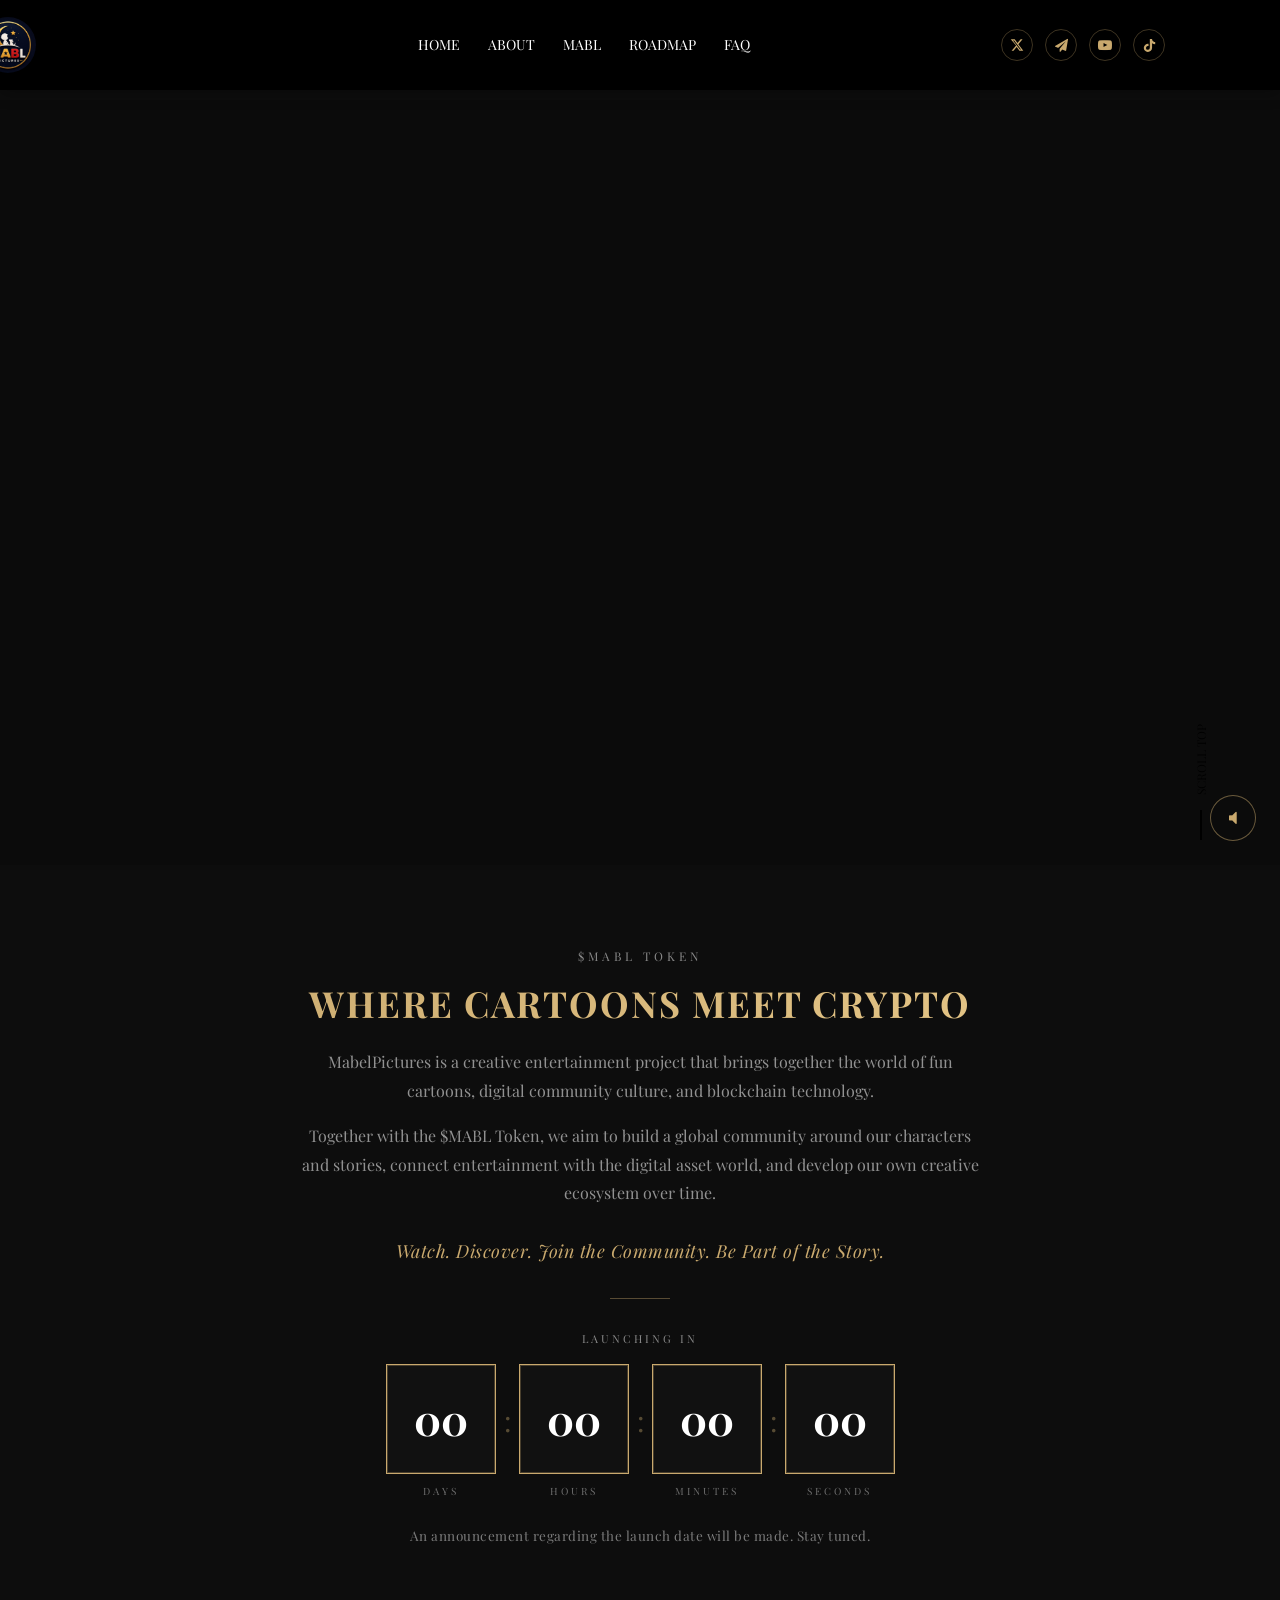
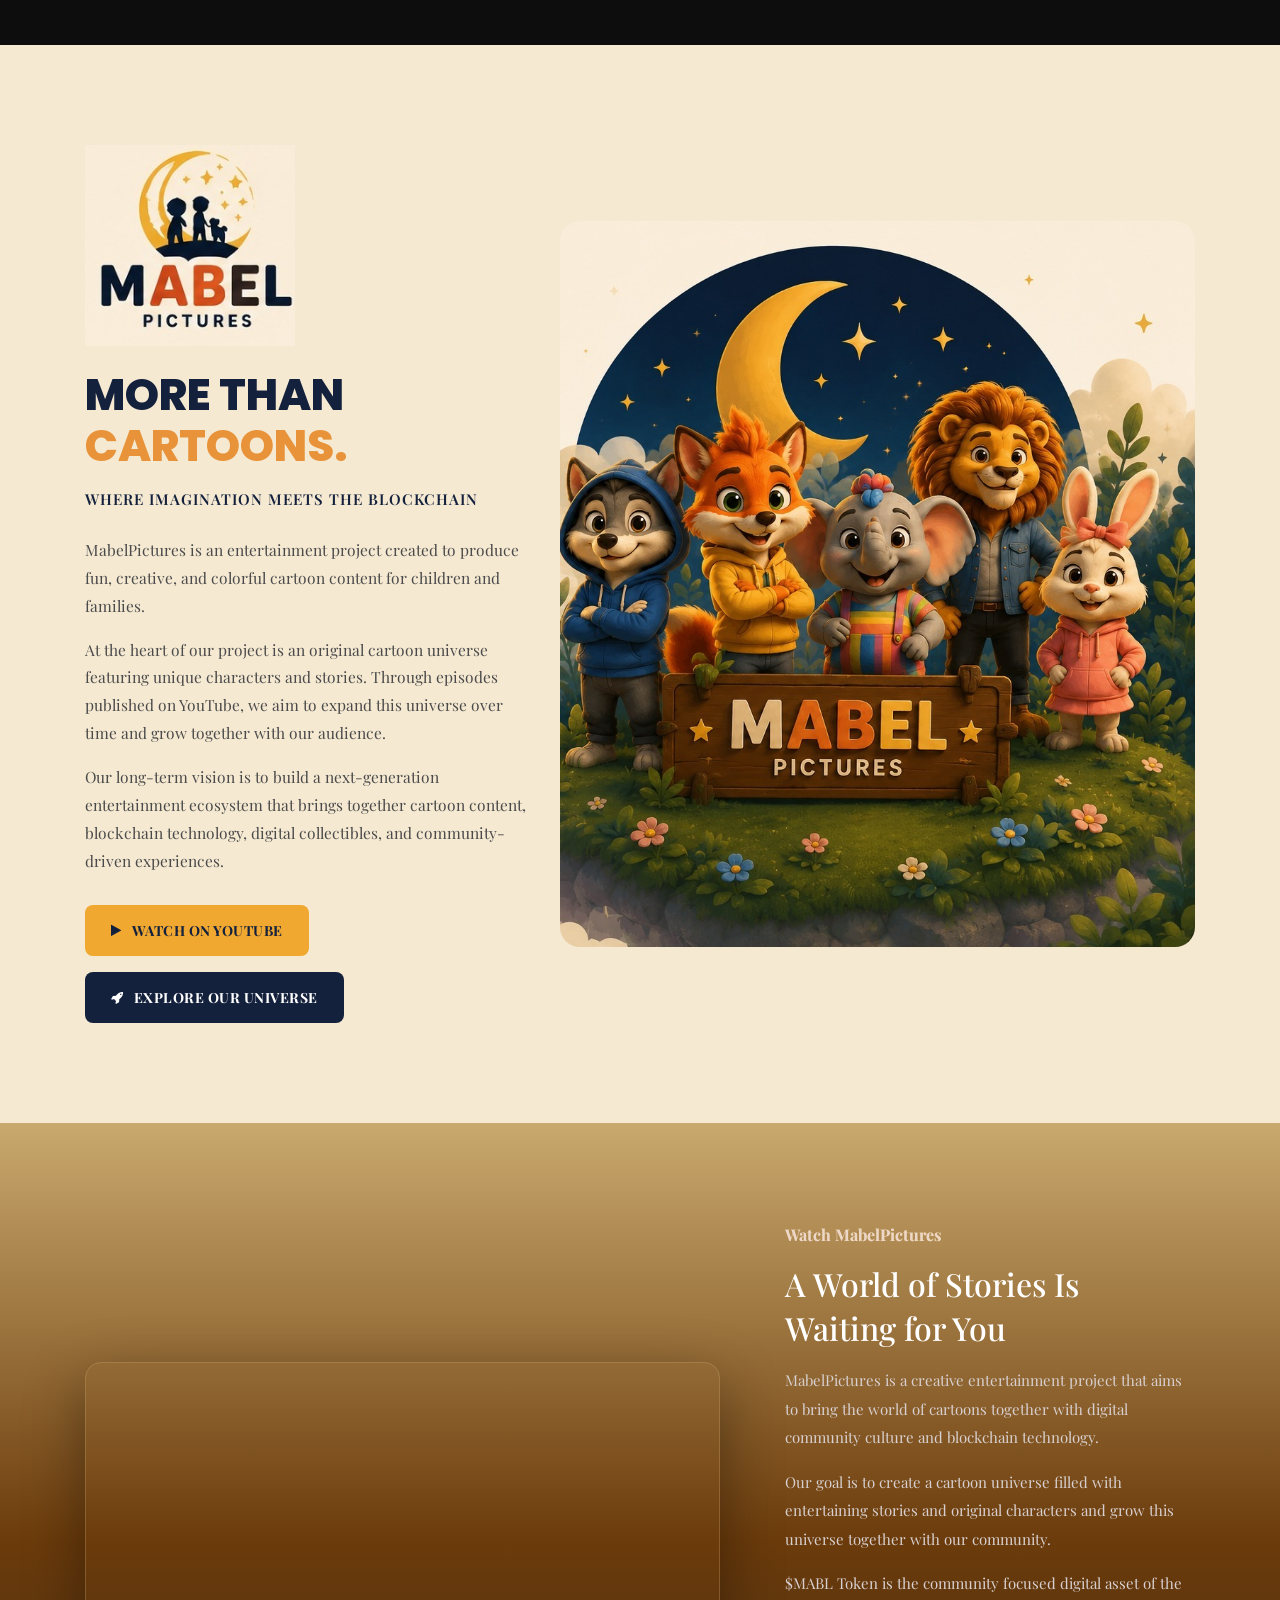
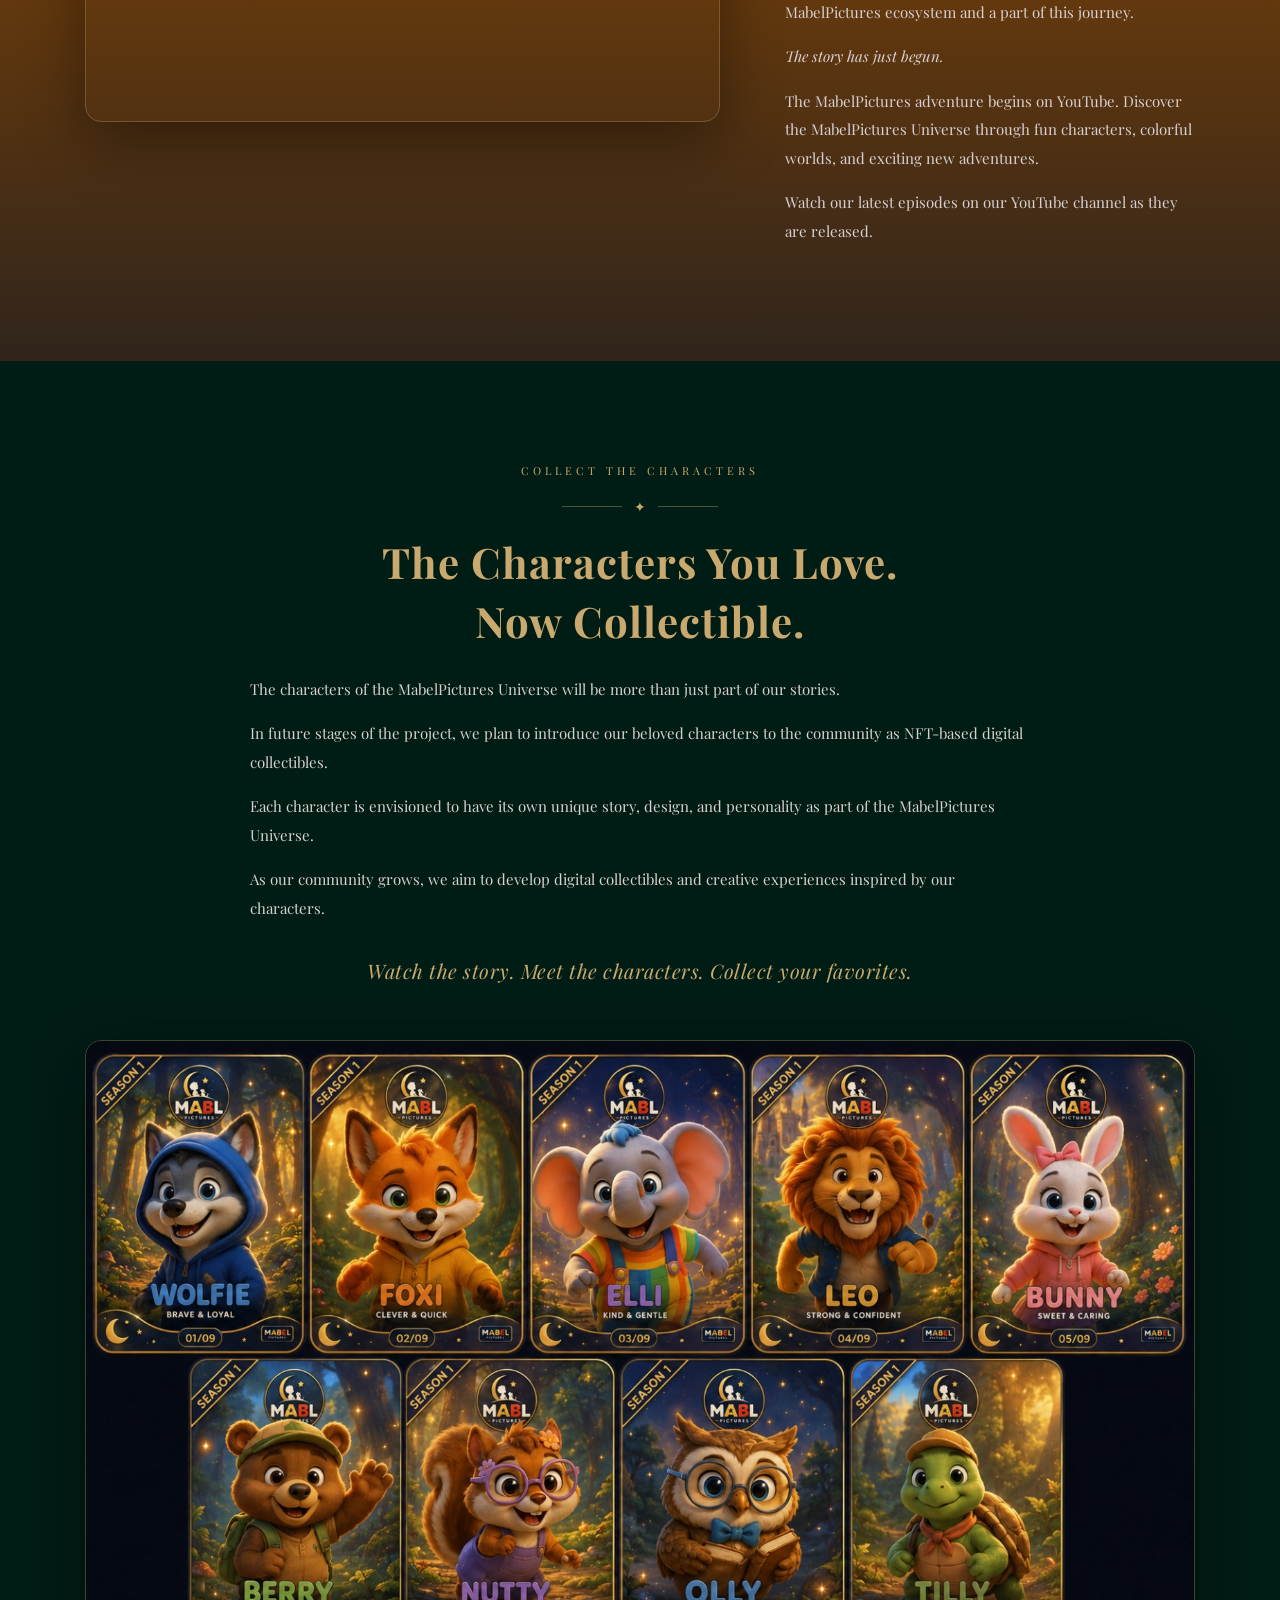
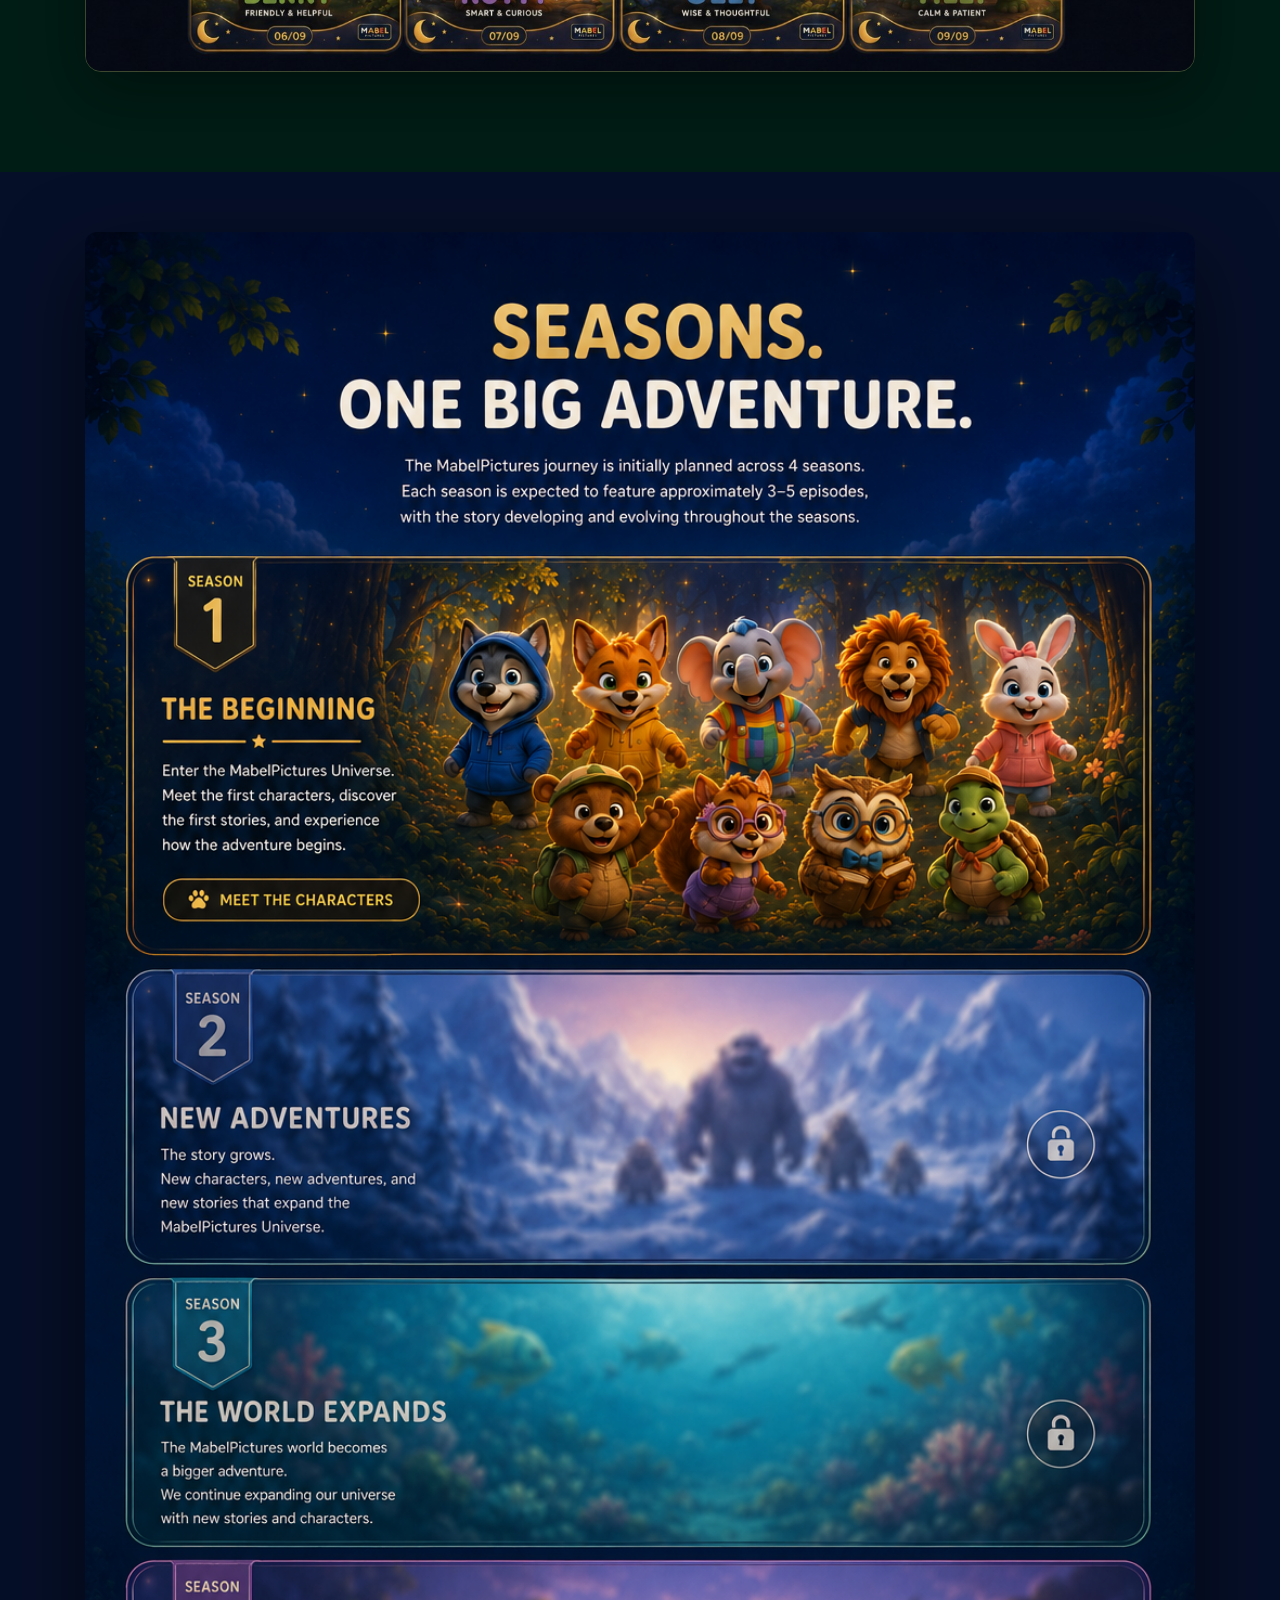
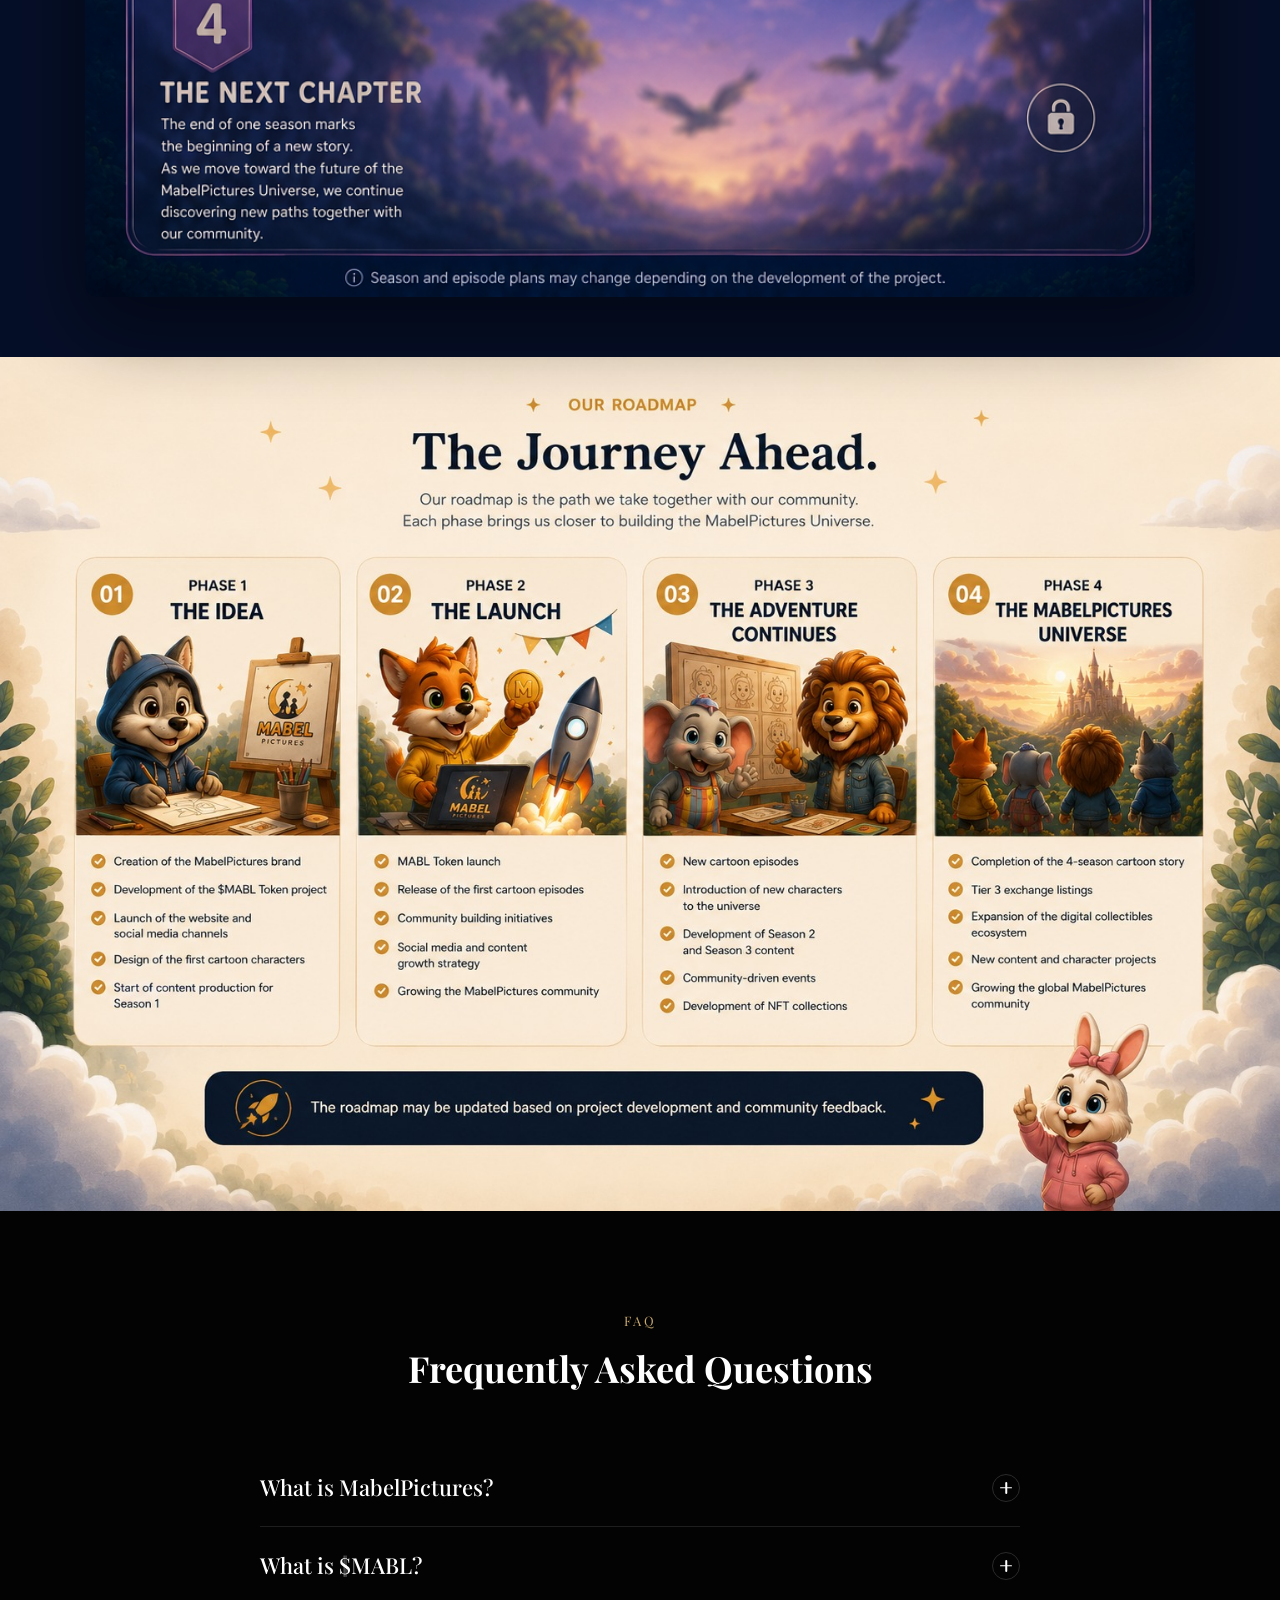
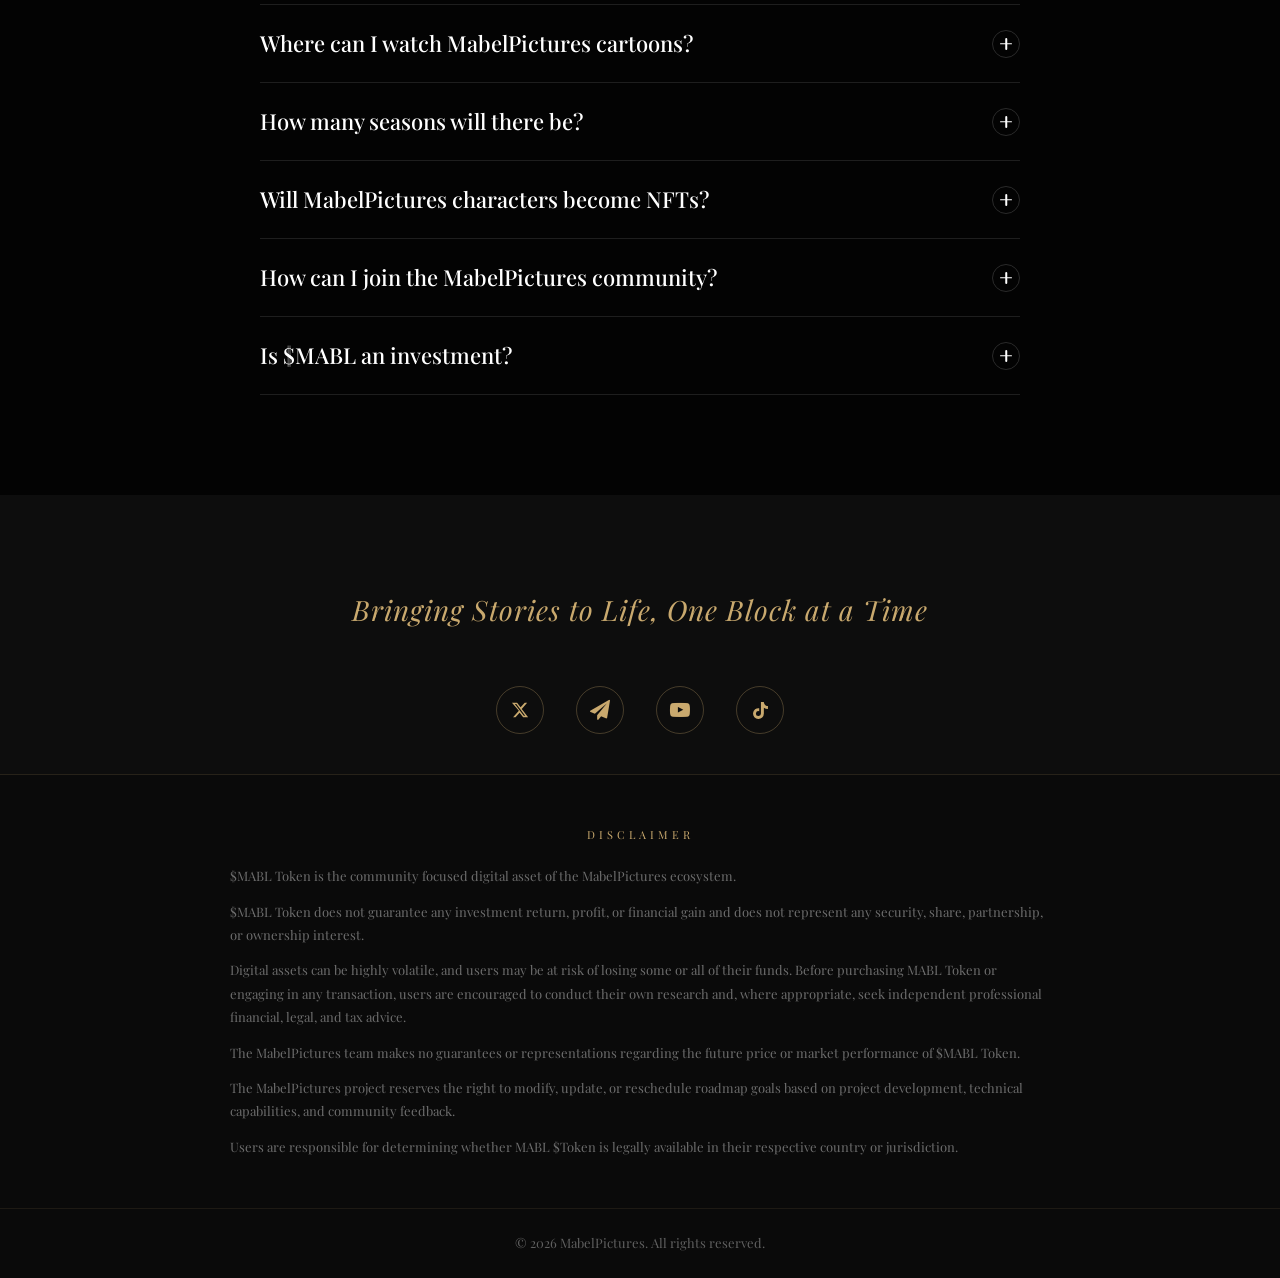
==== index.html @ ab67ad0d "Update index.html" ====
<!DOCTYPE html>
<!-- saved from url=(0022)https://fashionx.site/ -->
<html lang="zxx"><head><meta http-equiv="Content-Type" content="text/html; charset=UTF-8">
    
    <meta name="description" content="">
    <meta http-equiv="X-UA-Compatible" content="IE=edge">
    <meta name="viewport" content="width=device-width, initial-scale=1, shrink-to-fit=no">

    <!-- Title -->
    <title>MABL Pictures</title>

    <!-- Favicon -->
    <link rel="icon" href="./mabl-logo.jpeg" type="image/jpeg">

    <!-- Google Fonts -->
    <link rel="stylesheet" href="https://fonts.googleapis.com/css?family=Poppins:200,300,400,500,600,700,900|Playfair+Display:400,700|Inter:300,400,500,600">

    <!-- Font Awesome (icons) -->
    <link rel="stylesheet" href="https://cdnjs.cloudflare.com/ajax/libs/font-awesome/4.7.0/css/font-awesome.min.css">

    <!-- Bootstrap -->
    <link rel="stylesheet" href="./bootstrap.min.css">

    <!-- Animate -->
    <link rel="stylesheet" href="./animate.css">

    <!-- Classy Nav -->
    <link rel="stylesheet" href="./classy-nav.min.css">

    <!-- Magnific Popup -->
    <link rel="stylesheet" href="./magnific-popup.css">

    <!-- Core Stylesheet -->
    <link rel="stylesheet" href="./style.css">

    <!-- Responsive Stylesheet -->
    <link rel="stylesheet" href="./responsive.css">

    <link rel="stylesheet" href="./fashionx-custom.css">
  </head>

  <body class="light-version">
    <!-- Preloader -->
    

    <!-- ##### Header Area Start ##### -->
    <header class="header-area fadeInDown sticky" data-wow-delay="0.2s">
      <div class="classy-nav-container light breakpoint-off dark left">
        <div class="container">
          <!-- Classy Menu -->
          <nav class="classy-navbar light justify-content-between" id="dreamNav">
            <!-- Logo -->
            <a class="nav-brand light" href="#">
              <img draggable="false" src="./mabl-logo.jpeg" alt="MABL Pictures logo" style="height: 48px; width: auto; border-radius: 50%;">
            </a>

            <!-- Navbar Toggler -->
            <div class="classy-navbar-toggler demo">
              <span class="navbarToggler"><span></span><span></span><span></span></span>
            </div>

            <!-- Menu -->
            <div class="classy-menu breakpoint-off">
              <!-- Nav Start -->
              <div class="classynav">
                <ul id="nav">
                  <li class="active"><a href="#home">Home</a></li>
                  <li><a href="#about">About</a></li>
                  <li class="cn-dropdown-item has-down">
                    <a href="#about-project">MABL</a>
                    <ul class="dropdown">
                      <li><a href="#about-project">Cartoon Universe</a></li>
                      <li><a href="#nft-collection">NFT Collection</a></li>
                      <li><a href="#seasons">Seasons</a></li>
                    </ul>
                  </li>
                  <li><a href="#roadmap">Roadmap</a></li>
                  <li><a href="#faq">FAQ</a></li>
                </ul>
              </div>
              <!-- Nav End -->
            </div>

            <!-- Sosyal Ikonlar -->
            <div style="display: flex; align-items: center; gap: 12px; margin-left: 20px">
              <a href="#" target="_blank" rel="noopener noreferrer" style="
                  display: flex;
                  align-items: center;
                  justify-content: center;
                  width: 32px;
                  height: 32px;
                  border: 1px solid rgba(201, 169, 110, 0.3);
                  border-radius: 50%;
                  color: #c9a96e;
                ">
                <svg xmlns="http://www.w3.org/2000/svg" width="14" height="14" viewBox="0 0 24 24" fill="#c9a96e">
                  <path d="M18.244 2.25h3.308l-7.227 8.26 8.502 11.24H16.17l-4.714-6.231-5.401 6.231H2.746l7.73-8.835L1.254 2.25H8.08l4.713 6.231zm-1.161 17.52h1.833L7.084 4.126H5.117z"></path>
                </svg>
              </a>
              <a href="#" target="_blank" rel="noopener noreferrer" style="
                  display: flex;
                  align-items: center;
                  justify-content: center;
                  width: 32px;
                  height: 32px;
                  border: 1px solid rgba(201, 169, 110, 0.3);
                  border-radius: 50%;
                  color: #c9a96e;
                ">
                <i class="fa fa-send" style="font-size: 13px"></i>
              </a>
              <a href="#" target="_blank" rel="noopener noreferrer" style="
                  display: flex;
                  align-items: center;
                  justify-content: center;
                  width: 32px;
                  height: 32px;
                  border: 1px solid rgba(201, 169, 110, 0.3);
                  border-radius: 50%;
                  color: #c9a96e;
                ">
                <i class="fa fa-youtube-play" style="font-size: 14px"></i>
              </a>
              <a href="#" target="_blank" rel="noopener noreferrer" style="
                  display: flex;
                  align-items: center;
                  justify-content: center;
                  width: 32px;
                  height: 32px;
                  border: 1px solid rgba(201, 169, 110, 0.3);
                  border-radius: 50%;
                  color: #c9a96e;
                ">
                <svg xmlns="http://www.w3.org/2000/svg" width="13" height="13" viewBox="0 0 448 512" fill="#c9a96e">
                  <path d="M448 209.91a210.06 210.06 0 0 1-122.77-39.25V349.38A162.55 162.55 0 1 1 185 188.31v89.89a74.62 74.62 0 1 0 52.23 71.18V0h87.69a121.18 121.18 0 0 0 1.86 22.17A122.18 122.18 0 0 0 381 102.39a121.43 121.43 0 0 0 67 20.14z"></path>
                </svg>
              </a>
            </div>
          </nav>
        </div>
      </div>
    </header>
    <!-- ##### Header Area End ##### -->

    <section class="hero-section ico-bg3 relative hidden" id="home" style="background: #0d0d0d; min-height: 85vh !important; padding-bottom: 0 !important; margin-top: 100px;">
      <!-- Background Video -->
      <video autoplay muted loop playsinline id="heroVideo" class="hero-video-bg">
        <source src="./hero-video.mp4" type="video/mp4">
      </video>

      <!-- Overlay -->
      <div class="hero-video-overlay"></div>

      <!-- Ses Aç/Kapat Butonu -->
      <button id="muteToggleBtn" aria-label="Sesi aç/kapat" style="
          position: absolute;
          bottom: 24px;
          right: 24px;
          z-index: 3;
          width: 46px;
          height: 46px;
          border-radius: 50%;
          border: 1px solid rgba(201, 169, 110, 0.5);
          background: rgba(13, 13, 13, 0.6);
          color: #c9a96e;
          display: flex;
          align-items: center;
          justify-content: center;
          cursor: pointer;
          backdrop-filter: blur(4px);
        ">
        <i id="muteIcon" class="fa fa-volume-off" style="font-size: 18px"></i>
      </button>

      <!-- Hero Content -->
      <div class="hero-section-content">
        <div class="container">
          <div class="row align-items-center">
            <!-- Welcome Content -->
            <div class="col-12 col-md-12"></div>
          </div>
        </div>
      </div>
    </section>

    <!-- Countdown Section -->
    <section class="countdown-section">
      <div class="container">
        <div class="countdown-inner">
          <p class="cd-label">$MABL Token</p>
          <h2 class="cd-title" style="font-size: 36px; letter-spacing: 2px">WHERE CARTOONS MEET CRYPTO</h2>
          <div style="max-width: 680px; margin: 0 auto">
            <p style="color: rgba(255, 255, 255, 0.55); font-size: 16px; line-height: 1.8; margin: 20px 0 0">
              MabelPictures is a creative entertainment project that brings together the world of fun cartoons, digital community culture, and blockchain technology.
            </p>
            <p style="color: rgba(255, 255, 255, 0.55); font-size: 16px; line-height: 1.8; margin: 16px 0 0">
              Together with the $MABL Token, we aim to build a global community around our characters and stories, connect entertainment with the digital asset world, and develop our own creative ecosystem over time.
            </p>
          </div>
          <p style="
              font-family: &quot;Playfair Display&quot;, serif;
              font-style: italic;
              font-size: 18px;
              color: #c9a96e;
              margin: 26px 0 0;
              letter-spacing: 0.5px;
            ">
            Watch. Discover. Join the Community. Be Part of the Story.
          </p>
          <div class="cd-divider" style="margin-top: 30px"></div>
          <p class="cd-launching">LAUNCHING IN</p>

          <div class="cd-blocks">
            <div class="cd-block">
              <div class="cd-box"><span class="cd-num" id="cd-days">00</span></div>
              <span class="cd-unit">Days</span>
            </div>
            <span class="cd-sep">:</span>
            <div class="cd-block">
              <div class="cd-box"><span class="cd-num" id="cd-hours">00</span></div>
              <span class="cd-unit">Hours</span>
            </div>
            <span class="cd-sep">:</span>
            <div class="cd-block">
              <div class="cd-box"><span class="cd-num" id="cd-minutes">00</span></div>
              <span class="cd-unit">Minutes</span>
            </div>
            <span class="cd-sep">:</span>
            <div class="cd-block">
              <div class="cd-box"><span class="cd-num" id="cd-seconds">00</span></div>
              <span class="cd-unit">Seconds</span>
            </div>
          </div>

          <p style="color: rgba(255, 255, 255, 0.45); font-size: 13.5px; letter-spacing: 0.5px; margin-top: 24px">
            An announcement regarding the launch date will be made. Stay tuned.
          </p>
        </div>
      </div>
    </section>

    <div class="clearfix"></div>

    <!-- ##### Our Services Area Start ##### -->
    <section class="section-padding-100 clearfix" id="about" style="background: #f5e9d2">
      <div class="container">
        <div class="row align-items-center">
          <!-- Sol: Metin -->
          <div class="col-12 col-lg-5 mb-40 mb-lg-0">
            <img draggable="false" src="./mabl-logo-lockup.jpeg" alt="MABL Pictures logo" style="width: 210px; height: auto; margin-bottom: 24px; display: block">

            <h2 style="
                font-family: 'Poppins', sans-serif;
                font-size: 44px;
                font-weight: 800;
                line-height: 1.15;
                margin-bottom: 14px;
                color: #14213d;
              ">
              MORE THAN<br>
              <span style="color: #e8933a">CARTOONS.</span>
            </h2>

            <p style="font-size: 15px; font-weight: 600; letter-spacing: 1px; color: #14213d; margin-bottom: 22px">
              WHERE IMAGINATION MEETS THE BLOCKCHAIN
            </p>

            <p style="color: #4a4a4a; font-size: 15.5px; line-height: 1.8; margin-bottom: 16px">
              MabelPictures is an entertainment project created to produce fun, creative, and colorful cartoon content for children and families.
            </p>
            <p style="color: #4a4a4a; font-size: 15.5px; line-height: 1.8; margin-bottom: 16px">
              At the heart of our project is an original cartoon universe featuring unique characters and stories. Through episodes published on YouTube, we aim to expand this universe over time and grow together with our audience.
            </p>
            <p style="color: #4a4a4a; font-size: 15.5px; line-height: 1.8; margin-bottom: 30px">
              Our long-term vision is to build a next-generation entertainment ecosystem that brings together cartoon content, blockchain technology, digital collectibles, and community-driven experiences.
            </p>

            <div style="display: flex; flex-wrap: wrap; gap: 16px">
              <a href="https://www.youtube.com/watch?v=5tyf0U6-m6Q" target="_blank" rel="noopener noreferrer" style="
                  display: inline-flex;
                  align-items: center;
                  gap: 10px;
                  background: #f0a830;
                  color: #14213d;
                  font-weight: 700;
                  font-size: 14px;
                  letter-spacing: 0.5px;
                  padding: 15px 26px;
                  border-radius: 8px;
                  text-decoration: none;
                ">
                <i class="fa fa-play" style="font-size: 13px"></i>
                WATCH ON YOUTUBE
              </a>
              <a href="#nft-collection" style="
                  display: inline-flex;
                  align-items: center;
                  gap: 10px;
                  background: #14213d;
                  color: #fff;
                  font-weight: 700;
                  font-size: 14px;
                  letter-spacing: 0.5px;
                  padding: 15px 26px;
                  border-radius: 8px;
                  text-decoration: none;
                ">
                <i class="fa fa-rocket" style="font-size: 13px"></i>
                EXPLORE OUR UNIVERSE
              </a>
            </div>
          </div>

          <!-- Sağ: Görsel -->
          <div class="col-12 col-lg-7">
            <div style="border-radius: 20px; overflow: hidden">
              <img draggable="false" src="./mabl-universe-illustration.jpeg" alt="MABL Pictures Cartoon Universe" style="width: 100%; height: auto; display: block">
            </div>
          </div>
        </div>
      </div>
    </section>


    <!-- ##### About Project Area ##### -->
    <section class="section-padding-100 clearfix" style="background: #0d0d0d" id="about-project">
      <div class="container">
        <div class="row align-items-center">
          <!-- Sol: YouTube Video -->
          <div class="col-12 col-lg-7 mb-40 mb-lg-0">
            <div style="
                position: relative;
                width: 100%;
                padding-top: 56.25%;
                border-radius: 16px;
                overflow: hidden;
                border: 1px solid rgba(201, 169, 110, 0.3);
                box-shadow: 0 20px 60px rgba(0, 0, 0, 0.4);
              ">
              <iframe
                src="https://www.youtube-nocookie.com/embed/5tyf0U6-m6Q"
                title="Watch MabelPictures"
                style="position: absolute; top: 0; left: 0; width: 100%; height: 100%; border: 0"
                allow="accelerometer; autoplay; clipboard-write; encrypted-media; gyroscope; picture-in-picture; web-share"
                allowfullscreen>
              </iframe>
            </div>
          </div>
          <!-- Sağ: About Project İçeriği -->
          <div class="col-12 col-lg-5" style="padding-left: 50px">
            <div class="dream-dots fadeInUp" data-wow-delay="0.2s">
              <span>Watch MabelPictures</span>
            </div>
            <h2 class="w-text fadeInUp mt-15" data-wow-delay="0.3s">A World of Stories Is Waiting for You</h2>
            <p class="g-text fadeInUp mt-15" data-wow-delay="0.4s">
              MabelPictures is a creative entertainment project that aims to bring the world of cartoons together with digital community culture and blockchain technology.
            </p>
            <p class="g-text fadeInUp mt-15" data-wow-delay="0.5s">
              Our goal is to create a cartoon universe filled with entertaining stories and original characters and grow this universe together with our community.
            </p>
            <p class="g-text fadeInUp mt-15" data-wow-delay="0.55s">
              $MABL Token is the community focused digital asset of the MabelPictures ecosystem and a part of this journey.
            </p>
            <p class="g-text fadeInUp mt-15" data-wow-delay="0.6s" style="color: #c9a96e; font-style: italic">
              The story has just begun.
            </p>
            <p class="g-text fadeInUp mt-15" data-wow-delay="0.65s">
              The MabelPictures adventure begins on YouTube. Discover the MabelPictures Universe through fun characters, colorful worlds, and exciting new adventures.
            </p>
            <p class="g-text fadeInUp mt-15" data-wow-delay="0.7s">
              Watch our latest episodes on our YouTube channel as they are released.
            </p>
          </div>
        </div>
      </div>
    </section>

    <!-- ##### NFT Collection Area Start ##### -->
    <!-- ##### NFT Collection Area Start ##### -->
    <!-- ##### NFT Collection Area Start ##### -->
    <!-- ##### NFT Collection Area Start ##### -->
    <!-- ##### NFT Collection Area Start ##### -->
    <section class="section-padding-100 clearfix" id="nft-collection" style="background: #001d15">
      <div class="container">
        <!-- Başlık -->
        <div class="text-center mb-50">
          <p style="font-size: 11px; letter-spacing: 4px; color: #c9a96e; text-transform: uppercase; margin-bottom: 14px">
            Collect the Characters
          </p>
          <div style="display: flex; align-items: center; justify-content: center; gap: 12px; margin-bottom: 16px">
            <div style="height: 1px; width: 60px; background: #c9a96e; opacity: 0.4"></div>
            <span style="color: #c9a96e; font-size: 14px">✦</span>
            <div style="height: 1px; width: 60px; background: #c9a96e; opacity: 0.4"></div>
          </div>
          <h2 style="
              font-family: &quot;Playfair Display&quot;, serif;
              font-size: 42px;
              font-weight: 700;
              color: #c9a96e;
              margin-bottom: 24px;
              letter-spacing: 1px;
            ">
            The Characters You Love.<br>Now Collectible.
          </h2>

          <div style="max-width: 780px; margin: 0 auto; text-align: left">
            <p class="g-text fadeInUp" data-wow-delay="0.2s">
              The characters of the MabelPictures Universe will be more than just part of our stories.
            </p>
            <p class="g-text fadeInUp mt-15" data-wow-delay="0.3s">
              In future stages of the project, we plan to introduce our beloved characters to the community as NFT-based digital collectibles.
            </p>
            <p class="g-text fadeInUp mt-15" data-wow-delay="0.4s">
              Each character is envisioned to have its own unique story, design, and personality as part of the MabelPictures Universe.
            </p>
            <p class="g-text fadeInUp mt-15" data-wow-delay="0.5s">
              As our community grows, we aim to develop digital collectibles and creative experiences inspired by our characters.
            </p>
          </div>

          <p style="
              font-family: &quot;Playfair Display&quot;, serif;
              font-style: italic;
              font-size: 20px;
              color: #c9a96e;
              margin-top: 30px;
              letter-spacing: 0.5px;
            ">
            Watch the story. Meet the characters. Collect your favorites.
          </p>
        </div>

        <!-- Karakter Kartları Görseli -->
        <div class="row justify-content-center">
          <div class="col-12">
            <div style="
                border: 1px solid rgba(201, 169, 110, 0.3);
                border-radius: 16px;
                overflow: hidden;
                box-shadow: 0 20px 60px rgba(0, 0, 0, 0.4);
              ">
              <img draggable="false" src="./nft-collection.jpeg" alt="MABL Pictures NFT Character Collection" style="width: 100%; height: auto; display: block">
            </div>
          </div>
        </div>
      </div>
    </section>
    <!-- ##### NFT Collection Area End ##### -->

    <section class="section-padding-100 clearfix" id="seasons" style="background: #060f28; padding: 60px 0; width: 100vw; margin-left: calc(-50vw + 50%); margin-right: calc(-50vw + 50%)">
      <div class="container">
        <div class="row justify-content-center">
          <div class="col-12">
            <div style="overflow: hidden; border-radius: 12px; box-shadow: 0 30px 80px rgba(0, 0, 0, 0.5)">
              <img draggable="false" src="./seasons.png" alt="MABL Pictures Seasons - One Big Adventure" style="width: 100%; height: auto; display: block">
            </div>
          </div>
        </div>
      </div>
    </section>


    <!-- ##### Our Trial Area End ##### -->

    <!-- ##### Token Utility Area ##### -->

    <div id="roadmap" style="width: 100%; overflow: hidden">
      <img src="./roadmap-new.jpeg" alt="MABL Pictures Roadmap - The Journey Ahead" style="width: 100%; height: auto; display: block">
    </div>

    <!-- FAQ Section -->
    <section class="faq-section" id="faq">
      <div class="container">
        <div class="faq-header">
          <span class="section-label">FAQ</span>
          <h2 class="section-title">Frequently Asked Questions</h2>
        </div>

        <div class="faq-list">
          <div class="faq-item">
            <button class="faq-question" aria-expanded="false" aria-controls="faq-1">
              <span>What is MabelPictures?</span>
              <span class="faq-icon" aria-hidden="true"></span>
            </button>
            <div class="faq-answer" id="faq-1" role="region">
              <p>
                MabelPictures is an entertainment project that aims to bring together fun and creative cartoon content with blockchain technology, digital collectibles, and community culture.
              </p>
            </div>
          </div>

          <div class="faq-item">
            <button class="faq-question" aria-expanded="false" aria-controls="faq-2">
              <span>What is $MABL?</span>
              <span class="faq-icon" aria-hidden="true"></span>
            </button>
            <div class="faq-answer" id="faq-2" role="region">
              <p>
                $MABL is the community token of the MabelPictures ecosystem. MABL is designed to support the growth of the project around its community and bring together people who are interested in the MabelPictures Universe.
              </p>
            </div>
          </div>

          <div class="faq-item">
            <button class="faq-question" aria-expanded="false" aria-controls="faq-3">
              <span>Where can I watch MabelPictures cartoons?</span>
              <span class="faq-icon" aria-hidden="true"></span>
            </button>
            <div class="faq-answer" id="faq-3" role="region">
              <p>
                MabelPictures cartoon episodes will be released on YouTube. New episodes and content releases will be announced through our official social media channels.
              </p>
            </div>
          </div>

          <div class="faq-item">
            <button class="faq-question" aria-expanded="false" aria-controls="faq-4">
              <span>How many seasons will there be?</span>
              <span class="faq-icon" aria-hidden="true"></span>
            </button>
            <div class="faq-answer" id="faq-4" role="region">
              <p>
                The initial MabelPictures plan consists of 4 seasons. Each season is planned to include approximately 3–5 episodes. Depending on the development of the project, additional seasons and stories may be created in the future.
              </p>
            </div>
          </div>

          <div class="faq-item">
            <button class="faq-question" aria-expanded="false" aria-controls="faq-5">
              <span>Will MabelPictures characters become NFTs?</span>
              <span class="faq-icon" aria-hidden="true"></span>
            </button>
            <div class="faq-answer" id="faq-5" role="region">
              <p>
                In future stages of the project, we plan to introduce characters from the MabelPictures Universe to the community as digital collectibles and NFTs.
              </p>
            </div>
          </div>

          <div class="faq-item">
            <button class="faq-question" aria-expanded="false" aria-controls="faq-6">
              <span>How can I join the MabelPictures community?</span>
              <span class="faq-icon" aria-hidden="true"></span>
            </button>
            <div class="faq-answer" id="faq-6" role="region">
              <p>
                You can join the MabelPictures community through our official social media channels. New content, cartoon episodes, events, and project updates will be shared through our official channels.
              </p>
            </div>
          </div>

          <div class="faq-item">
            <button class="faq-question" aria-expanded="false" aria-controls="faq-7">
              <span>Is $MABL an investment?</span>
              <span class="faq-icon" aria-hidden="true"></span>
            </button>
            <div class="faq-answer" id="faq-7" role="region">
              <p>
                $MABL Token is a community-focused digital asset within the MabelPictures ecosystem. $MABL does not guarantee any investment return or profit. Users should be aware that digital assets can involve significant risks and should conduct their own research.
              </p>
            </div>
          </div>
        </div>

      </div>
    </section>

    <br>
    <br>

    <div style="text-align: center; padding: 40px 0">
      <p id="kinetic-slogan" style="
          font-family: &quot;Playfair Display&quot;, serif;
          font-style: italic;
          color: #c9a96e;
          font-size: 28px;
          letter-spacing: 1px;
          margin: 0;
          display: flex;
          justify-content: center;
          flex-wrap: wrap;
          gap: 0;
        "></p>
    </div>

    <div style="
        display: flex;
        justify-content: center;
        align-items: center;
        gap: 32px;
        margin-top: 10px;
        padding-bottom: 40px;
      ">
      <a href="#" target="_blank" rel="noopener noreferrer" style="
          display: flex;
          align-items: center;
          justify-content: center;
          width: 48px;
          height: 48px;
          border: 1px solid rgba(201, 169, 110, 0.3);
          border-radius: 50%;
          color: #c9a96e;
          transition: all 0.3s;
        " class="social-footer-icon">
        <svg xmlns="http://www.w3.org/2000/svg" width="18" height="18" viewBox="0 0 24 24" fill="#c9a96e">
          <path d="M18.244 2.25h3.308l-7.227 8.26 8.502 11.24H16.17l-4.714-6.231-5.401 6.231H2.746l7.73-8.835L1.254 2.25H8.08l4.713 6.231zm-1.161 17.52h1.833L7.084 4.126H5.117z"></path>
        </svg>
      </a>

      <a href="#" target="_blank" rel="noopener noreferrer" style="
          display: flex;
          align-items: center;
          justify-content: center;
          width: 48px;
          height: 48px;
          border: 1px solid rgba(201, 169, 110, 0.3);
          border-radius: 50%;
          color: #c9a96e;
          font-size: 20px;
          transition: all 0.3s;
        " class="social-footer-icon">
        <i class="fa fa-send"></i>
      </a>

      <a href="#" target="_blank" rel="noopener noreferrer" style="
          display: flex;
          align-items: center;
          justify-content: center;
          width: 48px;
          height: 48px;
          border: 1px solid rgba(201, 169, 110, 0.3);
          border-radius: 50%;
          color: #c9a96e;
          font-size: 20px;
          transition: all 0.3s;
        " class="social-footer-icon">
        <i class="fa fa-youtube-play"></i>
      </a>

      <a href="#" target="_blank" rel="noopener noreferrer" style="
          display: flex;
          align-items: center;
          justify-content: center;
          width: 48px;
          height: 48px;
          border: 1px solid rgba(201, 169, 110, 0.3);
          border-radius: 50%;
          color: #c9a96e;
          transition: all 0.3s;
        " class="social-footer-icon">
        <svg xmlns="http://www.w3.org/2000/svg" width="17" height="17" viewBox="0 0 448 512" fill="#c9a96e">
          <path d="M448 209.91a210.06 210.06 0 0 1-122.77-39.25V349.38A162.55 162.55 0 1 1 185 188.31v89.89a74.62 74.62 0 1 0 52.23 71.18V0h87.69a121.18 121.18 0 0 0 1.86 22.17A122.18 122.18 0 0 0 381 102.39a121.43 121.43 0 0 0 67 20.14z"></path>
        </svg>
      </a>
    </div>

    <!-- Disclaimer -->
    <div style="background: #0a0a0a; border-top: 1px solid rgba(201, 169, 110, 0.15); padding: 50px 0">
      <div class="container">
        <div style="max-width: 820px; margin: 0 auto; text-align: center">
          <p style="font-size: 11px; letter-spacing: 4px; color: #c9a96e; text-transform: uppercase; margin-bottom: 18px">
            Disclaimer
          </p>
          <div style="text-align: left">
            <p style="color: rgba(255, 255, 255, 0.4); font-size: 13px; line-height: 1.8; margin-bottom: 12px">
              $MABL Token is the community focused digital asset of the MabelPictures ecosystem.
            </p>
            <p style="color: rgba(255, 255, 255, 0.4); font-size: 13px; line-height: 1.8; margin-bottom: 12px">
              $MABL Token does not guarantee any investment return, profit, or financial gain and does not represent any security, share, partnership, or ownership interest.
            </p>
            <p style="color: rgba(255, 255, 255, 0.4); font-size: 13px; line-height: 1.8; margin-bottom: 12px">
              Digital assets can be highly volatile, and users may be at risk of losing some or all of their funds. Before purchasing MABL Token or engaging in any transaction, users are encouraged to conduct their own research and, where appropriate, seek independent professional financial, legal, and tax advice.
            </p>
            <p style="color: rgba(255, 255, 255, 0.4); font-size: 13px; line-height: 1.8; margin-bottom: 12px">
              The MabelPictures team makes no guarantees or representations regarding the future price or market performance of $MABL Token.
            </p>
            <p style="color: rgba(255, 255, 255, 0.4); font-size: 13px; line-height: 1.8; margin-bottom: 12px">
              The MabelPictures project reserves the right to modify, update, or reschedule roadmap goals based on project development, technical capabilities, and community feedback.
            </p>
            <p style="color: rgba(255, 255, 255, 0.4); font-size: 13px; line-height: 1.8; margin-bottom: 0">
              Users are responsible for determining whether MABL $Token is legally available in their respective country or jurisdiction.
            </p>
          </div>
        </div>
      </div>
    </div>

    <!-- Copyright -->
    <div style="background: #0a0a0a; border-top: 1px solid rgba(201, 169, 110, 0.1); padding: 22px 0; text-align: center">
      <p style="color: rgba(255, 255, 255, 0.35); font-size: 13px; margin: 0">
        © 2026 MabelPictures. All rights reserved.
      </p>
    </div>

    <!-- ##### Footer Area Start ##### 
<footer class="footer-area bg-img">
  <div class="footer-content-area mt-0">
    <div class="container">
      <div class="row justify-content-center">
        <div class="col-12 text-center">
        
          <div class="footer-social-info fadeInUp" data-wow-delay="0.4s" style="display:flex; justify-content:center; gap:28px; font-size:22px;">
             <a href="" target="_blank"><i class="fa fa-twitter"  aria-hidden="true" style="font-size:20px;"></i></a>
            <a href=""><i class="fa fa-youtube" target="_blank" aria-hidden="true" style="font-size:20px;"></i></a>
            <a href="" target="_blank"><i class="fa fa-instagram" aria-hidden="true" style="font-size:20px;"></i></a>
            <a href="" target="_blank"><i class="fa fa-linkedin" aria-hidden="true" style="font-size:20px;"></i></a>
          </div>
        </div>
      </div>
    </div>
  </div>
</footer>
-->
    <!-- ##### Footer Area End ##### -->

    <!-- ########## All JS ########## -->
    <!-- jQuery js -->
    <script src="https://cdnjs.cloudflare.com/ajax/libs/jquery/3.7.1/jquery.min.js"></script>
    <!-- Popper js -->
    <script src="https://cdnjs.cloudflare.com/ajax/libs/popper.js/2.11.8/umd/popper.min.js"></script>
    <!-- Bootstrap js -->
    <script src="https://cdnjs.cloudflare.com/ajax/libs/bootstrap/4.6.2/js/bootstrap.min.js"></script>
    <!-- WOW.js (scroll animations) -->
    <script src="https://cdnjs.cloudflare.com/ajax/libs/wow/1.1.2/wow.min.js"></script>

    <a id="scrollUp" href="#top" style="position: fixed; z-index: 2147483647;">Scroll Top</a>

    <script>
      // WOW.js init (fadeInDown / fadeInUp scroll animations)
      new WOW().init();

      // Mobile nav toggle
      document.addEventListener("DOMContentLoaded", function () {
        var toggler = document.querySelector(".classy-navbar-toggler");
        var menu = document.querySelector(".classy-menu");
        if (toggler && menu) {
          toggler.addEventListener("click", function () {
            menu.classList.toggle("menu-on");
          });
        }
      });

      // Hero video ses aç/kapat
      document.addEventListener("DOMContentLoaded", function () {
        var video = document.getElementById("heroVideo");
        var btn = document.getElementById("muteToggleBtn");
        var icon = document.getElementById("muteIcon");
        if (video && btn && icon) {
          btn.addEventListener("click", function () {
            video.muted = !video.muted;
            if (!video.muted) {
              icon.classList.remove("fa-volume-off");
              icon.classList.add("fa-volume-up");
            } else {
              icon.classList.remove("fa-volume-up");
              icon.classList.add("fa-volume-off");
            }
          });
        }
      });
    </script>
    <script>
      // FAQ Accordion
      document.querySelectorAll(".faq-question").forEach((btn) => {
        btn.addEventListener("click", () => {
          const item = btn.closest(".faq-item");
          const isOpen = item.classList.contains("open");

          // Tüm açıkları kapat
          document.querySelectorAll(".faq-item.open").forEach((el) => {
            el.classList.remove("open");
            el.querySelector(".faq-question").setAttribute("aria-expanded", "false");
          });

          // Tıklanan kapalıysa aç
          if (!isOpen) {
            item.classList.add("open");
            btn.setAttribute("aria-expanded", "true");
          }
        });
      });

      // Countdown Timer (şimdilik sabit 00 - lansman tarihi duyurulmadı)
      (function () {
        ["cd-days", "cd-hours", "cd-minutes", "cd-seconds"].forEach(function (id) {
          var el = document.getElementById(id);
          if (el) el.textContent = "00";
        });
      })();

      // Kinetic Text
      (function () {
        const text = "Bringing Stories to Life, One Block at a Time";
        const el = document.getElementById("kinetic-slogan");
        if (!el) return;
        el.innerHTML = "";

        text.split("").forEach(function (char) {
          const span = document.createElement("span");
          span.textContent = char === " " ? "\u00A0" : char;
          span.style.cssText =
            "display:inline-block; font-weight:300; transition: font-weight 0.3s ease, color 0.3s ease; cursor:default;";

          span.addEventListener("mouseenter", function () {
            this.style.fontWeight = "900";
            this.style.color = "#E8C97A";

            const siblings = el.querySelectorAll("span");
            const idx = Array.from(siblings).indexOf(this);

            [-1, 1, -2, 2].forEach(function (offset, i) {
              const neighbor = siblings[idx + offset];
              if (neighbor) {
                const weight = i < 2 ? "600" : "400";
                neighbor.style.fontWeight = weight;
                neighbor.style.color = i < 2 ? "#D4AF37" : "#C9A96E";
              }
            });
          });

          span.addEventListener("mouseleave", function () {
            el.querySelectorAll("span").forEach(function (s) {
              s.style.fontWeight = "300";
              s.style.color = "#C9A96E";
            });
          });

          el.appendChild(span);
        });
      })();
    </script>

</body></html>
---- classy-nav.min.css ----
@charset "utf-8";

*, ol, ul { margin: 0px; }

.classynav ul li.megamenu-item > a::after, .icon-down-arrow::before { content: ""; }

* { padding: 0px; }

body { font-family: Roboto, sans-serif; overflow-x: hidden; }

ol li, ul li { list-style: none; }

img { height: auto; max-width: 100%; }

.bg-img { background-position: center center; background-size: cover; background-repeat: no-repeat; }

.bg-transparent { background-color: transparent !important; }

.pr12 { padding-right: 12px !important; }

.classy-nav-container { position: relative; z-index: 100; background-color: rgb(255, 255, 255); }

.classy-nav-container * { box-sizing: border-box; }

.classy-nav-container a { transition-duration: 0.5s; text-decoration: none; outline: 0px; font-size: 14px; font-weight: 400; color: rgb(35, 35, 35); display: inline-block; }

.classy-nav-container a:focus, .classy-nav-container a:hover { transition-duration: 0.5s; text-decoration: none; outline: 0px; font-size: 14px; font-weight: 400; color: rgb(26, 188, 156); }

.classy-navbar .nav-brand, .classy-navbar .nav-brand:focus, .classy-navbar .nav-brand:hover { font-size: 26px; font-weight: 500; }

.classy-nav-container.classy-sticky { position: fixed; z-index: 1010; width: 100%; top: 0px; right: 0px; left: 0px; }

.classy-nav-container.box-skins .classynav > ul > li { background-color: rgb(26, 188, 156); }

.classy-nav-container.box-skins .classynav > ul > li > a { color: rgb(255, 255, 255); }

.justify-content-between { -webkit-box-pack: justify; justify-content: space-between; }

.justify-content-center { -webkit-box-pack: center; justify-content: center; }

.classy-navbar { width: 100%; height: 70px; padding: 0.5em 2em; display: flex; -webkit-box-align: center; align-items: center; }

.classy-navbar .nav-brand { color: rgb(86, 86, 86); display: inline-block; margin-right: 30px; }

.classynav ul li { display: inline-block; clear: both; position: inherit; z-index: 10; }

.classynav ul li.cn-dropdown-item, .classynav ul li.cn-dropdown-item ul li { position: relative; z-index: 10; }

.classynav ul li ul li { display: block; }

.classynav ul li ul li a { padding: 0px 20px; }

.classynav ul li a { padding: 0px 12px; display: block; height: 35px; font-size: 14px; line-height: 34px; }

.classynav ul li .megamenu li a { padding: 0px 12px; }

@font-face { font-family: icomoon; src: url("../fonts/classycb9b.ttf?fftrrv") format("truetype"), url("../fonts/classycb9b.woff?fftrrv") format("woff"); font-weight: 400; font-style: normal; }

[class*=" icon-"], [class^="icon-"] { speak: none; font-style: normal; font-weight: 400; font-variant: normal; text-transform: none; line-height: 1; -webkit-font-smoothing: antialiased; font-family: icomoon !important; }

.classynav ul li.megamenu-item > a::after { font-size: 11px; color: rgb(0, 0, 0); padding-left: 5px; font-family: icomoon !important; }

.classycloseIcon { position: absolute; top: 20px; right: 20px; z-index: 12; display: none; }

.classycloseIcon .cross-wrap { width: 26px; height: 26px; cursor: pointer; position: relative; }

.classycloseIcon .cross-wrap span { position: absolute; display: block; width: 100%; height: 2px; border-radius: 6px; background: rgb(35, 35, 35); }

.classycloseIcon .cross-wrap span.top { top: 12px; left: 0px; transform: rotate(45deg); }

.classycloseIcon .cross-wrap span.bottom { bottom: 12px; left: 0px; transform: rotate(-45deg); }

.classy-navbar-toggler { border-width: medium; border-style: none; border-color: currentcolor; border-image: none; background-color: transparent; cursor: pointer; display: none; }

.classy-navbar-toggler .navbarToggler { display: inline-block; cursor: pointer; }

.classy-navbar-toggler .navbarToggler span { position: relative; background-color: rgb(133, 133, 133); border-radius: 3px; display: block; height: 3px; margin-top: 5px; padding: 0px; transition-duration: 0.3s; width: 30px; cursor: pointer; }

.classy-navbar-toggler .navbarToggler.active span:nth-of-type(1) { transform: rotate3d(0, 0, 1, 45deg); top: 8px; }

.classy-navbar-toggler .navbarToggler.active span:nth-of-type(2) { opacity: 0; }

.classy-navbar-toggler .navbarToggler.active span:nth-of-type(3) { transform: rotate3d(0, 0, 1, -45deg); top: -8px; }

.classynav ul li .megamenu { position: absolute; width: 100%; left: 0px; top: 100%; background-color: rgb(255, 255, 255); z-index: 200; box-shadow: rgba(0, 0, 0, 0.15) 0px 1px 4px; transition-duration: 0.3s; }

.classynav ul li .megamenu .single-mega.cn-col-5 { width: 20%; display: inline-block; float: left; padding: 15px; border-right: 1px solid rgb(242, 244, 248); }

.classynav ul li .megamenu .single-mega.cn-col-5:last-of-type { border-right-width: medium; border-right-style: none; border-right-color: currentcolor; }

.classynav ul li .megamenu .single-mega.cn-col-4 { width: 25%; display: inline-block; float: left; padding: 15px; border-right: 1px solid rgb(242, 244, 248); }

.classynav ul li .megamenu .single-mega.cn-col-4:last-of-type { border-right-width: medium; border-right-style: none; border-right-color: currentcolor; }

.classynav ul li .megamenu .single-mega.cn-col-3 { width: 33.3333%; display: inline-block; float: left; padding: 15px; border-right: 1px solid rgb(242, 244, 248); }

.classynav ul li .megamenu .single-mega.cn-col-3:last-of-type { border-right-width: medium; border-right-style: none; border-right-color: currentcolor; }

.classynav ul li .megamenu .single-mega .title { font-size: 14px; border-bottom: 1px solid rgb(242, 244, 248); padding: 8px 12px; }

.classynav ul li .dropdown li a { border-bottom: 1px solid rgba(242, 244, 248, 0.7); }

.classynav ul li .dropdown li:last-child a { border-bottom-width: medium; border-bottom-style: none; border-bottom-color: currentcolor; }

.classynav ul li .dropdown li .dropdown li a { border-bottom: 1px solid rgba(242, 244, 248, 0.7); }

.classynav ul li .dropdown li .dropdown li:last-child a { border-bottom-width: medium; border-bottom-style: none; border-bottom-color: currentcolor; }

.classynav ul li .dropdown li .dropdown li .dropdown li a { border-bottom: 1px solid rgba(242, 244, 248, 0.7); }

.classynav ul li .dropdown li .dropdown li .dropdown li:last-child a { border-bottom-width: medium; border-bottom-style: none; border-bottom-color: currentcolor; }

.classynav ul li .dropdown li .dropdown li .dropdown li .dropdown li a { border-bottom: 1px solid rgba(242, 244, 248, 0.7); }

.classynav ul li .dropdown li .dropdown li .dropdown li .dropdown li:last-child a { border-bottom-width: medium; border-bottom-style: none; border-bottom-color: currentcolor; }

.classynav ul li .dropdown li .dropdown li .dropdown li .dropdown li .dropdown li a { border-bottom: 1px solid rgba(242, 244, 248, 0.7); }

.classynav ul li .dropdown li .dropdown li .dropdown li .dropdown li .dropdown li:last-child a { border-bottom-width: medium; border-bottom-style: none; border-bottom-color: currentcolor; }

.classynav ul li .dropdown li .dropdown li .dropdown li .dropdown li .dropdown li .dropdown li a { border-bottom: 1px solid rgba(242, 244, 248, 0.7); }

.classynav ul li .dropdown li .dropdown li .dropdown li .dropdown li .dropdown li .dropdown li:last-child a { border-bottom-width: medium; border-bottom-style: none; border-bottom-color: currentcolor; }

.classynav ul li .dropdown li .dropdown li .dropdown li .dropdown li .dropdown li .dropdown li .dropdown li a { border-bottom: 1px solid rgba(242, 244, 248, 0.7); }

.classynav ul li .dropdown li .dropdown li .dropdown li .dropdown li .dropdown li .dropdown li .dropdown li:last-child a { border-bottom-width: medium; border-bottom-style: none; border-bottom-color: currentcolor; }

.classynav ul li .dropdown li .dropdown li .dropdown li .dropdown li .dropdown li .dropdown li .dropdown li .dropdown li a { border-bottom: 1px solid rgba(242, 244, 248, 0.7); }

.classynav ul li .dropdown li .dropdown li .dropdown li .dropdown li .dropdown li .dropdown li .dropdown li .dropdown li:last-child a { border-bottom-width: medium; border-bottom-style: none; border-bottom-color: currentcolor; }

.classynav > ul > li.cn-dropdown-item.has-down > .dd-arrow, .classynav > ul > li.megamenu-item > .dd-arrow { top: 17px; transform: rotate(0deg); position: absolute; right: 15px; }

.has-down .dd-arrow, .megamenu-item .dd-arrow { top: 17px; transform: rotate(-90deg); position: absolute; right: 20px; }

.classynav > ul > li.has-down.active > .dd-arrow::after, .has-down .dd-arrow::after, .has-down.active > .dd-arrow::after, .megamenu-item .dd-arrow::after, .megamenu-item.active > .dd-arrow::after { width: 8px; height: 1px; background-color: rgb(0, 0, 0); content: ""; position: absolute; right: -3px; border-radius: 1px; top: 0px; }

.has-down .dd-arrow::before, .megamenu-item .dd-arrow::before { width: 8px; height: 1px; background-color: rgb(0, 0, 0); content: ""; position: absolute; top: 0px; left: 0px; transform: rotate(-45deg); border-radius: 1px; }

.has-down .dd-arrow::after, .megamenu-item .dd-arrow::after { transform: rotate(45deg); }

.classynav > ul > li.has-down.active > .dd-arrow::before { width: 8px; height: 1px; background-color: rgb(0, 0, 0); content: ""; position: absolute; top: 0px; left: 0px; transform: rotate(45deg); border-radius: 1px; }

.classynav > ul > li.has-down.active > .dd-arrow::after { transform: rotate(-45deg); }

.has-down.active > .dd-arrow::before, .megamenu-item.active > .dd-arrow::before { width: 8px; height: 1px; background-color: rgb(0, 0, 0); content: ""; position: absolute; top: 0px; left: 0px; transform: rotate(45deg); border-radius: 1px; }

.has-down.active > .dd-arrow::after, .megamenu-item.active > .dd-arrow::after { transform: rotate(-45deg); }

.classy-btn { position: relative; z-index: 1; min-width: 120px; padding: 0px 25px; line-height: 42px; height: 42px; background-color: rgb(26, 188, 156); border-radius: 50px; margin-left: 30px; text-align: center; color: rgb(255, 255, 255) !important; }

.classy-btn:focus, .classy-btn:hover { box-shadow: rgba(0, 0, 0, 0.2) 0px 0px 10px; }

.dd-trigger { position: absolute; width: 100%; height: 100%; top: 0px; left: 0px; background-color: transparent; cursor: pointer; z-index: 500; border-radius: 0px; display: none; }

.breakpoint-off .classynav { display: flex; -webkit-box-align: center; align-items: center; }

.breakpoint-off .classynav ul li .dropdown { width: 180px; position: absolute; background-color: rgb(255, 255, 255); top: 120%; left: 0px; z-index: 100; height: auto; box-shadow: rgba(0, 0, 0, 0.1) 0px 1px 5px; transition-duration: 0.3s; opacity: 0; visibility: hidden; padding: 10px 0px; }

.breakpoint-off .classynav ul li .dropdown li .dropdown { top: 10px; left: 180px; z-index: 200; opacity: 0; visibility: hidden; }

.breakpoint-off .classynav ul li .dropdown li .dropdown li .dropdown, .breakpoint-off .classynav ul li .dropdown li .dropdown li .dropdown li .dropdown, .breakpoint-off .classynav ul li .dropdown li .dropdown li .dropdown li .dropdown li .dropdown, .breakpoint-off .classynav ul li .dropdown li .dropdown li .dropdown li .dropdown li .dropdown li .dropdown, .breakpoint-off .classynav ul li .dropdown li .dropdown li .dropdown li .dropdown li .dropdown li .dropdown li .dropdown, .breakpoint-off .classynav ul li .dropdown li .dropdown li .dropdown li .dropdown li .dropdown li .dropdown li .dropdown li .dropdown, .breakpoint-off .classynav ul li .dropdown li .dropdown li .dropdown li .dropdown li .dropdown li .dropdown li .dropdown li .dropdown li .dropdown, .breakpoint-off .classynav ul li .dropdown li .dropdown li .dropdown li .dropdown li .dropdown li .dropdown li .dropdown li .dropdown li .dropdown li .dropdown { opacity: 0; visibility: hidden; top: 120%; }

.breakpoint-off .classynav ul li:hover .dropdown { opacity: 1; visibility: visible; top: 100%; }

.breakpoint-off .classynav ul li .dropdown li .dropdown li .dropdown li .dropdown li .dropdown li .dropdown li .dropdown li .dropdown li .dropdown li:hover .dropdown, .breakpoint-off .classynav ul li .dropdown li .dropdown li .dropdown li .dropdown li .dropdown li .dropdown li .dropdown li .dropdown li:hover .dropdown, .breakpoint-off .classynav ul li .dropdown li .dropdown li .dropdown li .dropdown li .dropdown li .dropdown li .dropdown li:hover .dropdown, .breakpoint-off .classynav ul li .dropdown li .dropdown li .dropdown li .dropdown li .dropdown li .dropdown li:hover .dropdown, .breakpoint-off .classynav ul li .dropdown li .dropdown li .dropdown li .dropdown li .dropdown li:hover .dropdown, .breakpoint-off .classynav ul li .dropdown li .dropdown li .dropdown li .dropdown li:hover .dropdown, .breakpoint-off .classynav ul li .dropdown li .dropdown li .dropdown li:hover .dropdown, .breakpoint-off .classynav ul li .dropdown li .dropdown li:hover .dropdown, .breakpoint-off .classynav ul li .dropdown li:hover .dropdown { opacity: 1; visibility: visible; top: -10px; }

.breakpoint-off .classynav ul li .megamenu { opacity: 0; visibility: hidden; position: absolute; width: 100%; left: 0px; top: 120%; background-color: rgb(255, 255, 255); z-index: 200; box-shadow: rgba(0, 0, 0, 0.15) 0px 1px 4px; transition-duration: 0.3s; }

.breakpoint-off .classynav ul li.megamenu-item:focus .megamenu, .breakpoint-off .classynav ul li.megamenu-item:hover .megamenu { top: 100%; visibility: visible; opacity: 1; }

.breakpoint-off .classynav ul li.megamenu-item .dd-arrow { display: none; }

@media only screen and (max-width: 991px) {
  .classy-navbar-toggler, .classycloseIcon { display: block; }
  .classy-navbar .classy-menu { background-color: rgb(255, 255, 255); position: fixed; top: 0px; left: -310px; z-index: 1000; width: 300px; height: 100%; transition-duration: 0.5s; padding: 0px; box-shadow: rgba(0, 0, 0, 0.1) 0px 5px 20px; display: block; overflow: hidden scroll; }
  .classynav ul li, .classynav ul li.megamenu-item { position: relative; z-index: 10; }
  .classy-navbar .classy-menu.menu-on { left: 0px; }
  .classynav ul li { display: block; clear: both; }
  .classynav ul li a { padding: 0px 10px; height: 38px; line-height: 38px; }
  .classynav ul li .dropdown { width: 100%; position: relative; top: 0px; left: 0px; box-shadow: none; }
  .classynav ul li .dropdown li .dropdown { width: 100%; position: relative; top: 0px; left: 0px; }
  .dd-trigger { position: absolute; width: 100%; height: 38px; inset: 0px; background-color: transparent; cursor: pointer; z-index: 500; display: block; }
  .classynav ul li .dropdown, .classynav ul li .megamenu, .classynav ul li.megamenu-item > a::after { display: none; }
  .classynav { padding-top: 70px; }
  .classynav ul li .megamenu { position: relative; width: 100%; left: 0px; top: 0px; z-index: 200; box-shadow: none; }
  .classynav ul li .megamenu .single-mega.cn-col-3, .classynav ul li .megamenu .single-mega.cn-col-4, .classynav ul li .megamenu .single-mega.cn-col-5 { width: 100%; border-right-width: medium; border-right-style: none; border-right-color: currentcolor; border-bottom: 1px solid rgb(242, 244, 248); }
  .cn-dropdown-item.has-down.pr12, .megamenu-item.pr12 { padding-right: 0px !important; }
  .classynav > ul > li > a { background-color: rgb(242, 244, 248); border-bottom: 1px solid rgba(255, 255, 255, 0.5); }
  .classynav > ul > li.cn-dropdown-item.has-down > .dd-arrow, .classynav > ul > li.megamenu-item > .dd-arrow { right: 20px; }
  .classynav ul li ul.dropdown li ul li { margin-left: 15px; }
  .classy-btn { width: calc(100% - 30px); margin: 30px 15px; }
}

.breakpoint-on .classy-navbar-toggler, .breakpoint-on .classycloseIcon { display: block; }

.breakpoint-on .classy-navbar .classy-menu { background-color: rgb(255, 255, 255); position: fixed; top: 0px; left: -310px; z-index: 1000; width: 300px; height: 100%; transition-duration: 0.5s; padding: 0px; box-shadow: rgba(0, 0, 0, 0.1) 0px 5px 20px; display: block; overflow: hidden scroll; }

.breakpoint-on .classy-navbar .classy-menu.menu-on { left: 0px; }

.breakpoint-on .classynav ul li { display: block; position: relative; clear: both; z-index: 10; }

.breakpoint-on .classynav ul li a { padding: 0px 10px 0px 30px; height: 38px; line-height: 38px; }

.breakpoint-on .classynav ul li .dropdown { width: 100%; position: relative; top: 0px; left: 0px; box-shadow: none; }

.breakpoint-on .classynav ul li .dropdown li .dropdown { width: 100%; position: relative; top: 0px; left: 0px; }

.breakpoint-on .classynav ul li.megamenu-item { position: relative; z-index: 10; }

.breakpoint-on .dd-trigger { position: absolute; width: 100%; height: 38px; inset: 0px; background-color: transparent; cursor: pointer; z-index: 500; display: block; }

.breakpoint-on .classynav ul li .dropdown, .breakpoint-on .classynav ul li .megamenu, .breakpoint-on .classynav ul li.megamenu-item > a::after { display: none; }

.breakpoint-on .classynav { padding-top: 70px; }

.breakpoint-on .classynav ul li .megamenu { position: relative; width: 100%; left: 0px; top: 0px; z-index: 200; box-shadow: none; }

.breakpoint-on .classynav ul li .megamenu .single-mega.cn-col-3, .breakpoint-on .classynav ul li .megamenu .single-mega.cn-col-4, .breakpoint-on .classynav ul li .megamenu .single-mega.cn-col-5 { width: 100%; border-right-width: medium; border-right-style: none; border-right-color: currentcolor; border-bottom: 1px solid rgb(242, 244, 248); }

.breakpoint-on .cn-dropdown-item.has-down.pr12, .breakpoint-on .megamenu-item.pr12 { padding-right: 0px !important; }

.breakpoint-on .classynav > ul > li > a { background-color: rgb(242, 244, 248); border-bottom: 1px solid rgba(255, 255, 255, 0.5); }

.dark .classynav ul li .dropdown, .dark.classy-nav-container { background-color: rgb(13, 13, 13); }

.breakpoint-on .classynav > ul > li.cn-dropdown-item.has-down > .dd-arrow, .breakpoint-on .classynav > ul > li.megamenu-item > .dd-arrow { right: 20px; }

.breakpoint-on .classynav ul li ul.dropdown li ul li { margin-left: 15px; }

.breakpoint-on .classy-btn { width: calc(100% - 30px); margin: 30px 15px; }

.dark.classy-nav-container a { color: rgb(76, 73, 73); }

.dark .classynav ul li.megamenu-item > a::after, .dark.classy-nav-container a:focus, .dark.classy-nav-container a:hover { color: rgb(64, 128, 255); }

.dark .classynav > ul > li.has-down.active > .dd-arrow::after, .dark .classynav > ul > li.has-down.active > .dd-arrow::before, .dark .has-down .dd-arrow::after, .dark .has-down .dd-arrow::before, .dark .has-down.active > .dd-arrow::after, .dark .has-down.active > .dd-arrow::before, .dark .megamenu-item .dd-arrow::after, .dark .megamenu-item .dd-arrow::before, .dark .megamenu-item.active > .dd-arrow::after, .dark .megamenu-item.active > .dd-arrow::before { background-color: rgb(255, 255, 255); }

.dark .classynav ul li .megamenu { background-color: rgb(13, 13, 13); }

.dark .classynav ul li .megamenu .single-mega.cn-col-3, .dark .classynav ul li .megamenu .single-mega.cn-col-4, .dark .classynav ul li .megamenu .single-mega.cn-col-5 { border-right: 1px solid rgba(255, 255, 255, 0.05); }

.dark .classynav ul li.megamenu-item ul li a { border-bottom-width: medium; border-bottom-style: none; border-bottom-color: currentcolor; }

.dark .classynav ul li .megamenu .single-mega .title { color: rgb(255, 255, 255); border-bottom: 1px solid rgba(255, 255, 255, 0.05); }

.dark .classy-navbar-toggler .navbarToggler span { background-color: rgb(51, 51, 51); }

.dark.breakpoint-on .classy-navbar .classy-menu { background-color: rgb(13, 13, 13); }

.dark .classycloseIcon .cross-wrap span { background-color: rgb(255, 255, 255); }

.dark.breakpoint-on .classynav > ul > li > a { background-color: rgb(13, 13, 13); border-bottom: 1px solid rgba(255, 255, 255, 0.05); color: rgb(255, 255, 255) !important; }

.dark.breakpoint-on .classynav ul li .megamenu .single-mega.cn-col-3, .dark.breakpoint-on .classynav ul li .megamenu .single-mega.cn-col-4, .dark.breakpoint-on .classynav ul li .megamenu .single-mega.cn-col-5 { border-bottom: 1px solid rgba(255, 255, 255, 0.05); border-right-width: medium; border-right-style: none; border-right-color: currentcolor; }

.dark .classynav ul li .dropdown li a { border-bottom: 1px solid rgba(242, 244, 248, 0.1); }

.dark .classynav ul li .dropdown li:last-child a { border-bottom-width: medium; border-bottom-style: none; border-bottom-color: currentcolor; }

.dark .classynav ul li .dropdown li .dropdown li a { border-bottom: 1px solid rgba(242, 244, 248, 0.1); }

.dark .classynav ul li .dropdown li .dropdown li:last-child a { border-bottom-width: medium; border-bottom-style: none; border-bottom-color: currentcolor; }

.dark .classynav ul li .dropdown li .dropdown li .dropdown li a { border-bottom: 1px solid rgba(242, 244, 248, 0.1); }

.dark .classynav ul li .dropdown li .dropdown li .dropdown li:last-child a { border-bottom-width: medium; border-bottom-style: none; border-bottom-color: currentcolor; }

.dark .classynav ul li .dropdown li .dropdown li .dropdown li .dropdown li a { border-bottom: 1px solid rgba(242, 244, 248, 0.1); }

.dark .classynav ul li .dropdown li .dropdown li .dropdown li .dropdown li:last-child a { border-bottom-width: medium; border-bottom-style: none; border-bottom-color: currentcolor; }

.dark .classynav ul li .dropdown li .dropdown li .dropdown li .dropdown li .dropdown li a { border-bottom: 1px solid rgba(242, 244, 248, 0.1); }

.dark .classynav ul li .dropdown li .dropdown li .dropdown li .dropdown li .dropdown li:last-child a { border-bottom-width: medium; border-bottom-style: none; border-bottom-color: currentcolor; }

.dark .classynav ul li .dropdown li .dropdown li .dropdown li .dropdown li .dropdown li .dropdown li a { border-bottom: 1px solid rgba(242, 244, 248, 0.1); }

.dark .classynav ul li .dropdown li .dropdown li .dropdown li .dropdown li .dropdown li .dropdown li:last-child a { border-bottom-width: medium; border-bottom-style: none; border-bottom-color: currentcolor; }

.dark .classynav ul li .dropdown li .dropdown li .dropdown li .dropdown li .dropdown li .dropdown li .dropdown li a { border-bottom: 1px solid rgba(242, 244, 248, 0.1); }

.dark .classynav ul li .dropdown li .dropdown li .dropdown li .dropdown li .dropdown li .dropdown li .dropdown li:last-child a { border-bottom-width: medium; border-bottom-style: none; border-bottom-color: currentcolor; }

.dark .classynav ul li .dropdown li .dropdown li .dropdown li .dropdown li .dropdown li .dropdown li .dropdown li .dropdown li a { border-bottom: 1px solid rgba(242, 244, 248, 0.1); }

.dark .classynav ul li .dropdown li .dropdown li .dropdown li .dropdown li .dropdown li .dropdown li .dropdown li .dropdown li:last-child a { border-bottom-width: medium; border-bottom-style: none; border-bottom-color: currentcolor; }

.right.breakpoint-on .classy-navbar .classy-menu { left: auto; right: -310px; }

.dropdown-rtl.breakpoint-off .classynav ul li .dropdown, .right.breakpoint-on .classy-navbar .classy-menu.menu-on { left: auto; right: 0px; }

.dropdown-rtl .classynav ul li .megamenu .single-mega .title, .dropdown-rtl .classynav ul li a { text-align: right; }

.dropdown-rtl .classynav > ul > li.cn-dropdown-item.has-down > .dd-arrow { right: 10px !important; left: auto; }

.dropdown-rtl .has-down .dd-arrow { right: auto; left: 20px; transform: rotate(90deg); }

.dropdown-rtl.breakpoint-off .classynav ul li .dropdown li .dropdown, .dropdown-rtl.breakpoint-off .classynav ul li .dropdown li .dropdown li .dropdown, .dropdown-rtl.breakpoint-off .classynav ul li .dropdown li .dropdown li .dropdown li .dropdown, .dropdown-rtl.breakpoint-off .classynav ul li .dropdown li .dropdown li .dropdown li .dropdown li .dropdown, .dropdown-rtl.breakpoint-off .classynav ul li .dropdown li .dropdown li .dropdown li .dropdown li .dropdown li .dropdown, .dropdown-rtl.breakpoint-off .classynav ul li .dropdown li .dropdown li .dropdown li .dropdown li .dropdown li .dropdown li .dropdown, .dropdown-rtl.breakpoint-off .classynav ul li .dropdown li .dropdown li .dropdown li .dropdown li .dropdown li .dropdown li .dropdown li .dropdown, .dropdown-rtl.breakpoint-off .classynav ul li .dropdown li .dropdown li .dropdown li .dropdown li .dropdown li .dropdown li .dropdown li .dropdown li .dropdown, .dropdown-rtl.breakpoint-off .classynav ul li .dropdown li .dropdown li .dropdown li .dropdown li .dropdown li .dropdown li .dropdown li .dropdown li .dropdown li .dropdown { right: 180px; left: auto; opacity: 0; visibility: hidden; top: 10px; }

.dropdown-rtl.breakpoint-off .classynav ul li:hover .dropdown { opacity: 1; visibility: visible; top: 90%; }

.dropdown-rtl.breakpoint-off .classynav ul li .dropdown li .dropdown li .dropdown li .dropdown li .dropdown li .dropdown li .dropdown li .dropdown li .dropdown li:hover .dropdown, .dropdown-rtl.breakpoint-off .classynav ul li .dropdown li .dropdown li .dropdown li .dropdown li .dropdown li .dropdown li .dropdown li .dropdown li:hover .dropdown, .dropdown-rtl.breakpoint-off .classynav ul li .dropdown li .dropdown li .dropdown li .dropdown li .dropdown li .dropdown li .dropdown li:hover .dropdown, .dropdown-rtl.breakpoint-off .classynav ul li .dropdown li .dropdown li .dropdown li .dropdown li .dropdown li .dropdown li:hover .dropdown, .dropdown-rtl.breakpoint-off .classynav ul li .dropdown li .dropdown li .dropdown li .dropdown li .dropdown li:hover .dropdown, .dropdown-rtl.breakpoint-off .classynav ul li .dropdown li .dropdown li .dropdown li .dropdown li:hover .dropdown, .dropdown-rtl.breakpoint-off .classynav ul li .dropdown li .dropdown li .dropdown li:hover .dropdown, .dropdown-rtl.breakpoint-off .classynav ul li .dropdown li .dropdown li:hover .dropdown, .dropdown-rtl.breakpoint-off .classynav ul li .dropdown li:hover .dropdown { opacity: 1; visibility: visible; top: 0px; }

.dropdown-rtl.breakpoint-on .classynav > ul > li.cn-dropdown-item.has-down > .dd-arrow { right: auto !important; left: 20px; }

.dropdown-rtl.breakpoint-on .has-down .dd-arrow { right: auto; left: 20px; transform: rotate(0deg); }

.dropdown-rtl.breakpoint-on .classynav ul li ul.dropdown li ul li { margin-left: 0px; margin-right: 15px; }
---- style.css ----
@charset "utf-8";

@import url("https://fonts.googleapis.com/css?family=Poppins:200,300,400,500,600,700,900");

@import url("bootstrap.min.css");

@import url("animate.css");

@import url("classy-nav.min.css");

@import url("magnific-popup.css");

@import url("font-awesome.min.css");

* { margin: 0px; padding: 0px; }

body { font-family: "Playfair Display", sans-serif; background: linear-gradient(to right, rgb(10, 10, 10), rgb(26, 26, 26)); }

.darker-blue { background: linear-gradient(rgb(36, 0, 68) 0px, rgb(15, 2, 64) 25%, rgb(64, 9, 89) 40%, rgb(15, 2, 64) 65%, rgb(15, 2, 64)); }

h1, h2, h3, h4, h5, h6 { font-family: "Playfair Display", sans-serif; color: rgb(255, 255, 255); line-height: 1.4; font-weight: 500; }

a, a:hover, a:focus, a:active { text-decoration: none; transition-duration: 500ms; outline: none; }

li { list-style: none; }

p { line-height: 1.9; color: rgba(255, 255, 255, 0.5); font-size: 15px; }

img { max-width: 100%; height: auto; }

ul, ol { margin: 0px; padding: 0px; }

.section-header { position: relative; margin-bottom: 50px; }

.section-title { font-size: 44px; margin-bottom: 20px; margin-top: 0px; position: relative; text-align: center; color: rgb(255, 255, 255); }

.section-header .desc { max-width: 800px; text-align: center; margin: 0px auto; }

.bg-title { margin-bottom: -37px; margin-left: -30px; font-size: 66px; opacity: 0.04; font-weight: bold; text-align: center; line-height: 1; text-transform: uppercase; }

.has-print { position: absolute; top: -50px; left: 50%; transform: translateX(-50%); width: 90px; height: 90px; background: url("../img/core-img/shape1.png") no-repeat; }

.header-area .light.classy-nav-container a { color: rgb(255, 255, 255); }

.header-area.sticky .light.classy-nav-container a { color: rgb(51, 51, 51); }

.header-area.sticky .classy-navbar-toggler .navbarToggler span { background: rgb(51, 51, 51) !important; }

#preloader { position: fixed; width: 100%; height: 100%; z-index: 99999; top: 0px; left: 0px; background: linear-gradient(to right, rgb(10, 10, 10), rgb(26, 26, 26)); }

.preload-content { position: absolute; top: 50%; left: 50%; margin-top: -35px; margin-left: -35px; z-index: 100; }

#dream-load { width: 70px; height: 70px; border-radius: 50%; border-width: 3px; border-image: none; border-style: solid; border-color: rgba(255, 255, 255, 0.5) transparent transparent; animation: 2400ms linear 0s infinite normal none running dreamrotate; z-index: 999; }

#dream-load::before { content: ""; position: absolute; inset: 7.5px; border-radius: 50%; border-width: 3px; border-image: none; border-style: solid; border-color: rgba(255, 255, 255, 0.5) transparent transparent; animation: 2700ms linear 0s infinite normal none running dreamrotate; }

#dream-load::after { content: ""; position: absolute; inset: 20px; border-radius: 50%; border-width: 3px; border-image: none; border-style: solid; border-color: rgba(255, 255, 255, 0.5) transparent transparent; animation: 1800ms linear 0s infinite normal none running dreamrotate; }

@-webkit-keyframes dreamrotate { 
  0% { transform: rotate(0deg); }
  100% { transform: rotate(360deg); }
}

@keyframes dreamrotate { 
  0% { transform: rotate(0deg); }
  100% { transform: rotate(360deg); }
}

.dream-blip { position: absolute; width: 8px; height: 8px; border-radius: 2em; background-color: rgb(33, 211, 151); box-shadow: rgb(255, 255, 255) 0px 0px 5px; transform-origin: 50% 50%; opacity: 0; animation: 4s ease 0s infinite normal none running dreamblipper; }

@-webkit-keyframes dreamblipper { 
  0% { opacity: 0; }
  35% { opacity: 0; }
  50% { opacity: 1; }
  100% { opacity: 0; }
}

@keyframes dreamblipper { 
  0% { opacity: 0; }
  35% { opacity: 0; }
  50% { opacity: 1; }
  100% { opacity: 0; }
}

.dream-blip.blip1 { top: 20%; left: 20%; }

.dream-blip.blip2 { top: 70%; left: 30%; }

.dream-blip.blip3 { top: 30%; left: 10%; }

.dream-blip.blip4 { top: 60%; left: 10%; }

.full-width { width: 100%; }

.width-90 { max-width: 90px; }

.width90 { max-width: 90%; }

.width-80 { max-width: 80%; }

.fs-48 { font-size: 48px !important; }

.bigger-text { font-size: 5rem !important; line-height: 1; }

.relative { position: relative; }

.hidden { overflow: hidden; }

.block { display: block; }

@media only screen and (max-width: 767px) {
  .fs-48 { font-size: 36px !important; }
  .bigger-text { font-size: 3rem !important; line-height: 1; }
}

.mt-10 { margin-top: 10px; }

.mt-15 { margin-top: 15px; }

.mt-20 { margin-top: 20px; }

.mt-30 { margin-top: 30px; }

.mt-40 { margin-top: 40px; }

.mt-50 { margin-top: 50px; }

.mt-70 { margin-top: 70px; }

.mt-100 { margin-top: 100px; }

.mt-150 { margin-top: 150px; }

.mr-15 { margin-right: 15px; }

.mr-30 { margin-right: 30px; }

.mr-50 { margin-right: 50px; }

.mr-100 { margin-right: 100px; }

.no-padding-right { padding-right: 0px !important; }

.no-padding-left { padding-left: 0px !important; }

.no-padding-top { padding-top: 0px !important; }

.no-padding-bottom { padding-bottom: 0px !important; }

@media (max-width: 767px) {
  .no-padding-right { padding-right: 15px !important; }
  .no-padding-left { padding-left: 15px !important; }
}

.mb-0 { margin-bottom: 0px !important; }

.mt-0 { margin-top: 0px !important; }

.mb-15 { margin-bottom: 15px; }

.mb-20 { margin-bottom: 20px; }

.mb-30 { margin-bottom: 30px; }

.mb-40 { margin-bottom: 40px; }

.mb-50 { margin-bottom: 50px; }

.mb-100 { margin-bottom: 100px; }

.ml-15 { margin-left: 15px; }

.ml-30 { margin-left: 30px; }

.ml-50 { margin-left: 50px; }

.ml-100 { margin-left: 100px; }

@media (max-width: 992px) {
  .double-bg { background-size: cover !important; }
  .mt-s { margin-top: 30px !important; }
  .mb-s { margin-bottom: 30px !important; }
  .padding-t-md-0 { padding-top: 0px !important; }
}

@media (max-width: 767px) {
  .mt-x { margin-top: 30px !important; }
  .main-ilustration-5 { height: 65vh !important; }
}

@media (max-width: 480px) {
  .welcome_area.ico { height: 100vh !important; }
  .main-ilustration-5 { display: none; }
  .integration-text { font-size: 12px; }
  .integration-icon .badge { display: none; }
  .spons { border-top: 1px solid rgb(238, 238, 238); }
  .spons img { width: 80%; }
}

.section-padding-100 { padding-top: 100px; padding-bottom: 100px; }

.section-padding-100-70 { padding-top: 100px; padding-bottom: 70px; }

.section-padding-0-70 { padding-top: 0px; padding-bottom: 70px; }

.section-padding-70-70 { padding-top: 70px; padding-bottom: 70px; }

.section-padding-70-100 { padding-top: 70px; padding-bottom: 100px; }

.section-padding-100-85 { padding-top: 100px; padding-bottom: 85px; }

.section-padding-100-50 { padding-top: 100px; padding-bottom: 50px; }

.section-padding-0-100 { padding-top: 0px; padding-bottom: 100px; }

.section-before::before { content: ""; position: absolute; top: -75px; left: 50%; transform: translateX(-50%); height: 150px; width: 150px; background: url("../img/core-img/shape1.png") 0% 0% / contain no-repeat; }

.scew-bg { background: url("../img/svg/bg-header1.svg") 0% 0% / cover no-repeat; }

.sec-before::before { content: ""; position: absolute; top: 50%; left: 0px; transform: translateY(-50%); height: 580px; width: 200px; background: url("../img/core-img/sec-before.png") 0% 0% / cover no-repeat; }

.sec-before2::before { content: ""; position: absolute; bottom: 0px; right: 0px; height: 580px; width: 500px; background: url("../img/core-img/sec-before2.png") 0% 0% / cover no-repeat; }

.sec-before3::before { content: ""; position: absolute; top: 0px; right: 0px; height: 580px; width: 500px; background: url("../img/team-img/app/bubbules.png") 0% 0% / cover no-repeat; animation: 7s ease 0s infinite normal none running floating2; }

@media (max-width: 992px) {
  .sec-before::before, .sec-before2::before, .sec-before3::before { display: none; }
}

.sec-img-bg::before { content: ""; position: absolute; width: 300px; height: 100%; top: 0px; left: 0px; background: url("../img/bg-img/sec-img-bg.png") right top no-repeat; }

.pettern2 { background: url("../img/core-img/pettern2.png") 0% 0% / 25% repeat; border-top: 1px solid rgb(238, 238, 238); border-bottom: 1px solid rgb(238, 238, 238); }

.travel-bg { background: url("../img//bg-img/travel-bg.png") 0% 0% / cover no-repeat; }

.relative { position: relative; }

.box-shadow { box-shadow: rgba(154, 161, 171, 0.18) 0px 10px 27px 0px; transition: 0.2s ease-in-out; position: relative; display: block; top: 0px; }

.section-padding-0-100 { padding-top: 0px; padding-bottom: 100px; }

.section-padding-100-0 { padding-top: 100px; padding-bottom: 0px; }

.section-padding-100-50 { padding-top: 100px; padding-bottom: 50px; }

.section-padding-0-50 { padding-top: 0px; padding-bottom: 50px; }

.section-padding-50-0 { padding-top: 50px; padding-bottom: 0px; }

.section-padding-200 { padding-top: 200px; padding-bottom: 200px; }

.section-padding-0-200 { padding-top: 0px; padding-bottom: 200px; }

.section-padding-200-0 { padding-top: 200px; padding-bottom: 0px; }

.section-padding-200-100 { padding-top: 200px; padding-bottom: 100px; }

.section-padding-150 { padding-top: 150px; padding-bottom: 150px; }

.section-padding-150-0 { padding-top: 150px; padding-bottom: 0px; }

.section-padding-0-150 { padding-top: 0px; padding-bottom: 150px; }

.section-padding-50-150 { padding-top: 50px; padding-bottom: 150px; }

.section-heading { position: relative; z-index: 1; margin-bottom: 80px; }

.section-heading h2 { font-size: 30px; text-transform: capitalize; margin-bottom: 15px; }

.section-heading > p { line-height: 2; font-size: 16px; max-width: 600px; margin: 0px auto; }

.who-we-contant .res-header { margin-bottom: 30px; }

.res-header { position: relative; margin-bottom: 80px; }

.res-header h6 { font: 500 40px "Great Vibes", cursive; text-transform: capitalize; letter-spacing: 3px; margin: 0px 0px -20px; color: rgb(206, 166, 118) !important; }

.res-header h4 { margin: 10px 0px; color: rgb(78, 78, 78); }

.heade-before-after::before { content: ""; background: url("../img/team-img/food/head-before.png") 0px 10px no-repeat scroll; display: inline-block; height: 35px; width: 60px; margin-right: 20px; }

.heade-before-after::after { content: ""; background: url("../img/team-img/food/head-after.png") 0px 10px no-repeat scroll; display: inline-block; height: 35px; width: 60px; margin-left: 20px; }

.reservation .reservation-content { box-shadow: rgba(0, 0, 0, 0.3) 0px 30px 100px -38px; }

.reservation .opening { background-color: rgb(33, 32, 30); padding: 30px; text-align: center; }

.reservation .opening-time { padding: 30px; border: 1px dashed rgb(206, 166, 118); }

.reservation .opening-time h3 { padding: 0px 0px 60px; color: rgb(255, 255, 255) !important; }

.reservation .opening-time .openning-days { font-size: 18px; color: rgb(102, 102, 102); text-transform: uppercase; }

.reservation .opening-time p { font-size: 14px; color: rgb(255, 255, 255); margin-bottom: 0px; }

.reservation hr { margin: 40px 0px; }

.reservation .opening-time p:last-child { font-size: 20px; color: rgb(206, 166, 118); margin-bottom: 0px; }

.reservation-content { background: url("../img/team-img/food/reservation-bg.jpg") center center / cover no-repeat; }

.reservation .reservation-online { padding: 60px; }

.b-contact__form form > div span { position: relative; left: 20px; top: 32px; color: rgb(238, 238, 238); }

.b-contact__form input[type="text"] { background: transparent; border: 1px solid rgb(85, 85, 85); padding: 10px 0px 10px 45px; border-radius: 30px; width: 100%; font-size: 13px; }

.b-contact__form input:focus { outline: 0px; border-color: rgb(206, 166, 118); }

#scrollUp { bottom: 130px; font-size: 12px; line-height: 22px; right: 30px; width: 100px; background-color: transparent; color: rgb(255, 255, 255); text-align: center; height: 20px; transition-duration: 500ms; text-transform: uppercase; transform: rotate(-90deg); }

#scrollUp::before { position: absolute; width: 30%; height: 2px; background-color: rgb(255, 255, 255); content: ""; top: 10px; right: 100%; z-index: -200 !important; }

.bg-overlay { position: relative; z-index: 1; }

.has-gradient { background-image: linear-gradient(to right, rgb(33, 211, 151) 0%, rgb(116, 80, 254) 100%); }

.has-border-top { border-top: 1px solid rgb(238, 238, 238); }

@media (max-width: 992px) {
  .has-border-top-md { border-top: 1px solid rgb(238, 238, 238); }
}

.bg-overlay::after { background: linear-gradient(to right, rgba(72, 52, 212, 0.95), rgba(52, 31, 151, 0.95)); position: absolute; content: ""; height: 100%; width: 100%; top: 0px; left: 0px; z-index: -1; }

.bg-img { background-position: center center; background-size: cover; background-repeat: no-repeat; }

.height-400 { height: 400px; }

.height-600 { height: 600px; }

.height-700 { height: 700px; }

.height-800 { height: 800px; }

.height-900 { height: 900px; }

.height-1000 { height: 1000px; }

.dream-dots { display: flex; margin-bottom: 10px; }

.dream-dots span { font-weight: bold; display: inline-block; background-image: linear-gradient(135deg, rgb(201, 169, 110) 0%, rgb(232, 201, 138) 100%); -webkit-text-fill-color: transparent; background-clip: text; }

.dream-dots span:first-child { background-color: rgb(0, 168, 255); }

.dream-dots span:nth-child(2) { background-color: rgb(156, 136, 255); }

.dream-dots span:nth-child(3) { background-color: rgb(251, 197, 49); }

.dream-dots span:nth-child(4) { background-color: rgb(76, 209, 55); }

.dream-dots span:nth-child(5) { background-color: rgb(72, 126, 176); }

.dream-dots span:nth-child(6) { background-color: rgb(232, 65, 24); }

.dream-dots span:nth-child(7) { background-color: rgb(140, 122, 230); }

.login-btn { position: relative; z-index: 1; text-transform: uppercase; line-height: 33px; padding: 0px 20px; min-width: 100px; background: linear-gradient(to right, rgb(201, 169, 110) 0%, rgb(139, 105, 20) 100%); height: 35px; border-radius: 3px; border: 1px solid rgb(255, 255, 255); letter-spacing: 1px; font-size: 12px !important; color: rgb(255, 255, 255) !important; }

.login-btn:hover, .login-btn:focus { color: rgb(255, 255, 255); background: rgb(116, 80, 254); border-color: rgb(116, 80, 254); }

.dream-btn { position: relative; z-index: 1; min-width: 160px; height: 48px; line-height: 48px; font-size: 12px; font-weight: 600; letter-spacing: 1px; display: inline-block; padding: 0px 20px; text-align: center; text-transform: uppercase; background-size: 200%; color: rgb(255, 255, 255); border-radius: 100px; background-image: linear-gradient(to right, rgb(132, 111, 244) 0%, rgb(241, 118, 116) 51%, rgb(132, 111, 244) 100%); border: 1px solid rgb(255, 255, 255); transition: 500ms; }

.dream-btn:hover { background-position: right center; color: rgb(255, 255, 255); }

.more-btn { position: relative; z-index: 1; min-width: 160px; height: 48px; line-height: 48px; font-size: 12px; font-weight: 600; letter-spacing: 1px; display: inline-block; padding: 0px 20px; text-align: center; text-transform: uppercase; background-size: 200%; color: rgb(255, 255, 255); border-radius: 100px; background-image: linear-gradient(to right, rgb(33, 211, 151) 0%, rgb(116, 80, 254) 50%, rgb(33, 211, 151) 100%); border: 1px solid rgb(255, 255, 255); transition: 500ms; }

.more-btn:hover { background-position: right center; color: rgb(255, 255, 255); }

.more-btn.orange { background-image: linear-gradient(to right, rgb(255, 65, 55) 0px, rgb(252, 163, 54) 51%, rgb(255, 65, 55) 100%); }

.more-btn.pink { background: rgb(255, 102, 153); border: 0px; box-shadow: rgba(216, 58, 131, 0.32) 0px 20px 43px 0px; }

.info-btn { position: relative; z-index: 1; min-width: 160px; font-size: 18px; padding: 13px 20px; background: transparent; font-weight: 500; letter-spacing: 1px; display: inline-block; color: rgb(255, 255, 255); }

.info-btn::before { position: absolute; content: ""; left: 0px; top: 0px; height: 100%; width: 70%; z-index: -1; background: rgb(203, 32, 45); transition: 0.5s ease-in-out; }

.info-btn.brown::before { background: rgb(206, 166, 118); }

.info-btn:hover::before { width: 100%; }

.info-btn:hover { color: rgb(255, 255, 255); }

.client-logo-row { display: flex; justify-content: center; flex-wrap: wrap; max-width: 50.625rem; margin: 0px auto; }

.client-logo { background: url("../img/svg/diamond-shape.svg") center center / cover no-repeat; display: flex; justify-content: center; align-items: center; width: 6.875rem; height: 8.125rem; margin: 0px -0.3rem; }

.client-logo img { margin: -10px 6px 0px 0px; max-height: 2rem; max-width: 3rem; }

@media (min-width: 1024px) {
  .client-logo img { max-width: 3.5rem; max-height: 3rem; }
}

.header-area { position: fixed; z-index: 5000; top: 0px; left: 0px; width: 100%; transition-duration: 500ms; border-bottom: 1px solid rgba(255, 255, 255, 0.05); background: rgba(0, 0, 0, 0.7) !important; }

.header-area.sticky { transition-duration: 500ms; box-shadow: rgba(0, 0, 0, 0.3) 0px 3px 15px; border-bottom-width: medium; border-bottom-style: none; border-bottom-color: currentcolor; background: rgba(0, 0, 0, 0.95) !important; }

.dark.classy-nav-container { background-color: transparent; }

.nav-brand:hover, .nav-brand:focus { color: rgb(51, 51, 51) !important; }

.nav-brand.light:hover, .nav-brand.light:focus { color: rgb(255, 255, 255) !important; }

.classy-navbar { height: 90px; padding: 0px 20px !important; }

.dark .classy-navbar-toggler.demo .navbarToggler span { background: rgb(255, 255, 255); }

.classynav ul li a { text-transform: uppercase; background-color: transparent !important; border-width: medium !important; border-style: none !important; border-color: currentcolor !important; border-image: none !important; box-shadow: none !important; }

.classynav ul li .megamenu li a { font-size: 80%; }

.hero-section { position: relative; min-height: 700px; background: url("../img/bg-img/header2.jpg") center bottom / cover no-repeat; display: flex; justify-content: center; align-items: center; }

.hero-section.app { position: relative; min-height: 700px; background: url("../img/bg-img/header-app.png") center bottom / cover no-repeat; display: flex; justify-content: center; align-items: center; }

.hero-section.app img { width: 100%; }

.hero-section.ico-header5 { background: url("../img/team-img/ico/header-bg5.png") left top / cover no-repeat; }

.hero-section.curved-section .welcome-content { margin-top: 0px; }

.hero-section.app2 { position: relative; min-height: 100vh; background-size: cover; display: flex; justify-content: center; align-items: center; }

.app2 { background: url("../img/bg-img/hero-app-bg.png") center center no-repeat, linear-gradient(90deg, rgb(95, 54, 255) 0px, rgb(183, 25, 246) 100%); }

.app3 { background: url("../img/bg-img/app2-bg.png") center center / cover no-repeat; }

.agency-bg { background: url("../img/bg-img/agency-bg.jpg") center center / cover no-repeat; }

.creamy { position: absolute; width: 500px; height: 500px; top: 10%; right: 50%; animation: 7s ease 0s infinite normal none running floating3; transform: translate(-50%, -50%); border-radius: 50%; background: linear-gradient(90deg, rgb(95, 54, 255) 0px, rgb(183, 25, 246) 100%); }

@keyframes floating3 { 
  0% { transform: rotateX(0deg) translate(0px, 0px) scale(1); }
  25% { transform: rotateX(0deg) translate(10px, 190px) scale(1.3); }
  50% { transform: rotateX(0deg) translate(190px, 230px) scale(1); }
  75% { transform: rotateX(0deg) translate(170px, 190px) scale(1.3); }
  100% { transform: rotateX(0deg) translate(0px, 0px) scale(1); }
}

.cd-intro.v2 { margin: 0em auto; }

.cd-intro.v2 .cd-headline.clip span { display: inline; padding: 0px !important; }

.cd-intro.v2 .cd-headline.clip .cd-words-wrapper { vertical-align: middle; }

#canvasplus { width: 100%; height: 100%; position: absolute; opacity: 0.6; z-index: 0; }

.hero-section.fullwidth-header { padding-top: 100px; padding-bottom: 365px; background-color: rgb(68, 107, 235); background-image: url("../img/svg/fullwidth-header.svg"); background-position: 58% 100%; background-size: 1200px; background-repeat: no-repeat; text-align: center; }

.hero-section.fullwidth-header .special-head.dark { padding-left: 0px; }

.hero-section.fullwidth-header .special-head.dark::before { display: none; }

.city-img { position: relative; bottom: -50px; }

@media (max-width: 991px) {
  .hero-section.fullwidth-header { padding-bottom: 285px; background-position: 50% 100%; background-size: 753px; }
  .special-pb { padding-bottom: 100px; }
}

@media (max-width: 991px) {
  .hero-section.fullwidth-header { background-position: 50% 100%; background-size: 897px; }
}

.hero-section.gradient { overflow: visible; background-image: linear-gradient(106deg, rgb(215, 135, 245), rgb(54, 52, 187)); }

@media (min-width: 767px) {
  .hero-section.curved-section { padding-top: 150px; }
}

@media (min-width: 992px) {
  .hero-section.curved-section { padding-top: 100px; }
}

@media (max-width: 767px) {
  .hero-section.curved-section img.curved { display: none; }
}

.hero-section.curved-section .special-head { padding-left: 0px; }

.hero-section.curved-section .special-head::before { display: none; }

.welcome_area { position: relative; z-index: 1; width: 100%; height: 900px !important; }

.hero-content { width: 100%; height: 100%; background: linear-gradient(to right, rgba(72, 52, 212, 0.95), rgba(52, 31, 151, 0.95)); top: 0px; left: 0px; z-index: 10; position: absolute !important; }

.hero-content.globe { background: linear-gradient(to right, rgba(72, 52, 212, 0.95), rgba(52, 31, 151, 0.75)); }

.hero-content.with-after { background: url("../img/svg/bg_hero.svg") right center no-repeat; }

.hero-content.with-after-before { background-image: url("../img/svg/bg_hero1.svg"), url("../img/svg/bg_hero2.svg"); background-position: right top, left bottom; background-size: auto; background-repeat: no-repeat; }

.hero-content.soft1 { background: url("../img/bg-img/soft1.png") right top / 65% 100% no-repeat; }

.hero-section.soft2 { background: url("../img/bg-img/soft2.jpg") center bottom / cover no-repeat; }

@media (max-width: 992px) {
  .hero-content.soft1 { background-size: 100%; }
}

.hero-content.creative { background: url("../img/bg-img/header3.png") right center / cover no-repeat; }

.hero-content.pizza { background: url("../img/bg-img/banner-bg.jpg") right top no-repeat; }

.hero-section.fuel { background: url("../img/team-img/ico/header-bg3.svg") center bottom / cover no-repeat; padding-top: 60px; padding-bottom: 765px; }

.hero-section.corporate-bg-1 { background: url("../img/bg-img/corporate-bg-1.jpg") center center / cover no-repeat; }

.hero-section.hos-bg-2 { background: url("../img/bg-img/hos-bg-2.jpg") center top / cover no-repeat; }

.hero-section.blue-bg { background: rgb(46, 57, 191); overflow: hidden; }

.hero-section.blue-bg::before { height: 700px; content: ""; width: 150%; left: 0px; bottom: -324px; background: rgb(37, 46, 176); display: inline-block; position: absolute; transform: rotate(155deg); }

.hero-content.tringle { background: url("../img/bg-img/tringle.png") right center no-repeat; }

.hero-content.scew { background: url("../img/bg-img/header2.png") center top no-repeat; }

.hero-content.trans { background: url("../img/bg-img/trans.png") right top no-repeat; }

.hero-content.transparent { background: transparent; }

.hero-content.dark-blue { background: rgba(33, 0, 67, 0.9); }

.hero-content .ico-counter { margin: 100px 7% 0px; }

@media (max-width: 992px) {
  .hero-content .ico-counter, .hero-content .service-img-wrapper .image-box { margin-top: 0px !important; }
}

.hero-content .service-img-wrapper .image-box .rings { position: absolute; top: 50%; z-index: -1; margin: 0px auto; width: 120%; transform: translate(-50%, -50%); animation: unset; left: 50% !important; }

.welcome-content { position: relative; z-index: 1; margin-top: 90px; }

.promo-section { margin-bottom: 30px; }

.promo-section.bg { background: rgb(255, 150, 106); padding: 10px 20px; display: inline-block; }

.promo-section.bg2 { background: rgb(203, 32, 45); padding: 10px 20px; display: inline-block; }

.promo-section.bg .special-head { text-transform: uppercase; color: rgb(255, 255, 255); font-weight: 600; margin-bottom: 0px; letter-spacing: 1px; }

.subscribe-section { background: rgb(255, 255, 255); padding: 15px; display: inline-block; border-radius: 35px !important; }

.subscribe-section .input-wrapper { position: relative; display: inline-block; }

.subscribe-section input { padding: 10px 10px 10px 40px; position: relative; border: 1px solid rgb(238, 238, 238); min-width: 350px; border-radius: 25px; }

.subscribe-section input:focus { border-radius: 25px; outline: none; border-color: rgb(46, 200, 166); }

.subscribe-section i { font-size: 20px; color: rgb(46, 200, 166); position: absolute; z-index: 1; top: 13px; left: 15px; }

.special-head { color: rgb(40, 204, 139); padding-left: 40px; font-size: 18px; position: relative; }

.special-head::before { content: none; }

.special-head.dark { color: rgb(248, 245, 23); font-weight: bold; }

.special-head.dark::before { background: rgb(255, 255, 255); }

.integration-link { padding: 8px 10px; display: inline-block; vertical-align: top; position: relative; letter-spacing: 0.58px; font-size: 14px; line-height: 24px; color: rgb(213, 213, 234); }

.integration-link::before { content: ""; position: absolute; inset: 0px; background: rgb(238, 238, 238); border-radius: 100px; }

.integration-icon { margin: 0px 5px 0px 0px; }

.integration-icon .badge { background: rgb(20, 202, 177); margin-bottom: 0px; font-size: 12px; font-weight: 500; color: rgb(255, 255, 255); border-radius: 100px; padding: 6px 13px; }

.integration-text { margin: 0px 7px 0px 0px; color: rgb(126, 123, 123); }

.integration-link > * { position: relative; z-index: 2; display: inline-block; vertical-align: top; }

.main-ilustration { position: relative; background: url("../img/core-img/hero-bg.png") center 65% / contain no-repeat; height: 100vh; }

.main-ilustration-2 { position: relative; background: url("../img/core-img/robot-1.png") center bottom / contain no-repeat; height: 100vh; bottom: 0px; }

.main-ilustration-3 { position: relative; background: url("../img/core-img/robot-2.png") center bottom / cover no-repeat; height: 100vh; bottom: 0px; }

.main-ilustration-4 { position: relative; background: url("../img/svg/head-bg-1.svg") center 65% / cover no-repeat; height: 100vh; }

.main-ilustration-5 { position: relative; background: url("../img/core-img/about-5.png") center 65% / 100% no-repeat; height: 75vh; }

.header-ilustration-1 { min-width: 0px; margin-top: 60px; position: relative; }

.header-ilustration-1 img { width: 100%; border-radius: 10px; }

.header-ilustration-1.small img { width: 85%; }

.header-ilustration-1.big img { width: 105%; }

.has-shadow { box-shadow: rgba(62, 57, 107, 0.2) 0px 9px 68px 0px; border-radius: 10px; }

.overlay::after { background: rgba(0, 0, 0, 0.3); width: 100%; height: 100%; content: ""; position: absolute; top: 0px; left: 0px; }

.overlay.v2::after { background: rgba(255, 255, 255, 0.95); }

@media (min-width: 991px) {
  .circle-m::before { background: url("../img/core-img/circle-m.png") center center / contain no-repeat; width: 250px; height: 250px; content: ""; position: absolute; animation: 7s ease 0s infinite normal none running floating2; top: -50px; left: -50px; }
}

.header-ilustration-1 .video-btn-container { position: absolute; width: 150px; height: 150px; background: url("../img/core-img/video-btn-bg.png") center center / cover no-repeat; top: 50%; left: 50%; transform: translate(-50%, -50%); }

.header-ilustration-1 .video-btn-container .video-icon a { background: rgb(255, 255, 255); color: rgb(46, 169, 253); }

.bub-right { background: url("../img/svg/bg_hero.svg") right center no-repeat; }

.bub-left { background: url("../img/svg/benefits-bg.svg") left center no-repeat; }

@media (max-width: 992px) {
  .header-ilustration-1 { margin-top: 0px; }
  .bub-right { background-size: cover; }
  .bub-left { background-size: cover; }
}

.main-ilustration-6 { position: relative; background: url("../img/core-img/about-1.png") center 65% / 100% no-repeat; height: 100vh; }

.main-ilustration-7 { position: relative; background: url("../img/core-img/faq.png") center 65% / 80% no-repeat; height: 100vh; }

.main-ilustration-8 { position: relative; background: url("../img/svg/header-area-ill.svg") center 65% / 100% no-repeat; height: 100vh; }

.main-ilustration-9 { position: relative; background: url("../img/core-img/travel.png") center 65% / 100% no-repeat; height: 100vh; }

.main-ilustration-10 { position: relative; background: url("../img/core-img/pizza-header.png") center 65% / 80% no-repeat; height: 100vh; }

.main-ilustration-11 { position: relative; background: url("../img/team-img/app/app3.png") center 65% / 100% no-repeat; height: 100vh; }

@media (max-width: 992px) {
  .main-ilustration-5 { height: 65vh; }
  .mt-md-30 { margin-top: 30px !important; }
  .mb-md-30 { margin-bottom: 30px; }
}

@media (max-width: 1200px) {
  .main-ilustration-3 { background-size: contain; background-position: left center; }
  .main-ilustration-3 .inovation { top: 5%; display: inline-table; right: 0% !important; }
  .main-ilustration-3 .inovation.num2 { right: 5%; top: 27%; }
}

@media (max-width: 767px) {
  .mt-sm-30 { margin-top: 30px; }
  .mt-sm-0 { margin-top: 0px !important; }
  .mb-sm-30 { margin-bottom: 30px; }
  .main-ilustration-6 { height: 65vh; }
  .welcome-content { padding-right: 15px; }
  .main-ilustration-3 { background-size: contain; background-position: left center; }
  .main-ilustration-3 .inovation { top: 42%; display: inline-table; right: 0% !important; }
  .main-ilustration-3 .inovation.num2 { right: 5%; top: auto; }
  .welcome-small-wrapper { position: absolute; width: 38%; }
  .welcome-content-small { position: absolute; top: -30px; }
  .welcome-content.ill { margin-top: 120px !important; }
  .header-ilustration-1 .video-btn-container { width: 150px; height: 150px; }
}

@media (max-width: 480px) {
  .main-ilustration-6, .header-ilustration-1 { display: none; }
  .welcome-content { vertical-align: middle; margin-top: 100px !important; }
  .main-ilustration-3 { display: none; }
  .welcome-small-wrapper { display: none; }
}

.main-ilustration-2::before { content: ""; position: absolute; width: 30%; height: 1000px; left: 50%; top: -30%; transform: rotate(21deg); background: rgba(0, 0, 128, 0.7); }

.main-ilustration-3 .inovation { position: absolute; bottom: 10%; right: -15%; width: 40%; background: rgb(13, 0, 59); padding: 20px; }

.inovation.num2 { right: -57%; }

.inovation h5 { padding-left: 25px; position: relative; }

.inovation h5::before { content: ""; position: absolute; top: 12px; left: 0px; width: 15px; height: 2px; background: rgb(37, 203, 211); }

.inovation p { font-size: 12px; margin-bottom: 0px; }

@media (min-width: 1200px) {
  .main-ilustration { min-width: 650px; }
}

.welcome-content h2 { font-size: 52px; font-weight: 500; margin-bottom: 20px; }

.welcome-content h1 { font-size: 36px; font-weight: 600; margin-bottom: 20px; }

.agency-header { position: relative; padding-left: 50px; }

.agency-header span { position: absolute; top: 17px; left: -25px; font-size: 48px; font-weight: bolder; text-transform: uppercase; transform: rotate(270deg); }

.welcome-content h1.artficial { font-size: 38px; }

.welcome-content p { font-size: 18px; color: rgb(255, 255, 255); margin-bottom: 30px; }

.gradient-text { font-weight: bold; display: inline-block; background-image: linear-gradient(135deg, rgb(201, 169, 110) 0%, rgb(232, 201, 138) 100%); -webkit-text-fill-color: transparent; background-clip: text; }

.gradient-text.blue { background-image: linear-gradient(35deg, rgb(23, 234, 217) 0%, rgb(96, 120, 234) 100%); }

.gradient-text.cyan { background-image: linear-gradient(135deg, cyan 0%, cyan 100%) !important; }

p.artficial { padding-left: 20px; border-left: 1px solid rgb(255, 255, 255); position: relative; }

p.artficial::before { content: ""; position: absolute; left: -5px; top: -8px; width: 10px; height: 10px; border-radius: 50%; border: 2px solid rgb(255, 255, 255); }

.welcome-content-small { margin-bottom: 50px; }

.welcome-content-small h4 { margin-bottom: 20px; }

.welcome-content-small p.artficial { font-size: 12px; }

.welcome-video-area { position: relative; z-index: 1; margin-top: 90px; }

.welcome-video-area .welcome-thumb { position: relative; z-index: 1; margin-top: 30px; border: 1px solid rgb(37, 203, 211); border-radius: 15px; padding: 0px 30px; }

.welcome-video-area .welcome-thumb img { width: 100%; border-radius: 15px; box-shadow: rgba(0, 0, 0, 0.15) 0px 0px 50px; position: relative; top: -30px; }

.video-icon { position: absolute; top: 50%; left: 50%; font-size: 40px; transform: translate(-50%, -50%); z-index: 10; color: rgb(72, 52, 212); }

.video-btn { background-color: rgb(72, 52, 212); width: 70px; height: 70px; color: rgb(255, 255, 255); border-radius: 50%; line-height: 70px; padding: 0px; text-align: center; min-width: 70px; font-size: 24px; }

.video-btn.v2 { width: 50px; height: 50px; line-height: 50px; min-width: 50px; font-size: 16px; }

.video-btn:hover { background-color: rgb(72, 52, 212); color: rgb(255, 255, 255); }

.fullscreen-bg { position: absolute; inset: 0px; overflow: hidden; z-index: -100; }

.fullscreen-bg__video { position: absolute; top: 0px; left: 0px; width: 100%; height: 100%; }

@media (min-aspect-ratio: 16 / 9) {
  .fullscreen-bg__video { height: 300%; top: -100%; }
}

@media (max-aspect-ratio: 16 / 9) {
  .fullscreen-bg__video { width: 300%; left: -100%; }
}

.welcome_area.video .desc { max-width: 60%; margin: 0px auto; }

@media (max-width: 767px) {
  .fullscreen-bg { background: url("video/video-frame.PNG") center center / cover no-repeat; }
  .welcome_area.video .desc { max-width: 80%; margin: 0px auto; }
  .fullscreen-bg__video { display: none; }
  .col-lg-12.mb-30 { display: none; }
}

.video-bg-illution { position: absolute; inset: 0px; width: 100vw; height: 100vh; background: rgb(1, 1, 17); z-index: 50; opacity: 0.7; }

.item-feat { border: 2px solid rgb(221, 221, 221); position: relative; margin-bottom: 30px; transition: 0.3s; }

.item-feat::after { content: ""; width: 40px; height: 16px; position: absolute; top: -5px; left: -5px; display: block; background: rgb(255, 255, 255); }

.item-feat h3 { background: rgb(255, 255, 255); padding: 10px 0px 5px; font-size: 22px; font-weight: 600; transform: translate(-10px, 0px); }

.item-feat span.number { font-size: 1.8rem; font-weight: 800; transition: 0.3s; }

.item-feat p { padding: 0px 30px 30px; margin-bottom: 0px; }

.item-feat:hover, .item-feat.hover { border-color: rgb(63, 136, 251); }

.item-feat:hover span.number, .item-feat.hover span.number { color: rgb(63, 136, 251); }

.food-img-wrapper, .food-img img { transition: 1.5s ease-in-out; overflow: hidden; }

.food-img-wrapper:hover .food-img img { transform: scale(1.1); }

.offer-box { position: absolute; inset: 0px; display: flex; flex-direction: column; justify-content: center; align-items: flex-end; }

.seafood-box { position: absolute; left: 0px; top: 0px; width: 100%; height: 100%; display: flex; flex-direction: column; justify-content: center; align-items: flex-start; }

.offer-info { position: absolute; top: 30px; left: 30px; }

.offer-info.v2 { position: absolute; top: 30px; right: 30px; left: auto; }

.offer-info h4 { font-size: 40px; margin-bottom: 0px; line-height: 1; font-weight: 500; }

.offer-info p { font-size: 52px; font-weight: 700; line-height: 1; }

.food-img-wrapper .text-wrapper { width: 370px; background: rgb(203, 32, 45); padding: 3%; margin-right: 50px; overflow: hidden; height: auto; }

.seafood-box .sea-text { width: 370px; margin-left: 50px; overflow: hidden; height: auto; }

.offer-text { text-transform: uppercase; color: rgb(255, 255, 255); float: right; }

.offer-text p { font-size: 50px; font-weight: bold; line-height: 1; margin-bottom: 0px; color: rgb(255, 255, 255); }

.uppercase { text-transform: uppercase; }

.offer-text .text-big { font-size: 116px; margin-bottom: 0px; color: rgb(255, 255, 255); margin-top: 15px; }

@media (min-width: 450px) {
  .food-img-wrapper .text-wrapper .percent { letter-spacing: -15px; font-size: 200px; line-height: 1; font-weight: bold; color: rgb(255, 255, 255); }
}

.partners { padding: 0px 0px 70px; }

.partner-box { border: 1px solid rgb(37, 203, 211); border-radius: 10px; padding: 20px 10px; text-align: center; vertical-align: middle; background-color: rgb(13, 0, 59); margin-bottom: 30px; transition: 0.3s ease-in-out; }

.partner-box:hover { background: rgb(37, 203, 211); cursor: pointer; }

.b-text { color: rgb(39, 46, 58) !important; }

.w-text { color: rgb(255, 255, 255) !important; }

.g-text { color: rgb(216, 208, 208) !important; }

.p-text { color: blueviolet !important; }

.green-text { color: rgb(46, 200, 166) !important; }

.o-text { color: rgb(250, 175, 82) !important; }

.brown-text { color: rgb(206, 166, 118) !important; }

.bold { font-weight: 600 !important; }

.bolder { font-weight: 700 !important; }

.normal { font-weight: 500 !important; }

.thin { font-weight: 400 !important; }

.double-bg { background: url("../img/svg/section-bg.svg") left center / contain no-repeat; }

.double-bg-1 { position: relative; background: url("../img/bg-img/section-bg.png") right top / cover no-repeat; }

.double-bg-2 { background: url("../img/svg/two-sec-bg.svg") left center / cover no-repeat; }

.about-us-area { position: relative; z-index: 1; }

.about-bg { position: relative; }

.sky-bg { background: rgb(244, 249, 255); }

.blue-back { background: rgb(46, 57, 191); overflow: hidden; }

.blue-back::before { height: 100%; content: ""; width: 100%; left: 0px; bottom: 0px; opacity: 0.5; background: url("../img/core-img/wire.png") repeat; position: absolute; }

@media (min-width: 1200px) {
  .about-bg { background: url("../img/bg-img/about-bg.png") right top / contain no-repeat; position: absolute; width: 71%; height: 100%; content: ""; right: -18%; top: 0px; z-index: -1; }
}

.who-we-contant h4 { margin-bottom: 20px; font-size: 30px; }

.our-mission-area { position: relative; z-index: 10; width: 100%; overflow: hidden; height: 400px !important; }

.our-mission-content { width: 100%; height: 100%; top: 0px; left: 0px; z-index: 10; background: linear-gradient(to right, rgba(72, 52, 212, 0.95), rgba(52, 31, 151, 0.95)); position: absolute !important; }

.single-mission { position: relative; z-index: 1; text-align: center; }

.single-mission i { font-size: 50px; margin-bottom: 30px; display: block; color: rgb(255, 255, 255); }

.single-mission h6 { margin-bottom: 15px; }

.single-mission p { margin-top: 0px; margin-bottom: 0px; }

.preview-thumb { position: relative; }

.preview-thumb .preview-mobile { position: absolute; left: 16%; top: 5%; }

.moving-text { position: absolute; bottom: 0px; left: 0px; width: 200rem; height: 70%; font-size: 260px; font-weight: bold; text-transform: uppercase; color: rgb(249, 249, 249); visibility: inherit; background: url("../img/core-img/crypto.png") 0px 100% repeat-x scroll transparent; animation: 10s linear 0s infinite normal none running cloudwash; }

@-webkit-keyframes cloudwash { 
  0% { transform: translate3d(0px, 0px, 0px); }
  100% { transform: translate3d(-50%, 0px, 0px); }
}

@keyframes cloudwash { 
  0% { transform: translate3d(0px, 0px, 0px); }
  100% { transform: translate3d(-50%, 0px, 0px); }
}

.welcome-meter { position: relative; z-index: 1; }

.welcome-meter.arficial { position: relative; z-index: 1; height: 427px; background: url("../img/svg/ai-illustration.svg") center center / 137% no-repeat; }

@media (max-width: 992px) {
  .welcome-meter.arficial { background-size: 100%; }
}

.growing-company p { font-size: 12px; font-weight: 600; margin-bottom: 0px; }

.growing-company p .counter { color: rgb(255, 255, 255); }

.box-shadow:hover { box-shadow: rgba(154, 161, 171, 0.24) 0px 25px 36px 0px; top: -3px; }

.article { background: rgb(255, 255, 255); padding: 25px 15px 15px; border: 1px solid rgb(0, 220, 216); margin-bottom: 30px; text-align: left; border-radius: 5px; transition: 0.4s ease-in-out; }

.articlev2 { background: rgb(255, 255, 255); border-width: medium medium 3px; border-style: none none solid; border-color: currentcolor currentcolor orange; border-image: none; margin-bottom: 30px; text-align: left; border-radius: 5px; transition: 0.4s ease-in-out; padding: 35px 15px 15px; }

.articlev2 img { margin-bottom: 10px; }

.hos-article { border: 1px solid rgb(0, 220, 216); margin-bottom: 30px; text-align: left; border-radius: 5px; transition: 0.4s ease-in-out; }

.article__icon { font-size: 40px; position: relative; color: rgb(0, 220, 216); }

.article__icon .flag-img { position: absolute; bottom: 19.8%; width: 30px; right: 12.7%; }

.article__title { font-size: 18px; margin-top: 8px; color: rgb(51, 51, 51); }

.article p { color: rgb(136, 136, 136); }

.article:hover, .article.hover { background-image: linear-gradient(to right, rgb(33, 211, 151) 0%, rgb(116, 80, 254) 100%); }

.article:hover .article__title, .article:hover p, .article:hover .article__icon, .article.hover .article__title, .article.hover p, .article.hover .article__icon { color: rgb(255, 255, 255); }

.features { position: relative; }

.services-block-four { position: relative; margin-bottom: 30px; background: rgb(255, 255, 255); }

.icon-img-box { position: absolute; left: 0px; top: 0px; }

.icon-font-box { position: absolute; left: 0px; top: 0px; width: 50px; height: 50px; line-height: 50px; text-align: center; border-radius: 50%; border: 2px solid rgb(45, 164, 238); }

.res-features { background: url("../img/team-img/food/res-features.jpg") center center / cover no-repeat; }

.res-features .services-block-four:hover .icon-img-box { background: rgb(68, 68, 68); }

.res-features .icon-img-box { position: absolute; left: 0px; top: 0px; height: 55px; width: 55px; transition: 0.5s ease-in-out; line-height: 50px; text-align: center; background: rgb(203, 32, 45); }

.icon-font-box i { font-size: 24px; font-weight: 500; color: rgb(45, 164, 238); }

@media (max-width: 480px) {
  .icon-img-box, .icon-font-box { position: relative; margin-bottom: 15px; }
  .icon-font-box .width-80 { width: 100% !important; }
  .services-block-four .inner-box { padding-left: 0px !important; }
}

.services-block-four .inner-box { position: relative; padding-left: 100px; }

.services-block-four.v2 { background: transparent; }

.services-block-four.v3 { background: rgb(255, 255, 255); }

.has-border-bottom { border-bottom: 3px solid orange; }

.services-block-four.v2 .inner-box { position: relative; padding-left: 70px; }

.services-block-four.v2 .inner-box .icon-img-box { max-width: 50px; }

.services-block-four.v3 .inner-box { padding-left: 70px; }

.services-block-four.v4 { position: relative; background: transparent; padding: 20px 0px; }

.services-block-four.v4 .inner-box { padding-left: 85px; }

.services-block-four.v4::after { content: ""; position: absolute; width: 95%; height: 100%; top: 0px; right: 0px; border-radius: 15px; z-index: -1; background: rgba(106, 102, 102, 0.05); }

.services-block-four.v4 .icon-img-box { position: absolute; left: 0px; top: 50%; transform: translateY(-50%); }

@media (max-width: 480px) {
  .services-block-four.v4 { padding: 20px; }
  .services-block-four.v4 .icon-img-box { position: relative; top: 0%; transform: translateY(0%); }
  .services-block-four.v4::after { width: 100%; }
  .no-m-xs { margin-top: 0px !important; }
}

.services-block-four.v4 .inner-box .text { margin-bottom: 0px; }

.bg-ring { background: url("../img/bg-img/bread-bg.png") center center / cover no-repeat; }

.features .services-block-four { box-shadow: rgba(62, 57, 107, 0.2) 0px 9px 68px 0px; padding: 30px 20px 20px; border-radius: 3px; position: relative; overflow: hidden; }

.special .services-block-four { box-shadow: rgba(154, 161, 171, 0.18) 0px 2px 27px 0px; padding: 20px 20px 30px; border-radius: 3px; }

.special .services-block-four .inner-box { position: relative; padding-left: 160px; }

.demo-video.features .services-block-four { padding: 25px 20px 15px; margin-bottom: 20px; }

.licenes .services-block-four .inner-box .icon-box { font-size: 56px; border-radius: 0%; }

.licenes .services-block-four .inner-box .icon-box::after { border-radius: 0%; }

.services-block-four .inner-box .icon-box::after, .services-block-four .inner-box .icon-box::before { background: rgb(37, 203, 211); }

.services-block-four .inner-box .icon-box { position: absolute; left: 0px; top: 0px; width: 100px; height: 100px; border: 2px solid; font-size: 40px; line-height: 98px; text-align: center; border-radius: 50%; transition: 0.3s; margin-bottom: 20px !important; }

.service-img-wrapper .image-box { position: relative; }

@media (max-width: 1200px) {
  .service-img-wrapper .image-box .rings { left: 3% !important; }
  .service-img-wrapper .image-box { margin-top: 0px !important; }
}

@media (min-width: 992px) {
  .special-size { max-width: 140%; margin-left: -100px; }
}

@media (max-width: 992px) {
  .service-img-wrapper .image-box { margin-top: 30px !important; }
  .service-img-wrapper .image-box.no-mt { margin-top: 0px !important; }
  .service-img-wrapper .phone-img { padding: 0px 10% !important; }
  .service-img-wrapper .image-box .rings { left: 17% !important; width: 66%; }
}

.service-img-wrapper .image-box .rings { position: absolute; top: 5%; z-index: -1; margin: 0px auto; left: 10%; transform: translate(-50%, -50%); }

.services-block-four .inner-box .icon-box span { position: relative; z-index: 99; }

.services-block-four .inner-box:hover .icon-box, .services-block-four .inner-box:hover .icon-box span { color: rgb(255, 255, 255); transition: 0.5s; }

.services-block-four .inner-box .icon-box::after { position: absolute; content: ""; left: 0px; top: 0px; width: 100%; height: 100%; border-radius: 50%; transform: scale(0); transition: 0.7s; }

.services-block-four .inner-box:hover .icon-box::after { transform: scale(1); transition: 0.7s; }

.services-block-four .inner-box .icon-box::before { position: absolute; content: ""; left: 50%; top: 100%; width: 1px; height: 95%; background: rgb(37, 203, 211); }

.services-block-four:last-child .inner-box .icon-box::before { display: none; }

.services-block-four .inner-box h3 { position: relative; font-size: 18px; font-weight: 600; text-transform: capitalize; }

.services-block-four.how .inner-box { padding-left: 70px; }

.services-block-four.how { padding: 30px; margin-bottom: 30px; background: rgb(255, 255, 255); }

@media (max-width: 992px) {
  .service-img-wrapper.how .image-box img { width: 100%; margin-bottom: 50px; }
}

.services-block-four .inner-box .step { position: absolute; left: 0px; top: 0px; width: 40px; height: 40px; border: 2px solid rgb(125, 96, 249); background: rgb(125, 96, 249); font-size: 18px; color: rgb(255, 255, 255); line-height: 40px; text-align: center; border-radius: 50%; transition: 0.3s; margin-bottom: 20px !important; }

.services-block-four.how .inner-box .text { margin-bottom: 0px; }

.services-block-four .inner-box h3 a { color: rgb(255, 255, 255); transition: 0.3s; }

.services-block-four .inner-box .icon-box { color: rgb(37, 203, 211); }

.services-block-four .inner-box h3 a:hover { }

.services-block-four .inner-box .text { font-size: 14px; color: rgb(136, 136, 136); margin-top: 8px; margin-bottom: 10px; }

.services-block-four .inner-box .read-more { font-weight: 500; font-size: 13px; text-transform: uppercase; transition: 0.3s; }

.services-block-four .inner-box .read-more:hover { color: rgb(37, 50, 103); }

.service-img-wrapper .image-box img, .floating { animation: 7s ease 0s infinite normal none running floating2; }

@media (min-width: 992px) {
  .service-img-wrapper .image-box { margin-top: 0px; }
}

@media (max-width: 992px) {
  .service-img-wrapper .image-box img { width: 100%; }
}

@media (max-width: 767px) {
  .services-block-four { margin-bottom: 40px; }
  .m-sm-50 { margin-top: 50px !important; }
}

@media (max-width: 480px) {
  .services-block-four .inner-box .step { position: relative; }
}

.service-img-wrapper .image-box { position: relative; }

@keyframes floating2 { 
  0% { transform: rotateX(0deg) translateY(0px); }
  50% { transform: rotateX(0deg) translateY(15px); }
  100% { transform: rotateX(0deg) translateY(0px); }
}

@-webkit-keyframes floating2 { 
  0% { transform: rotateX(0deg) translateY(0px); }
  50% { transform: rotateX(0deg) translateY(15px); }
  100% { transform: rotateX(0deg) translateY(0px); }
}

.features-list { background: url("../img/core-img/feature-bg.png") center center / cover no-repeat; padding: 30px; border-radius: 20px; }

.features-list.v2 { background-image: -webkit-linear-gradient(35deg, rgb(23, 234, 217) 0%, rgb(96, 120, 234) 100%); }

.features-list.v3 { background: rgb(30, 57, 83); padding: 50px 30px; }

.list-marked li { top: 8px; padding: 7px 0px; color: rgb(255, 255, 255); left: 0px; }

.list-marked i { font-weight: normal; margin-right: 10px; color: cyan; border: 1px solid cyan; padding: 5px; line-height: 30px; text-align: center; background: transparent; width: 30px; height: 30px; }

.counter-boxed-warrper { overflow: hidden; position: relative; box-shadow: rgba(154, 161, 171, 0.18) 0px 2px 27px 0px; border-radius: 0px 20px 20px 0px; padding-bottom: 30px; }

.counter-boxed-warrper.v3 { background: rgb(30, 57, 83); }

.counter-boxed-warrper::before { content: ""; width: 100%; height: 64%; position: absolute; top: 0px; left: 0px; background: rgb(241, 246, 252); z-index: -1; border-radius: 0px 0px 274px; }

.counter-boxed { padding: 30px 20px 0px; }

.counter-boxed .counter { font-size: 36px; }

.box-list .text-bismark { color: rgb(150, 170, 191); font-size: 16px; }

@media (max-width: 767px) {
}

.fact-item { position: relative; margin-bottom: 30px; }

.fact-item img { width: 64px; position: absolute; top: 50%; transform: translateY(-50%); }

.fact-item .fact-info { display: inline-block; padding-left: 85px; }

.fact-item .fact-number { font-size: 32px; line-height: 33px; }

.fact-item .fact-header { padding-top: 5px; font-size: 17px; }

.swiper-container.screenshots-slider { width: 100%; height: 100%; position: relative; padding: 80px 0px; }

.swiper-container.screenshots-slider::before { content: ""; width: 400px; height: 100%; background: url("../img/core-img/transparent-iphone.png") center center / 100% no-repeat; display: block; position: absolute; top: 0px; left: 50%; z-index: -1; transform: translateX(-50%); }

.swiper-container.screenshots-slider img { width: 255px; }

@media (max-width: 450px) {
  section.screenshots .screenshots-slider::before { display: none !important; }
}

.intro { position: relative; z-index: 0; }

.beans { background: url("../img/team-img/food/beans.png") right center / 23% 100% no-repeat; }

.caffen { background: url("../img/team-img/food/coffee.png") right center / 25% 100% no-repeat; }

@media (max-width: 992px) {
  .beans, .caffen { background: transparent; }
}

.intro .no-r-l { padding-right: 0px; padding-left: 0px; }

.intro .intro-box { color: rgb(255, 255, 255); padding: 35px 25px; }

.intro .intro-box h4 { margin-top: 25px; font-size: 18px; color: rgb(255, 255, 255); margin-bottom: 15px; text-transform: uppercase; }

.intro .box-1 { background-color: rgb(4, 135, 217); }

.intro .box-2 { background-color: rgb(25, 152, 231); }

.intro .box-3 { background-color: rgb(45, 164, 238); }

.intro .box-4 { background-color: rgb(67, 173, 240); }

.intro .intro-box p { color: rgb(239, 239, 239); margin-bottom: 0px; font-size: 14px; }

.img-info { display: inline-block; text-align: center; height: 60px; padding-bottom: 15px; }

@media only screen and (max-width: 991px) {
}

@media only screen and (max-width: 767px) {
  .intro { position: relative; z-index: 0; }
}

.agency-sec { background: rgb(255, 255, 255); padding: 50px 30px 17px; }

.side-feature-list-item.v2 { font-size: 14px; padding: 3px 0px; }

.side-feature-list-item.v2 .check-mark-icon-font { color: rgb(24, 215, 165); font-size: 16px; width: 25px; }

.demo-video { position: relative; }

.demo-video .welcome-video-area { margin-top: 0px; }

@media (max-width: 992px) {
  .vertical-social { display: none !important; }
}

.vertical-social { position: fixed; top: 50%; transform: translateY(-50%); left: 0px; background: rgb(13, 0, 59); margin-left: 30px; border-radius: 40px; padding: 30px 15px; z-index: 999; transition: 1s; display: flex; align-items: center; box-shadow: rgba(168, 67, 253, 0.3) 0px 4px 13px 0px; overflow: hidden; border-bottom: 3px solid rgb(168, 67, 253); height: 370px !important; }

.vertical-social li { padding: 7px 0px; text-align: center; }

.vertical-social li a { color: rgb(255, 255, 255); opacity: 0.6; font-size: 22px; }

.vertical-social li a:hover { opacity: 1; }

.header-social { position: absolute; top: 60%; transform: translateY(-50%); left: 0px; margin-left: 30px; height: 370px !important; }

.social-text { position: relative; margin-bottom: 0px; transform: rotate(270deg); text-transform: uppercase; }

.header-social-list { position: relative; text-align: center; margin-top: 120px; }

.header-social-list::before { content: ""; position: absolute; top: -65px; left: 50%; width: 2px; height: 50px; background: rgb(255, 255, 255); }

.header-social-list li { padding: 3px; }

.header-social-list li a { font-size: 16px; color: rgb(255, 255, 255); }

@media (max-width: 767px) {
  .header-social { display: none; }
}

.restaurant-head { font: 500 44px "Great Vibes", cursive; text-transform: capitalize; letter-spacing: 3px; color: rgb(206, 166, 118) !important; }

.trust-section { position: relative; padding: 100px 0px 60px; }

.trust-item { background-color: rgb(255, 255, 255); border-radius: 10px; margin-bottom: 40px; padding: 37px 35px 25px; min-height: 205px; box-shadow: rgba(168, 67, 253, 0.3) 4px 4px 10px 0px; overflow: hidden; border-bottom: 3px solid rgb(168, 67, 253); }

.ico-platform-logo { margin-bottom: 25px; min-height: 75px; }

.check { height: 40px; margin: 0px -10px; background-color: rgba(13, 0, 59, 0.9); border-radius: 5px; color: rgb(37, 203, 211); position: relative; }

.check .value { position: absolute; top: 50%; left: 50%; transform: translate(-50%, -50%); font-size: 24px; font-weight: 600; text-shadow: rgba(0, 243, 255, 0.5) 0px 0px 5px; }

.check .check-icon { position: absolute; top: 50%; left: 50%; transform: translate(-50%, -50%); background: url("../img/svg/checkmark.svg") 50% center / contain no-repeat; width: 31px; height: 23px; }

.gradient-section-bg { background-image: -webkit-linear-gradient(106deg, rgb(215, 135, 245), rgb(54, 52, 187)); overflow: hidden; }

.gray-bg { background: rgb(244, 244, 247); }

.gray1-bg { background: rgb(213, 221, 254); }

.transparent { background: transparent !important; }

.hos-sec-1 { background: url("../img/bg-img/hos-sec-1.jpg") center center / cover no-repeat; overflow: hidden; }

.corporate-sec-bg { background: url("../img/bg-img/corporate-sec-bg.png") center center / cover no-repeat; }

.resturant-bg-2 { background: url("../img/bg-img/resturant-bg-2.png") center bottom / cover no-repeat; }

.world-map { background: url("../img/bg-img/world-map.jpg") center center / cover no-repeat; }

.coffee-bg { background: url("../img/bg-img/coffee-bg.jpg") center bottom / cover no-repeat; }

.coffee-sec { background: url("../img/team-img/food/coffee-bg.jpg") center center / cover no-repeat; }

.ico-about-bg { background: url("../img/team-img/ico/ico-about-bg.svg") center center / cover no-repeat; }

.ico-header6 { background: url("../img/team-img/ico/header-bg6.png") center bottom / cover no-repeat; }

.striples-bg { background: rgb(13, 13, 13) !important; }

.ico-bg2 { background-image: url("../img/bg-img/header-1.jpg"); background-repeat: no-repeat; background-size: cover; background-position: center top; }

.ico-bg3 { background: transparent; }

.res-about { background: url("../img/team-img/food/about-bg.jpg") center center / cover no-repeat; }

.corporate-sec-bg2 { background: url("../img/bg-img/corporate-sec-bg2.jpg") center center / cover no-repeat; }

.hero-bg { background: url("../img/bg-img/hero-bg.png") center center / cover no-repeat; }

.image { position: relative; left: 0px; margin-bottom: -100px; }

.image { position: relative; left: 0px; margin-bottom: -100px; }

.image img { max-width: 72%; }

.globe-text { position: absolute; bottom: 20%; left: 10%; max-width: 60%; }

.globe-text h3 { font-size: 28px; font-family: "Playfair Display", serif; font-style: italic; letter-spacing: 1px; line-height: 1.5; font-weight: 700 !important; }

.numbers-box { margin-right: -50px; }

.numbers-box.v2 { margin-left: -50px; margin-right: 0px; }

.numbers-box h2 { font-size: 65px; font-weight: 700 !important; }

.apis-sec::before { content: none; }

.api-box { padding: 50px; background: rgb(26, 26, 26); position: relative; margin-bottom: 30px; }

.api-box::before { position: absolute; content: ""; top: 0px; left: 0px; width: 100%; height: 42%; background: url("../img/team-img/ico/api1-bg.svg") 0% 0% / cover no-repeat; }

.api-box.v2::before { background: url("../img/team-img/ico/api2-bg.svg") right center / 55% no-repeat; height: 42%; }

@media (max-width: 991px) {
  .image { margin-bottom: 0px !important; }
  .image img { max-width: 77% !important; }
  .numbers-box { margin-right: 0px; }
  .numbers-box.v2 { margin-left: 0px; }
  .clearfix-sp { clear: both; }
}

@media (max-width: 1200px) {
  .image { margin-bottom: -100px; }
  .image img { max-width: 90%; }
}

.token-distribution { padding-bottom: 100px; overflow: hidden; }

@media (max-width: 767px) {
  .token-info-wapper { margin-top: 30px; }
  .globe-text h3 { font-size: 26px; }
}

.token-info { width: 100%; margin-bottom: 20px; float: left; display: flex; }

.token-info .info-wrapper { border: 1px solid rgb(238, 238, 238); border-radius: 0px 10px 10px 0px; padding: 19px 15px; background-color: rgb(255, 255, 255); width: 100%; position: relative; flex: 1 1 0%; display: flex; box-shadow: rgba(154, 161, 171, 0.18) 0px 2px 27px 0px; }

.token-info .info-wrapper.one { border-left: 7px solid rgb(153, 125, 234); }

.token-info .info-wrapper.two { border-left: 7px solid rgb(230, 99, 146); }

.token-info .info-wrapper.three { border-left: 7px solid rgb(42, 205, 114); }

.token-info .info-wrapper.four { border-left: 7px solid rgb(152, 152, 239); }

.token-info .info-wrapper.five { border-left: 7px solid rgb(245, 166, 126); }

.info-wrapper .token-icon { right: 40px; width: 38px; height: 38px; font-size: 45px; line-height: 38px; font-weight: 700; opacity: 0.06; position: absolute; top: 50%; transform: translateY(-50%); background-position: 50% center; background-size: contain; background-repeat: no-repeat; }

.info-wrapper .token-icon.img { opacity: 1; }

.info-wrapper .token-descr { display: block; font-size: 16px; color: rgb(51, 51, 51); padding-left: 10px; font-weight: 300; line-height: 1.25; }

.steps .item_single_content { background-image: linear-gradient(-177deg, rgb(42, 32, 21) 7%, rgb(26, 16, 9) 90%, rgb(26, 16, 9) 100%); z-index: 5; padding: 120px 20px 40px; box-shadow: rgba(0, 0, 0, 0.11) 0px 5px 40px 0px; }

.steps .box-wrapper1 { padding-top: 80px; }

.steps .service_icon { width: 125px; height: 125px; background: rgb(26, 26, 26); border: 1px solid rgba(201, 169, 110, 0.3); position: absolute; top: 0px; left: 50%; transform: translateX(-50%); line-height: 125px; border-radius: 50%; }

.steps .service_icon img { filter: invert(1) sepia(1) saturate(2) hue-rotate(5deg) brightness(0.9); }

.steps .item_single_content h6 { font-size: 20px; margin-bottom: 20px; font-weight: 700; }

.steps .item_single_content p { margin-bottom: 0px; color: rgb(248, 239, 239); }

.steps .item_single_content.specialitem { background: rgb(145, 115, 58); padding: 140px 20px 60px; z-index: 6; position: relative; }

.steps .item_single_content.specialitem p { color: rgb(136, 136, 136); }

.steps .item_single_content.specialitem .service_icon { background: rgb(42, 31, 10); border: 1px solid rgba(201, 169, 110, 0.5); top: -50px; }

.service_single_content { position: relative; z-index: 1; transition: 0.3s ease-in-out; }

.light-version .service_single_content.food { background: rgb(90, 32, 198); padding-bottom: 40px; overflow: hidden; position: relative; }

.light-version .service_single_content.food h6 { color: rgb(255, 255, 255); }

.light-version .service_single_content.food h5 { position: absolute; top: 17px; right: -49px; transform: rotate(41deg); background: red; padding: 10px 58px; color: rgb(255, 255, 255); }

.pizza-prop { }

.pizza-prop li { padding: 5px 0px; }

.pizza-prop p { display: inline-block; margin-bottom: 0px; text-align: left; text-transform: uppercase; width: 50%; color: rgb(207, 201, 201) !important; }

.pizza-prop span { width: 50%; color: rgb(255, 255, 255); }

.service_single_content .service_icon i { font-size: 30px; margin-bottom: 20px; color: rgb(255, 255, 255); display: block; }

.embed-video { max-width: 250px !important; height: auto !important; }

.light-version .how .service_single_content { background: rgb(255, 255, 255); }

.how .service_icon { padding: 30px; position: relative; border: 2px solid rgb(0, 220, 216); background-image: linear-gradient(to right, rgb(33, 211, 151) 0%, rgb(116, 80, 254) 100%); max-width: 140px; border-radius: 50%; transition: 0.3s ease-in-out; }

.how .service_icona { padding: 30px; position: relative; width: 130px; height: 130px; margin: 0px auto 30px; vertical-align: middle; border: 2px solid rgb(238, 238, 238); max-width: 140px; border-radius: 50%; transition: 0.3s ease-in-out; }

.how.v2 .service_icon { border-color: transparent; background-image: linear-gradient(to right, rgb(255, 144, 89) 0px, rgb(252, 163, 54) 100%); }

@media (max-width: 992px) {
  .how { border-top: 1px solid rgb(238, 238, 238); }
}

.how .service_icon .white-icon { position: absolute; top: 50%; left: 50%; transform: translate(-50%, -50%); }

.how .service_single_content:hover .service_icon { background: rgb(255, 255, 255); }

.how .service_single_content:hover .white-icon { visibility: hidden; }

.service_icon .step-num { position: absolute; top: 0px; right: -10px; background: rgb(33, 211, 151); width: 40px; height: 40px; border-radius: 50%; line-height: 40px; color: rgb(255, 255, 255); }

.service_icon { margin-bottom: 30px; display: inline-block; max-width: 150px; }

.service_single_content h6 { margin-bottom: 15px; font-size: 18px; }

.hos-features .feature_single_content { width: 90%; padding: 0px; position: relative; margin-bottom: 50px; }

.feature_single_content .feature-info { border-radius: 5px; right: -35px; width: 80%; bottom: 18px; display: block; background: rgb(59, 97, 185); max-width: 320px; margin-left: auto; margin-right: auto; padding: 15px 15px 14px 17px; color: rgb(255, 255, 255); overflow: hidden; transition: 0.2s ease-in-out; text-align: left; position: absolute !important; }

.feature_single_content.food { margin-bottom: 50px; }

.feature_single_content.food .service_img { overflow: hidden; }

.feature_single_content.food .service_img img { transition: 0.5s ease-in-out; }

.feature_single_content.food:hover .service_img img { transform: scale(1.2); }

.feature_single_content.food .feature-info { width: 35%; background: rgb(203, 32, 45); }

.red-bg { background: rgb(203, 32, 45) !important; }

.b-world__item-val { margin: 25px 0px 10px; text-align: left; }

.b-world__item-val-title { font: 400 10px "Open Sans", sans-serif; margin-right: 10px; }

.b-world__item-val-circles { display: inline-block; }

.b-world__item-val-circles span { width: 10px; height: 10px; border-radius: 100%; display: inline-block; vertical-align: middle; position: relative; }

.b-world__item-val-circles span { background-color: rgb(203, 32, 45); fill: rgb(203, 32, 45); }

.b-world__item-val-circles span.m-empty { border: 1px solid rgb(221, 221, 221); background: none !important; }

.b-world__item-num { display: inline-block; padding: 3px 12px; border-radius: 13px; font: 400 10px "Open Sans", sans-serif; border: 1px solid rgb(221, 221, 221); margin-left: 10px; }

.b-world__title { margin: 20px 0px 25px; font: 600 16px "Open Sans", sans-serif; padding: 0px 0px 0px 10px; text-align: left; border-left: 3px solid rgb(203, 32, 45); }

.label-chief { position: absolute; top: 20px; left: 20px; width: 70px; height: 70px; display: flex; align-items: center; justify-content: center; background-color: rgb(255, 255, 255); color: rgb(203, 32, 45); font-family: "Great Vibes", cursive; font-size: 25px; line-height: 17px; font-style: italic; text-align: center; border-radius: 50%; box-shadow: 2px 3px; transition: 350ms ease-out; }

.feature_single_content .service_img img { width: 100%; }

.feature_single_content .feature-info::before { content: ""; font-family: FontAwesome; font-size: 24px; color: rgb(35, 213, 174); opacity: 0; transition: opacity 0.2s ease-in-out, transform 0.28s ease-in-out; transform: translateX(-10px) scale(0); position: absolute; top: 10px; left: 14px; }

.feature_single_content .feature-info:hover { background: rgb(41, 68, 129); padding-left: 48px; }

.feature_single_content .feature-info:hover::before { opacity: 1; transform: translateX(0px) scale(1); }

.side-feature-list-item { display: flex; padding-top: 10px; padding-bottom: 10px; -webkit-box-align: center; align-items: center; font-size: 16px; line-height: 20px; font-weight: 700; }

.check-mark-icon { margin-right: 16px; width: 30px; height: 30px; }

.check-mark-icon-font { font-size: 20px; margin-right: 2px; line-height: 30px; width: 30px; height: 30px; color: rgb(87, 133, 232); }

.foot-c-info { font-weight: 500; color: rgb(66, 82, 110); }

.call_to_action_area { position: relative; z-index: 1; width: 100%; height: 500px !important; }

.cta-content h2 { font-size: 40px; margin-bottom: 15px; }

.cta-content p { font-size: 18px; margin-bottom: 25px; }

.cta-content-area { width: 100%; height: 100%; top: 0px; left: 0px; z-index: 10; background: linear-gradient(to right, rgba(72, 52, 212, 0.95), rgba(52, 31, 151, 0.95)); position: absolute !important; }

.our-team { border: 1px solid rgb(206, 166, 118); border-radius: 30px; text-align: center; margin-bottom: 30px; overflow: hidden; }

.our-team .team_img { position: relative; overflow: hidden; }

.our-team .team_img::after { content: ""; width: 100%; height: 100%; background-color: rgba(255, 255, 255, 0.2); position: absolute; bottom: -100%; left: 0px; transition: 0.3s; }

.our-team:hover .team_img::after { bottom: 0px; }

.our-team img { width: 100%; height: auto; }

.our-team .social { padding: 10px 0px; margin: 0px; list-style: none; position: absolute; top: -100%; right: 30px; background: rgb(206, 166, 118); border-radius: 0px 0px 20px 20px; z-index: 1; transition: 0.3s; }

.our-team:hover .social { top: 0px; }

.our-team .social li a { display: block; padding: 10px 15px; font-size: 15px; color: rgb(255, 255, 255); }

.our-team:hover .social li a:hover { color: rgb(0, 0, 0); }

.our-team .team-content { padding: 20px 0px; background: rgb(255, 255, 255); }

.our-team .title { font: 600 16px "Open Sans", sans-serif; color: rgb(0, 0, 0); text-transform: capitalize; margin: 0px 0px 20px; position: relative; }

.our-team .title::before { content: ""; width: 25px; height: 1px; background: rgb(206, 166, 118); position: absolute; bottom: -10px; right: 50%; margin-right: 9px; transition-duration: 0.25s; }

.our-team .title::after { content: ""; width: 25px; height: 1px; background: rgb(206, 166, 118); position: absolute; bottom: -10px; left: 50%; margin-left: 9px; transition-duration: 0.25s; }

.our-team:hover .title::before, .our-team:hover .title::after { width: 50px; }

.our-team .post { display: inline-block; font: 500 14px "Open Sans", sans-serif; color: rgb(102, 102, 102); text-transform: capitalize; }

.our-team .post::before { content: ""; display: block; width: 7px; height: 7px; border-radius: 50%; background: rgb(206, 166, 118); margin: 0px auto; position: relative; top: -13px; }

.our-team.ico-team { border: 1px solid rgb(81, 40, 255); }

.our-team.ico-team .social { background: rgb(255, 102, 153); }

.our-team.ico-team .team-content { padding: 20px 0px 30px; }

.our-partners .team-member { border: 2px solid rgb(234, 234, 234); }

.our-partners .team-member { display: inline-block; padding: 0px; width: 100%; text-align: center; margin: 0px 0px 30px; background-color: rgb(255, 255, 255); transition: 0.4s ease-in-out; }

.our-partners .team-member:hover { cursor: pointer; border-color: rgb(29, 102, 246); }

.half { width: 80px; height: 2px; background: rgb(255, 193, 7); }

.who-we-contant.new { margin-right: -100px; padding: 50px 100px 50px 50px; position: relative; border-width: 10px 0px 10px 10px; border-style: solid none solid solid; border-color: rgb(186, 151, 245) currentcolor rgb(186, 151, 245) rgb(186, 151, 245); border-image: none; }

@media (max-width: 992px) {
  .who-we-contant.new { margin-right: 0px; padding-right: 50px; }
}

.who-we-contant.new::before { content: ""; position: absolute; width: 10px; height: 30%; top: 0px; right: 0px; background: rgb(186, 151, 245); }

.seperator { width: 5px; background: rgb(255, 193, 7); text-align: center; height: 60%; margin: 0px auto; }

.icon-icon { position: absolute; top: 0px; left: 0px; width: 80px; height: 80px; line-height: 74px; text-align: center; border-radius: 50%; }

@media (max-width: 480px) {
  .icon-icon { position: relative; margin-bottom: 15px; }
  .globe-text h3 { font-size: 23px; }
}

.icon-icon img { max-width: 45px; }

.icon-icon.bg1 { background-image: linear-gradient(-12deg, rgb(255, 137, 91) 0px, rgb(255, 236, 158) 100%); }

.icon-icon.bg2 { background-image: linear-gradient(-151deg, rgb(252, 211, 187) 0px, rgb(248, 134, 145) 94%); }

.icon-icon.bg3 { background-image: linear-gradient(126deg, rgb(162, 248, 228) 0px, rgb(75, 195, 157) 100%); }

.icon-icon.bg4 { background-image: linear-gradient(-12deg, rgb(42, 87, 215) 0px, rgb(158, 238, 255) 100%); }

.doc-box { position: relative; padding: 0px 30px 30px; text-align: center; margin-bottom: 30px; }

.doc-content { z-index: 3; position: relative; }

.doc-footer { position: absolute; bottom: 0px; left: 0px; z-index: 0; width: 100%; height: 60%; background: linear-gradient(to right, rgb(20, 175, 245), rgb(35, 208, 236)); }

.indexed-label { background: url("../img/team-img/ico/doc-bg.png") right center no-repeat; color: rgb(255, 255, 255); font-weight: 700; padding: 5px 15px; position: absolute; top: 20px; left: 0px; width: 60%; }

.compare { background-color: rgb(44, 34, 90); float: left; width: 100%; position: relative; background-image: url("../img/team-img/ico/ico-about-bg.svg"); background-size: 140%; }

.compare .vs-text { position: absolute; top: 55px; border-radius: 50%; left: 50%; width: 50px; margin-left: -25px; background: rgba(7, 7, 52, 0.6); height: 50px; display: block; color: rgb(255, 255, 255); padding-top: 8px; font-size: 24px; font-weight: bold; text-align: center; box-shadow: rgba(0, 0, 0, 0.4) 0px 0px 30px; }

.compare .title-box .title-center { color: rgb(255, 255, 255); }

.compare .title-box .description { color: rgb(234, 235, 251); }

.compare-box { padding: 50px 60px 20px; margin-bottom: 30px; background: linear-gradient(to right, rgb(254, 134, 167), rgb(255, 164, 147)); }

@media (max-width: 767px) {
  .compare-box { padding: 30px 20px 1px; }
}

.compare-box-right { border-bottom-right-radius: 80px; box-shadow: rgba(0, 0, 0, 0.4) 0px 0px 80px; background: linear-gradient(to right, rgb(20, 175, 245), rgb(35, 208, 236)); margin-bottom: 30px; }

.compare-box .compare-heading .title { display: block; color: rgb(255, 255, 255); font-weight: bold; text-transform: uppercase; font-size: 29px; padding-bottom: 20px; }

.compare-box .compare-heading p { font-size: 18px; color: rgb(65, 250, 164); margin: 0px; }

.unfeat-list li { width: 100%; margin-bottom: 30px; }

.unfeat-list li .icon { border: 2px solid rgb(44, 211, 238); border-radius: 50%; width: 74px; height: 74px; position: relative; float: left; }

.unfeat-list li .icon img { position: absolute; top: 50%; left: 50%; transform: translate(-50%, -50%); }

.unfeat-list li .desc { overflow: hidden; padding-left: 20px; }

.unfeat-list li .desc .title { display: block; color: rgb(255, 255, 255); font-weight: 600; font-size: 22px; padding-bottom: 12px; }

.unfeat-list li .desc p { margin: 0px; font-size: 14px; color: rgb(234, 235, 251); line-height: 1.7; }

.progress.prog, .progress.prog .progress-bar { min-height: 25px; }

@media (max-width: 767px) {
  .progress.prog { display: none; }
}

.progress.prog .progress-bar.percent { margin-left: 3px; margin-right: 3px; }

.br-10 { border-radius: 10px; }

.bg1 { background: rgb(232, 45, 83); }

.bg2 { background: rgb(242, 114, 74); }

.bg3 { background: rgb(242, 185, 74); }

.bg4 { background: rgb(148, 219, 33); }

.bg5 { background: rgb(26, 201, 149); }

.bg6 { background: rgb(76, 184, 245); }

.bg7 { background: rgb(47, 128, 237); }

.bg8 { background: rgb(138, 39, 229); }

.bg9 { background: rgb(187, 107, 217); }

.bg10 { background: rgb(235, 108, 222); }

.section_5-content { width: 100%; padding-top: 200px; padding-bottom: 200px; }

.section_5-slider-trumb { display: inline-block; width: 100%; left: 0px; height: 4px; background-color: rgb(88, 146, 245); position: relative; border-radius: 3px; }

#section_5-slider-circle { position: relative; }

#section_5-slider-circle .data_cir { top: 0px; position: absolute; margin-left: -8px; margin-top: -16px; width: 16px; height: 16px; border-radius: 50%; background-color: rgb(88, 146, 245); border: 4px solid rgb(0, 0, 0); box-shadow: rgb(88, 146, 245) 0px 0px 6px 2px; }

#section_5-slider-circle .data_cir-content { position: relative; width: 200px; height: auto; display: inline-block; margin-left: -60px; text-align: center; }

#section_5-slider-circle .data_cir-content p { font-size: 13px; color: rgb(88, 146, 245); line-height: 2; }

#section_5-slider-circle .data_cir-content > div { display: flex; -webkit-box-orient: vertical; -webkit-box-direction: normal; flex-direction: column; -webkit-box-align: center; align-items: center; -webkit-box-pack: center; justify-content: center; }

#section_5-slider-circle .data_cir-content div { font-size: 13px; color: rgb(119, 119, 119); letter-spacing: 0px; width: 100%; line-height: 20px; }

@media (max-width: 1200px) {
  #section_5-slider-circle .data_cir-content div { width: 94%; font-size: 11px; }
}

#section_5-slider-circle .data_cir:nth-child(2n+1) .data_cir-content { bottom: 44px; transform: translateY(-100%) translateX(-18%); }

#section_5-slider-circle .data_cir:nth-child(2n) .data_cir-content { top: 55px; transform: translateX(-18%); }

#section_5-slider-circle .data_cir:nth-child(2n) .data_cir-content .roadmap_img { order: -1; }

#section_5-slider-circle .data_cir:nth-child(2n) .roadmap_content_info { margin-top: 20px; }

#section_5-slider-circle .data_cir:nth-child(2n+1) .roadmap_content_info { margin-bottom: 20px; }

#section_5-slider-circle .data_cir .data_cir-content ul { text-align: left; position: relative; }

#section_5-slider-circle .data_cir .data_cir-content ul::before { content: ""; position: absolute; border-left: 1px solid rgb(88, 146, 245); left: -14px; opacity: 0.2; width: 45%; height: calc(100% + 37px); }

#section_5-slider-circle .data_cir:nth-child(2n) .data_cir-content ul::before { border-top: 1px solid rgb(88, 146, 245); margin-top: -46px; }

#section_5-slider-circle .data_cir:nth-child(2n+1) .data_cir-content ul::before { border-bottom: 1px solid rgb(88, 146, 245); margin-top: 10px; }

#section_5-slider-circle .data_cir .data_cir-content ul li { padding-left: 5px; list-style: disc; color: rgb(88, 146, 245); }

#section_5-slider-circle .data_cir .data_cir-content ul li span { color: rgb(119, 119, 119); }

.roadmap .section-heading > p { padding-left: 15px; padding-right: 15px; }

#section_5-slider-circle .data_cir .data_cir-content .roadmap_img { width: 50px; height: 50px; margin: 0px auto; display: flex; -webkit-box-pack: center; justify-content: center; -webkit-box-align: center; align-items: center; border-radius: 50%; border: 2px solid rgb(88, 146, 245); box-shadow: rgba(0, 228, 255, 0.5) 0px 0px 6px 1px; }

#section_5-slider-circle .data_cir::before { content: ""; opacity: 0.6; position: absolute; display: block; width: 1px; height: 40px; background-color: rgb(88, 146, 245); left: calc(50% - 1px); }

#section_5-slider-circle .data_cir:nth-child(2n+1)::before { top: -44px; }

#section_5-slider-circle .data_cir:nth-child(2n)::before { top: 17px; }

#section_5-slider-circle .data_cir::after { content: attr(data-date); position: absolute; display: block; width: 50px; color: rgb(255, 255, 255); font-size: 12px; left: 0px; text-align: center; transform: translateX(-35%); }

.form-block-rcl > .login-message { color: rgb(255, 255, 255); }

#section_5-slider-circle .data_cir:nth-child(2n+1)::after { top: 30px; }

#section_5-slider-circle .data_cir:nth-child(2n)::after { top: -45px; }

#section_5-slider-circle .data_cir.next { background-color: rgb(0, 0, 0); border: 4px solid rgb(0, 0, 0); box-shadow: rgb(88, 146, 245) 0px 0px 6px 2px; }

@media (max-width: 992px) {
  .section_5-slider-trumb { width: 4px; height: calc(100% - 4px); top: 4px; position: absolute; left: calc(8px + 45vw); }
  .section_5-content { position: relative; }
  .section_5-content { padding-top: 0px; padding-bottom: 0px; }
  #section_5-slider-trumb { width: 4px; height: calc(100% - 4px); top: 4px; position: absolute; left: calc(8px + 45vw); }
  #section_5-slider-circle .data_cir { margin-top: 0px; margin-bottom: 150px; position: relative; margin-left: calc(2px + 45vw); left: 0px !important; }
  #section_5-slider-circle .data_cir:last-child { margin-bottom: 0px !important; }
  #section_5-slider-circle .data_cir::before { height: 1px; width: 40px; left: auto; right: 14px; top: 3px !important; }
  #section_5-slider-circle .data_cir-content { margin-left: 60px; width: 250px; transform: translateY(0px) !important; top: 0px !important; bottom: 0px !important; }
  #section_5-slider-circle .data_cir-content div { width: 100%; font-size: 14px; }
  #section_5-slider-circle .data_cir:nth-child(2n) .data_cir-content ul::before, #section_5-slider-circle .data_cir:nth-child(2n+1) .data_cir-content ul::before { display: none; }
  #section_5-slider-circle .data_cir:first-child .data_cir-content > div { text-align: left; transform: none !important; }
  #section_5-slider-circle .data_cir-content > div { transform: translateY(-50%); display: flex; -webkit-box-align: center; align-items: center; height: auto; }
  .roadmap_img { display: none !important; }
  #section_5-slider-circle .data_cir::after { left: auto; right: 55px; color: rgb(34, 34, 34); padding: 5px 7px; border-radius: 50px; transform: translateY(-50%); border: 1px solid rgb(88, 146, 245); top: 4px !important; }
  #section_5-slider-circle .data_cir::after { width: 70px; }
}

.main-timeline { overflow: hidden; position: relative; }

.main-timeline::before, .main-timeline::after { content: ""; display: block; width: 100%; clear: both; }

.main-timeline::before { content: ""; width: 3px; height: 100%; background: rgb(214, 213, 213); position: absolute; top: 30px; left: 50%; }

.main-timeline .timeline { width: 50%; float: left; padding-right: 30px; position: relative; }

.main-timeline .timeline-icon { width: 32px; height: 32px; border-radius: 50%; border: 3px solid rgb(201, 169, 110); background: rgb(201, 169, 110); position: absolute; top: 5.5%; right: -17.5px; }

.main-timeline .year { display: block; padding: 10px; margin: 0px; font-size: 30px; color: rgb(255, 255, 255); border-radius: 0px 50px 50px 0px; background: rgb(201, 169, 110); text-align: center; position: relative; }

.main-timeline .year::before { content: ""; border-top: 35px solid rgb(168, 132, 77); border-left: 35px solid transparent; position: absolute; bottom: -35px; left: 0px; }

.main-timeline .timeline-content { padding: 30px 20px; margin: 0px 45px 0px 35px; background: rgb(26, 26, 26); }

.main-timeline .title { font-size: 19px; font-weight: bold; color: rgb(201, 169, 110); margin: 0px 0px 10px; }

.main-timeline .description { font-size: 14px; color: rgba(255, 255, 255, 0.6); margin: 0px; }

.main-timeline .timeline:nth-child(2n) { padding: 0px 0px 0px 30px; }

.main-timeline .timeline:nth-child(2n) .timeline-icon { right: auto; left: -14.5px; }

.main-timeline .timeline:nth-child(2n) .year { border-radius: 50px 0px 0px 50px; }

.main-timeline .timeline:nth-child(2n) .year::before { border-left-width: medium; border-left-style: none; border-left-color: currentcolor; border-right: 35px solid transparent; left: auto; right: 0px; }

.main-timeline .timeline:nth-child(2n) .timeline-content { text-align: right; margin: 0px 35px 0px 45px; }

.main-timeline .timeline:nth-child(2) { margin-top: 170px; }

.main-timeline .timeline:nth-child(2n+1) { margin: -175px 0px 0px; }

.main-timeline .timeline:nth-child(2n) { margin-bottom: 80px; }

.main-timeline .timeline:first-child, .main-timeline .timeline:last-child:nth-child(2n) { margin: 0px; }

.main-timeline .timeline:nth-child(2n) .timeline-icon { border-color: rgb(168, 132, 77); background: rgb(168, 132, 77); }

.main-timeline .timeline:nth-child(2n) .year { background: rgb(168, 132, 77); }

.main-timeline .timeline:nth-child(2n) .year::before { border-top-color: rgb(138, 107, 58); }

.main-timeline .timeline:nth-child(3n) .timeline-icon { border-color: rgb(139, 105, 20); background: rgb(139, 105, 20); }

.main-timeline .timeline:nth-child(3n) .year { background: rgb(139, 105, 20); }

.main-timeline .timeline:nth-child(3n) .year::before { border-top-color: rgb(110, 82, 16); }

.main-timeline .timeline:nth-child(4n) .timeline-icon { border-color: rgb(249, 141, 156); background: rgb(249, 141, 156); }

.main-timeline .timeline:nth-child(4n) .year { background: rgb(249, 141, 156); }

.main-timeline .timeline:nth-child(4n) .year::before { border-top-color: rgb(242, 170, 179); }

@media only screen and (max-width: 767px) {
  .main-timeline { overflow: visible; }
  .main-timeline::before { top: 0px; left: 0px; }
  .main-timeline .timeline:nth-child(2), .main-timeline .timeline:nth-child(2n+1), .main-timeline .timeline:nth-child(2n) { margin: 0px; }
  .main-timeline .timeline { width: 100%; float: none; padding: 0px 0px 0px 30px; margin-bottom: 20px !important; }
  .main-timeline .timeline:last-child { margin: 0px !important; }
  .main-timeline .timeline-icon { right: auto; left: -14.5px; }
  .main-timeline .year { border-radius: 50px 0px 0px 50px; }
  .main-timeline .year::before { border-left-width: medium; border-left-style: none; border-left-color: currentcolor; border-right: 35px solid transparent; left: auto; right: 0px; }
  .main-timeline .timeline-content { margin: 0px 35px 0px 45px; }
}

.timeline-split { position: relative; width: 100%; }

.timeline-split .timeline { position: relative; padding: 50px; overflow: hidden; }

.timeline-split .timeline h3 { font-size: 22px; color: rgb(37, 203, 211); }

.timeline-split .timeline span { color: rgb(102, 102, 102); display: block; margin-bottom: 10px; }

.timeline-split .timeline::before { content: ""; width: 20px; height: 20px; border-radius: 50%; display: block; position: absolute; top: 0px; background: rgb(37, 203, 211); left: calc(50% - 10px); }

.timeline-split .timeline::after { content: ""; width: 2px; height: 4000px; display: block; position: absolute; top: 10px; left: calc(50% - 1px); background: rgb(37, 203, 211); }

.timeline-split .timeline .block { padding: 30px; background: rgb(13, 0, 59); border: 1px solid rgb(37, 203, 211); width: calc(50% - 74px); text-align: left; position: relative; }

.timeline .block .date { padding: 5px 10px; display: inline-block; background: rgb(37, 203, 211); margin: 10px 0px; color: rgb(255, 255, 255); font-size: 13px; border-radius: 15px; }

.timeline .block .between { padding: 5px 10px; display: inline-block; color: rgb(255, 255, 255); }

.timeline-split .timeline .block::before { content: ""; width: 10px; height: 10px; border-radius: 50%; position: absolute; background: rgb(37, 203, 211); top: 30px; }

.timeline-split .timeline .block.block-left::after, .timeline-split .timeline .block.block-right::after { content: ""; width: 79px; height: 2px; position: absolute; background: rgb(37, 203, 211); top: 34px; z-index: 0; right: -78px; }

.timeline-split .timeline .block.block-right::after { left: -80px; }

.timeline-split .timeline .block.block-left { text-align: right; }

.timeline-split .timeline .block.block-left::before { right: -80px; }

.timeline .block p { margin-bottom: 0px; }

.timeline-split .timeline .block.block-right { text-align: left; margin-left: calc(50% + 74px); }

.timeline-split .timeline .block.block-right::before { left: -80px; }

@media (max-width: 992px) {
  .timeline-split .timeline { padding: 50px 20px; }
  .timeline-split .timeline h3 { font-size: 19px; }
}

@media (max-width: 992px) {
  .timeline-split .timeline .block.block-left::after { left: -80px; }
  .timeline-split .timeline::after { left: 9px; }
  .timeline-split .timeline::before { left: 0px; }
  .timeline-split .timeline .circle { left: 2px; }
  .timeline-split .timeline .block { text-align: left; padding-left: 20px; width: 100% !important; }
  .timeline-split .timeline .block::before { left: -15px; }
  .timeline-split .timeline .block.block-left { text-align: left; }
  .timeline-split .timeline .block.block-right { margin-left: 0px; }
  .timeline-split .timeline .block.block-right::before { left: -15px; }
  .mt-30 { margin-top: 30px; }
}

.mfp-wrap { z-index: 6000; }

.mfp-bg { z-index: 5500; }

.mfp-image-holder .mfp-close, .mfp-iframe-holder .mfp-close { right: 0px; text-align: center; display: inline-block; width: 40px; height: 40px; color: rgb(255, 255, 255); line-height: 40px; opacity: 1; padding-right: 0px; }

.mfp-iframe-holder .mfp-close { top: 0px; }

.single_gallery_item { position: relative; z-index: 1; transition-duration: 500ms; margin-bottom: 30px; }

.gallery-hover-overlay { position: absolute; width: calc(100% - 30px); height: 100%; top: 0px; left: 15px; z-index: 10; background-color: rgba(72, 52, 212, 0.8); -webkit-box-orient: vertical; -webkit-box-direction: normal; flex-direction: column; opacity: 0; visibility: hidden; transition-duration: 500ms; padding: 30px; text-align: center; }

.single_gallery_item:hover .gallery-hover-overlay { opacity: 1; visibility: visible; }

.portfolio-menu button { line-height: 1; background-color: transparent; color: rgba(255, 255, 255, 0.5); font-size: 13px; text-transform: uppercase; padding: 8px 15px 5px; border-radius: 30px; }

.portfolio-menu button.active { color: rgb(255, 255, 255); box-shadow: rgba(0, 123, 255, 0.25) 0px 0px 0px 0.2rem; }

.port-more-view i { color: rgb(105, 222, 196); font-size: 20px; margin-top: 30px; }

.port-more-view > a { color: rgb(255, 255, 255); }

.port-hover-text h3 { font-size: 14px; margin-bottom: 0px; color: rgb(216, 208, 208) !important; }

.port-hover-text > a { font-size: 18px; color: rgb(255, 255, 255); margin-bottom: 10px; display: inline-block; text-transform: capitalize; }

.cool-facts-area { padding: 100px 0px 70px; }

.single_cool_fact { position: relative; z-index: 1; background: rgb(13, 0, 59); border-width: 1px 1px 3px; border-style: solid; border-color: rgb(37, 203, 211); border-image: none; border-radius: 0px 0px 20px 20px; padding: 30px; overflow: hidden; margin-bottom: 30px; }

.cool_fact_icon i { font-size: 40px; margin-top: 15px; color: rgb(255, 255, 255); }

.cool_fact_detail h3 { font-size: 36px; margin-top: 15px; }

.cool_fact_detail h2 { font-size: 14px; margin-bottom: 0px; text-transform: uppercase; }

.facts .left-crown { left: inherit; right: -6.7%; }

.facts .next-section { right: inherit; }

.fact-box { position: relative; margin-top: 26px; }

.fact-box .inner { position: relative; padding: 50px 15px 30px; max-width: 250px; margin: 0px auto; text-align: center; border-width: medium 2px 2px; border-style: none solid solid; border-color: currentcolor rgb(46, 200, 166) rgb(46, 200, 166); border-image: none; border-radius: 0px 0px 5px 5px; }

.fact-box .inner::before { content: ""; position: absolute; right: 0px; top: 0px; width: 60px; border-bottom: 2px solid rgb(46, 200, 166); }

.fact-box .inner::after { content: ""; position: absolute; left: 0px; top: 0px; width: 60px; border-bottom: 2px solid rgb(46, 200, 166); }

.fact-box .icon-box { position: absolute; left: 50%; top: -30px; margin-left: -30px; width: 60px; height: 60px; line-height: 48px; font-size: 42px; }

.fact-box .content { position: relative; }

.count-outer { position: relative; font-size: 42px; line-height: 1.4em; font-weight: 700; color: rgb(51, 51, 51); margin-bottom: 7px; }

.count-outer .count-text { font-weight: 700; }

.fact-box .counter-title { position: relative; font-size: 13px; line-height: 30px; font-weight: 600; color: rgb(51, 51, 51); }

@media (max-width: 992px) {
  .fact-box-sm { margin-top: 60px !important; }
}

@media (max-width: 767px) {
  .fact-box-xs { margin-top: 60px !important; }
}

.single_price_table_content { padding: 50px; margin-bottom: 30px; position: relative; z-index: 2; border-radius: 6px; }

.single_price_table_content.active { box-shadow: rgba(0, 0, 0, 0.15) 0px 5px 30px; }

.price_table_text { margin-bottom: 45px; }

.price_table_text > h5 { font-size: 18px; text-transform: uppercase; margin-bottom: 20px; }

.price_table_text > h1 { font-size: 48px; margin-bottom: 25px; line-height: 1; color: rgb(57, 100, 249); }

.price_table_text > p, .table_text_details > p { font-size: 16px; font-weight: 400; margin-bottom: 0px; line-height: 1; }

.table_text_details > p { margin-bottom: 20px; }

.single-testimonial { border-radius: 15px; border: 1px solid rgb(238, 238, 238); position: relative; margin: 0px 15px; overflow: hidden; padding: 30px 20px; background: url("../img/core-img/cards-bg.png"), rgb(255, 255, 255); }

.icon_wrapper::after { content: ""; border-right: 120px solid transparent; border-top: 120px solid rgb(46, 200, 166); position: absolute; left: 0px; top: 0px; }

.icon_wrapper img { top: 20px; left: 12px; max-width: 41px; color: rgb(255, 255, 255); z-index: 3; position: absolute; }

.icon_wrapper i { top: 20px; left: 15px; color: rgb(255, 255, 255); font-size: 36px; z-index: 3; position: absolute; }

.icon_foot::before { content: ""; border-left: 80px solid transparent; border-bottom: 80px solid rgb(46, 200, 166); position: absolute; right: 0px; bottom: 0px; }

.icon_foot img { top: 20px; left: 12px; max-width: 41px; color: rgb(255, 255, 255); z-index: 3; position: absolute; }

.icon_foot i { bottom: 12px; right: 8px; color: rgb(255, 255, 255); font-size: 28px; z-index: 3; position: absolute; transition: 0.4s ease-in-out; }

.icon_foot:hover i { right: 5px; }

.testimonial-description { position: relative; z-index: 2; background-color: transparent; text-align: center; transition-duration: 500ms; }

.testimonial_image { height: 100px; width: 100px; margin: auto; }

.testimonial_image > img { border-radius: 50%; }

.testimonial_text > p { font-weight: 500; color: rgb(255, 255, 255); margin-top: 20px; margin-bottom: 25px; font-size: 14px; }

.admin_text > h5 { font-size: 16px; color: rgb(255, 255, 255); margin-top: 0px; margin-bottom: 5px; }

.admin_text > p { color: rgb(255, 255, 255); font-weight: 500; margin-bottom: 0px; }

.single-team-member { position: relative; z-index: 1; padding: 0px 30px; margin-bottom: 100px; }

.single-team-member.hos { padding: 0px !important; }

.team-member-thumb { width: 190px; height: 190px; overflow: hidden; position: relative; border-radius: 50%; margin: 0px auto 20px; }

.team-member-thumb.hos { overflow: hidden; width: auto; height: auto; border-width: 1px 1px 0px; border-style: solid solid none; border-color: rgb(238, 238, 238) rgb(238, 238, 238) currentcolor; border-image: none; background: rgb(255, 255, 255); padding-top: 10px; border-radius: 0px; position: relative; margin: 0px auto; transition: 0.4s ease-in-out; }

.team-member-thumb.hos:hover { border-color: rgb(87, 133, 232); }

.team-info h5 { color: rgb(112, 87, 249); text-transform: uppercase; font-size: 18px; text-align: center; margin-bottom: 0px; }

.team-info p { color: rgb(165, 146, 180); text-transform: uppercase; font-size: 13px; margin-bottom: 0px; text-align: center; }

.team-social-icon { text-align: center; position: absolute; top: 20px; right: 4%; }

.team-social-icon a { font-size: 22px; margin-top: 10px; width: 80px; height: 80px; background: url("../img/svg/diamond-shape.svg") center center / contain no-repeat; line-height: 70px; display: inline-block; }

.subscribe-wrapper { padding: 60px; overflow: hidden; box-sizing: border-box; border-radius: 20px; box-shadow: rgba(15, 62, 153, 0.3) 0px 10px 80px; }

.subscribe { position: relative; }

.subscribe .section-heading > p { color: rgb(238, 238, 238); }

.subscribe .section-heading { margin-bottom: 30px; }

.subscribe .service-text { padding-top: 0px; }

.subscribe .title-box { margin-bottom: 30px; }

.telegram-text { font-size: 20px; color: rgb(255, 255, 255); margin-right: 10px; position: relative; z-index: 2; }

.social-list { display: inline-block; margin-bottom: 0px; height: 40px; position: relative; z-index: 2; }

.social-list li { float: left; padding: 0px 14px; }

.social-list li a { font-size: 34px; color: rgb(255, 255, 255); opacity: 0.8; }

.social-list li a:hover { opacity: 1; }

.subscribe .buy-tokens i { margin-right: 10px; }

.subscribe .dream-btn { position: absolute; top: -2px; right: -10px; min-width: 48px; height: 48px; padding: 0px; border-color: rgb(255, 255, 255); }

.subscribe .dream-btn:hover { cursor: pointer; }

.button { position: relative; overflow: hidden; display: inline-block; padding: 14px 40px; font-size: 16px; z-index: 2; line-height: 1.25; color: rgb(37, 203, 211); background: rgb(255, 255, 255); border: 0px solid; border-radius: 40px; font-weight: 600; letter-spacing: 0.02em; text-transform: none; white-space: nowrap; text-overflow: ellipsis; text-align: center; cursor: pointer; vertical-align: middle; user-select: none; transition: 250ms ease-in-out; box-shadow: rgba(41, 41, 58, 0.2) 0px 3px 21px 4px; }

.button:hover { background: rgb(37, 203, 211); color: rgb(255, 255, 255); }

.button i { margin-right: 10px; }

.what-we-do { position: relative; }

@media (max-width: 767px) {
  .what-we-do { padding-bottom: 50px; }
}

.what-we-do .outer { position: relative; padding-top: 20px; }

.what-we-do .outer .inner-circle { position: absolute; left: 50%; margin-left: -150px; top: 50%; margin-top: -150px; width: 300px; height: 300px; border: 1px dashed rgb(208, 208, 208); line-height: 300px; text-align: center; border-radius: 50%; z-index: 2; }

.what-we-do .outer .phone { position: absolute; width: 100%; left: 50%; top: -110px; transform: translateX(-50.5%); }

.what-we-do .outer::after { content: ""; position: absolute; left: 50%; margin-left: -250px; top: 50%; margin-top: -250px; width: 500px; height: 500px; border: 1px solid rgb(245, 245, 245); border-radius: 50%; }

.what-we-do .outer .header-wraperumn { float: right; }

.service-box-three { position: relative; margin-bottom: 30px; z-index: 1; }

.what-we-do .outer .service-box-three { margin-bottom: 50px; }

.what-we-do .outer .service-box-three:first-child { left: 0px; top: 10px; }

.what-we-do .outer .service-box-three:last-child { margin-bottom: 0px; left: 0px; top: 0px; }

.service-box-three .inner-box { position: relative; display: block; text-align: right; padding-right: 110px; }

.service-box-three .icon-box { position: absolute; right: 0px; top: 0px; width: 72px; height: 72px; text-align: center; font-size: 30px; border-radius: 50%; background-image: linear-gradient(to right, rgb(33, 211, 151) 0%, rgb(116, 80, 254) 100%); transition: 300ms; color: rgb(255, 255, 255) !important; }

.service-box-three.v2 .icon-box { background-image: linear-gradient(135deg, rgb(132, 111, 244) 0%, rgb(241, 118, 116) 100%); }

.service-box-three .icon-box img { max-width: 35px; top: 50%; position: relative; transform: translateY(-50%); }

.service-box-three h3 { position: relative; line-height: 1.6em; font-size: 17px; text-transform: capitalize; margin-bottom: 15px; font-weight: 600; }

.service-box-three h3 a { position: relative; color: rgb(87, 133, 232); }

.service-box-three .text { position: relative; line-height: 1.7em; color: rgb(136, 136, 136); }

.service-box-four { position: relative; margin-bottom: 30px; z-index: 1; }

.what-we-do .outer .service-box-four { margin-bottom: 50px; }

.what-we-do .outer .service-box-four:last-child { margin-bottom: 0px; top: 0px; }

.service-box-four .inner-box { position: relative; display: block; text-align: left; padding-left: 110px; }

.service-box-four .icon-box { position: absolute; left: 0px; top: 0px; width: 72px; height: 72px; text-align: center; font-size: 30px; border-radius: 50%; background-image: linear-gradient(to right, rgb(116, 80, 254) 0%, rgb(33, 211, 151) 100%); transition: 300ms; color: rgb(255, 255, 255) !important; }

.service-box-four.v2 .icon-box { background-image: linear-gradient(135deg, rgb(132, 111, 244) 0%, rgb(241, 118, 116) 100%); }

.service-box-four .icon-box img { max-width: 35px; top: 50%; position: relative; transform: translateY(-50%); }

.service-box-four h3 { position: relative; line-height: 1.6em; font-size: 17px; text-transform: capitalize; margin-bottom: 15px; font-weight: 600; }

.service-box-four h3 a { position: relative; color: rgb(87, 133, 232); transition: 300ms; }

.service-box-four .text { position: relative; line-height: 1.7em; color: rgb(136, 136, 136); }

@media (min-width: 1200px) {
  .outer .right-column { margin-left: 33.3%; }
  .res-img-wrapper img { max-width: 128%; margin-top: -100px; }
  .extended { padding: 30px; }
  .extended::before { content: ""; position: absolute; width: 900px; height: 100%; left: 0px; top: 0px; z-index: -1; background: aliceblue; }
  .extended.v2::before { background: linear-gradient(90deg, rgb(95, 54, 255) 0px, rgb(183, 25, 246) 100%); border-radius: 15px; }
}

@media only screen and (max-width: 1200px) {
  .what-we-do .outer .inner-circle { display: none; }
  .what-we-do .outer .service-box-three:first-child, .what-we-do .outer .service-box-three:last-child, .what-we-do .outer .service-box-four:first-child, .what-we-do .outer .service-box-four:last-child { inset: 0px; }
}

@media only screen and (max-width: 767px) {
  .what-we-do .outer::before, .what-we-do .outer::after { display: none; }
  .what-we-do .outer .service-box-three, .what-we-do .outer .service-box-four { padding: 0px 20px; }
  .what-we-do .outer .service-box-three:last-child, .what-we-do .outer .service-box-four:last-child, .what-we-do .outer .service-box-three, .what-we-do .outer .service-box-four { margin-bottom: 50px; }
  .service-box-three .inner-box, .service-box-four .inner-box { padding-left: 0px; padding-right: 0px; text-align: center; }
  .service-box-three .icon-box, .service-box-four .icon-box { position: relative; display: block; inset: 0px; margin: 0px auto 30px; }
}

.featured-meal-wrapper { position: relative; }

@media (min-width: 1200px) {
  .meal-pic { margin-left: -150px; max-width: 120%; }
  .featured-meal-desc .row.special-width { max-width: 70%; }
}

@media (max-width: 767px) {
  .featured-meal-wrapper .featured-bg { max-width: 110%; }
}

@media (max-width: 650px) {
  .featured-meal-wrapper .featured-bg { max-width: 120%; }
}

@media (max-width: 550px) {
  .featured-meal-wrapper .featured-bg { max-width: 180%; }
  .res-header.special { padding-top: 50px; }
}

.featured-meal-desc { position: absolute; left: 15%; top: 0px; width: 100%; height: 100%; display: flex; flex-direction: column; justify-content: center; align-items: flex-start; }

.featured-meal-desc p { max-width: 60%; }

.news .news-post { float: left; width: 100%; background: rgb(255, 255, 255); position: relative; margin-bottom: 30px; box-shadow: rgb(223, 223, 223) 0px 0px 20px; transition: 0.3s; }

.news .news-post img { transition: 0.5s; }

.news .news-post:hover img, .news .news-post:focus img { transform: scale(1.1); }

.news .news-post .news-post-image { position: relative; overflow: hidden; z-index: 1; }

.news .news-post .news-post-image .news-overlay { z-index: 1; background: transparent; position: absolute; inset: 0px; }

.news .news-post .news-post-image .news-category { margin: 20px 0px 0px 15px; float: left; z-index: 2; position: absolute; }

.news .news-post .news-post-image .news-category > a { font-size: 12px; font-weight: 700; padding: 5px 15px; line-height: 1.5; font-family: "Open Sans", Arial, sans-serif; text-transform: uppercase; color: rgb(255, 255, 255); border: 1px solid rgb(46, 200, 166); margin: 0px 4px 4px 0px; background: rgb(46, 200, 166); zoom: 1; display: inline; }

.news .news-post .news-post-image .news-category > a:hover { background: transparent; border: 1px solid rgb(255, 255, 255); }

.news .news-post .news-post-image .news-category > a:hover, .news .news-post .news-post-image .news-category > a:active, .news .news-post .news-post-image .news-category > a:focus { text-decoration: none; }

.news .news-post .news-post-text { padding: 20px; }

.news .news-post .news-post-text h3 { font-size: 20px; margin-top: 10px; margin-bottom: 15px; font-weight: 500; }

.news .news-post .news-post-text h3 a { color: rgb(34, 34, 34); }

.news .news-post .news-post-text h3 a:hover { color: rgb(255, 180, 38); }

.news .news-post .news-post-text h3 a:hover, .news .news-post .news-post-text h3 a:active, .news .news-post .news-post-text h3 a:focus { text-decoration: none; }

.news .news-post .news-post-text p { font-size: 14px; margin-bottom: 0px; color: rgb(166, 166, 166); }

.news .news-post .news-post-text p:last-child { margin-bottom: 0px !important; }

.news .news-post .news-post-meta { border-top: 1px solid rgb(240, 240, 240); padding: 10px 20px; font-family: "Open Sans", Arial, sans-serif; font-weight: 400; }

.news .news-post .news-post-meta a { font-size: 13px; margin-right: 10px; margin-bottom: 20px; color: rgb(179, 179, 179); }

.news .news-post .news-post-meta a i { display: inline-block; margin-right: 5px; color: rgb(46, 200, 166); }

.news .news-post .news-post-meta a:hover, .news .news-post .news-post-meta a:active, .news .news-post .news-post-meta a:focus { text-decoration: none; }

.news .news-post .news-post-meta a:hover { color: rgb(59, 97, 185); }

.single-blog-area { position: relative; z-index: 1; margin-bottom: 100px; }

.post-meta p { color: rgba(255, 255, 255, 0.7); font-size: 12px; text-transform: uppercase; }

.post-meta p a { color: rgb(255, 255, 255); font-size: 12px; text-transform: uppercase; margin-right: 30px; }

.post-title { margin-bottom: 20px; display: block; }

.blog_thumbnail img { width: 100%; }

.single-blog-area blockquote { background-color: rgba(255, 255, 255, 0.1); padding: 30px; border-radius: 3px; margin: 30px 0px; display: block; }

.single-blog-area blockquote span { margin-bottom: 0px; color: rgb(255, 255, 255); font-size: 12px; text-transform: uppercase; }

.comment_area { border-top: 1px solid rgba(255, 255, 255, 0.1); border-bottom: 1px solid rgba(255, 255, 255, 0.1); padding-top: 50px; padding-bottom: 50px; }

.comment_area .title { margin-bottom: 50px; }

@media only screen and (max-width: 767px) {
  .comment_area .comment-content { padding: 20px 15px; }
}

.comment_area .comment-content .comment-author { -webkit-box-flex: 0; flex: 0 0 79px; min-width: 79px; margin-right: 55px; border-radius: 50%; }

@media only screen and (max-width: 767px) {
  .comment_area .comment-content .comment-author { -webkit-box-flex: 0; flex: 0 0 60px; min-width: 60px; margin-right: 15px; }
}

.more-info { color: rgb(46, 200, 166); }

.comment_area .comment-content .comment-author img { border-radius: 50%; }

.comment_area .comment-content .comment-meta { margin-bottom: 30px; }

.comment_area .comment-content .comment-meta .post-date { color: rgb(255, 255, 255); font-size: 11px; text-transform: uppercase; letter-spacing: 3px; margin-bottom: 0px; display: block; }

.comment_area .comment-content .comment-meta .post-author { margin-bottom: 15px; display: block; color: rgb(255, 255, 255); }

.comment_area .comment-content .comment-meta p { margin-bottom: 15px; font-size: 14px; font-family: "Open Sans", sans-serif; line-height: 2; }

.comment_area .comment-content .comment-meta .comment-reply { font-size: 11px; color: rgb(255, 255, 255); text-transform: uppercase; }

.comment_area .single_comment_area { margin-bottom: 30px; }

.comment_area .single_comment_area:last-of-type { margin-bottom: 0px; }

.comment_area .children .single_comment_area { margin-left: 50px; margin-top: 30px; }

@media only screen and (max-width: 767px) {
  .comment_area .children .single_comment_area { margin-left: 15px; }
}

.single_comment_area .children .single_comment_area .comment-meta { margin-bottom: 0px; }

.group { position: relative; z-index: 1; margin-bottom: 30px; }

.group input, .group textarea { font-size: 12px; font-style: italic; padding: 10px; display: block; width: 100%; height: 45px; border-width: medium medium 2px; border-style: none none solid; border-color: currentcolor currentcolor rgba(255, 255, 255, 0.2); border-image: none; background-color: transparent; color: rgb(255, 255, 255); border-radius: 0px; }

.group input:focus, .group textarea:focus { outline: none !important; box-shadow: none !important; background-color: transparent !important; }

.group label { color: rgb(255, 255, 255); font-style: italic; font-size: 12px; font-weight: normal; position: absolute; pointer-events: none; left: 0px; top: 14px; transition: 0.5s; margin-bottom: 0px; }

.group .bar { position: relative; display: block; width: 100%; }

.group .bar::before, .group .bar::after { content: ""; height: 2px; width: 0px; bottom: 0px; position: absolute; background-color: rgb(255, 255, 255); transition: 0.5s; }

.group .bar::before { left: 50%; }

.group .bar::after { right: 50%; }

.group textarea { height: 130px; }

.group input:focus ~ label, .group textarea:focus ~ label, .group input:valid ~ label, .group textarea:valid ~ label { top: -17px; font-size: 12px; color: rgb(255, 255, 255); }

.group input:focus ~ .bar::before, .group textarea:focus ~ .bar::before, .group input:focus ~ .bar::after, .group textarea:focus ~ .bar::after { width: 50%; background-color: rgb(255, 255, 255); }

input:required, textarea:required { box-shadow: none !important; }

.footer-area { position: relative; z-index: 1; padding: 0px; }

.footer-content-area { padding: 80px 0px; margin-top: 100px; background: rgb(13, 13, 13) !important; }

.footer-content-area.demo { margin-top: 70px; }

.footer-logo { margin-bottom: 15px; }

.footer-logo a { color: rgb(255, 255, 255); font-size: 20px; }

.footer-logo img { width: 40px; }

.footer-side-thumbnail { position: absolute; width: 50%; top: 0px; left: 0px; height: 100%; background-size: cover; background-position: center top; opacity: 0.3; }

.copywrite_text > p { margin-bottom: 10px; font-size: 13px; color: rgb(201, 198, 198) !important; }

.copywrite_text > p > a { color: rgb(255, 255, 255); }

.footer-social-info a i { font-size: 14px; color: rgb(255, 255, 255); margin-right: 15px; transition-duration: 500ms; }

.footer-social-info a i:hover { color: rgb(74, 122, 236); }

.contact_info_area .contact_info { text-align: left !important; }

.contact_info_area .contact_info h5 { font-size: 14px; }

.contact_info_area .contact_info p { margin-bottom: 0px; color: rgb(201, 198, 198); font-size: 14px; }

.contact_info_area .contact_info a:hover p { color: rgb(255, 255, 255); }

.breadcumb-area { position: relative; z-index: 1; height: 400px !important; }

.breadcumb-content { width: 100%; height: 100%; top: 0px; left: 0px; z-index: 10; background: linear-gradient(to right, rgba(72, 52, 212, 0.95), rgba(52, 31, 151, 0.95)); position: absolute !important; }

.breadcumb--con { padding-top: 90px; }

.breadcrumb { padding: 0px; margin-bottom: 0px; list-style: none; background-color: transparent; border-radius: 0px; }

.breadcumb--con .title { font-size: 42px; margin-bottom: 15px; margin-left: 0px; }

.breadcrumb-item, .breadcrumb-item.active, .breadcrumb-item > a { font-size: 13px; text-transform: uppercase; color: rgb(255, 255, 255); }

.page-item:first-child .page-link { margin-left: 0px; border-top-left-radius: 0px; border-bottom-left-radius: 0px; }

.page-item:last-child .page-link { border-top-right-radius: 0px; border-bottom-right-radius: 0px; }

.page-link { color: rgb(255, 255, 255); background-color: transparent; border: 1px solid rgba(255, 255, 255, 0.05); margin: 0px 2px; }

.search-widget-area form { position: relative; z-index: 1; }

.search-widget-area form input { width: 100%; height: 45px; border: 2px solid rgba(255, 255, 255, 0.2); background-color: transparent; padding: 0px 15px; color: rgb(255, 255, 255); font-size: 12px; border-radius: 30px; }

.search-widget-area form button { width: 60px; height: 45px; background-color: transparent; padding: 0px 15px; color: rgb(255, 255, 255); font-size: 14px; border-radius: 30px; position: absolute; top: 0px; right: 0px; z-index: 100; }

.widget-title h5 { margin-bottom: 30px; font-size: 18px; text-transform: capitalize; border-bottom: 1px solid rgb(255, 255, 255); padding: 0px 0px 5px; }

.dont-miss-post-content > a { font-size: 16px; color: rgb(255, 255, 255); display: block; margin-top: 15px; }

.dont-miss-post-content > span { font-size: 12px; color: rgb(255, 255, 255); display: block; text-transform: uppercase; }

.subscribe-form input { width: 100%; height: 45px; border-radius: 45px; border-width: medium; border-style: none; border-color: currentcolor; border-image: none; padding: 0px 20px; font-size: 12px; font-style: italic; color: rgb(255, 255, 255); margin-bottom: 15px; background-color: rgba(255, 255, 255, 0.1); }

.subscribe-form button { width: 100%; height: 45px; border-radius: 45px; border-width: medium; border-style: none; border-color: currentcolor; border-image: none; font-size: 12px; padding: 0px; text-transform: uppercase; color: rgb(255, 255, 255); margin-bottom: 15px; background-color: rgba(255, 255, 255, 0.2); cursor: pointer; }

.timelineBox { width: 100%; height: auto; overflow: hidden; border-radius: 2px; }

.timelineHeader { padding: 2rem; background: rgb(233, 30, 99); position: relative; z-index: 3; }

.timelineHeader h3 { font-size: 2rem; margin: 0px; }

.timelineHeader h3 + span { font-size: 1.2rem; color: rgb(255, 255, 255); }

.timelineBody { max-height: 480px; overflow: hidden auto; }

.timelineBody .timeline { padding: 2em; margin: 0px; list-style: none; position: relative; z-index: 2; }

.timelineBody .timeline li { display: flex; -webkit-box-align: start; align-items: flex-start; -webkit-box-pack: start; justify-content: flex-start; padding: 1em 0px; position: relative; }

.timelineBody .timeline li::before { position: absolute; content: ""; left: 7px; top: 0px; width: 1px; height: 100%; background: rgb(37, 203, 211); }

.timelineBody .timeline li:last-child { margin-bottom: 0px; }

.timelineBody .timeline .timelineDot { height: 15px; width: 15px; background: rgb(255, 255, 255); border-radius: 2rem; -webkit-box-flex: 0; flex: 0 0 15px; margin-right: auto; margin-top: 6px; box-shadow: rgb(86, 203, 95) 0px 0px 8px; }

.timelineBody .timeline .timelineDot::after { content: ""; position: absolute; top: 25px; left: 3px; height: 9px; width: 9px; background: rgb(37, 203, 211); border-radius: 50%; }

.timelineBody .timeline .timelineDate { font-size: 14px; -webkit-box-flex: 0; flex: 0 0 80px; padding: 0px; }

.timelineBody .timeline .timelineDate p { color: rgb(37, 203, 211); }

.timelineBody .timeline .timelineWork { font-size: 16px; margin-left: auto; -webkit-box-flex: 0; flex: 0 0 65%; }

.timelineBody .timeline .timelineWork h6 { color: rgb(255, 255, 255); }

.timelineBody .timeline .timelineWork span { display: block; color: rgb(189, 189, 189); font-size: 13px; }

.lock { position: relative; overflow: hidden; }

.lock img { display: inline-block; vertical-align: middle; float: left; margin: 0px 20px; }

.lock img:first-child { margin-left: 0px; }

.lock .ball { width: 6px; height: 6px; border-radius: 3px; margin: 38px 4px 0px; vertical-align: middle; display: inline-block; float: left; }

.lock .ball.ball_active { background: linear-gradient(45deg, rgb(22, 102, 237) 0%, rgb(87, 198, 243) 100%); }

.lock .ball.ball_blue { background: rgb(34, 4, 122); }

.hero-section .lock .ball { margin-top: 25px; }

.hero-section .lock .ball.ball_blue { background: rgb(238, 238, 238); }

.spread-map { overflow: hidden; }

.spread-map .sec-title { margin-bottom: 0px; }

.spread-map .counter-container { margin-top: 20px; }

@media (max-width: 767px) {
  .spread-map .map-container { margin-top: 30px; }
  .token-allocation .visa { margin-bottom: 30px; }
}

.spread-map .s-list-icon { position: absolute; top: 8px; padding: 7px; border: 1px solid; left: 0px; }

.spread-map .s-list-desc { padding-left: 45px; }

.counter-wrapper { position: relative; margin-top: 20px; color: rgb(34, 34, 34); z-index: 5; }

.counter-wrapper .icon-box { position: relative; width: 50px; height: 50px; margin-bottom: 20px; border: 2px solid rgb(255, 180, 38); }

.counter-wrapper .icon-box img { position: absolute; max-width: 30px; top: 50%; left: 50%; transform: translate(-50%, -50%); }

.counter-wrapper .counter { color: rgb(255, 180, 38); font-size: 20px; text-align: left; font-weight: 700; font-family: Roboto, sans-serif; margin-bottom: 5px; }

.counter-wrapper h5 { font-family: "Open Sans", sans-serif; font-weight: 400; font-size: 14px; line-height: 24px; }

.download { position: relative; background-image: url("../img/svg/download-bg2.svg"), url("../img/svg/download-bg3.svg"), -webkit-linear-gradient(-73deg, rgb(215, 135, 245), rgb(54, 52, 187)); background-size: 894px 660px, 1005px 663px, 100%; box-shadow: rgba(6, 28, 66, 0.1) 0px 20px 40px; padding: 100px 0px; background-repeat: no-repeat; background-position: calc(50% - 370px) 50%, calc(50% - 455px) 50%, center center; }

@media (max-width: 992px) {
  .download { margin-top: 0px; background-image: url("../img/svg/download-bg2.svg"), -webkit-linear-gradient(-73deg, rgb(215, 135, 245), rgb(54, 52, 187)); background-size: 100%, 100%; padding: 100px 0px; background-position: 50% 100%, center center; }
}

.download .dream-btn { border-radius: 0px; height: 55px; line-height: 52px; font-size: 14px; }

.download .dream-btn img { padding-right: 10px; }

.spread-map .map-container { position: relative; }

.indicator { position: absolute; z-index: 9; width: 2.2em; height: 2.2em; cursor: pointer; }

.indicator-item { width: 30px; height: 30px; left: 50%; top: 50%; margin: -15px 0px 0px -15px; position: absolute; border-radius: 50%; border: 2px solid rgb(227, 85, 131); animation: 0.6s ease 0s infinite alternate none running pulse; }

@-webkit-keyframes pulse { 
  0% { transform: scale3d(0.5, 0.5, 1); }
  100% { transform: scale3d(1, 1, 1); }
}

@keyframes pulse { 
  0% { transform: scale3d(0.5, 0.5, 1); }
  100% { transform: scale3d(1, 1, 1); }
}

.indicator:hover .indicator-item { border-color: rgb(7, 30, 51); }

.indicator:first-child { top: 10%; left: 40%; }

.indicator:nth-child(2) { top: 19%; left: 13%; }

.indicator:nth-child(3) { top: 40%; left: 50%; }

.indicator:nth-child(4) { top: 20%; left: 70%; }

.indicator-content { position: absolute; z-index: 99; width: 250px; left: 50%; bottom: 100%; font-size: 14px; line-height: 1.4; text-align: left; font-weight: 400; color: rgb(255, 250, 240); background: transparent; opacity: 0; margin: 0px 0px 20px -150px; cursor: default; pointer-events: none; font-family: open-sans, cursive; -webkit-font-smoothing: antialiased; transition: opacity 0.3s 0.3s; }

.indicator:hover .indicator-content { opacity: 1; pointer-events: auto; transition-delay: 0s; }

.indicator-content span { display: block; }

.indicator-text { border-bottom: 3px solid rgb(255, 180, 38); overflow: hidden; transform: scale3d(0, 1, 1); transition: transform 0.3s 0.3s; }

.indicator:hover .indicator-text { transition-delay: 0s; transform: scale3d(1, 1, 1); }

.indicator-inner { background: rgb(30, 57, 83); padding: 10px 15px; transform: translate3d(0px, 100%, 0px); transition: transform 0.3s; }

.indicator:hover .indicator-inner { transition-delay: 0.3s; transform: translate3d(0px, 0px, 0px); }

.s-list li { margin-bottom: 10px; color: rgb(119, 119, 119); position: relative; font-size: 15px; }

.s-list span.fa { font-size: 16px; color: rgb(88, 146, 245); margin-right: 10px; }

.spread-map .s-list li { min-height: 50px; }

.spread-map .single-service-item { min-height: 519px; }

.hotel-item { position: relative; border-radius: 10px; }

.hotel-item .review { position: absolute; padding: 5px 9px; top: 15px; right: 15px; font-size: 14px; font-weight: 600; color: rgb(255, 255, 255); background: rgb(0, 102, 214); border-radius: 5px; }

.hotel-info { position: absolute; width: 100%; background: linear-gradient(transparent, rgb(0, 0, 0)); padding: 25px 20px 5px; bottom: 0px; left: 0px; }

.hotel-info h6 { color: rgb(255, 255, 255) !important; text-align: left; }

.hotel-item .stars i { font-size: 12px; color: rgb(255, 255, 255); }

.ico-counter { background-image: linear-gradient(73deg, rgb(42, 31, 10), rgb(26, 16, 9)); padding: 45px 40px; border-radius: 20px; }

@media (max-width: 767px) {
  .ico-counter { margin-bottom: 30px; padding: 45px 15px; }
}

.ico-counter .dream-btn { min-width: 205px; }

.counter-down { position: relative; }

.conuter-header { overflow: hidden; position: relative; }

.timer-body-block { display: flex; }

.count-down .table-cell { position: relative; width: 25%; }

.count-down .tab-val { width: 90%; font-size: 30px; font-weight: 500; height: 75px; line-height: 75px; margin: 0px auto; background-color: rgb(25, 3, 69); color: rgb(255, 255, 255); }

.count-down .tab-metr { margin-top: 15px; font-size: 16px; color: rgb(255, 255, 255); }

@media (max-width: 480px) {
  .count-down .tab-metr { font-size: 14px; }
}

.conuter-header h3 { font-weight: 600; font-size: 24px; color: rgb(255, 255, 255); }

.conuter-header h4 { font-size: 18px; text-transform: uppercase; }

.counterdown-content { padding: 30px 0px 0px; }

.clock-wrapper { position: relative; background: rgb(255, 255, 255); padding: 30px 0px 15px 9px; border-radius: 14px; overflow: hidden; border: 1px solid; }

.dollar-earning { font-size: 24px; font-weight: 600; padding-left: 10px; color: rgb(255, 255, 255); }

.btc-earning { font-size: 24px; font-weight: 600; padding-right: 45px; color: rgb(255, 255, 255); position: relative; }

.ico-sales-status { overflow: hidden; }

.ico-sales-status p { font-size: 12px; margin-bottom: 0px; color: rgba(255, 255, 255, 0.62); }

.btc-earning span { font-size: 13px; font-weight: bold; position: absolute; right: 10px; top: 6px; }

.ico-progress { margin: 20px 10px; }

.ico-progress ul { margin-bottom: 5px; }

.ico-progress li { font-size: 18px; font-weight: 400; }

.ico-progress li.title { float: left; padding-left: 30px; font-weight: 500; color: rgb(255, 255, 255); }

.ico-progress li.strength { float: right; font-weight: 500; color: rgb(255, 255, 255); }

.ico-progress .current-progress { width: 100%; height: 16px; position: relative; background: rgba(191, 191, 191, 0.6); border-radius: 7px; }

.ico-progress .current-progress::before { content: ""; position: absolute; width: 1px; height: 26px; bottom: -5px; left: 12%; background: rgb(255, 255, 255); }

.current-progress .progress-bar { border-radius: 7px; height: 100%; background-image: linear-gradient(to right, rgb(251, 136, 29) 0%, rgb(255, 173, 52) 100%); }

.ico-progress span { color: rgb(232, 224, 243); font-size: 12px; font-weight: 700; padding-top: 7px; display: inline-block; }

.doc-element { background-color: rgb(29, 2, 92); border-radius: 4px; border-bottom: 2px solid rgb(37, 203, 211); position: relative; transition: 0.5s; cursor: pointer; padding: 20px; margin-top: 20px; flex: 1 1 0%; display: flex; -webkit-box-align: center; align-items: center; }

.doc-element::before { content: ""; display: block; position: absolute; top: 50%; transform: translateY(-50%); transition: 0.3s; right: 15px; width: 27px; height: 34px; background: url("../img/svg/pdf.svg") 50% center / contain no-repeat; }

.doc-element::after { content: ""; display: block; position: absolute; top: 50%; transform: translateY(-50%); transition: 0.3s; right: 15px; width: 27px; height: 30px; background: url("../img/svg/view.svg") 50% center / contain no-repeat; opacity: 0; }

.doc-element .document-entry .title { font-size: 14px; color: rgb(255, 255, 255); line-height: 1.35; }

.doc-element:hover { background-color: rgb(37, 203, 211); }

.doc-element:hover::after { opacity: 1; }

.ico-info-table { border-radius: 7px; overflow: hidden; border: 1px solid rgb(238, 238, 238); box-shadow: rgba(154, 161, 171, 0.18) 0px 2px 27px 0px; }

.dream-faq-area dl { width: 100%; }

.dream-faq-area dt { cursor: pointer; padding: 15px 25px; border-bottom: 1px solid rgba(255, 255, 255, 0.1); margin-bottom: 0px; color: rgb(255, 255, 255); font-weight: 500; }

.dream-faq-area dt:first-child { border-top: 1px solid rgba(255, 255, 255, 0.1); }

.dream-faq-area dd { margin: 0px; padding: 15px 25px; border-bottom: 1px solid rgba(255, 255, 255, 0.1); }

.dream-faq-area.hos dd { margin: -15px 30px 15px; padding: 15px 25px 0px; background: rgb(255, 255, 255); border-bottom: 1px solid rgba(255, 255, 255, 0.1); }

.ripple { position: absolute; height: 0.25em; width: 0.25em; opacity: 0; z-index: -1; border-radius: 50%; background: rgba(255, 255, 255, 0.2); transform-origin: center 50%; transition: opacity 1.6s; animation: 1.6s ease 0s 1 normal forwards running ripple; }

.ripple-active { opacity: 1; }

@-webkit-keyframes ripple { 
  0% { transform: scale3d(0, 0, 0); }
  100% { transform: scale3d(50, 50, 50); }
}

@keyframes ripple { 
  0% { transform: scale3d(0, 0, 0); }
  100% { transform: scale3d(50, 50, 50); }
}

.cd-intro.default-title > h2 { font-size: 50px; }

.cd-headline.clip b, .cd-words-wrapper b { font-weight: 500; }

.cd-headline { font-weight: 500; }

#particles-js { height: 900px; width: 100%; position: relative; z-index: 1; }

#particles-js canvas.particles-js-canvas-el { position: absolute !important; top: 0px !important; left: 0px !important; }

.snow-content-text { position: absolute; top: 0px; left: 0px; height: 100%; width: 100%; z-index: 2; }

.fullwidth { width: 100vw !important; height: 100vh !important; }

@media only screen and (max-width: 991px) and (min-width: 768px) {
  .welcome_area.ico { height: 1200px !important; }
}

.welcome_area .welcome_slides .owl-prev, .welcome_area .welcome_slides .owl-next { color: rgb(255, 255, 255); font-size: 24px; left: -100px; margin-top: -44px; position: absolute; text-align: center; top: calc(50% + 90px); transition-duration: 500ms; z-index: 99; }

.welcome_area .welcome_slides .owl-next { right: -100px; left: auto; }

.welcome_area .welcome_slides:hover .owl-next { right: 30px; }

.welcome_area .welcome_slides:hover .owl-prev { left: 30px; }

.bird { background-size: cover; width: 352px; height: 500px; animation: 1s steps(10) -0.5s infinite normal none running fly-cycle; }

@-webkit-keyframes fly-cycle { 
  100% { background-position: -3600px 0px; }
}

@keyframes fly-cycle { 
  100% { background-position: -3600px 0px; }
}

.bird { position: absolute; top: 23%; left: 10%; z-index: -1; }

.welcome-content .subscribe-email { width: 70%; height: 55px; border-width: medium; border-style: none; border-color: currentcolor; border-image: none; padding: 0px 25px; border-radius: 8px; font-size: 12px; font-style: italic; }

body.light-version { background: rgb(13, 13, 13) !important; }

.light-version p { color: rgb(136, 136, 136); }

.light-version h2, .light-version h3, .light-version h4, .light-version h5, .light-version h6, .light-version .growing-company p .counter, .light-version .service_single_content .service_icon i, .light-version .portfolio-menu button, .light-version .post-meta p a, .light-version .group label, .light-version input:focus ~ label, .light-version textarea:focus ~ label, .light-version input:valid ~ label, .light-version textarea:valid ~ label, .light-version .copywrite_text > p > a { color: rgb(34, 34, 34); }

.light-version .dream-faq-area dt { background: rgb(26, 26, 26); border: 1px solid rgb(201, 169, 110); color: rgb(201, 169, 110); border-radius: 25px; margin-bottom: 15px; }

.light-version .dream-faq-area dt.v2 { background-image: linear-gradient(to right, rgb(33, 211, 151) 0%, rgb(116, 80, 254) 100%); }

.light-version .dream-faq-area dt:first-child { border-top: 1px solid rgb(242, 244, 248); }

.light-version .timelineBox { background: rgb(242, 244, 248); box-shadow: rgba(0, 0, 0, 0.1) 0px 2px 2px; }

.light-version .single-mission h6, .light-version .single-mission p, .light-version .welcome-content h2, .light-version .cool_fact_detail h3, .light-version .cool_fact_detail h2, .light-version .cta-content h2, .light-version .cta-content p, .contact_info_area .contact_info h5 { color: rgb(255, 255, 255); }

.light-version .portfolio-menu button.active { color: rgb(34, 34, 34); box-shadow: rgba(0, 123, 255, 0.25) 0px 0px 0px 0.2rem; }

.light-version .single-team-member { padding: 30px; }

.light-version .single-team-member::after { position: absolute; width: 100%; height: 100%; top: 0px; left: 0px; background-image: linear-gradient(to right, rgb(132, 111, 244) 0%, rgb(241, 118, 116) 100%); content: ""; z-index: -5; }

.light-version .single-team-member.hos .team-info { background-image: linear-gradient(to right, rgb(33, 211, 151) 0%, rgb(116, 80, 254) 100%); padding: 20px 0px 15px; }

.light-version .single-team-member.v2::after { background: rgb(244, 249, 255); }

.light-version .faq-timeline-area { background: url("../img/bg-img/bread-bg.png") center center / cover no-repeat; }

.light-version .trust-item { border: 1px solid rgb(221, 221, 221); }

.light-version #scrollUp { color: rgb(0, 0, 0); }

.light-version .subscribe h2, .light-version .demo-video h2, .light-version .subscribe .group label, .light-version .subscribe .group input { color: rgb(255, 255, 255); }

.light-version .subscribe .group input { border-bottom-color: rgba(255, 255, 255, 0.2) !important; }

.light-version .demo-video { background: linear-gradient(to right, rgb(72, 52, 212), rgb(52, 31, 151)); overflow: hidden; border-top: 1px solid rgb(238, 238, 238); }

.light-version .demo-video p { color: rgba(255, 255, 255, 0.7); }

.light-version .our_services_area { padding-bottom: 70px; }

.light-version .service_single_content { border-radius: 10px; background-color: rgb(26, 26, 26); background-image: url("../img/core-img/cards-bg.png"); background-repeat: no-repeat; background-position: center center; background-size: cover; box-shadow: rgba(0, 0, 0, 0.11) 0px 5px 40px 0px; border-width: medium; border-style: none; border-color: currentcolor; border-image: none; padding: 40px 20px; margin-bottom: 30px !important; }

.light-version .service_single_content p { margin-bottom: 0px; }

.light-version .services-block-four .inner-box h3 a { color: rgb(34, 34, 34); }

.token .service_single_content { padding: 0px; margin-bottom: 0px; box-shadow: none; background: none; }

.token .service_single_content .service_icon { }

.token.v2 .service_single_content .service_icon { max-width: 60px; height: 60px; box-shadow: rgba(154, 161, 171, 0.54) 0px 2px 27px 0px; }

.token .service_single_content .service_icon img { height: 100%; }

.fuel-features { position: relative; overflow: hidden; }

.fuel-features::after { content: ""; position: absolute; width: 100%; height: 70%; left: 0px; bottom: 0px; background: rgb(244, 249, 255); z-index: -1; }

.fuel-features .container.has-shadow { padding: 50px 30px 20px; background: rgb(255, 255, 255); }

.light-version #scrollUp::before { position: absolute; width: 30%; height: 2px; background-color: rgb(0, 0, 0); content: ""; top: 10px; right: 100%; z-index: -200 !important; }

.light-version .our_blog_area { background: rgb(237, 246, 253); }

.light-version .group input, .light-version .group textarea { border-bottom: 2px solid rgba(0, 0, 0, 0.2); color: rgb(34, 34, 34) !important; }

.contact_form.green { padding: 50px; background: rgb(46, 200, 166); }

.light-version .group input:focus ~ .bar::before, .light-version .group textarea:focus ~ .bar::before, .light-version .group input:focus ~ .bar::after, .light-version .group textarea:focus ~ .bar::after { background-color: rgb(34, 34, 34); }

.res-features .client_slides .owl-dot.active { box-shadow: rgba(0, 0, 0, 0.15) 0px 0px 10px; background: tan; }

.res-features .single-testimonial { background: rgb(255, 255, 255); }

.res-features .icon_wrapper::after { border-top-color: rgb(206, 166, 118); }

.demo-item { box-shadow: rgba(0, 0, 0, 0.2) 0px 2px 28px; transition: 0.3s ease-in; overflow: hidden; background: rgb(255, 255, 255); margin-bottom: 30px; }

@media (min-width: 1200px) {
  .demo .container { max-width: 1280px; }
  .hero-section img { max-width: 140%; }
  .spec-ml { margin-left: -50px; }
  .hero-section.gradient img { margin-bottom: -300px; margin-left: -100px; }
  .hero-section .curved { max-width: 100%; margin-top: 30px; }
}

.demo-item:hover { box-shadow: rgba(255, 152, 0, 0.66) 0px 1px 28px; transform: translate(0px, -9px); }

.preview-link { text-align: center; }

.preview-demo { position: relative; display: inline-block; padding: 20px 30px; width: 100%; font-weight: 700; color: rgb(103, 58, 183); text-transform: uppercase; border: 1px solid rgb(103, 58, 183); }

.preview-demo i { margin-left: 10px; }

.preview-demo:hover { color: rgb(51, 51, 51); }
---- responsive.css ----
@charset "utf-8";

@media only screen and (min-width: 992px) and (max-width: 1199px) {
  .welcome-content h2 { font-size: 42px; }
  .timelineBody { max-height: 545px; }
  .team-member-thumb { width: 150px; }
  .post-meta p a { margin-right: 15px; }
  .post-title h4 { font-size: 20px; }
  .single-team-member { padding: 20px; }
  .cd-intro.default-title > h2 { font-size: 42px; }
}

@media only screen and (min-width: 768px) and (max-width: 991px) {
  .welcome_area { height: 700px !important; }
  .welcome_single_slider.height-900 { height: 700px; }
  .welcome-content h2 { font-size: 30px; }
  .cta-content h2 { font-size: 30px; }
  .timelineBody { max-height: 640px; }
  .price_table_text > h1 { font-size: 36px; }
  .price_table_text > p, .table_text_details > p { font-size: 13px; }
  .login-btn { margin: 30px; }
  .cd-intro.default-title > h2 { font-size: 36px; }
}

@media only screen and (max-width: 767px) {
  .login-btn { margin: 30px; }
  .welcome-content h2 { font-size: 24px; }
  .welcome-content p { font-size: 14px; }
  .dream-btn { min-width: 130px; padding: 0px 20px; font-size: 10px; }
  .single_cool_fact { margin-bottom: 50px; }
  .classy-navbar { height: 60px; }
  .who-we-contant h4 { font-size: 24px; }
  .sonar { transform: scale(0.5); }
  .cta-content h2 { font-size: 24px; }
  .cta-content p { font-size: 14px; }
  .timelineBox { margin-top: 100px; }
  .our-mission-area { height: 1000px !important; }
  .section-heading h2 { font-size: 24px; }
  .post-meta p a { margin-right: 15px; }
  .post-title h4 { font-size: 20px; }
  .footer-side-thumbnail { width: 100%; }
  .welcome_single_slider.height-900 { height: 600px; }
  .welcome_area.sliders { height: 600px !important; }
  .cd-intro.default-title > h2 { font-size: 24px; }
  .welcome_area.animated-headline { height: 600px !important; }
  .welcome_area.animated-headline { height: 600px !important; }
  .dream-btn.video-btn { min-width: 70px; padding: 0px; font-size: 20px; }
  #scrollUp { bottom: 100px; right: 0px; }
  .welcome-video-area { margin-top: 0px; }
  .timelineBody .timeline { padding: 1em; }
  .timelineBody .timeline .timelineDate { -webkit-box-flex: 0; flex: 0 0 50px; padding: 0px; }
  .footer-copywrite-info { text-align: left; }
  .breadcumb--con { padding-top: 60px; }
  .welcome-content { margin-top: 130px; }
  .sidebar-area { margin-top: 100px; }
}

@media only screen and (max-width: 767px) {
  .welcome_area { height: 1100px !important; }
  .welcome_area.none { height: 100vh !important; }
  .sonar { transform: scale(1); }
  .welcome-content h2 { font-size: 30px; }
  .dream-btn { min-width: 160px; padding: 0px 20px; font-size: 12px; }
  .single-team-member::after { width: 50%; }
}

@media only screen and (min-width: 576px) and (max-width: 767px) {
  .welcome-content h2 { font-size: 36px; }
  .dream-btn { min-width: 160px; padding: 0px 20px; font-size: 12px; }
  .cd-intro.default-title > h2 { font-size: 30px; }
  .single-team-member::after { width: 80%; }
}
---- fashionx-custom.css ----
@charset "utf-8";

.header-area { background: rgba(0, 0, 0, 0.7) !important; }

.header-area.sticky { box-shadow: rgba(0, 0, 0, 0.3) 0px 3px 15px; border-bottom-width: medium; border-bottom-style: none; border-bottom-color: currentcolor; background: rgba(0, 0, 0, 0.95) !important; }

.nav-brand { margin-left: -135px; }

.classy-nav-container .nav-brand img, .classy-navbar .nav-brand img, a.nav-brand.light img { height: 56px !important; max-height: 56px !important; width: auto !important; }

.classy-navbar { height: 90px !important; padding: 10px 30px !important; display: flex !important; align-items: center !important; }

.classy-nav-container { max-width: 100% !important; padding-left: 0px !important; }

.classynav { margin-right: -120px; }

.classynav, .classynav ul, #nav { background: transparent !important; }

.classynav ul li a, .classynav ul li a:hover, .classynav ul li a:focus { background-color: transparent !important; border-width: medium !important; border-style: none !important; border-color: currentcolor !important; border-image: none !important; box-shadow: none !important; text-decoration: none !important; outline: none !important; }

.classynav ul { border-width: medium !important; border-style: none !important; border-color: currentcolor !important; border-image: none !important; box-shadow: none !important; }

.classynav ul li a:hover { color: rgb(201, 169, 110) !important; }

.header-area.sticky .classynav ul li a { color: rgb(255, 255, 255) !important; }

.header-area.sticky .classynav ul li a:hover { color: rgb(201, 169, 110) !important; }

.classynav ul li a { color: rgb(255, 255, 255) !important; }

.doc-link::after { content: ""; position: absolute; bottom: 0px; left: -100%; width: 100%; height: 1px; background: rgb(201, 169, 110); transition: left 0.3s; }

.doc-link:hover::after { left: 0px; }

.doc-link:hover { color: rgb(201, 169, 110) !important; }

.classy-menu { background: transparent !important; }

.ico-bg3 { background: transparent; }

.hero-section { position: relative; padding-bottom: 250px !important; min-height: 100vh !important; }

@media only screen and (max-width: 1400px) {
  .hero-section { padding-bottom: 120px !important; min-height: 90vh !important; }
}

.hero-video-bg { position: absolute; top: 0px; left: 0px; width: 100%; height: 100%; object-fit: cover; z-index: 0; filter: saturate(1.35) contrast(1.12) brightness(1.08); }

.hero-video-overlay { position: absolute; top: 0px; left: 0px; width: 100%; height: 100%; background: rgba(0, 0, 0, 0.15); z-index: 1; }

.hero-section-content { position: relative; z-index: 2; }

.hero-section .welcome-content { position: relative; z-index: 2; margin-top: 230px !important; }

.hero-section .welcome-content h1 { font-size: 55px; line-height: 1.3; }

.hero-section .welcome-content p.g-text { font-size: 20px; max-width: 480px; line-height: 1.8; }

.fashion-animation-wrapper { position: relative; width: 450px; height: 450px; margin: 0px auto 0px -50px; display: flex; align-items: center; justify-content: center; overflow: hidden; border-radius: 50%; border: 1px solid rgba(201, 169, 110, 0.15); background: radial-gradient(circle, rgba(201, 169, 110, 0.05) 0%, transparent 70%); }

.hex-outer { position: relative; z-index: 10; display: flex; align-items: center; justify-content: center; width: 160px; height: 160px; }

.hex-inner { width: 130px; height: 130px; border-radius: 50%; border: 1px solid rgba(201, 169, 110, 0.5); background: rgba(201, 169, 110, 0.05); display: flex; flex-direction: column; align-items: center; justify-content: center; animation: 3s ease-in-out 0s infinite normal none running hexPulse; }

@keyframes hexPulse { 
  0%, 100% { box-shadow: rgba(201, 169, 110, 0.2) 0px 0px 20px, rgba(201, 169, 110, 0.05) 0px 0px 20px inset; }
  50% { box-shadow: rgba(201, 169, 110, 0.4) 0px 0px 50px, rgba(201, 169, 110, 0.1) 0px 0px 30px inset; }
}

.hex-text { font-family: "Playfair Display", serif; font-size: 24px; font-weight: 700; color: rgb(201, 169, 110); letter-spacing: 4px; line-height: 1.2; }

.hex-subtext { font-family: Poppins, sans-serif; font-size: 9px; color: rgba(201, 169, 110, 0.6); letter-spacing: 3px; text-transform: uppercase; margin-top: 4px; }

.meteor { position: absolute; top: -20px; width: 1px; height: 80px; background: linear-gradient(rgb(201, 169, 110), transparent); border-radius: 50%; animation: auto linear 0s infinite normal none running meteorFall; opacity: 0; }

.meteor::before { content: ""; position: absolute; top: 0px; left: -1px; width: 3px; height: 3px; border-radius: 50%; background: rgb(232, 201, 138); box-shadow: rgb(201, 169, 110) 0px 0px 6px; }

.m1 { left: 10%; animation-duration: 5s; animation-delay: 0s; height: 60px; }

.m2 { left: 20%; animation-duration: 6s; animation-delay: 0.5s; height: 90px; }

.m3 { left: 30%; animation-duration: 4.5s; animation-delay: 1s; height: 70px; }

.m4 { left: 40%; animation-duration: 7s; animation-delay: 0.2s; height: 50px; }

.m5 { left: 50%; animation-duration: 5.5s; animation-delay: 1.5s; height: 80px; }

.m6 { left: 60%; animation-duration: 4.8s; animation-delay: 0.8s; height: 65px; }

.m7 { left: 70%; animation-duration: 6.5s; animation-delay: 0.3s; height: 75px; }

.m8 { left: 80%; animation-duration: 5.2s; animation-delay: 1.2s; height: 55px; }

.m9 { left: 90%; animation-duration: 6s; animation-delay: 0.7s; height: 85px; }

.m10 { left: 55%; animation-duration: 5s; animation-delay: 2s; height: 70px; }

@keyframes meteorFall { 
  0% { transform: translateY(0px) translateX(0px); opacity: 1; }
  70% { opacity: 1; }
  100% { transform: translateY(500px) translateX(50px); opacity: 0; }
}

.orbit { position: absolute; border-radius: 50%; border: 1px solid rgba(201, 169, 110, 0.1); top: 50%; left: 50%; transform: translate(-50%, -50%); pointer-events: none; }

.orbit-1 { width: 240px; height: 240px; animation: 20s linear 0s infinite normal none running orbitRotate; border-style: dashed; border-color: rgba(201, 169, 110, 0.2); }

.orbit-2 { width: 360px; height: 360px; animation: 35s linear 0s infinite reverse none running orbitRotate; }

@keyframes orbitRotate { 
  0% { transform: translate(-50%, -50%) rotate(0deg); }
  100% { transform: translate(-50%, -50%) rotate(360deg); }
}

.particle { position: absolute; width: 4px; height: 4px; background: rgb(201, 169, 110); border-radius: 50%; top: 50%; left: 50%; box-shadow: rgba(201, 169, 110, 0.8) 0px 0px 6px; pointer-events: none; }

.p1 { animation: 20s linear 0s infinite normal none running particleOrbit1; }

.p2 { animation: 20s linear -6s infinite normal none running particleOrbit1; }

.p3 { animation: 20s linear -13s infinite normal none running particleOrbit1; }

.p4 { animation: 35s linear 0s infinite normal none running particleOrbit2; }

.p5 { animation: 35s linear -12s infinite normal none running particleOrbit2; }

.p6 { animation: 35s linear -24s infinite normal none running particleOrbit2; }

@keyframes particleOrbit1 { 
  0% { transform: translate(-50%, -50%) rotate(0deg) translateX(120px); }
  100% { transform: translate(-50%, -50%) rotate(360deg) translateX(120px); }
}

@keyframes particleOrbit2 { 
  0% { transform: translate(-50%, -50%) rotate(0deg) translateX(180px); }
  100% { transform: translate(-50%, -50%) rotate(360deg) translateX(180px); }
}

.token-doc-card { border: 1px solid rgba(201, 169, 110, 0.35); border-radius: 6px; padding: 30px 15px; height: 140px; display: flex; flex-direction: column; align-items: center; justify-content: center; gap: 12px; transition: border-color 0.3s, background 0.3s; }

.token-doc-card:hover { border-color: rgba(201, 169, 110, 0.8); background: rgba(201, 169, 110, 0.05); }

.token-doc-card p { margin: 0px; }

.token-doc-card h6 { font-size: 12px; line-height: 1.5; margin: 0px; }

.donut-wrapper { width: 280px !important; height: 280px !important; margin: 0px auto !important; position: relative !important; }

.donut-center { position: absolute; top: 50%; left: 50%; transform: translate(-50%, -50%); text-align: center; }

.donut-number { font-size: 36px; font-weight: 700; color: rgb(201, 169, 110); font-family: "Playfair Display", serif; line-height: 1; }

.donut-label { font-size: 12px; color: rgba(255, 255, 255, 0.5); letter-spacing: 1px; margin-top: 4px; }

.token-legend-item { display: flex; align-items: center; gap: 16px; margin-bottom: 28px; }

.token-legend-icon { width: 48px; height: 48px; border-radius: 50%; display: flex; align-items: center; justify-content: center; flex-shrink: 0; background: rgba(48, 37, 28, 0.3) !important; border: 1px solid rgb(48, 37, 28) !important; }

.token-legend-icon span { color: rgb(48, 37, 28) !important; }

.token-legend-item h6 { color: rgb(48, 37, 28) !important; }

.token-legend-item p { color: rgba(48, 37, 28, 0.8) !important; }

.token-distribution .row { display: flex !important; justify-content: center !important; align-items: center !important; }

.token-distribution .section-heading { text-align: center; width: 100%; }

.token-distribution .col-12.col-lg-4 { display: flex !important; justify-content: center !important; align-items: center !important; }

@property --angle { syntax: "<angle>"; inherits: false; initial-value: 0deg; }

.item_single_content { position: relative; }

.item_single_content::before { content: ""; position: absolute; inset: 0px; border-radius: 4px; padding: 1px; background: linear-gradient(
    var(--angle, 0deg),
    transparent 0%,
    transparent 40%,
    #c9a96e 50%,
    transparent 60%,
    transparent 100%
  ); mask: linear-gradient(rgb(255, 255, 255) 0px, rgb(255, 255, 255) 0px) content-box exclude, linear-gradient(rgb(255, 255, 255) 0px, rgb(255, 255, 255) 0px); animation: 3s linear 0s infinite normal none running shineBorder; pointer-events: none; z-index: 0; }

.item_single_content.specialitem::before { background: linear-gradient(
    var(--angle, 0deg),
    transparent 0%,
    transparent 40%,
    rgba(255, 255, 255, 0.6) 50%,
    transparent 60%,
    transparent 100%
  ); }

@keyframes shineBorder { 
  0% { --angle: 0deg; }
  100% { --angle: 360deg; }
}

.main-timeline .timeline:nth-child(4n) .timeline-icon { border-color: rgb(110, 82, 16); background: rgb(110, 82, 16); }

.main-timeline .timeline:nth-child(4n) .year { background: rgb(110, 82, 16); }

.main-timeline .timeline:nth-child(4n) .year::before { border-top-color: rgb(90, 64, 16); }

.gradient-text { font-weight: bold; display: inline-block; background-image: linear-gradient(135deg, rgb(201, 169, 110) 0%, rgb(232, 201, 138) 100%); -webkit-text-fill-color: transparent; background-clip: text; }

@media (max-width: 767px) {
  .hero-section { min-height: 100vh !important; padding-bottom: 60px !important; }
  .hero-section .welcome-content { padding: 0px 10px; margin-top: 120px !important; }
  .hero-section .welcome-content h1 { font-size: 28px !important; line-height: 1.4 !important; }
  .hero-section .welcome-content h3 { font-size: 14px !important; }
  .hero-section .welcome-content p.g-text { font-size: 14px !important; line-height: 1.7 !important; }
  .more-btn { font-size: 10px !important; padding: 0px 18px !important; height: 42px !important; line-height: 42px !important; }
  .classy-navbar, .classy-nav-container, .classynav, .classynav ul, .classynav ul li { background: rgb(13, 13, 13) !important; }
  .classy-navbar { height: auto !important; padding: 10px 15px !important; }
  .nav-brand { margin-left: 0px !important; }
  .nav-brand img { height: 70px !important; }
  .classy-menu { border-right: 1px solid rgba(201, 169, 110, 0.2); background: rgb(13, 13, 13) !important; }
  .classy-navbar > div[style*="display: flex"] { display: none !important; }
  .cd-blocks { gap: 4px; }
  .cd-box { width: 70px !important; height: 70px !important; }
  .cd-num { font-size: 26px !important; }
  .cd-sep { font-size: 18px !important; padding: 0px 2px !important; }
  .cd-title { font-size: 32px !important; letter-spacing: 3px !important; }
  .cd-sub { font-size: 10px !important; letter-spacing: 2px !important; }
  .fashion-animation-wrapper { width: 280px; height: 280px; margin: 0px auto 40px; }
  .col-12.col-lg-6[style*="padding-left: 90px"] { padding-left: 15px !important; }
  .col-12.col-lg-2 { display: flex; flex-wrap: wrap; justify-content: center; gap: 20px; }
  .col-12.col-lg-2 .numbers-box, .col-12.col-lg-2 .numbers-box.v2 { display: block; width: 45%; text-align: center; margin: 0px !important; }
  #tokenPieChart { max-width: 250px; margin: 30px auto 0px; display: block; }
  .section-padding-100 { padding-top: 60px; padding-bottom: 60px; }
  .container { padding-left: 20px; padding-right: 20px; }
  .footer-copywrite-info, .footer-social-info { text-align: center; }
  .token-distribution .section-heading { margin-bottom: 20px !important; }
}

.striples-bg { background: linear-gradient(rgb(38, 19, 11) 0%, rgb(35, 23, 12) 100%) !important; }

.steps .section-heading h2 { color: rgb(170, 115, 81) !important; }

.steps .section-heading p { color: rgba(237, 215, 201, 0.8) !important; }

.dream-dots span { color: rgb(237, 215, 201) !important; -webkit-text-fill-color: rgb(237, 215, 201) !important; }

.steps .item_single_content { background: rgba(102, 100, 100, 0.15); backdrop-filter: blur(10px); border: 1px solid rgba(48, 22, 22, 0.3); }

.steps .item_single_content h6 { color: rgb(237, 215, 201) !important; }

.steps .item_single_content p { color: rgba(237, 215, 201, 0.8) !important; }

.steps .item_single_content.specialitem { background: rgba(255, 255, 255, 0.2); backdrop-filter: blur(10px); border: 1px solid rgba(196, 156, 156, 0.4); }

.steps .item_single_content.specialitem h6 { color: rgb(48, 37, 28) !important; }

.steps .item_single_content.specialitem p { color: rgba(48, 37, 28, 0.8) !important; }

#about-project { background: linear-gradient(rgb(201, 169, 110) 0%, rgb(107, 59, 11) 50%, rgb(48, 37, 28) 100%) !important; }

.apis-sec { background: linear-gradient(rgb(48, 37, 28) 0%, rgb(26, 16, 9) 60%, rgb(13, 13, 13) 100%) !important; }

#token { background: linear-gradient(rgb(13, 13, 13) 0%, rgb(61, 32, 6) 30%, rgb(170, 126, 68) 100%) !important; }

.token-distribution { background: rgb(13, 13, 13) !important; }

.token-distribution .container { display: flex; flex-direction: column; align-items: center; }

.token-distribution .row { justify-content: center; align-items: center; width: 100%; }

.donut-wrapper { width: 300px; height: 300px; margin: 0px auto; }

.token-distribution h2 { color: rgb(201, 169, 110) !important; }

.token-legend-item h6 { color: rgb(255, 255, 255) !important; }

.token-legend-item p { color: rgba(255, 255, 255, 0.5) !important; }

.roadmap-card { border: 1px solid rgba(201, 169, 110, 0.4); border-radius: 4px; overflow: hidden; height: 100%; display: flex; flex-direction: column; background: rgb(17, 17, 17); transition: border-color 0.3s; }

.roadmap-card:hover { border-color: rgb(201, 169, 110); }

.roadmap-card-img { width: 100%; height: 150px; background: linear-gradient(135deg, rgb(48, 37, 28) 0%, rgb(107, 59, 11) 100%); position: relative; display: flex; align-items: center; justify-content: center; }

.roadmap-phase-num { font-family: "Playfair Display", serif; font-size: 60px; font-weight: 700; color: rgba(201, 169, 110, 0.2); line-height: 1; }

.roadmap-card-body { padding: 16px; display: flex; flex-direction: column; flex: 1 1 0%; }

.roadmap-phase-label { font-family: Poppins, sans-serif; font-size: 11px; letter-spacing: 3px; color: rgb(201, 169, 110); display: block; margin-bottom: 8px; }

.roadmap-card-header h4 { font-size: 20px; font-weight: 700; color: rgb(255, 255, 255); margin-bottom: 6px; letter-spacing: 1px; }

.roadmap-subtitle { font-size: 12px; color: rgba(255, 255, 255, 0.4); margin-bottom: 20px; }

.roadmap-list { list-style: none; padding: 0px; margin: 0px; flex: 1 1 0%; }

.roadmap-list li { font-size: 13px; color: rgba(255, 255, 255, 0.7); padding: 6px 0px 6px 16px; border-bottom: 1px solid rgba(255, 255, 255, 0.05); position: relative; }

.roadmap-list li::before { content: "✦"; position: absolute; left: 0px; color: rgb(201, 169, 110); font-size: 8px; top: 8px; }

.roadmap-card-footer { margin-top: 20px; padding-top: 16px; border-top-width: medium !important; border-top-style: none !important; border-top-color: currentcolor !important; }

.roadmap-card-footer span { font-size: 12px; color: rgb(201, 169, 110); letter-spacing: 1px; }

.roadmap .container { max-width: 100% !important; padding-left: 30px !important; padding-right: 30px !important; }

.roadmap-card-header h4 { font-size: 17px; margin-bottom: 4px; }

.roadmap-subtitle { font-size: 11px; margin-bottom: 12px; }

.roadmap-list li { font-size: 12px; padding: 4px 0px 4px 16px; }

.faq-section { padding: 100px 0px; background: url("../img/core-img/faq-back.png") center center / cover no-repeat; position: relative; }

.faq-section::before { content: ""; position: absolute; inset: 0px; background: rgba(0, 0, 0, 0.75); z-index: 0; }

.faq-section .container { position: relative; z-index: 1; }

.faq-header { text-align: center; margin-bottom: 56px; }

.faq-header .section-label { display: block; font-size: 13px; letter-spacing: 3px; text-transform: uppercase; color: rgb(200, 169, 110); margin-bottom: 12px; }

.faq-header .section-title { font-size: 36px; font-weight: 700; color: rgb(255, 255, 255); margin: 0px; }

.faq-list { max-width: 760px; margin: 0px auto; }

.faq-item { border-bottom: 1px solid rgb(30, 30, 30); }

.faq-question { width: 100%; background: none; border-width: medium; border-style: none; border-color: currentcolor; border-image: none; cursor: pointer; display: flex; justify-content: space-between; align-items: center; padding: 22px 0px; text-align: left; gap: 16px; color: rgb(255, 255, 255); font-weight: 500; transition: color 0.2s; font-size: 22px !important; }

.faq-question:hover { color: rgb(200, 169, 110); }

.faq-icon { width: 28px; height: 28px; border: 1px solid rgb(42, 42, 42); border-radius: 50%; flex-shrink: 0; position: relative; transition: background 0.2s, border-color 0.2s; }

.faq-icon::before, .faq-icon::after { content: ""; position: absolute; background: rgb(255, 255, 255); border-radius: 2px; top: 50%; left: 50%; transform: translate(-50%, -50%); transition: transform 0.3s, opacity 0.3s; }

.faq-icon::before { width: 12px; height: 1.5px; }

.faq-icon::after { width: 1.5px; height: 12px; }

.faq-item.open .faq-question { color: rgb(200, 169, 110); }

.faq-item.open .faq-icon { background: rgb(200, 169, 110); border-color: rgb(200, 169, 110); }

.faq-item.open .faq-icon::before, .faq-item.open .faq-icon::after { background: rgb(0, 0, 0); transform: translate(-50%, -50%) rotate(45deg); }

.faq-answer { max-height: 0px; overflow: hidden; transition: max-height 0.35s; }

.faq-item.open .faq-answer { max-height: 300px; }

.faq-answer p { padding-bottom: 22px; margin: 0px; font-size: 20px; color: rgb(187, 187, 187); line-height: 1.7; }

.countdown-section { background: rgb(13, 13, 13); padding: 80px 0px; text-align: center; }

.cd-label { font-size: 12px; letter-spacing: 4px; color: rgb(201, 169, 110); text-transform: uppercase; margin: 0px 0px 10px; }

.cd-title { font-family: "Playfair Display", serif; font-size: 48px; font-weight: 700; letter-spacing: 6px; margin: 0px 0px 6px; background-image: linear-gradient(135deg, rgb(201, 169, 110) 0%, rgb(232, 201, 138) 100%); -webkit-text-fill-color: transparent; background-clip: text; }

.cd-sub { font-size: 12px; letter-spacing: 4px; color: rgba(201, 169, 110, 0.6); margin: 0px 0px 30px; }

.cd-divider { width: 60px; height: 1px; background: rgb(201, 169, 110); margin: 0px auto 30px; opacity: 0.4; }

.cd-launching { font-size: 11px; letter-spacing: 3px; color: rgba(255, 255, 255, 0.4); margin: 0px 0px 14px; }

.cd-blocks { display: flex; justify-content: center; align-items: center; }

.cd-block { display: flex; flex-direction: column; align-items: center; }

.cd-box { width: 110px; height: 110px; border: 1px solid rgb(201, 169, 110); display: flex; align-items: center; justify-content: center; background: rgb(17, 17, 17); position: relative; }

.cd-box::before { content: ""; position: absolute; inset: 0px; border: 1px solid rgba(201, 169, 110, 0.3); pointer-events: none; }

.cd-num { font-family: "Playfair Display", serif; font-size: 42px; font-weight: 700; color: rgb(255, 255, 255); line-height: 1; }

.cd-unit { font-size: 10px; letter-spacing: 3px; color: rgba(255, 255, 255, 0.4); margin-top: 10px; text-transform: uppercase; }

.cd-sep { font-size: 28px; color: rgba(201, 169, 110, 0.4); padding: 0px 8px; margin-bottom: 22px; }

.social-footer-icon:hover { background: rgba(201, 169, 110, 0.1) !important; border-color: rgb(201, 169, 110) !important; }

/* MABL alt menü kutusu */
.breakpoint-off .classynav ul li .dropdown { background: #0d0d0d !important; border: 1px solid rgba(201, 169, 110, 0.25) !important; border-radius: 10px !important; padding: 10px 0 !important; min-width: 220px !important; box-shadow: 0 15px 40px rgba(0, 0, 0, 0.55) !important; margin-top: 8px !important; }

.classynav ul li .dropdown li a { color: rgb(255, 255, 255) !important; padding: 11px 24px !important; font-size: 14px !important; height: auto !important; line-height: normal !important; }

.classynav ul li .dropdown li a:hover { color: rgb(201, 169, 110) !important; background: rgba(201, 169, 110, 0.08) !important; }
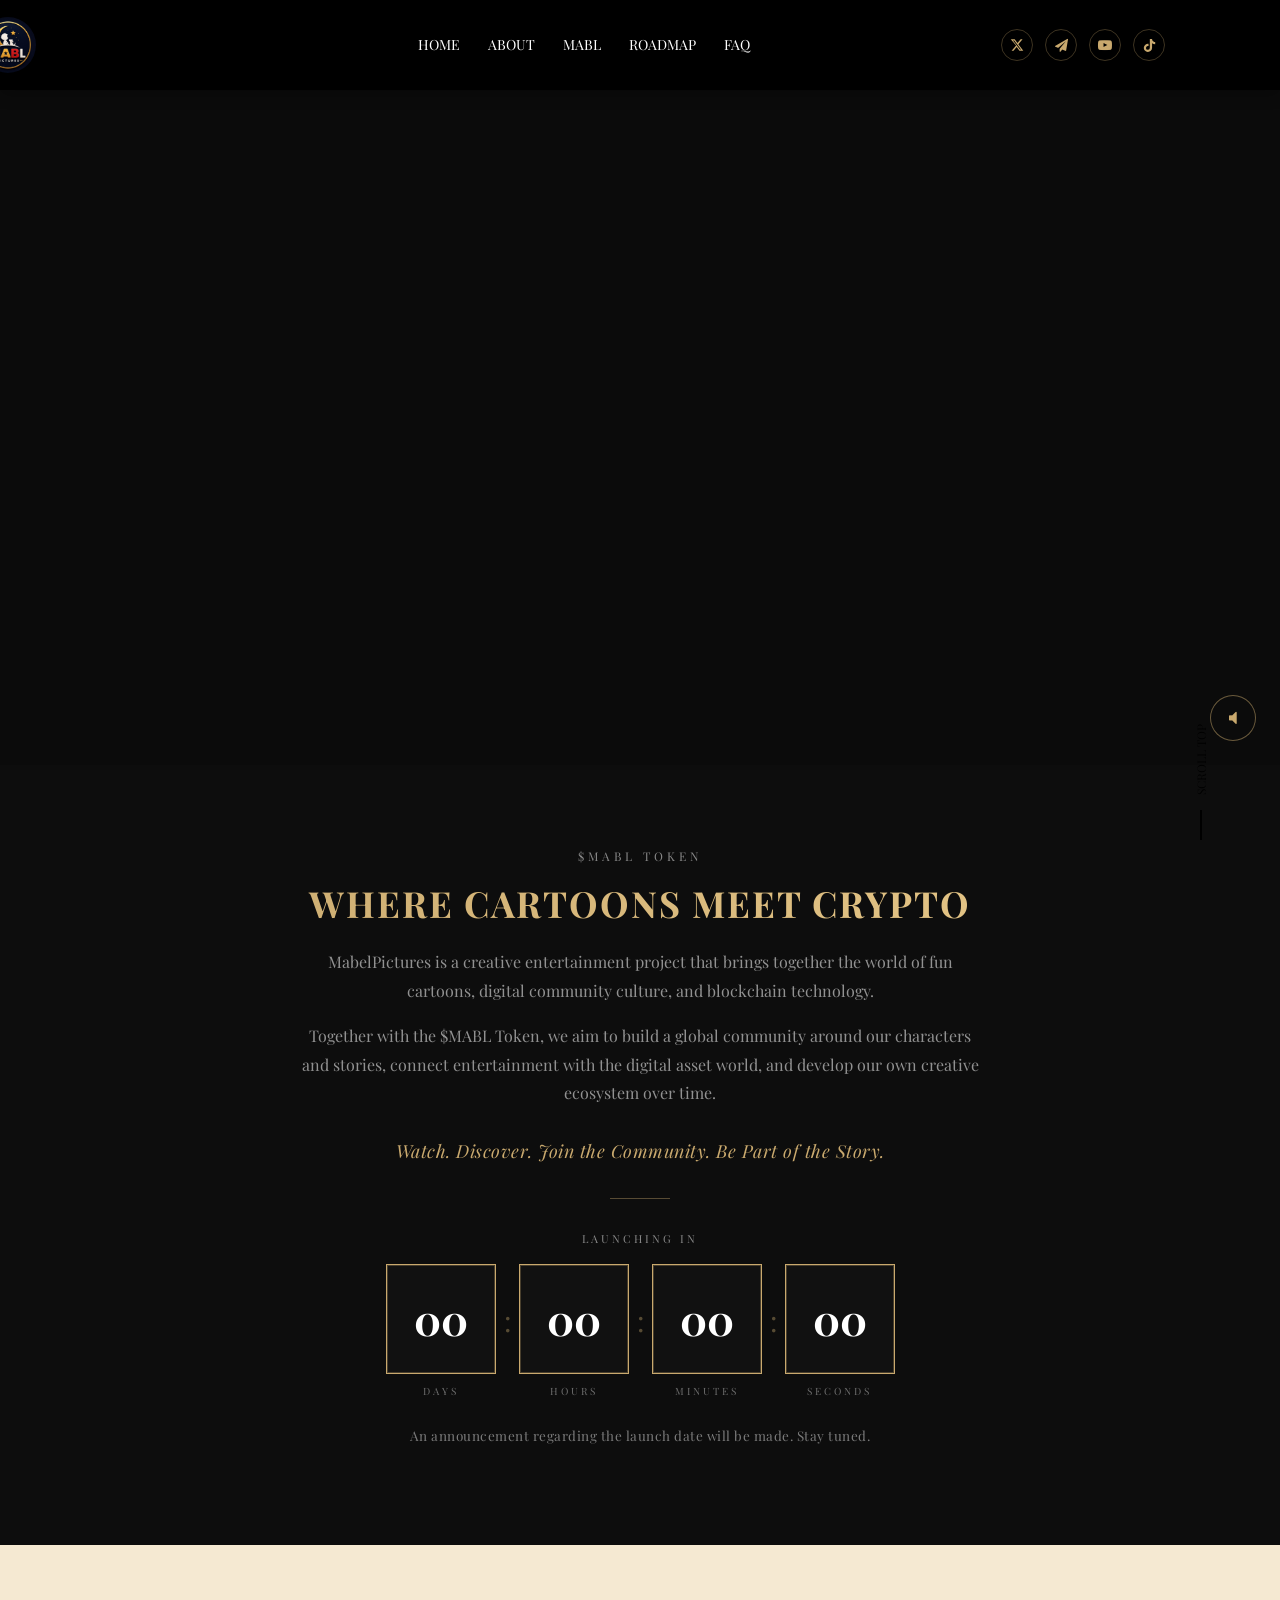
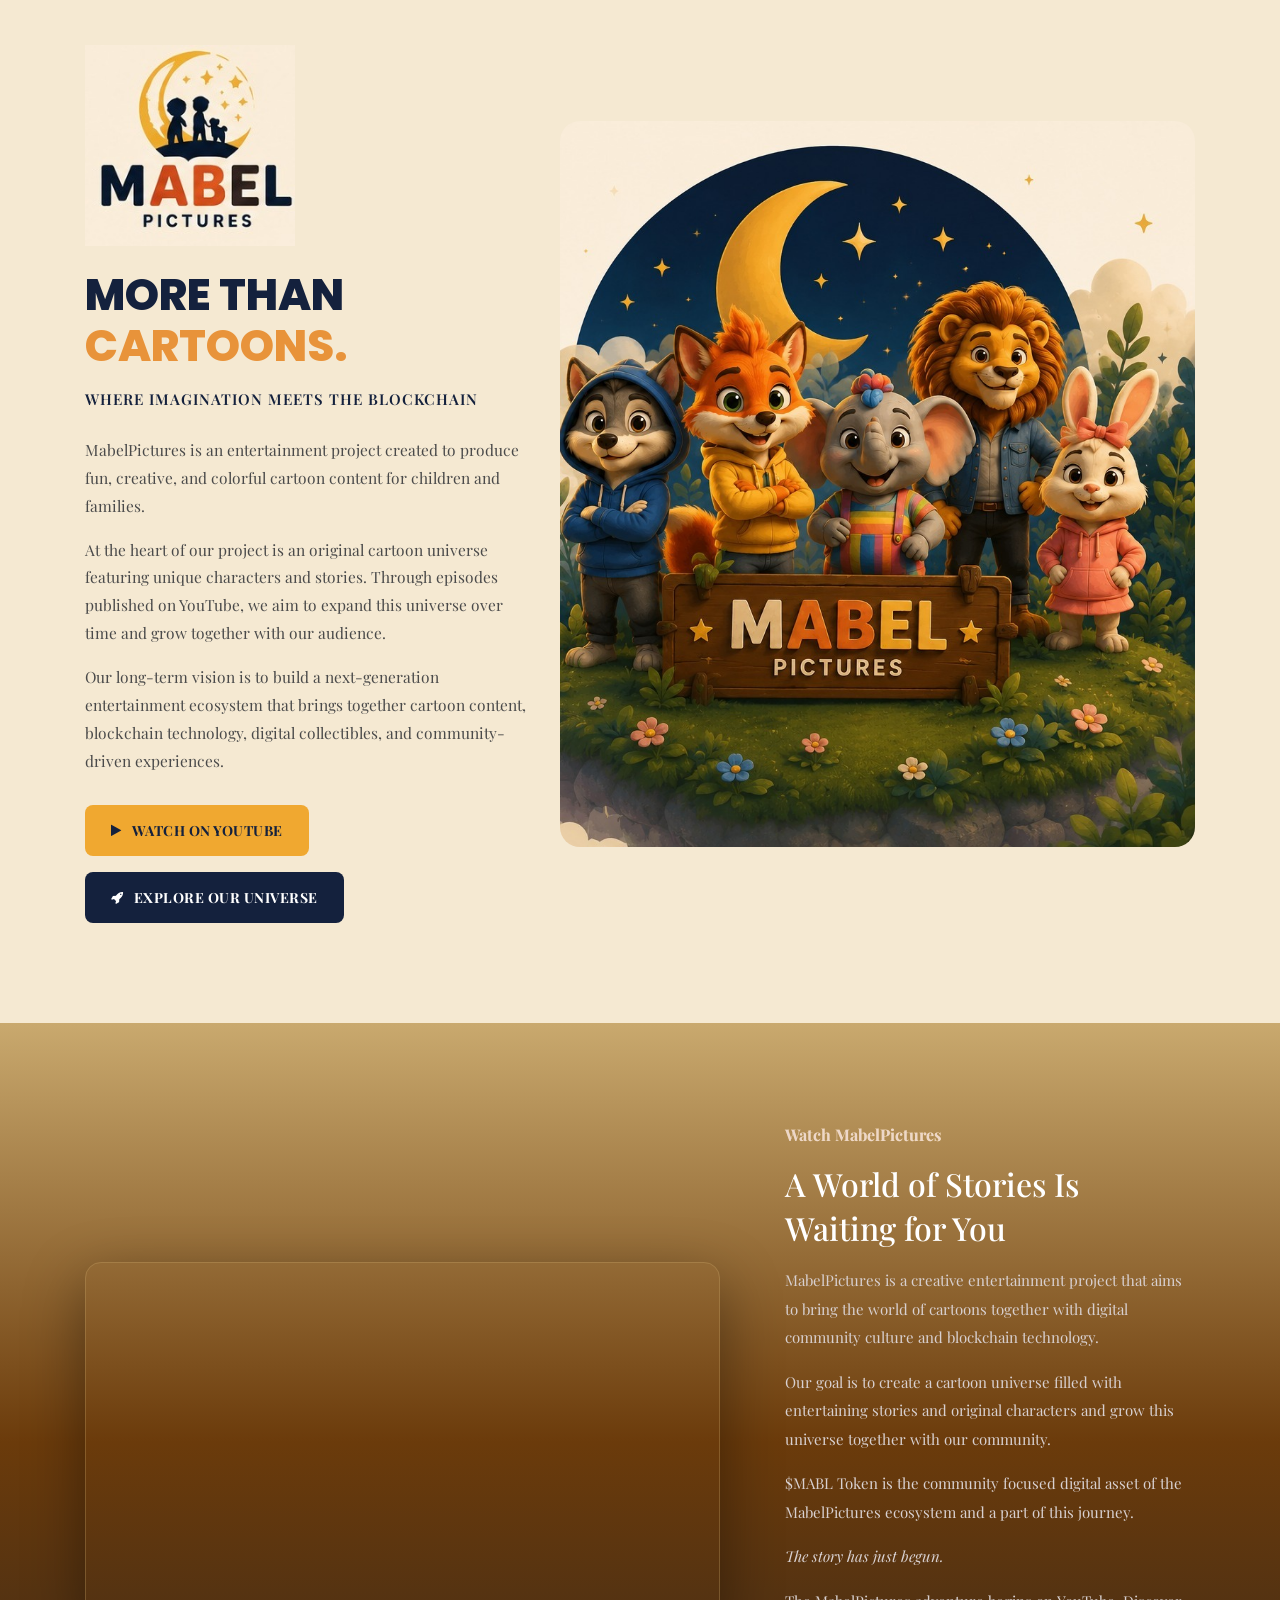
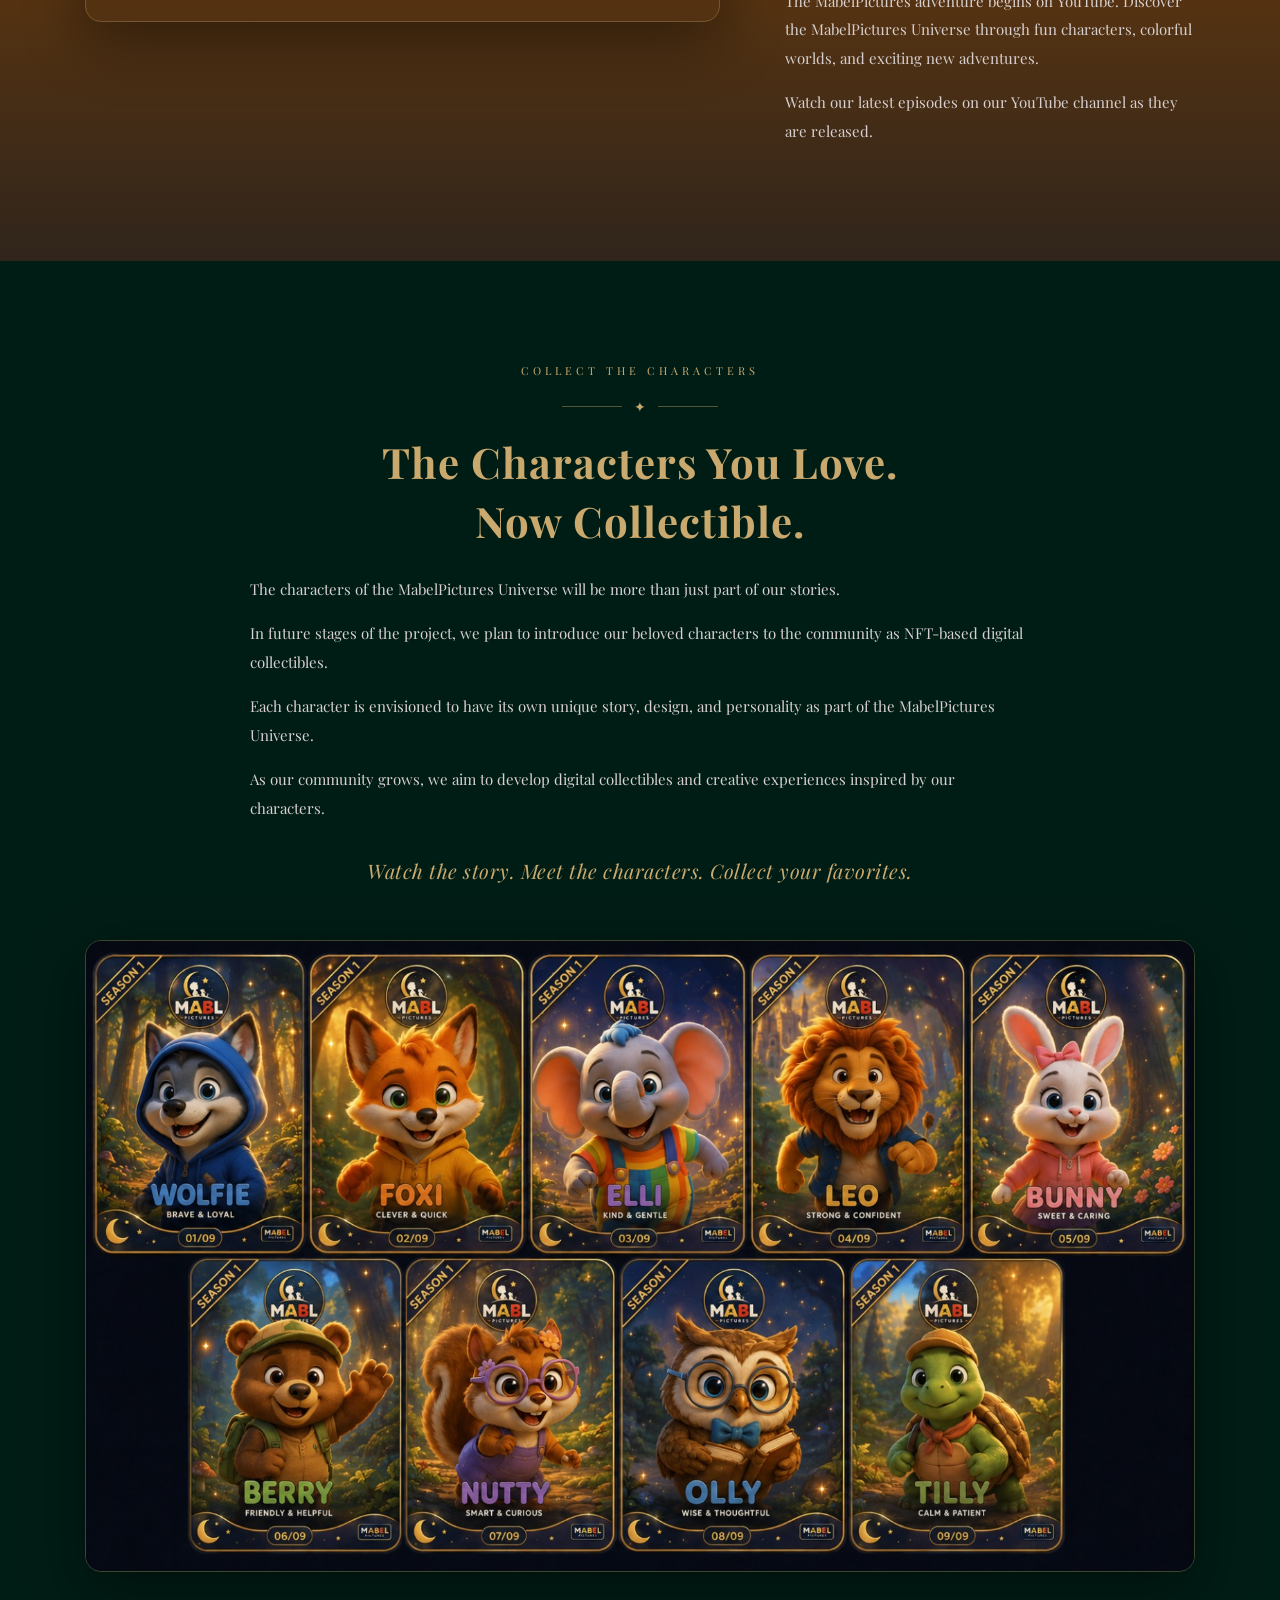
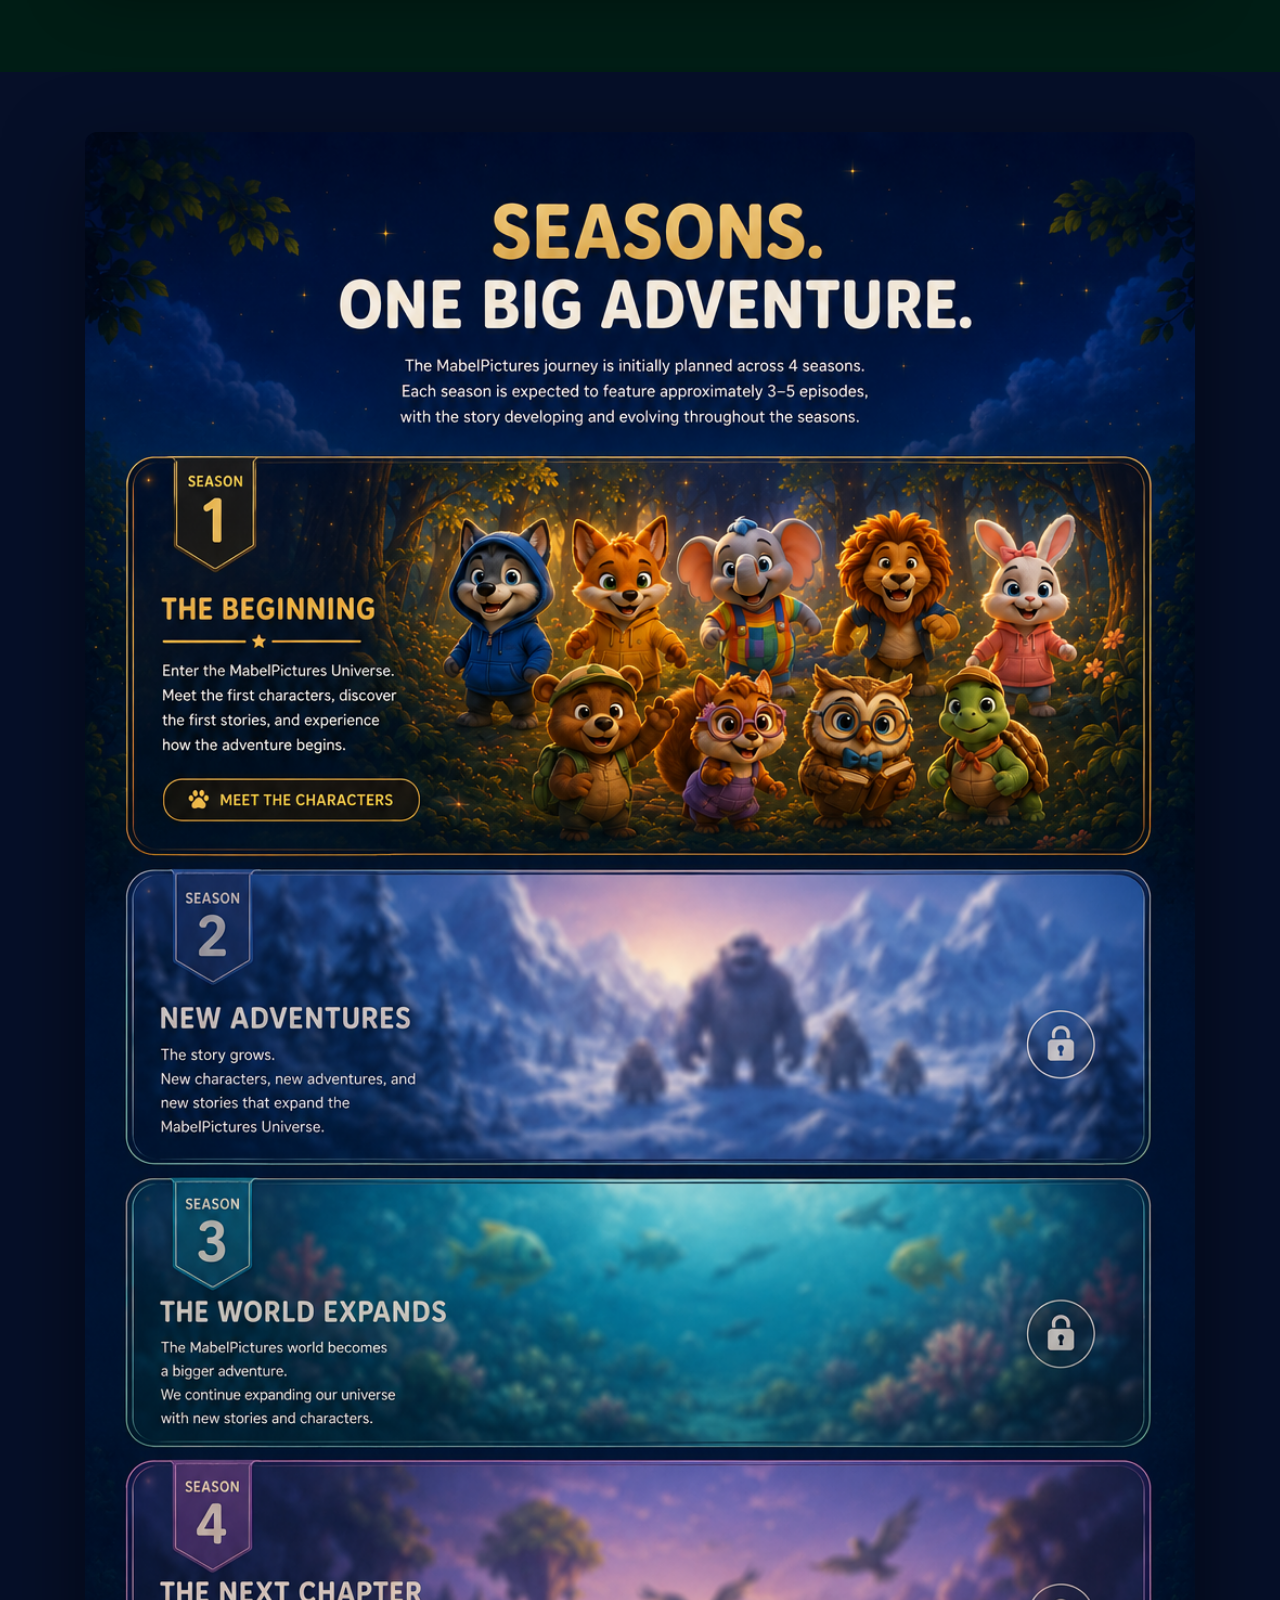
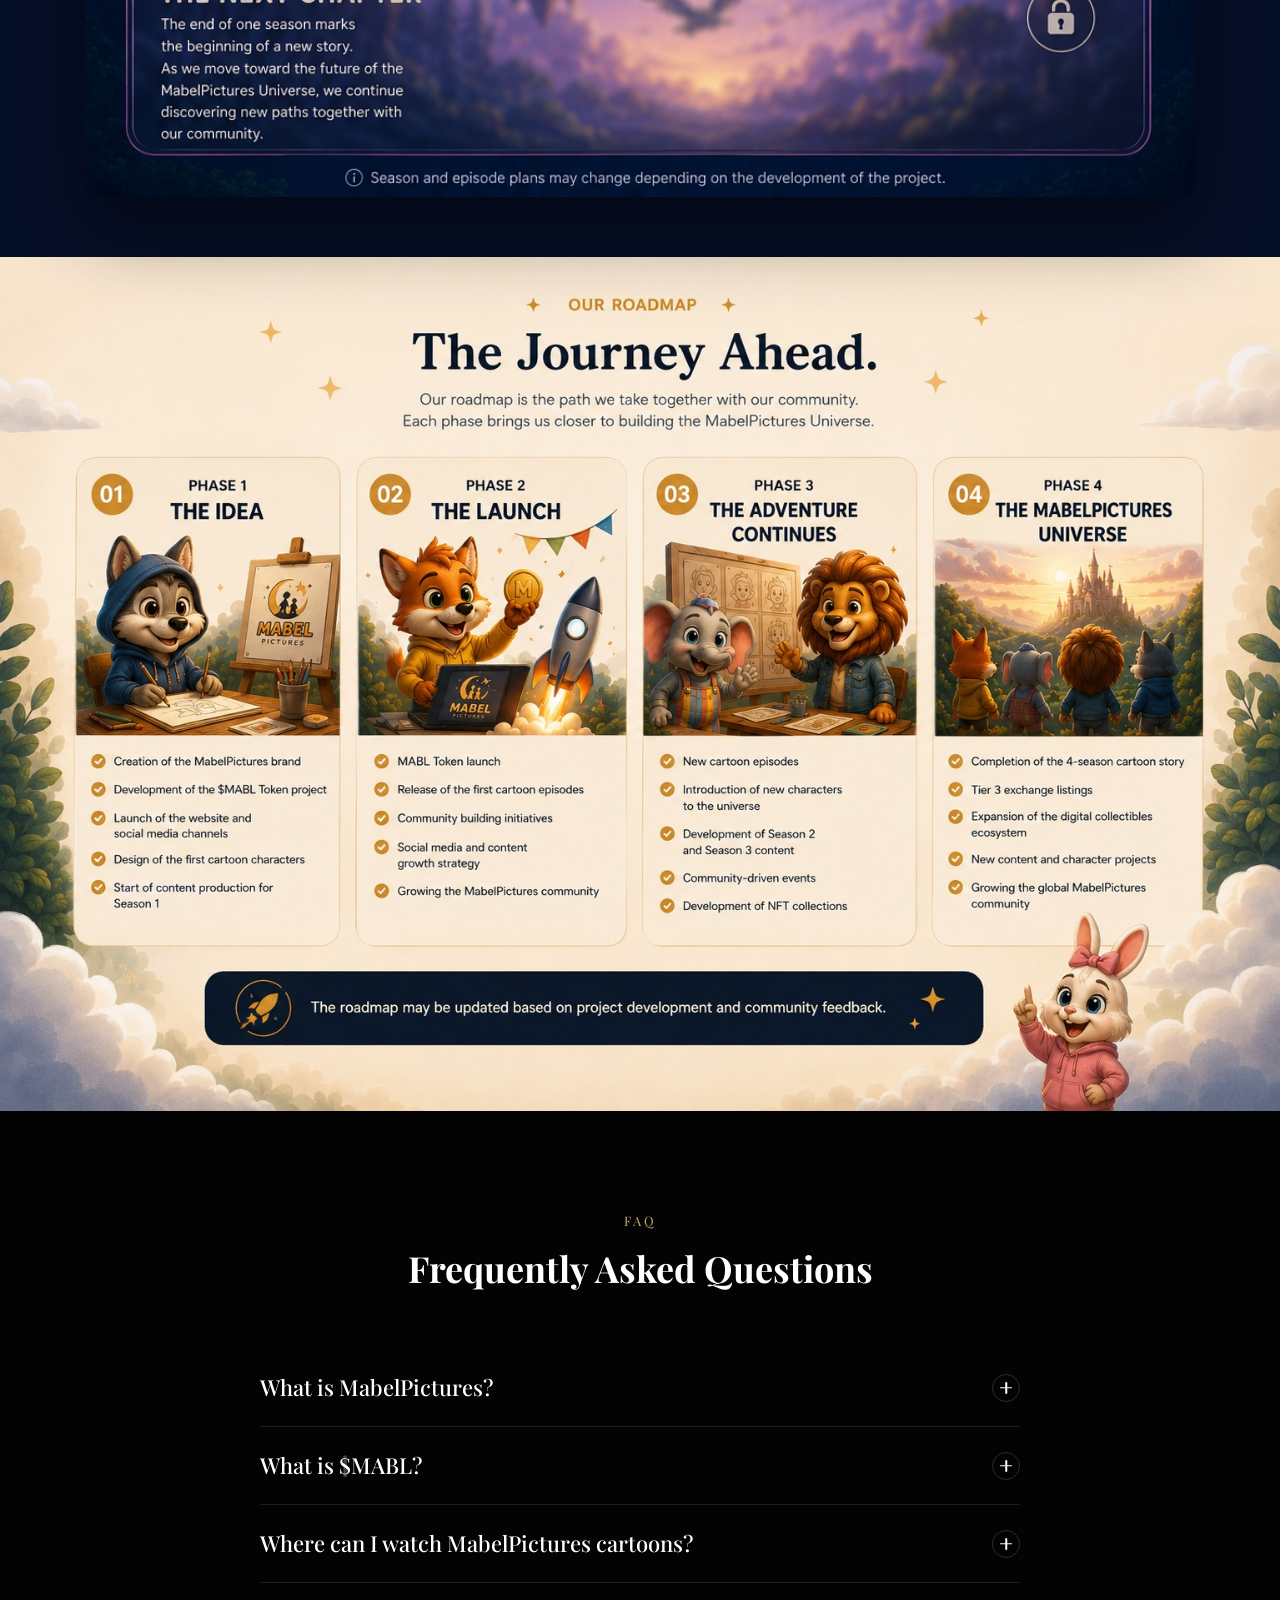
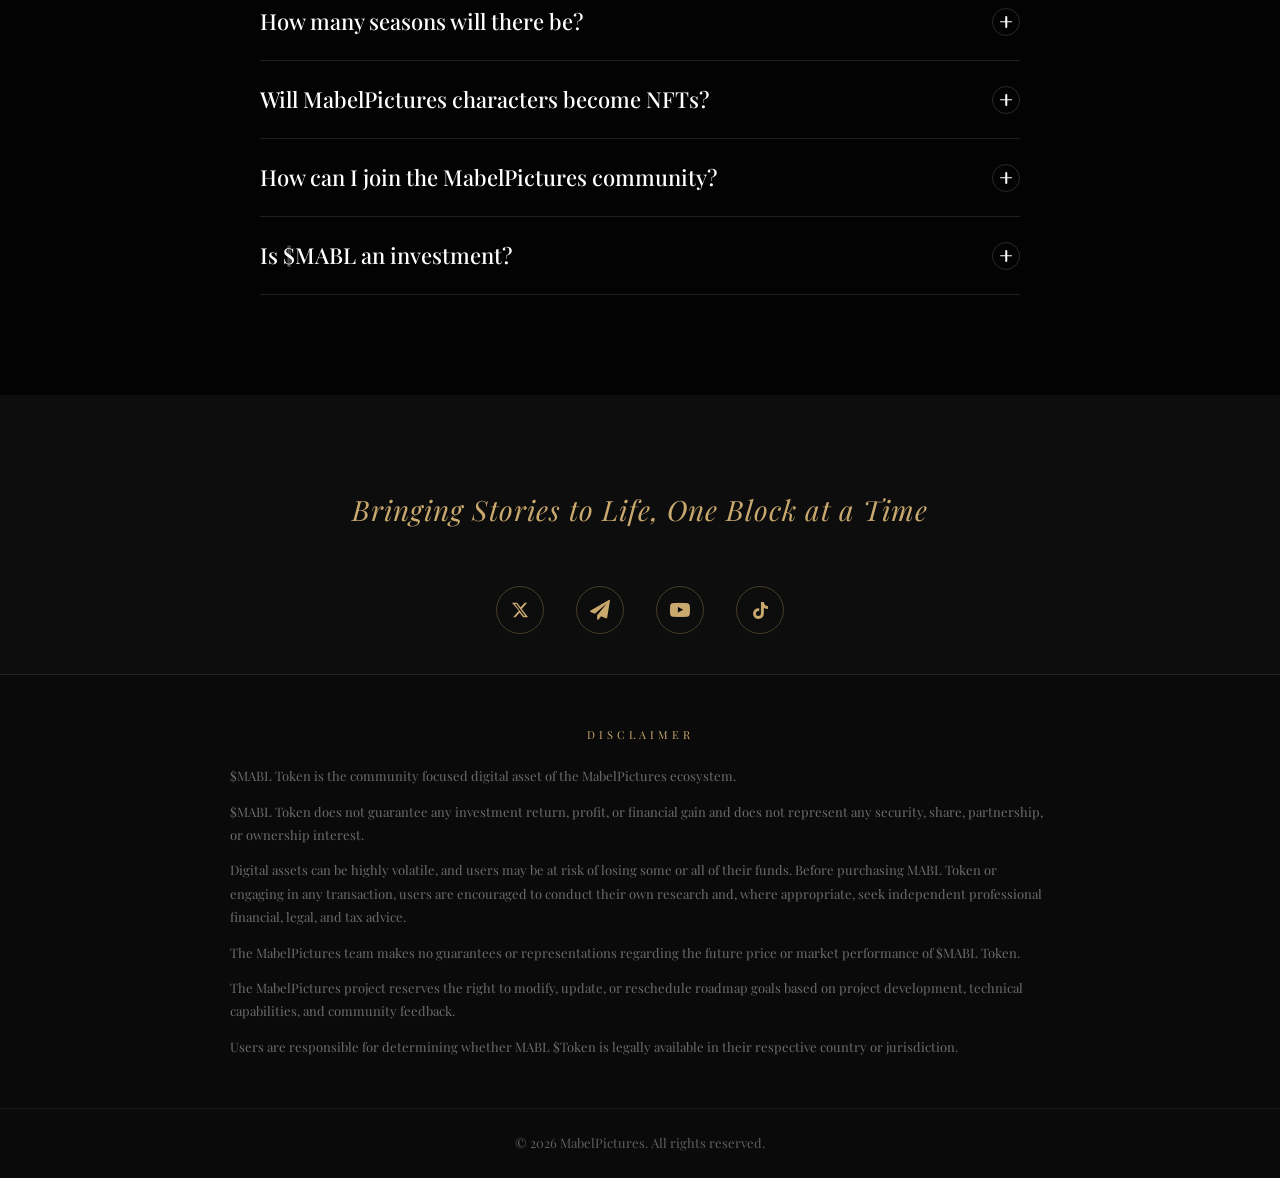
==== commit 417f1a20: "Update index.html" ====
--- a/index.html
+++ b/index.html
@@ -142,7 +142,7 @@
     </header>
     <!-- ##### Header Area End ##### -->
 
-    <section class="hero-section ico-bg3 relative hidden" id="home" style="background: #0d0d0d; min-height: 85vh !important; padding-bottom: 0 !important; margin-top: 100px;">
+    <section class="hero-section ico-bg3 relative hidden" id="home" style="background: #0d0d0d; min-height: 85vh !important; padding-bottom: 0 !important;">
       <!-- Background Video -->
       <video autoplay muted loop playsinline id="heroVideo" class="hero-video-bg">
         <source src="./hero-video.mp4" type="video/mp4">
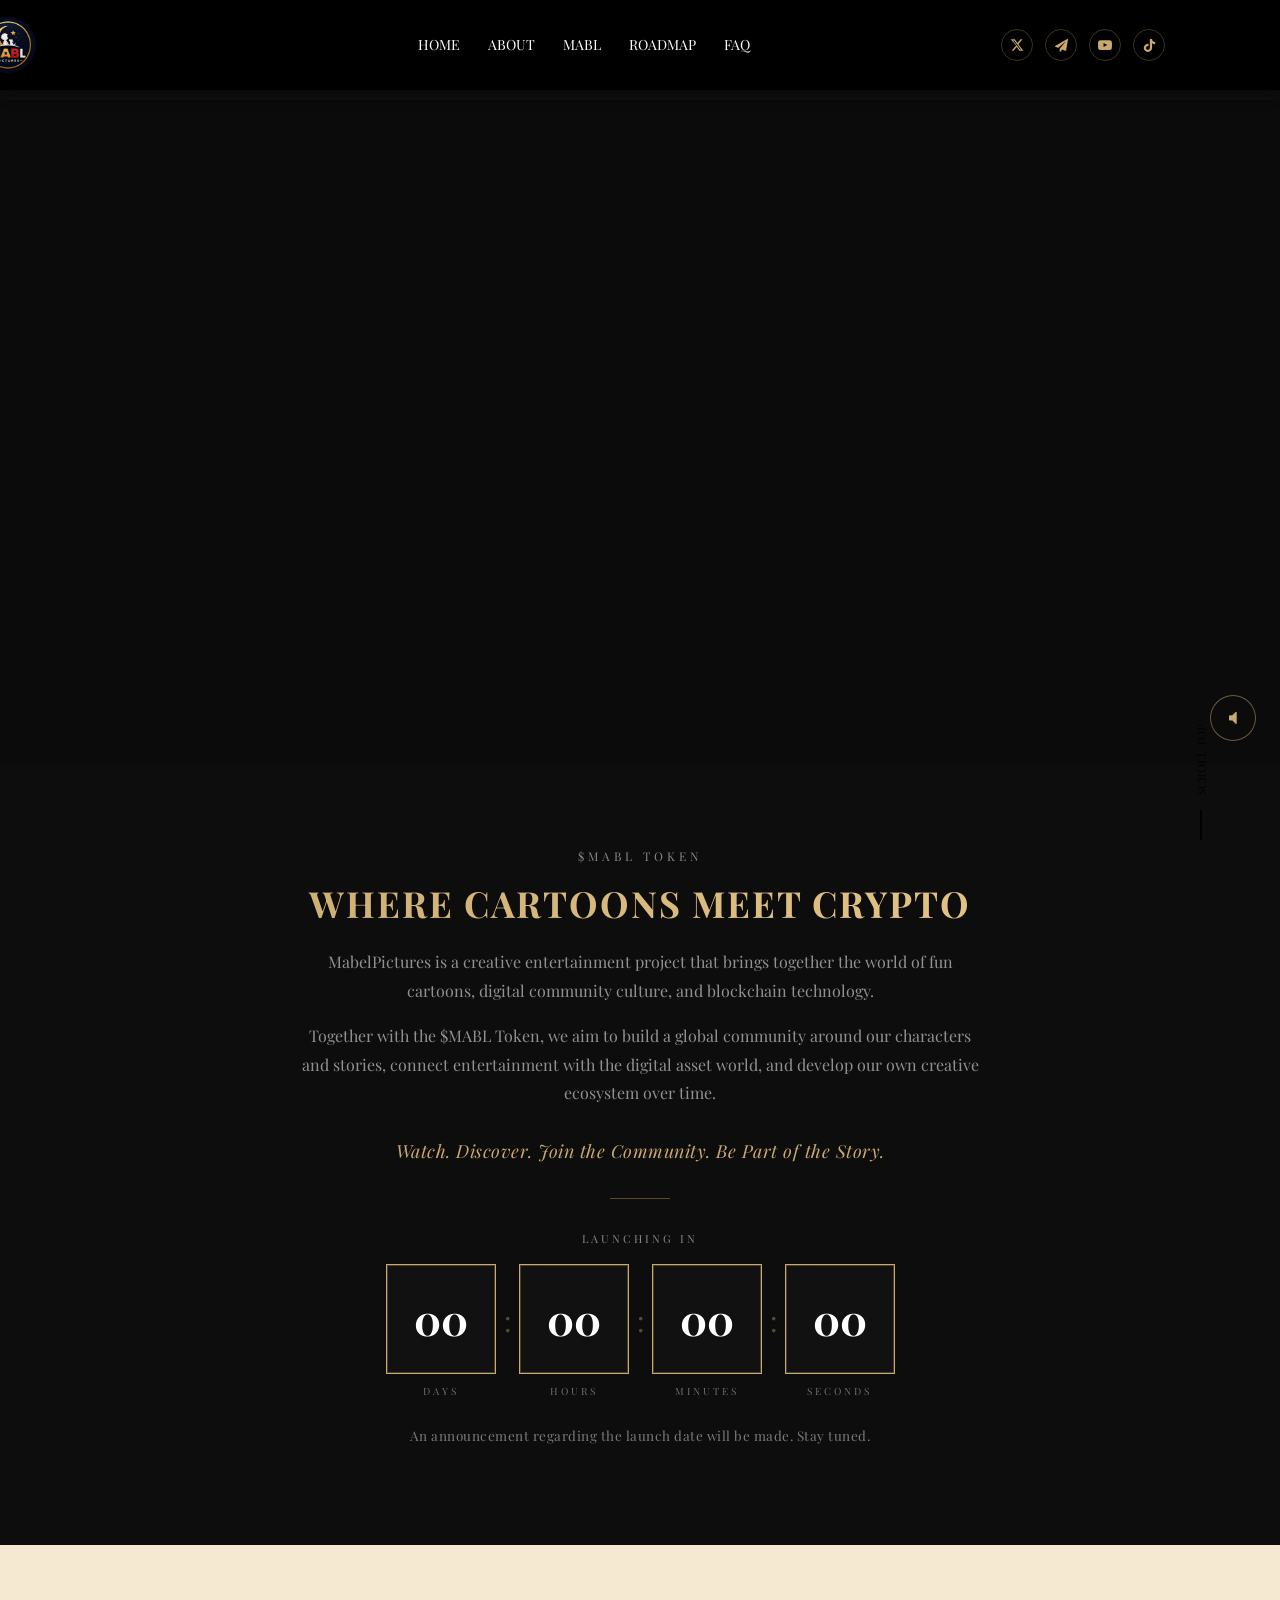
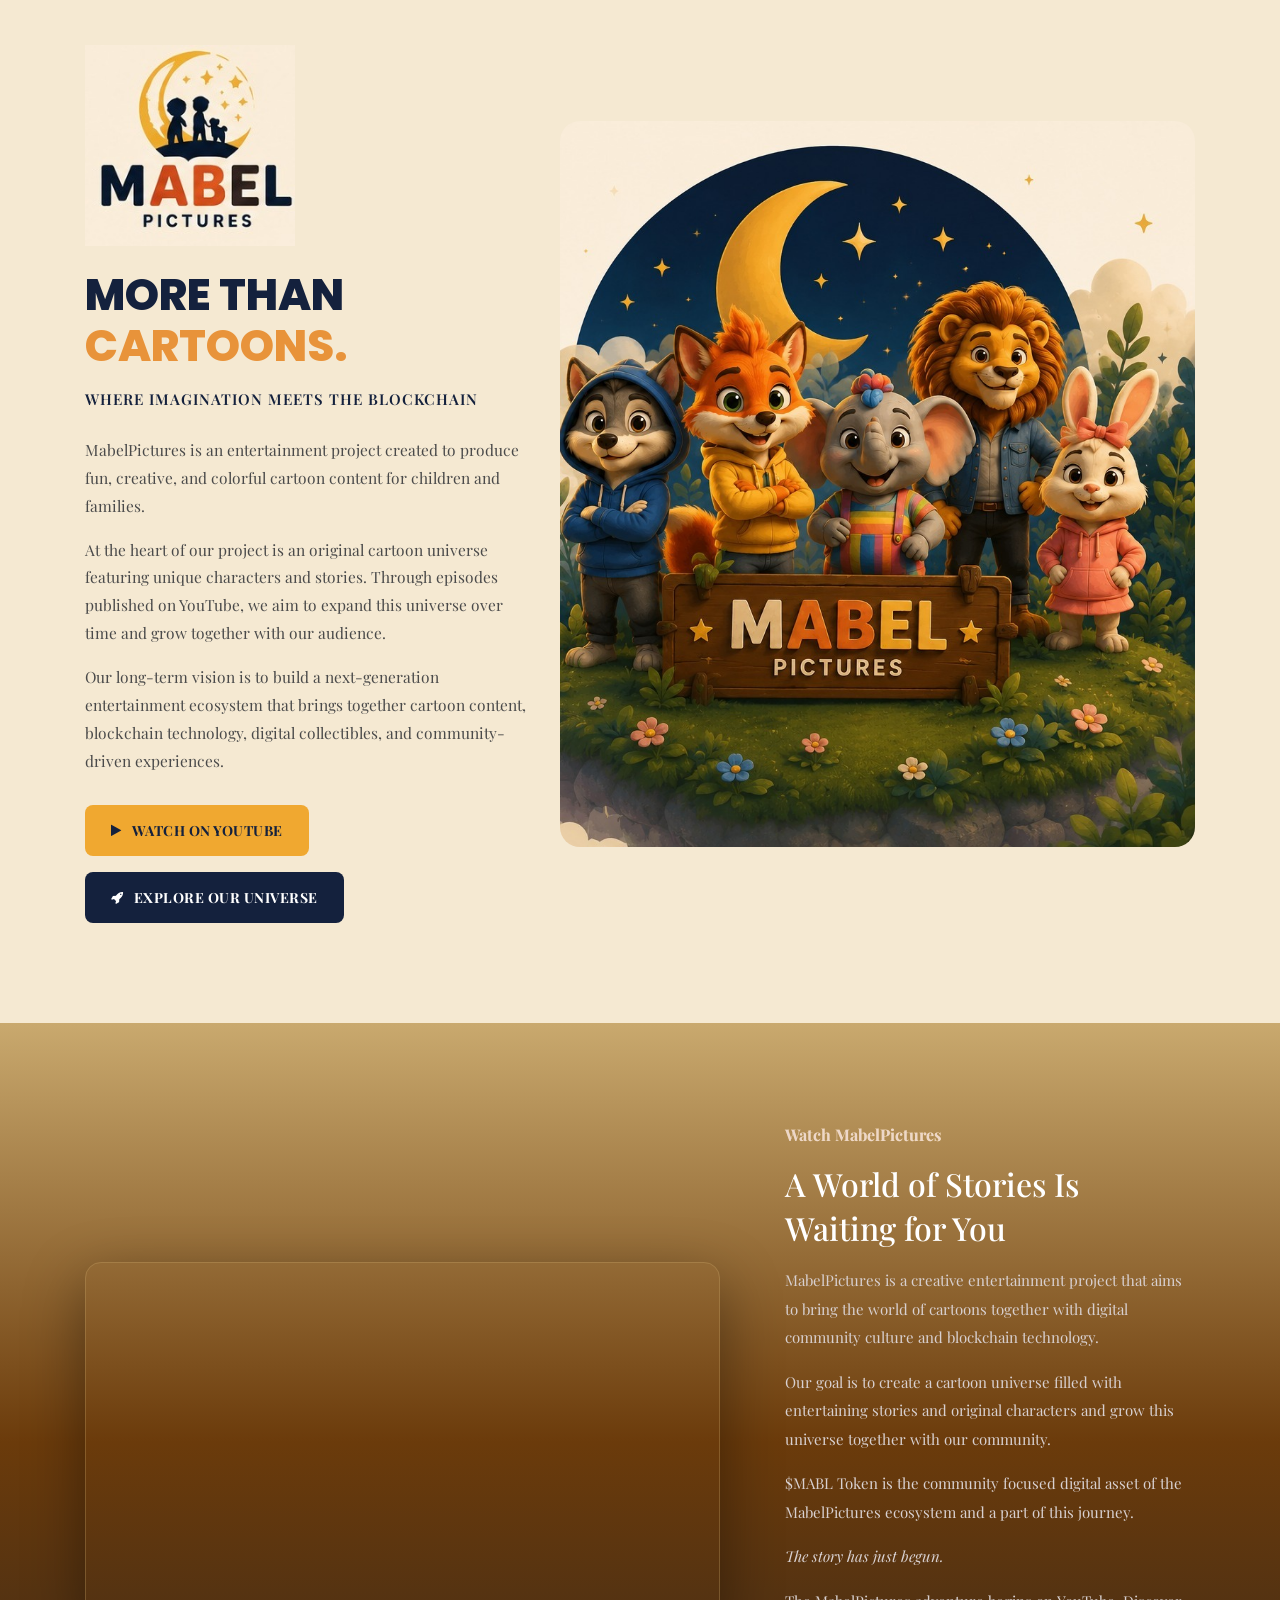
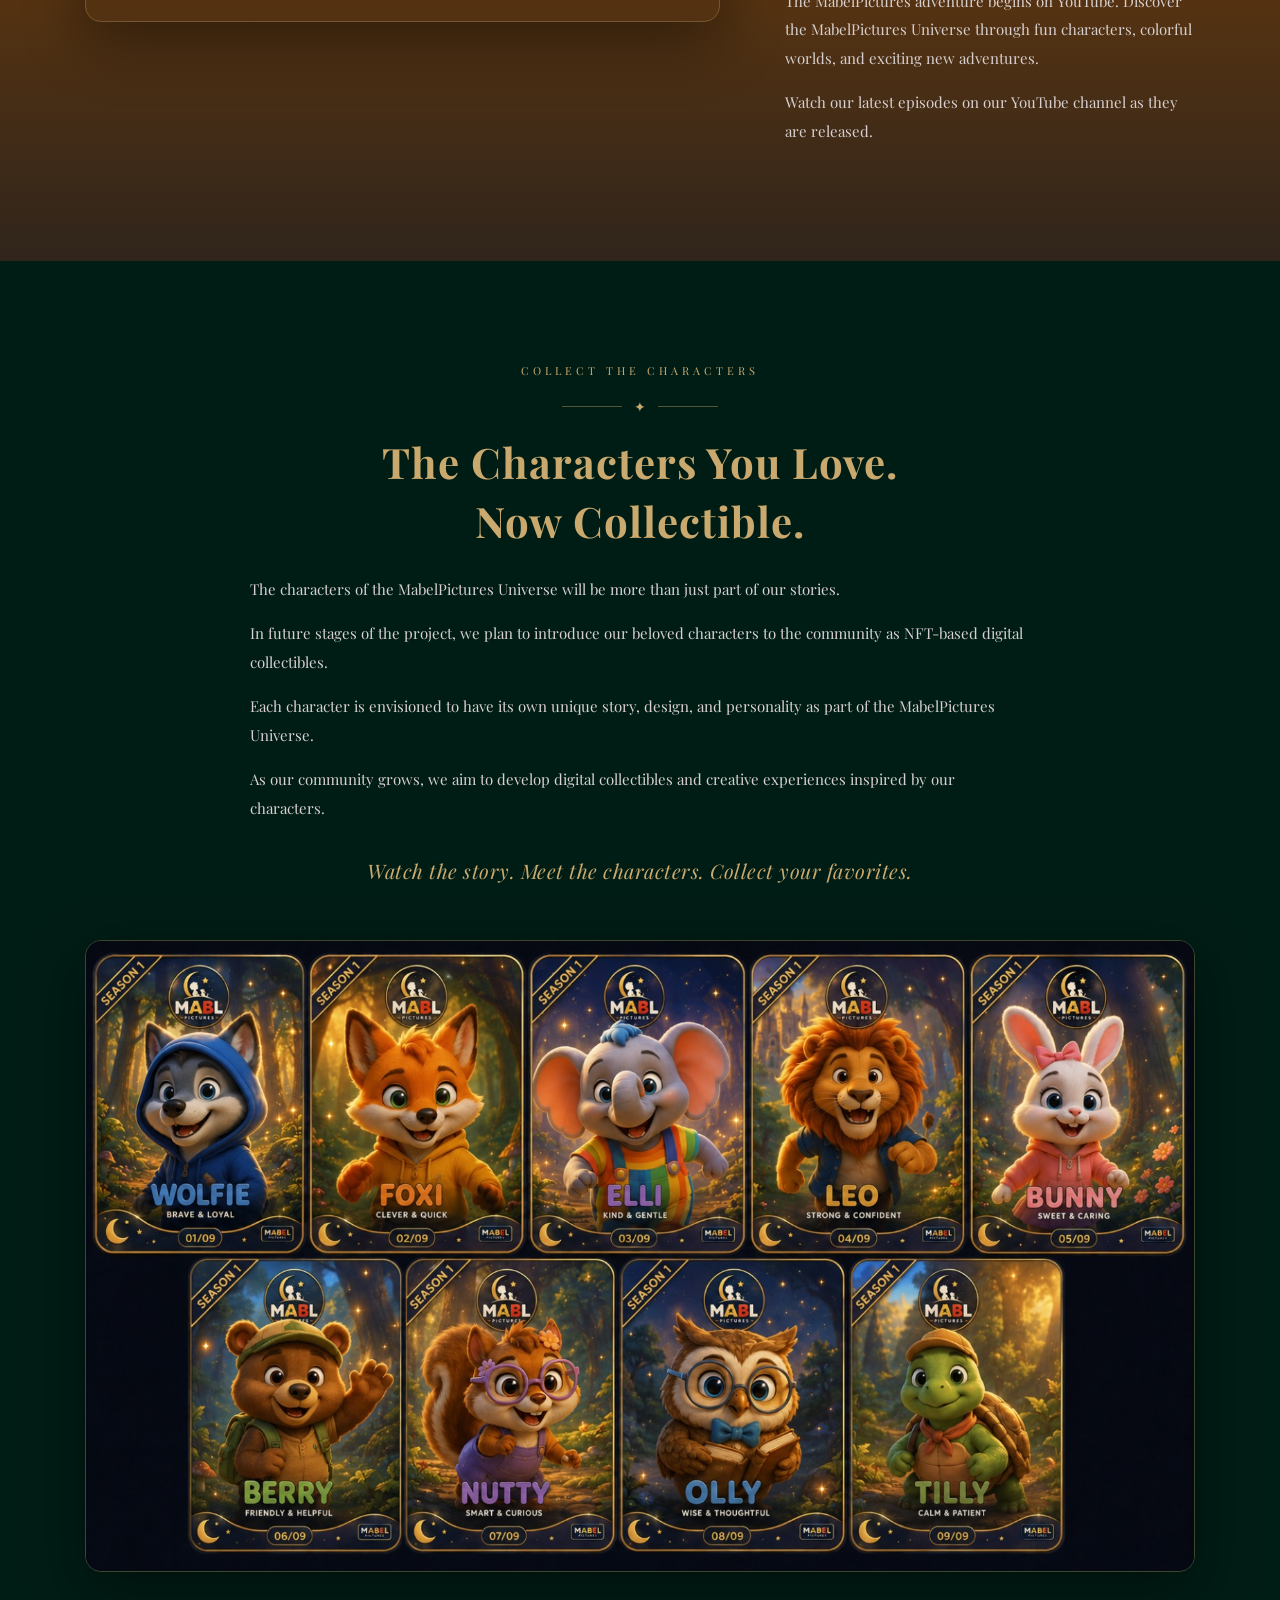
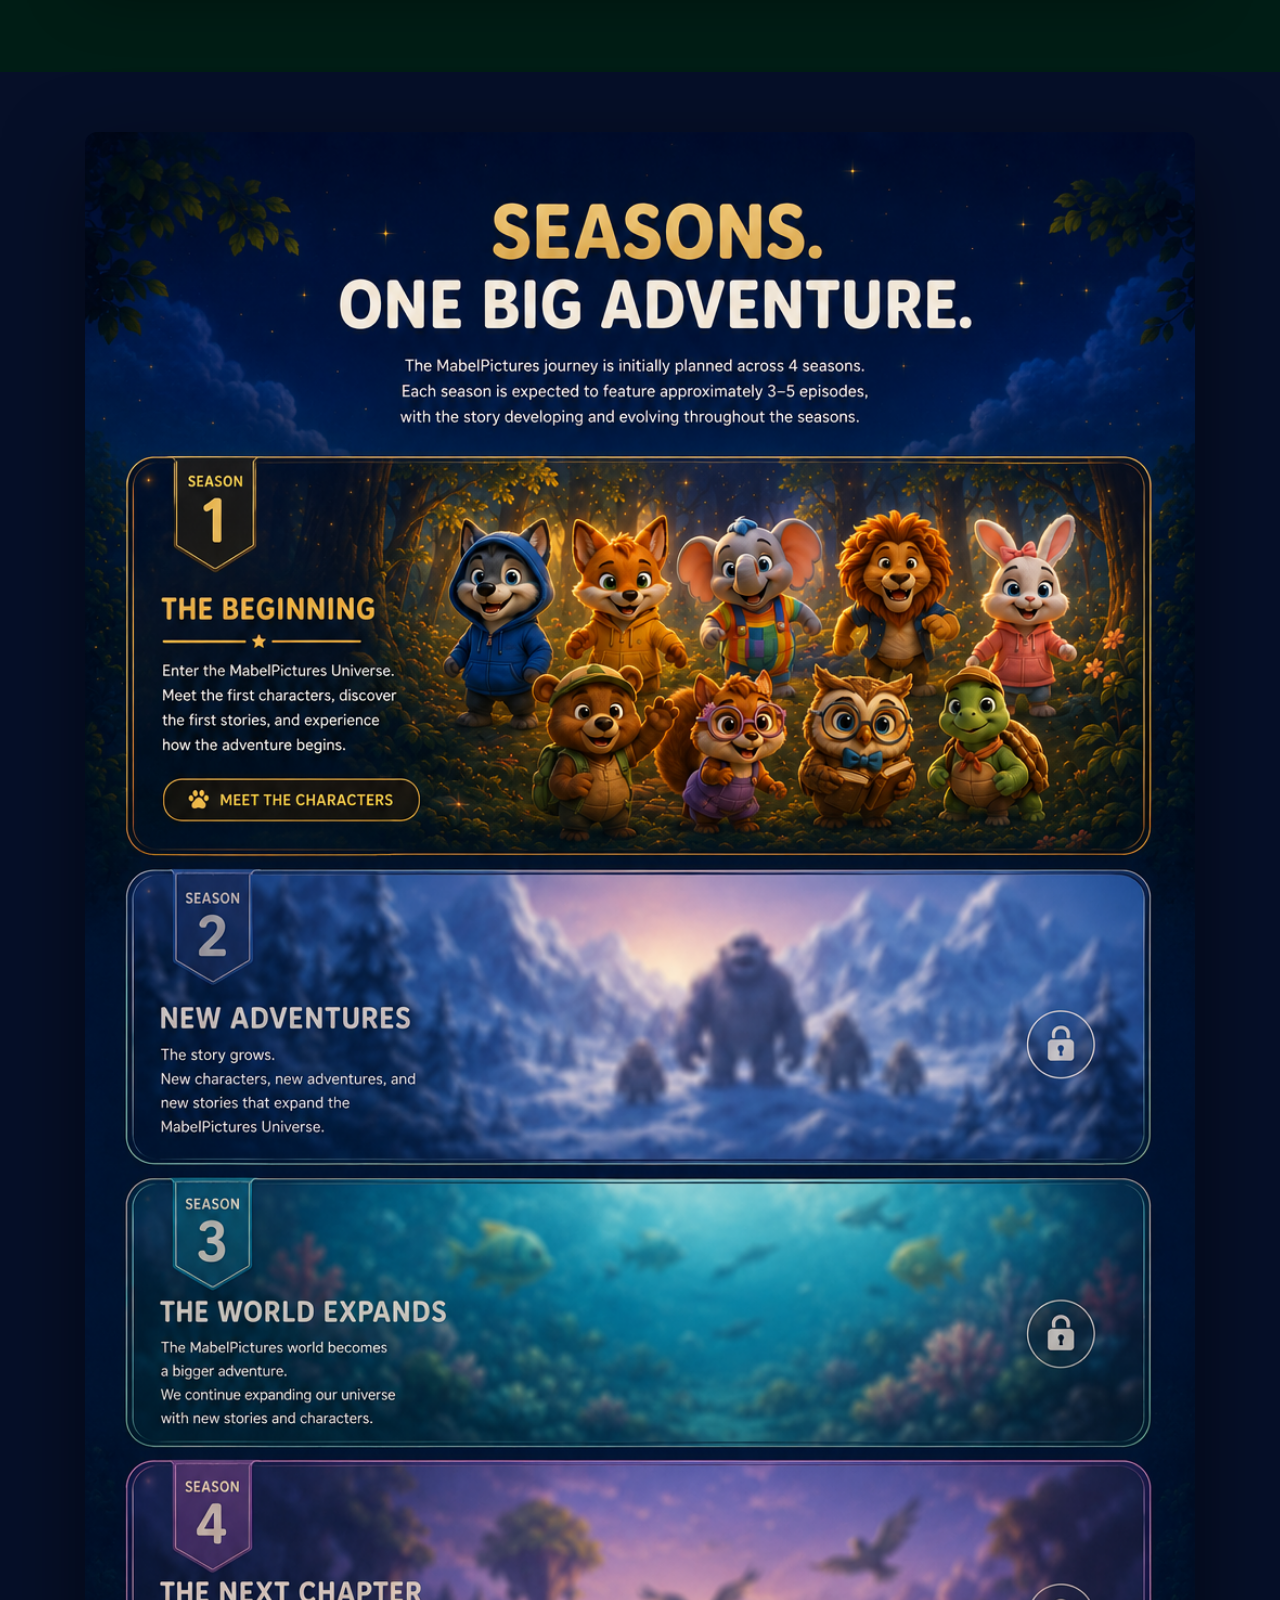
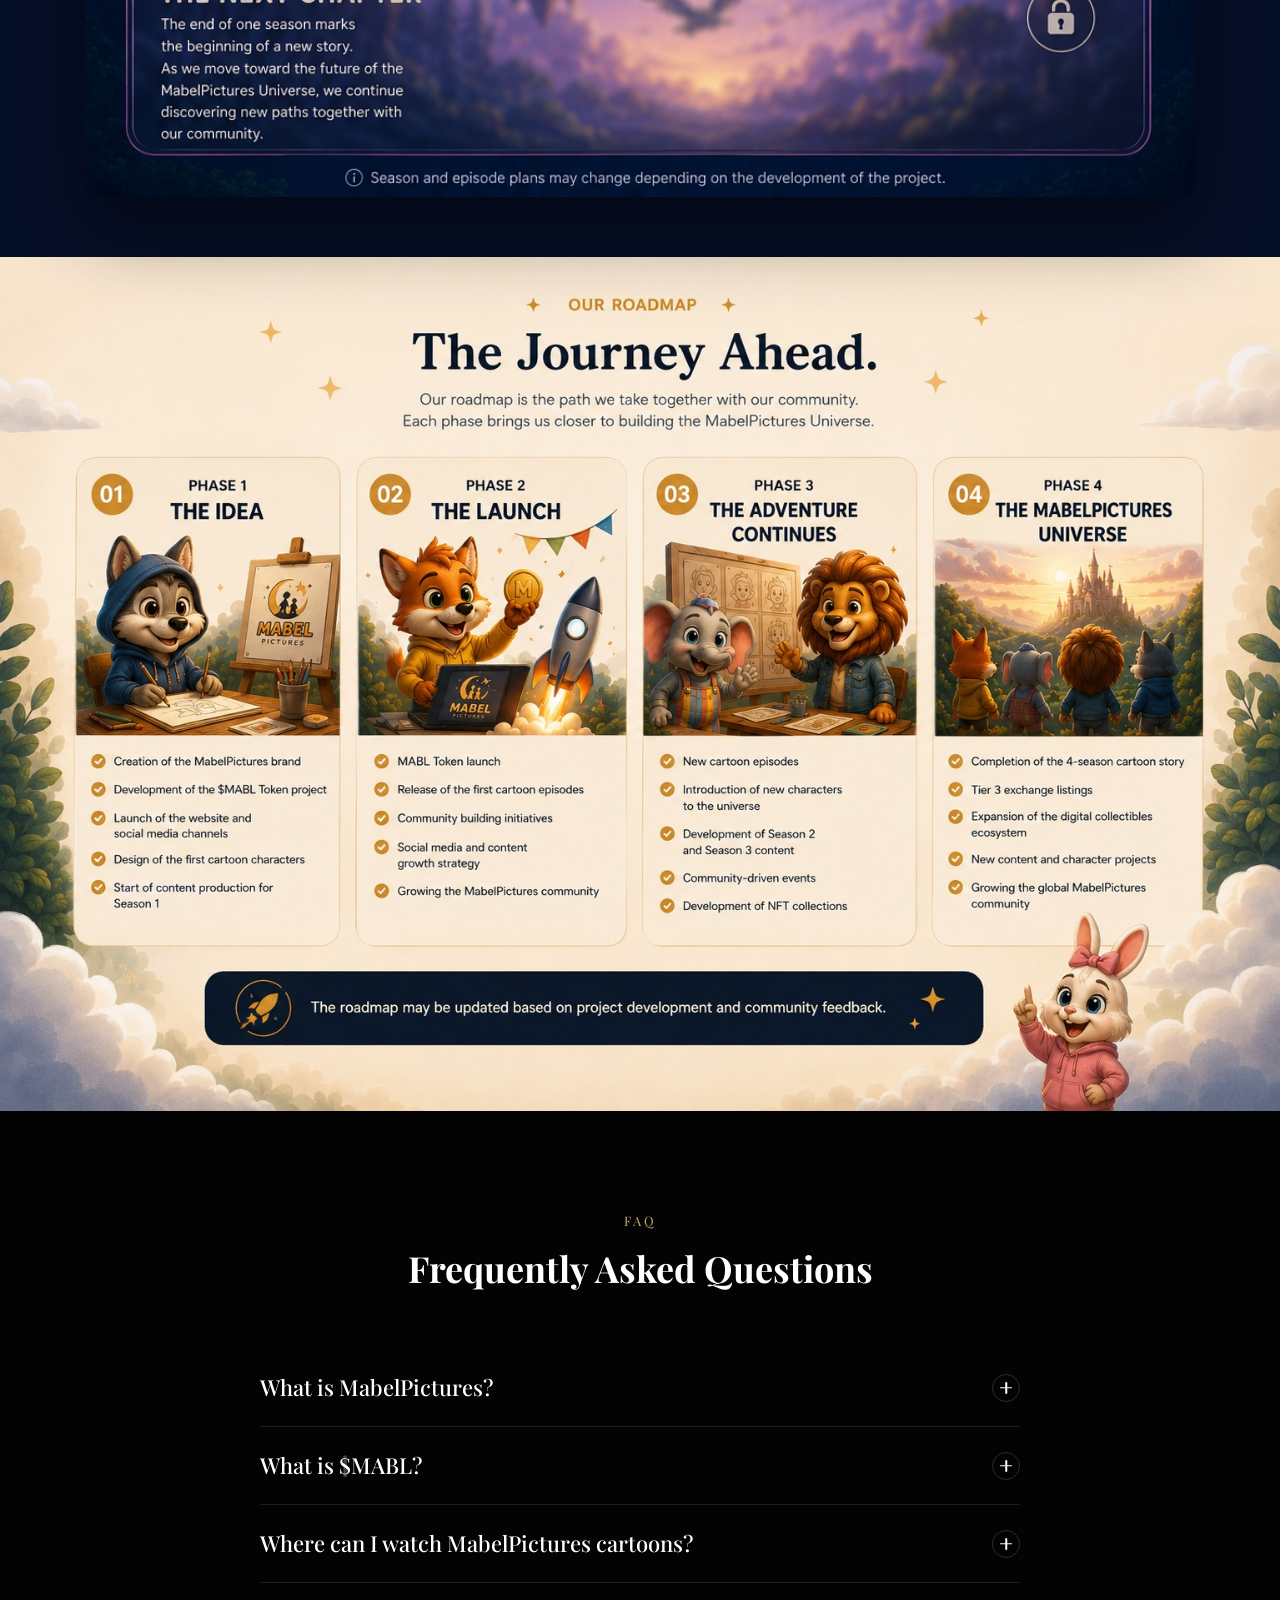
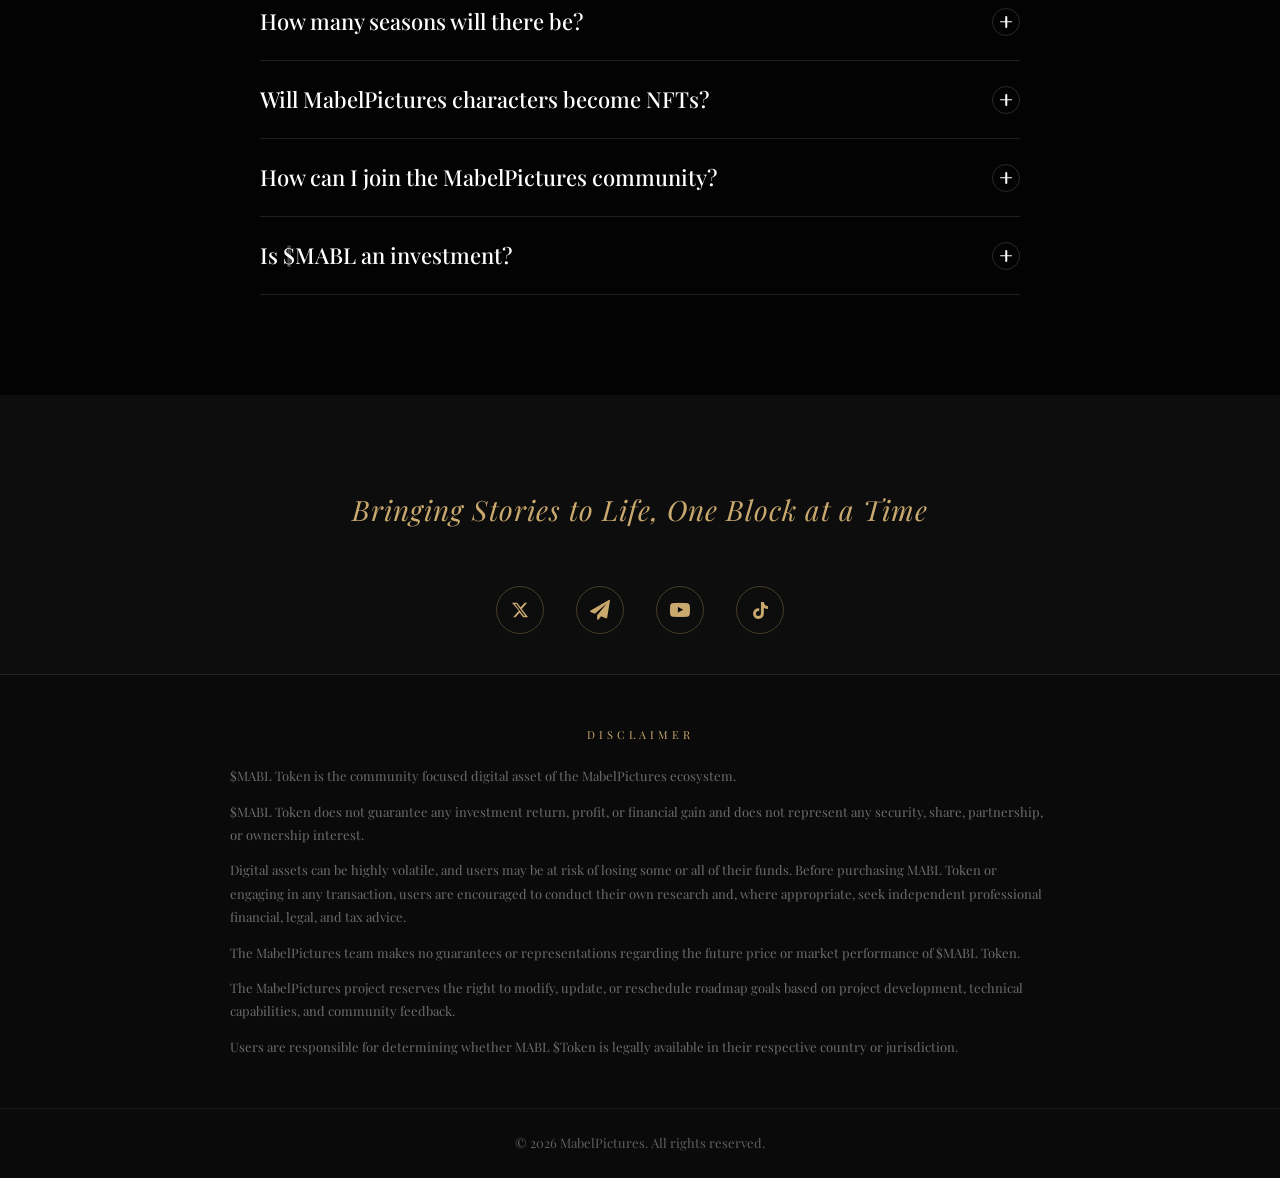
==== commit 5986340e: "Update index.html" ====
--- a/index.html
+++ b/index.html
@@ -143,7 +143,12 @@
     <!-- ##### Header Area End ##### -->
 
     <section class="hero-section ico-bg3 relative hidden" id="home" style="background: #0d0d0d; min-height: 85vh !important; padding-bottom: 0 !important;">
-      <!-- Background Video -->
+      <!-- Bulanık, boşlukları dolduran arka video katmanı -->
+      <video autoplay muted loop playsinline id="heroVideoBlurBg" class="hero-video-blur-bg">
+        <source src="./hero-video.mp4" type="video/mp4">
+      </video>
+
+      <!-- Ön plan: tam, kırpılmamış video -->
       <video autoplay muted loop playsinline id="heroVideo" class="hero-video-bg">
         <source src="./hero-video.mp4" type="video/mp4">
       </video>
--- a/fashionx-custom.css
+++ b/fashionx-custom.css
@@ -44,9 +44,11 @@
   .hero-section { padding-bottom: 120px !important; min-height: 90vh !important; }
 }
 
-.hero-video-bg { position: absolute; top: 0px; left: 0px; width: 100%; height: 100%; object-fit: cover; z-index: 0; filter: saturate(1.35) contrast(1.12) brightness(1.08); }
-
-.hero-video-overlay { position: absolute; top: 0px; left: 0px; width: 100%; height: 100%; background: rgba(0, 0, 0, 0.15); z-index: 1; }
+.hero-video-blur-bg { position: absolute; top: 100px; left: 0px; width: 100%; height: calc(100% - 100px); object-fit: cover; z-index: 0; filter: blur(50px) saturate(1.4) brightness(0.65); transform: scale(1.15); }
+
+.hero-video-bg { position: absolute; top: 100px; left: 0px; width: 100%; height: calc(100% - 100px); object-fit: contain; z-index: 0; filter: saturate(1.35) contrast(1.12) brightness(1.08); }
+
+.hero-video-overlay { position: absolute; top: 100px; left: 0px; width: 100%; height: calc(100% - 100px); background: rgba(0, 0, 0, 0.15); z-index: 1; }
 
 .hero-section-content { position: relative; z-index: 2; }
 
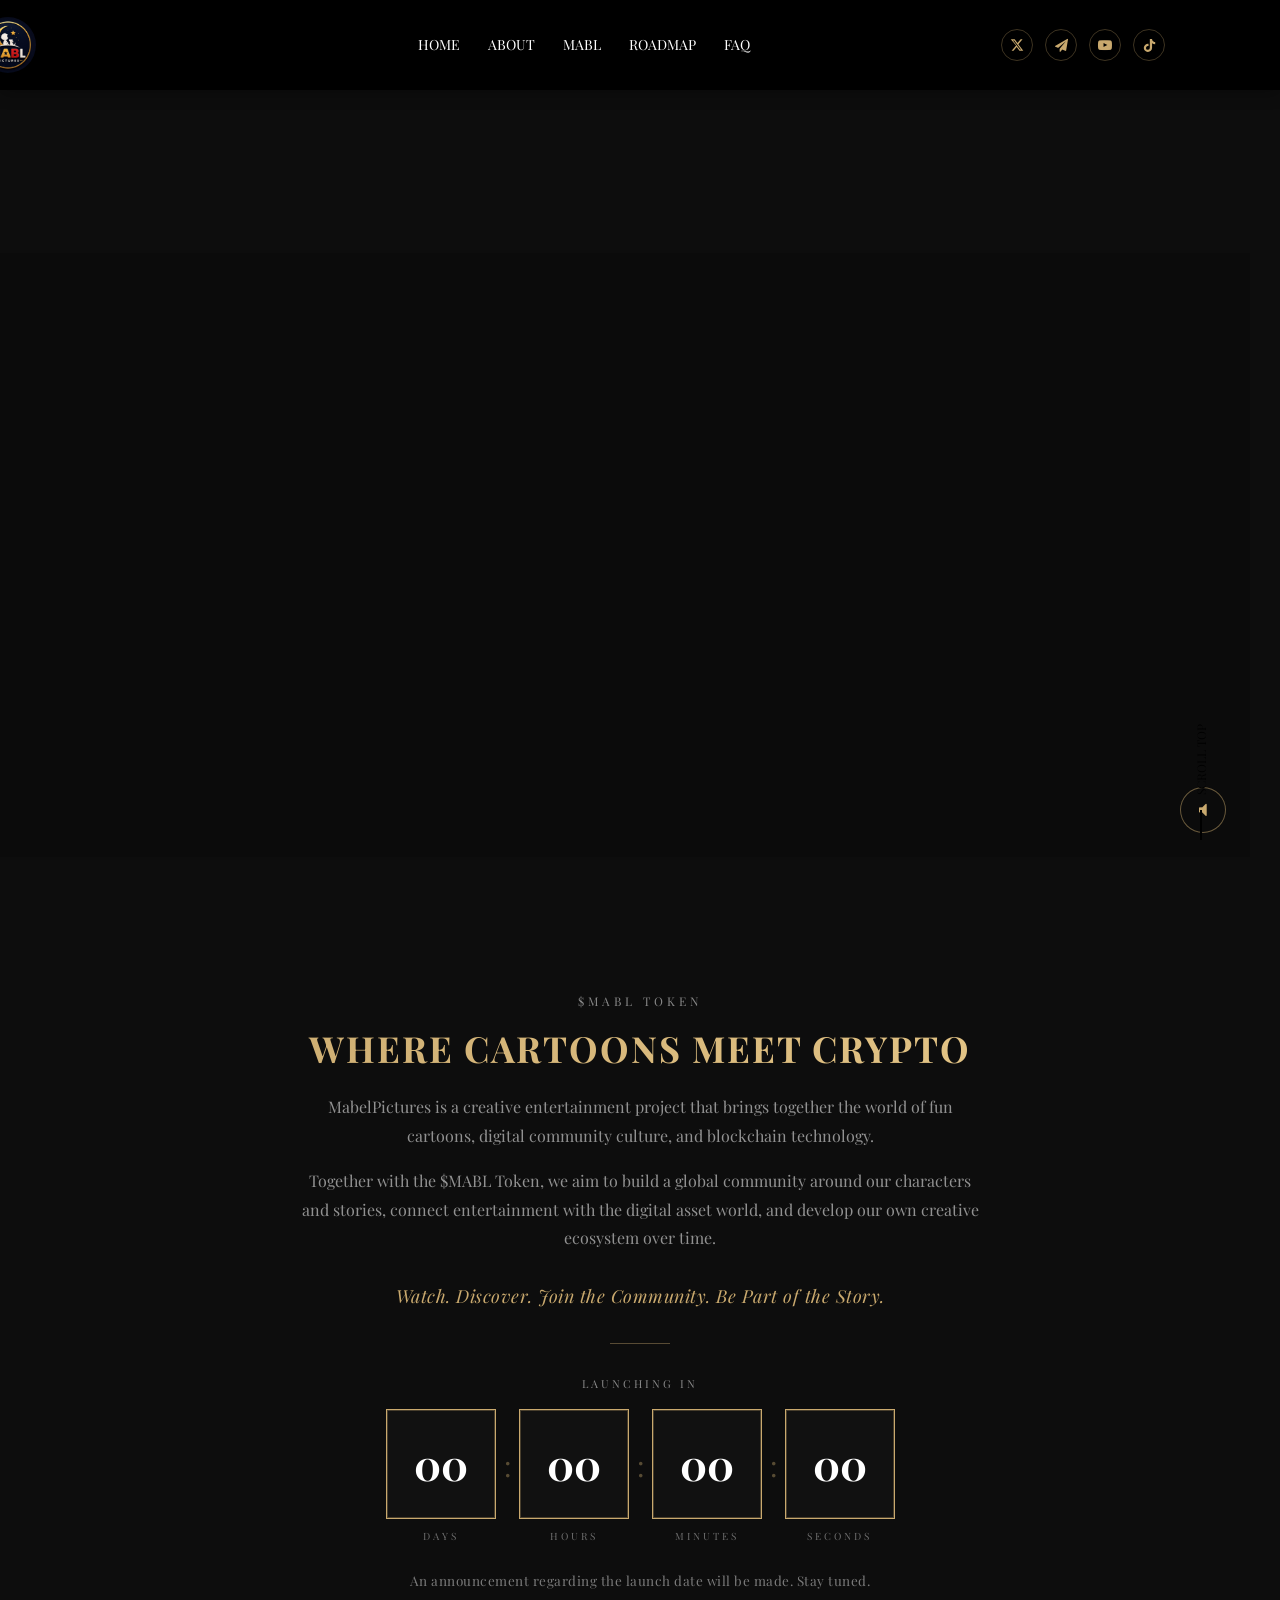
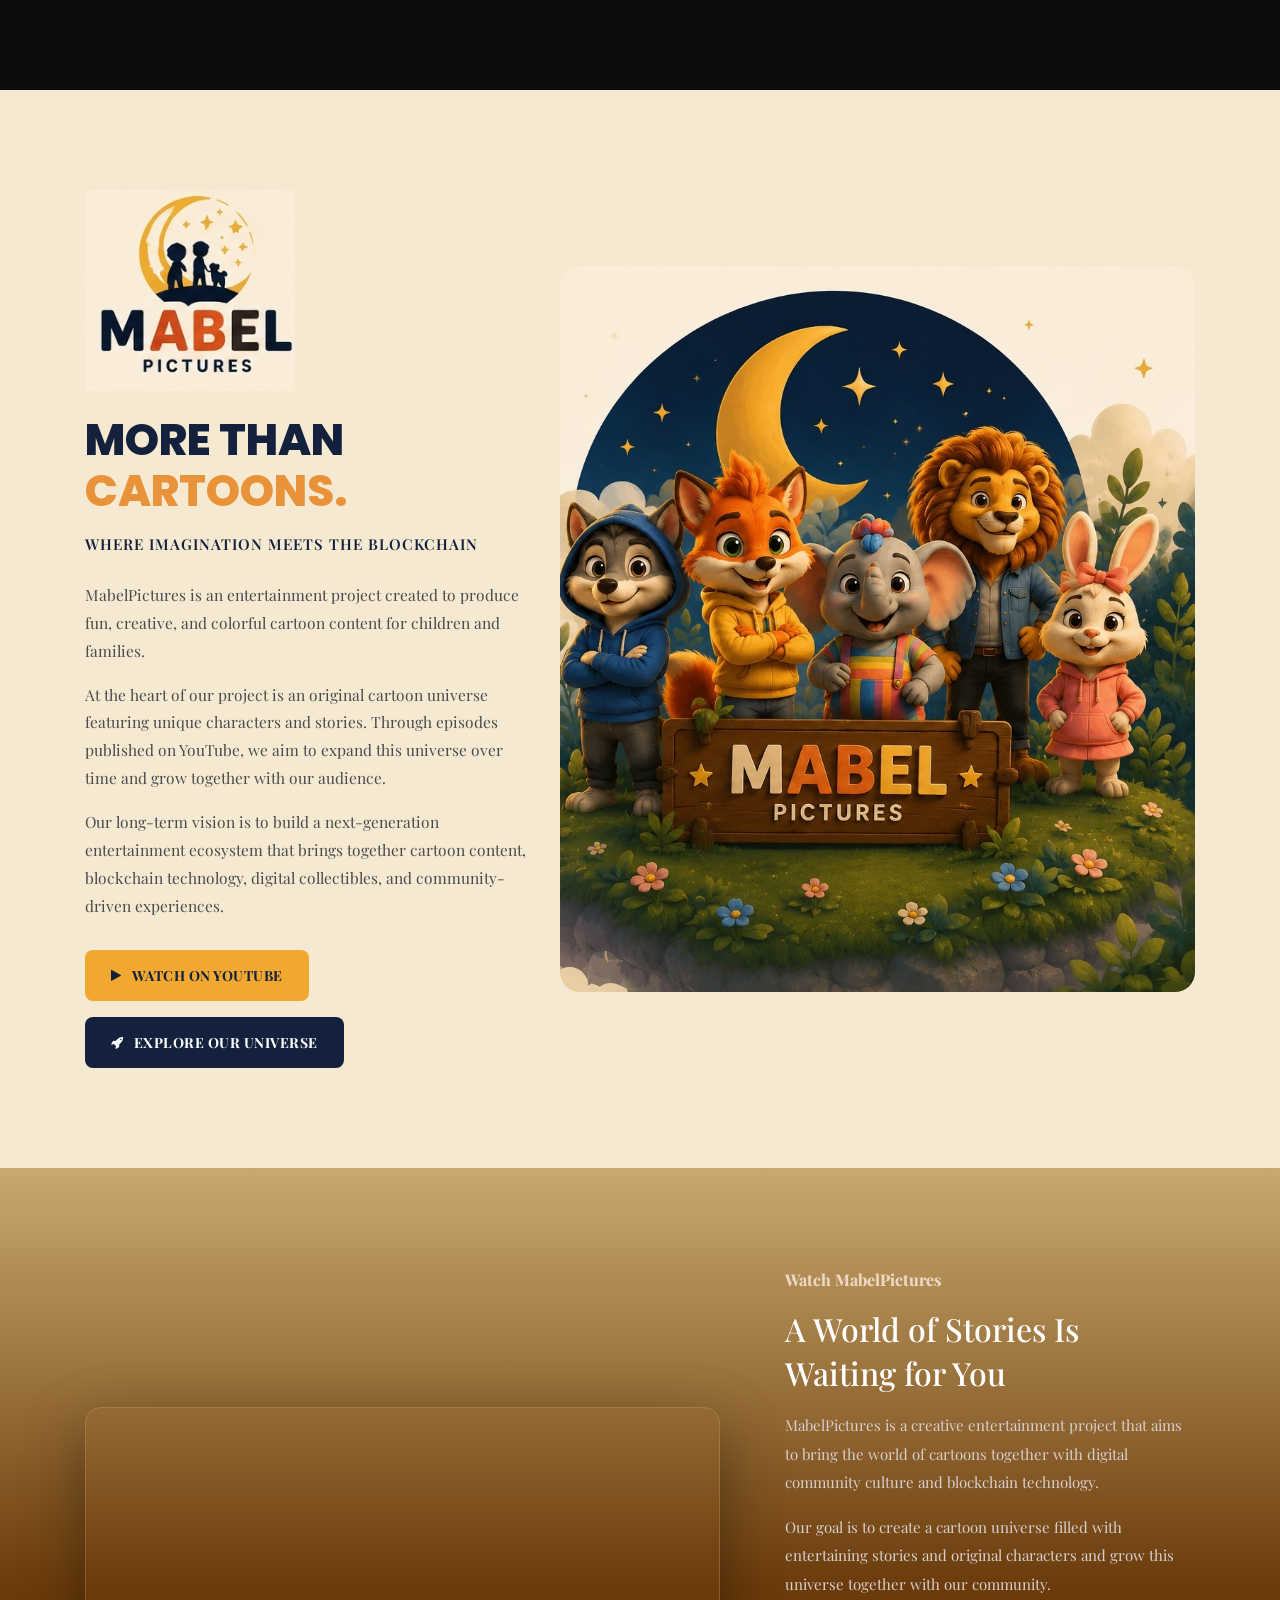
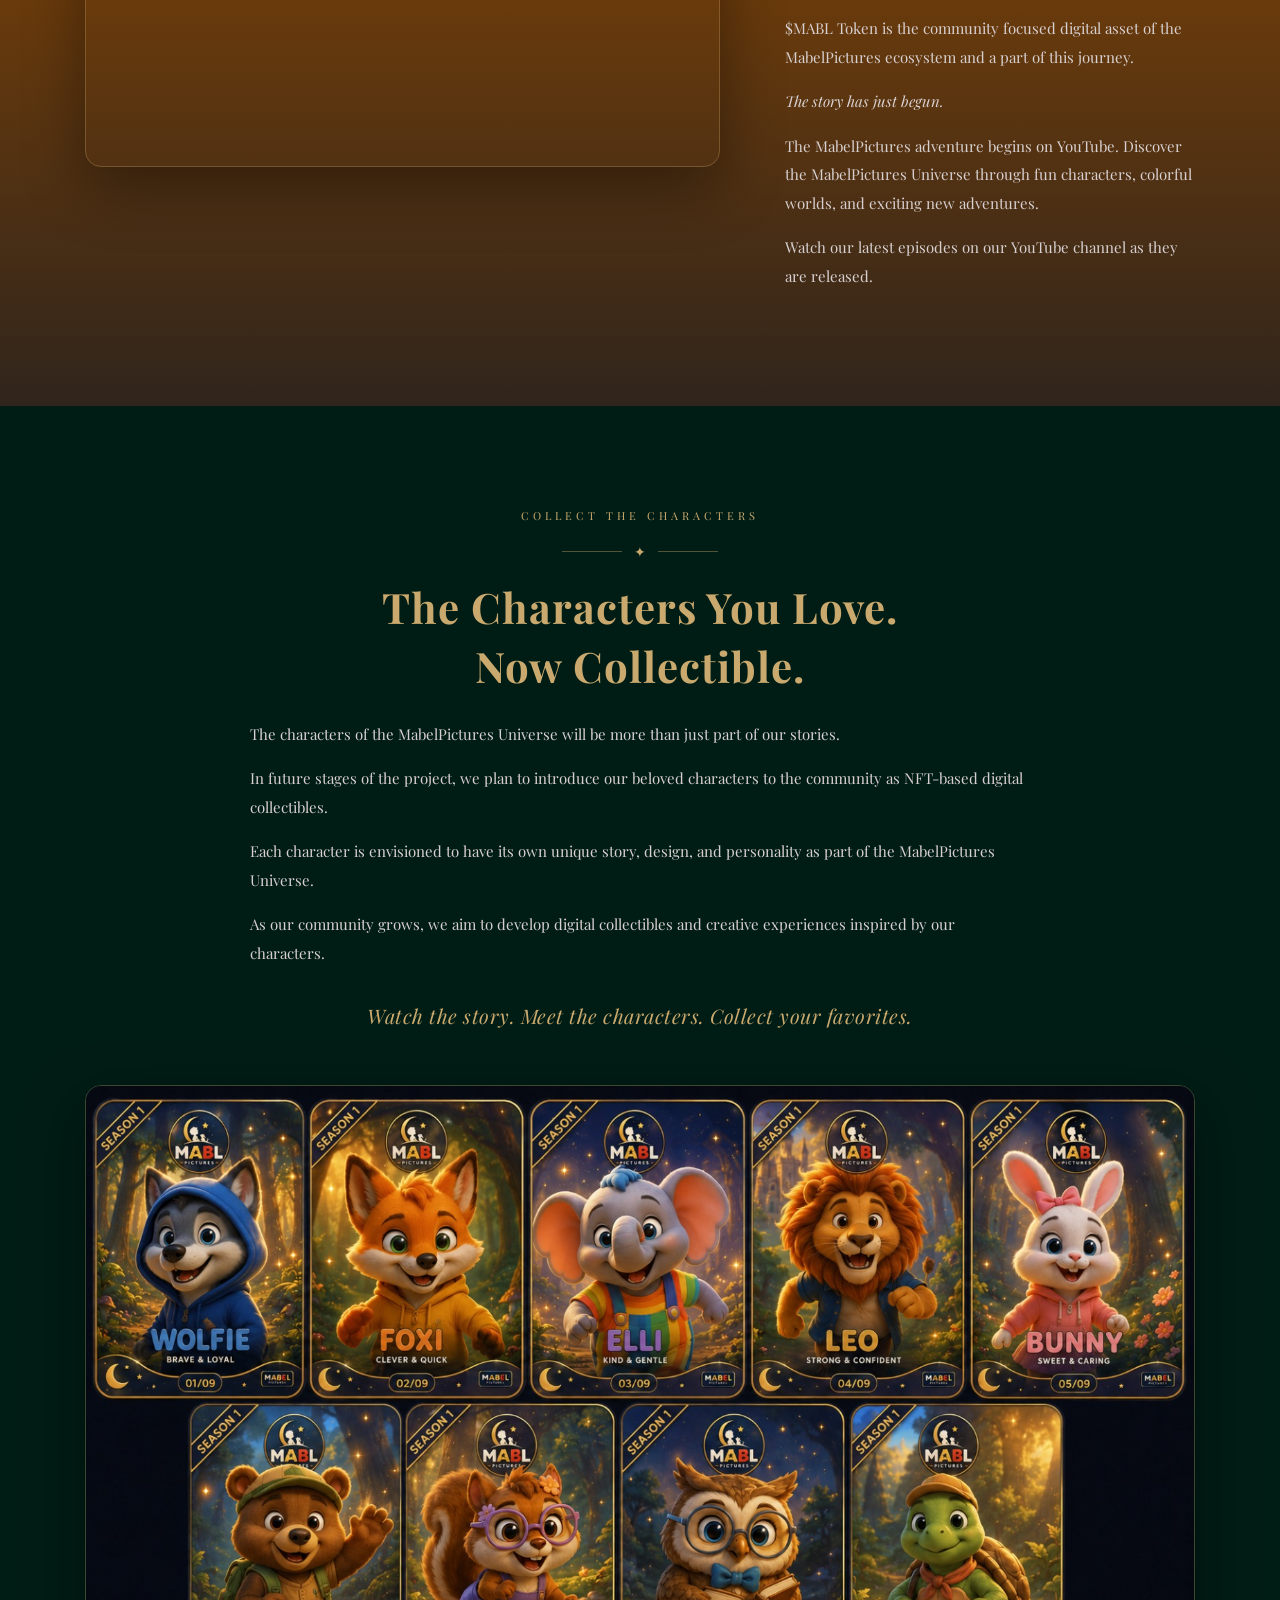
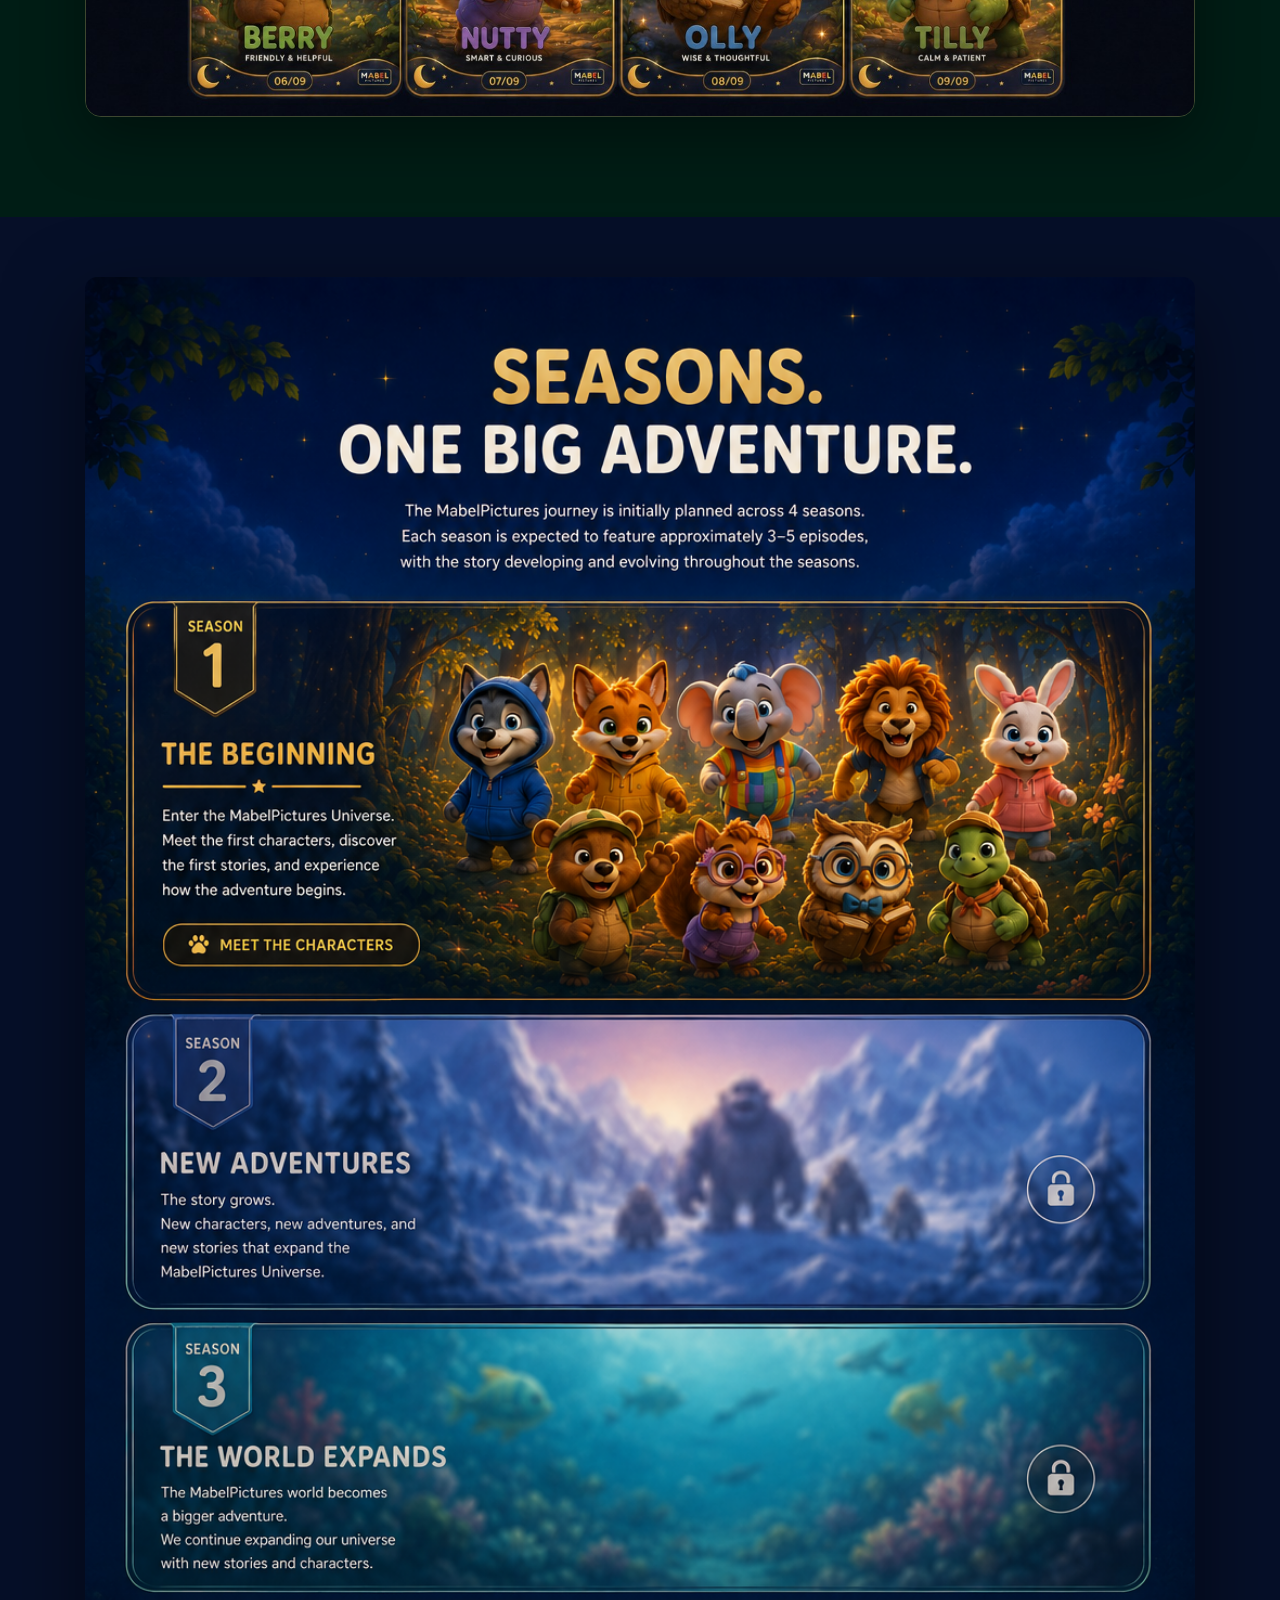
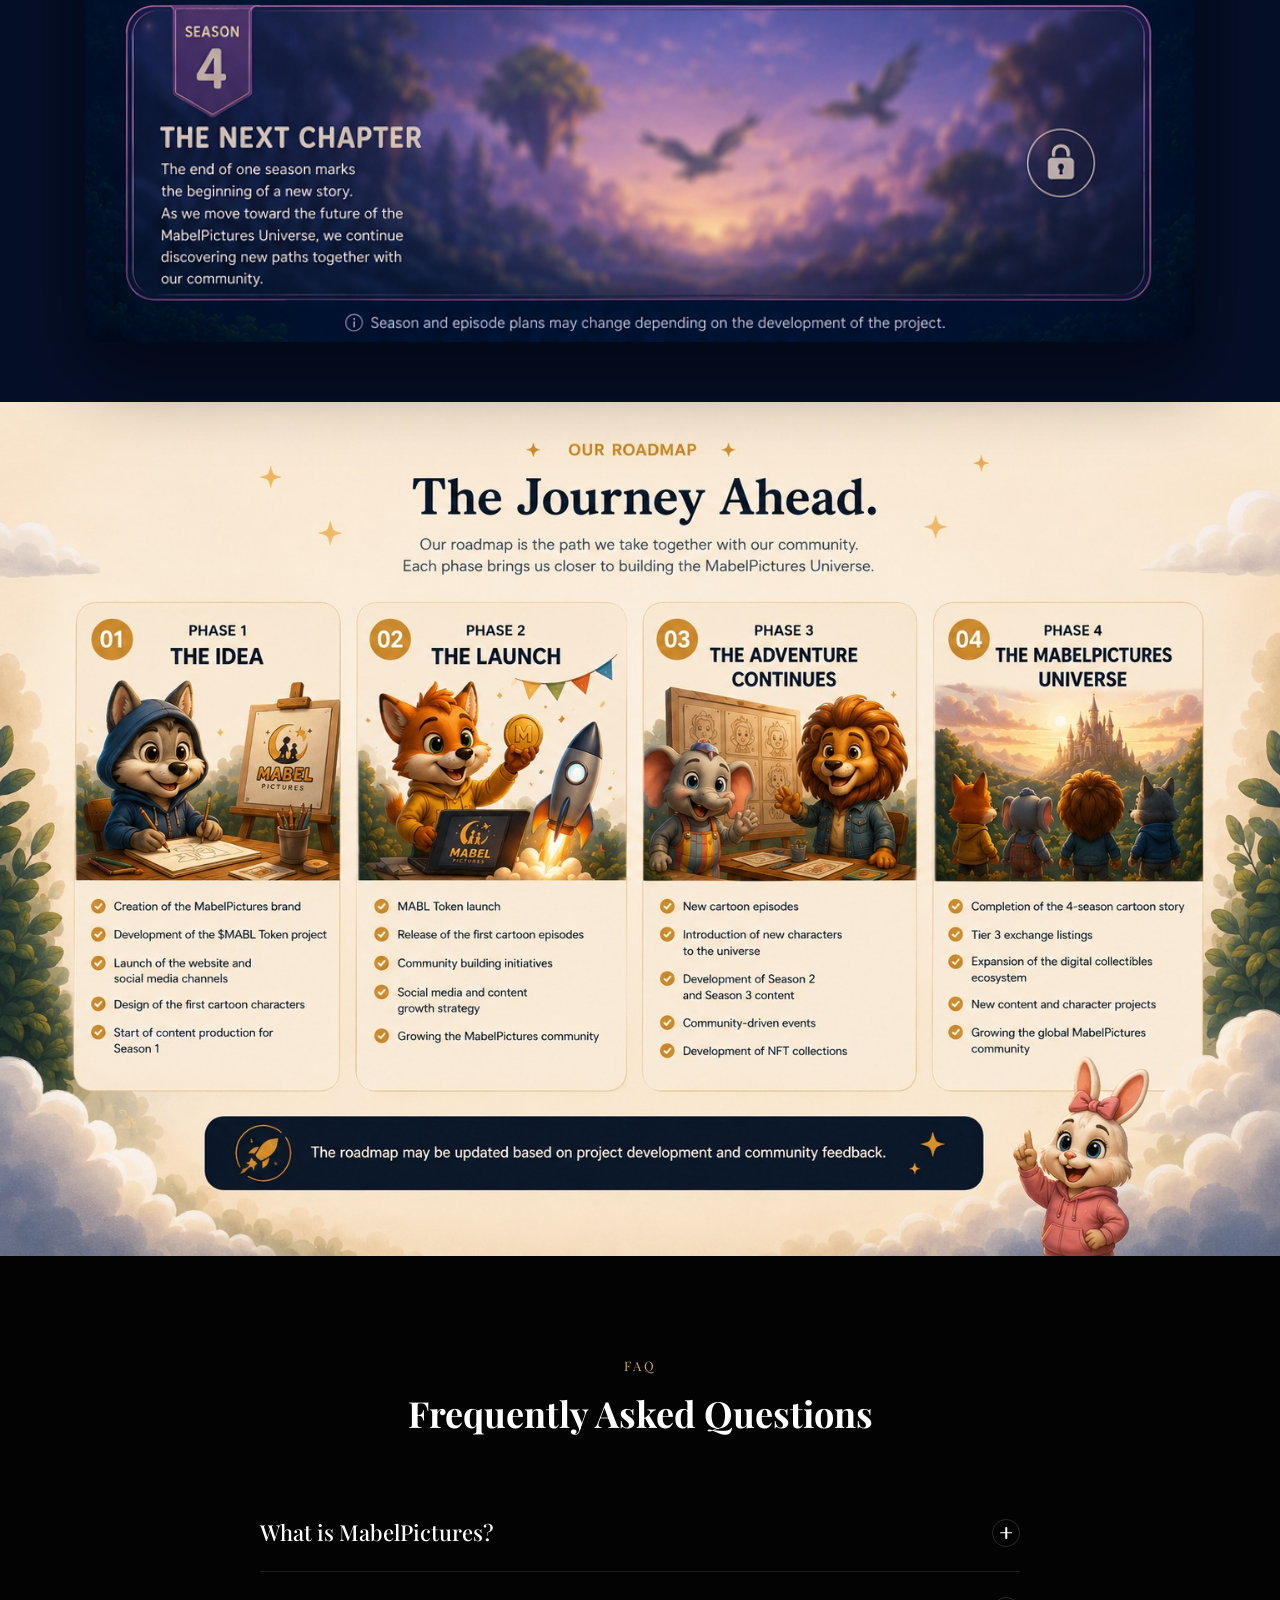
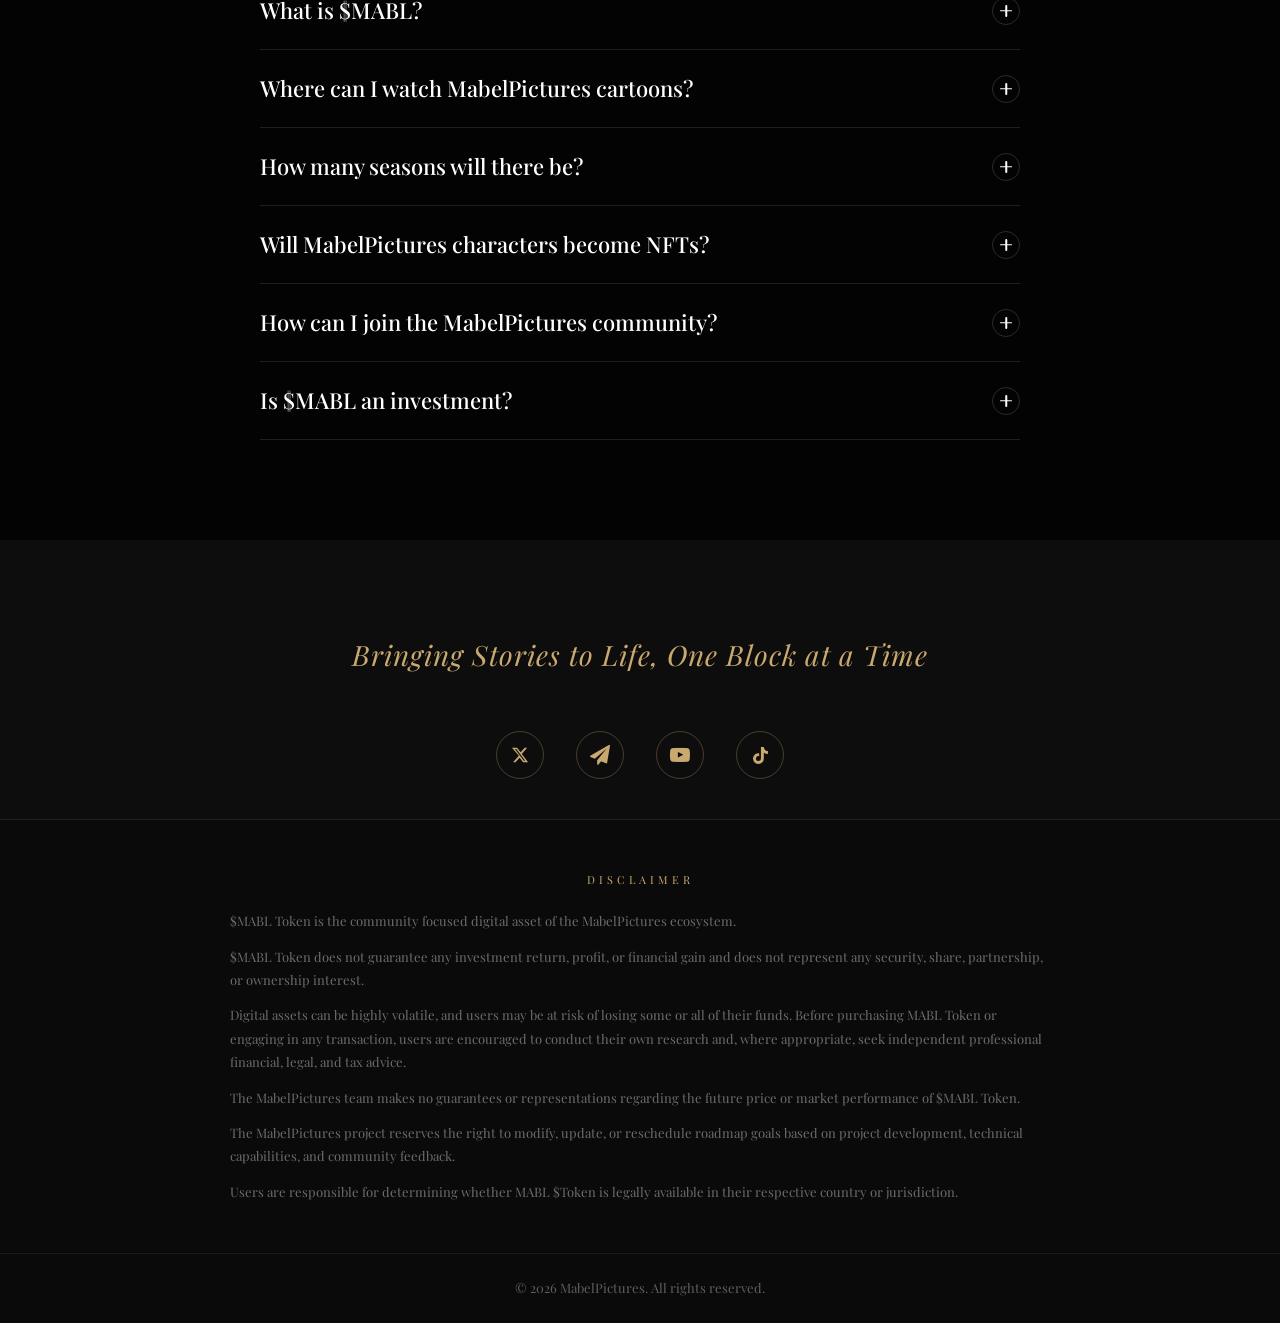
==== commit 6adecf0b: "Update index.html" ====
--- a/index.html
+++ b/index.html
@@ -142,40 +142,37 @@
     </header>
     <!-- ##### Header Area End ##### -->
 
-    <section class="hero-section ico-bg3 relative hidden" id="home" style="background: #0d0d0d; min-height: 85vh !important; padding-bottom: 0 !important;">
-      <!-- Bulanık, boşlukları dolduran arka video katmanı -->
-      <video autoplay muted loop playsinline id="heroVideoBlurBg" class="hero-video-blur-bg">
-        <source src="./hero-video.mp4" type="video/mp4">
-      </video>
-
-      <!-- Ön plan: tam, kırpılmamış video -->
-      <video autoplay muted loop playsinline id="heroVideo" class="hero-video-bg">
-        <source src="./hero-video.mp4" type="video/mp4">
-      </video>
-
-      <!-- Overlay -->
-      <div class="hero-video-overlay"></div>
-
-      <!-- Ses Aç/Kapat Butonu -->
-      <button id="muteToggleBtn" aria-label="Sesi aç/kapat" style="
-          position: absolute;
-          bottom: 24px;
-          right: 24px;
-          z-index: 3;
-          width: 46px;
-          height: 46px;
-          border-radius: 50%;
-          border: 1px solid rgba(201, 169, 110, 0.5);
-          background: rgba(13, 13, 13, 0.6);
-          color: #c9a96e;
-          display: flex;
-          align-items: center;
-          justify-content: center;
-          cursor: pointer;
-          backdrop-filter: blur(4px);
-        ">
-        <i id="muteIcon" class="fa fa-volume-off" style="font-size: 18px"></i>
-      </button>
+    <section class="hero-section ico-bg3 relative hidden" id="home" style="background: #0d0d0d; padding-bottom: 0 !important; margin-top: 100px;">
+      <!-- 16:9 oranında video kutusu (kırpma/boşluk olmaz) -->
+      <div style="position: relative; width: 100%; aspect-ratio: 16 / 9;">
+        <video autoplay muted loop playsinline id="heroVideo" class="hero-video-bg">
+          <source src="./hero-video.mp4" type="video/mp4">
+        </video>
+
+        <!-- Overlay -->
+        <div class="hero-video-overlay"></div>
+
+        <!-- Ses Aç/Kapat Butonu -->
+        <button id="muteToggleBtn" aria-label="Sesi aç/kapat" style="
+            position: absolute;
+            bottom: 24px;
+            right: 24px;
+            z-index: 3;
+            width: 46px;
+            height: 46px;
+            border-radius: 50%;
+            border: 1px solid rgba(201, 169, 110, 0.5);
+            background: rgba(13, 13, 13, 0.6);
+            color: #c9a96e;
+            display: flex;
+            align-items: center;
+            justify-content: center;
+            cursor: pointer;
+            backdrop-filter: blur(4px);
+          ">
+          <i id="muteIcon" class="fa fa-volume-off" style="font-size: 18px"></i>
+        </button>
+      </div>
 
       <!-- Hero Content -->
       <div class="hero-section-content">
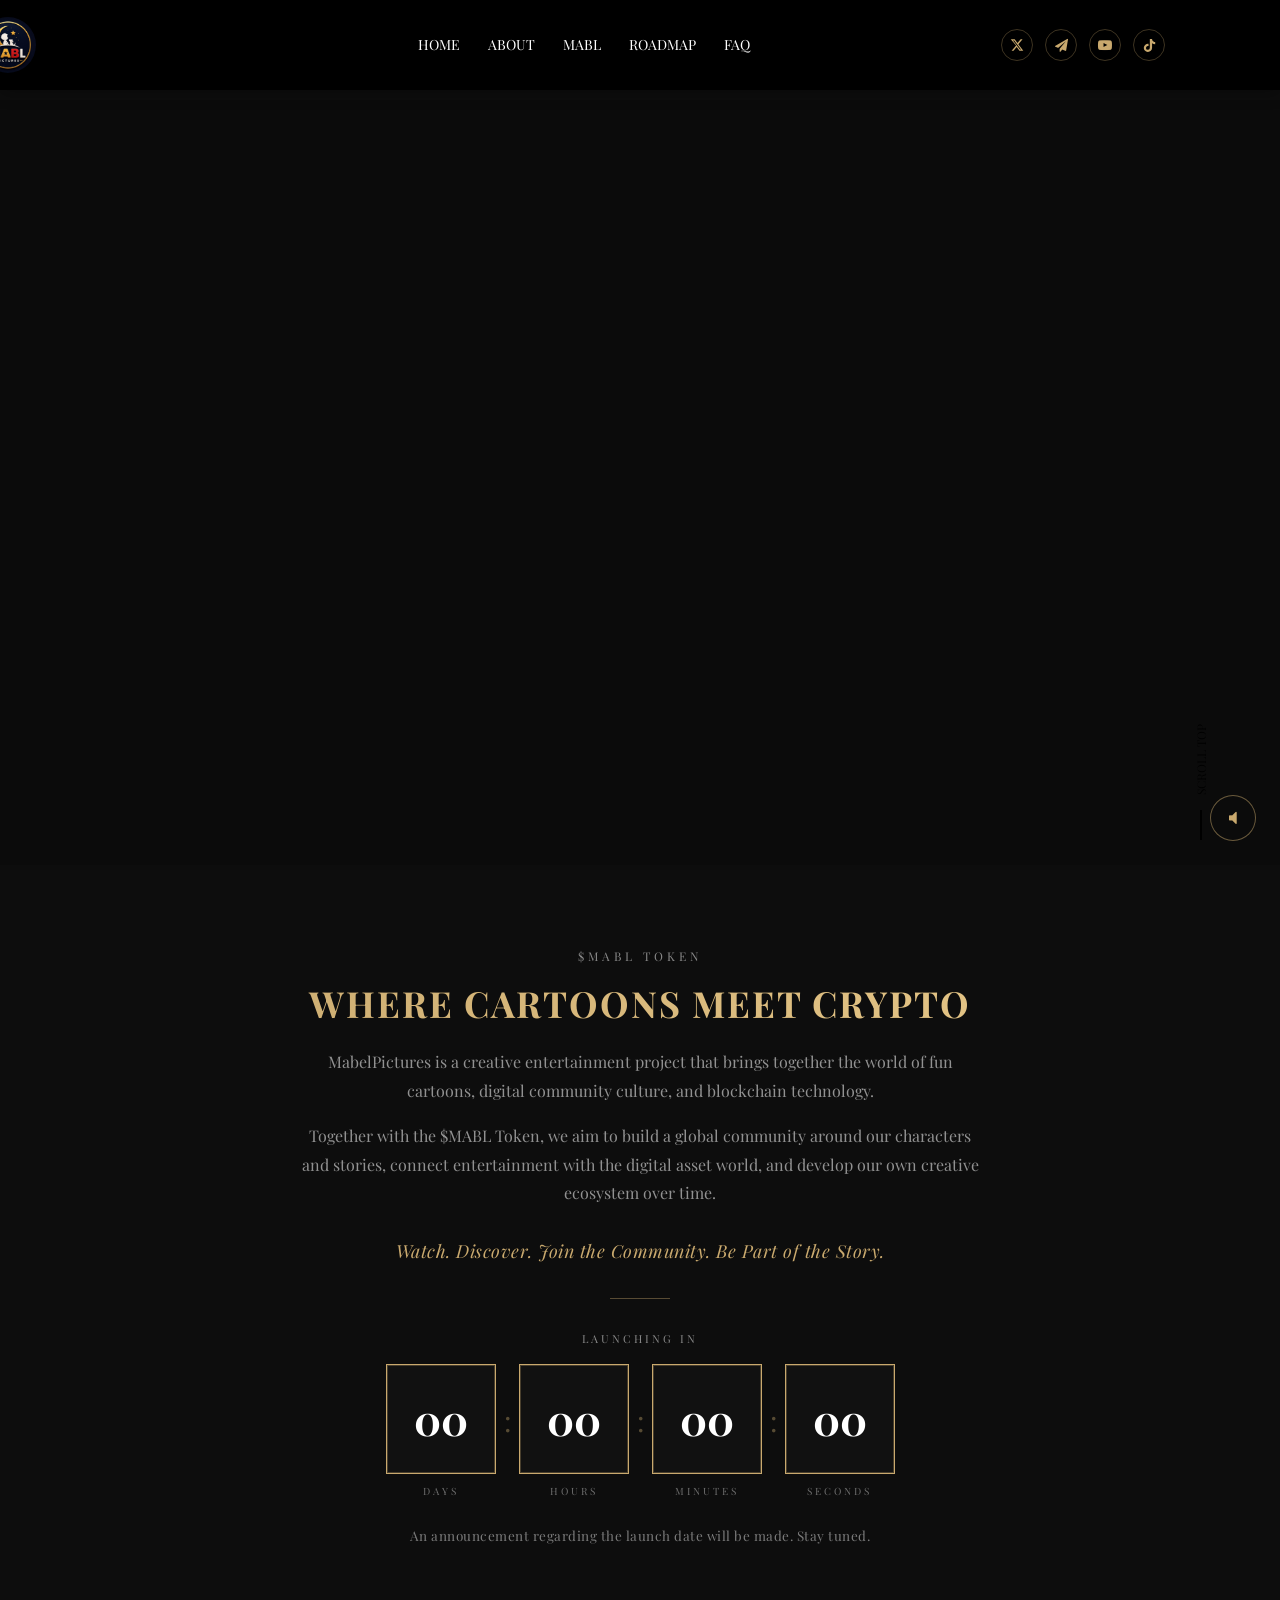
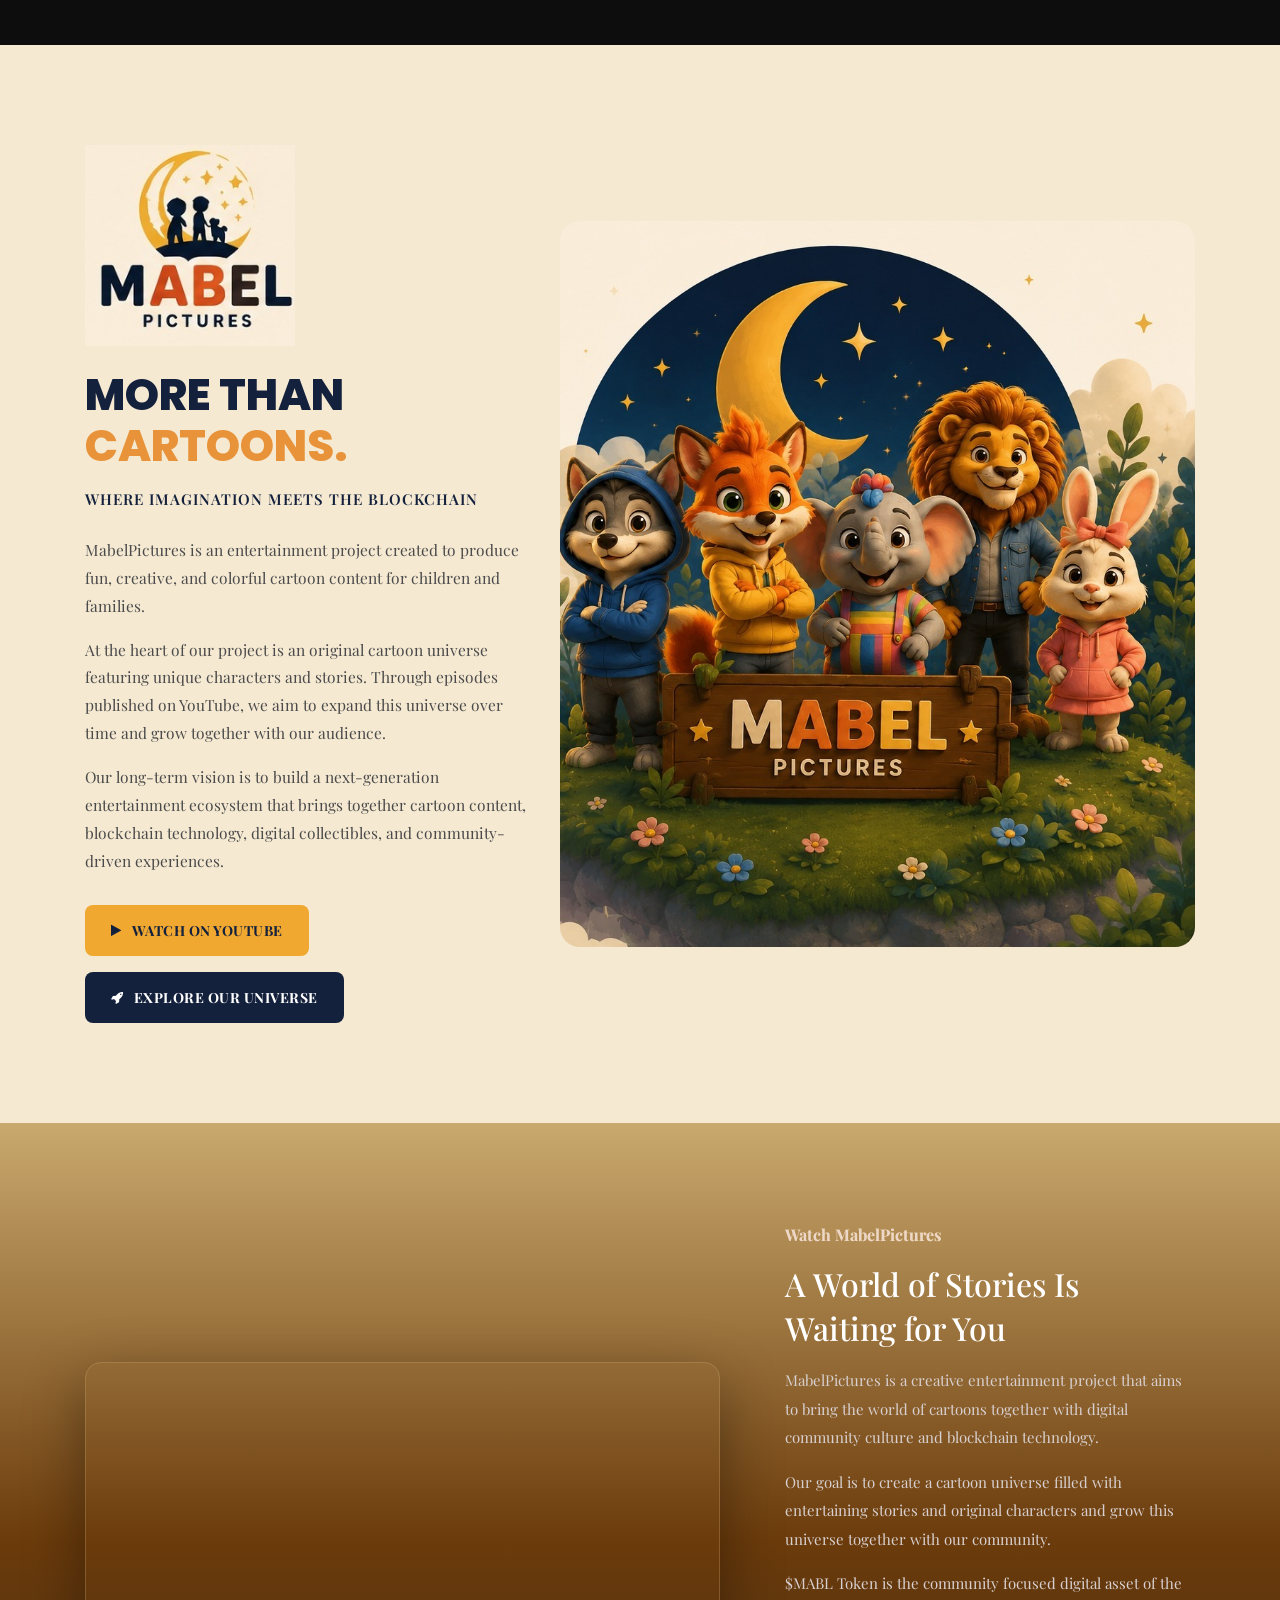
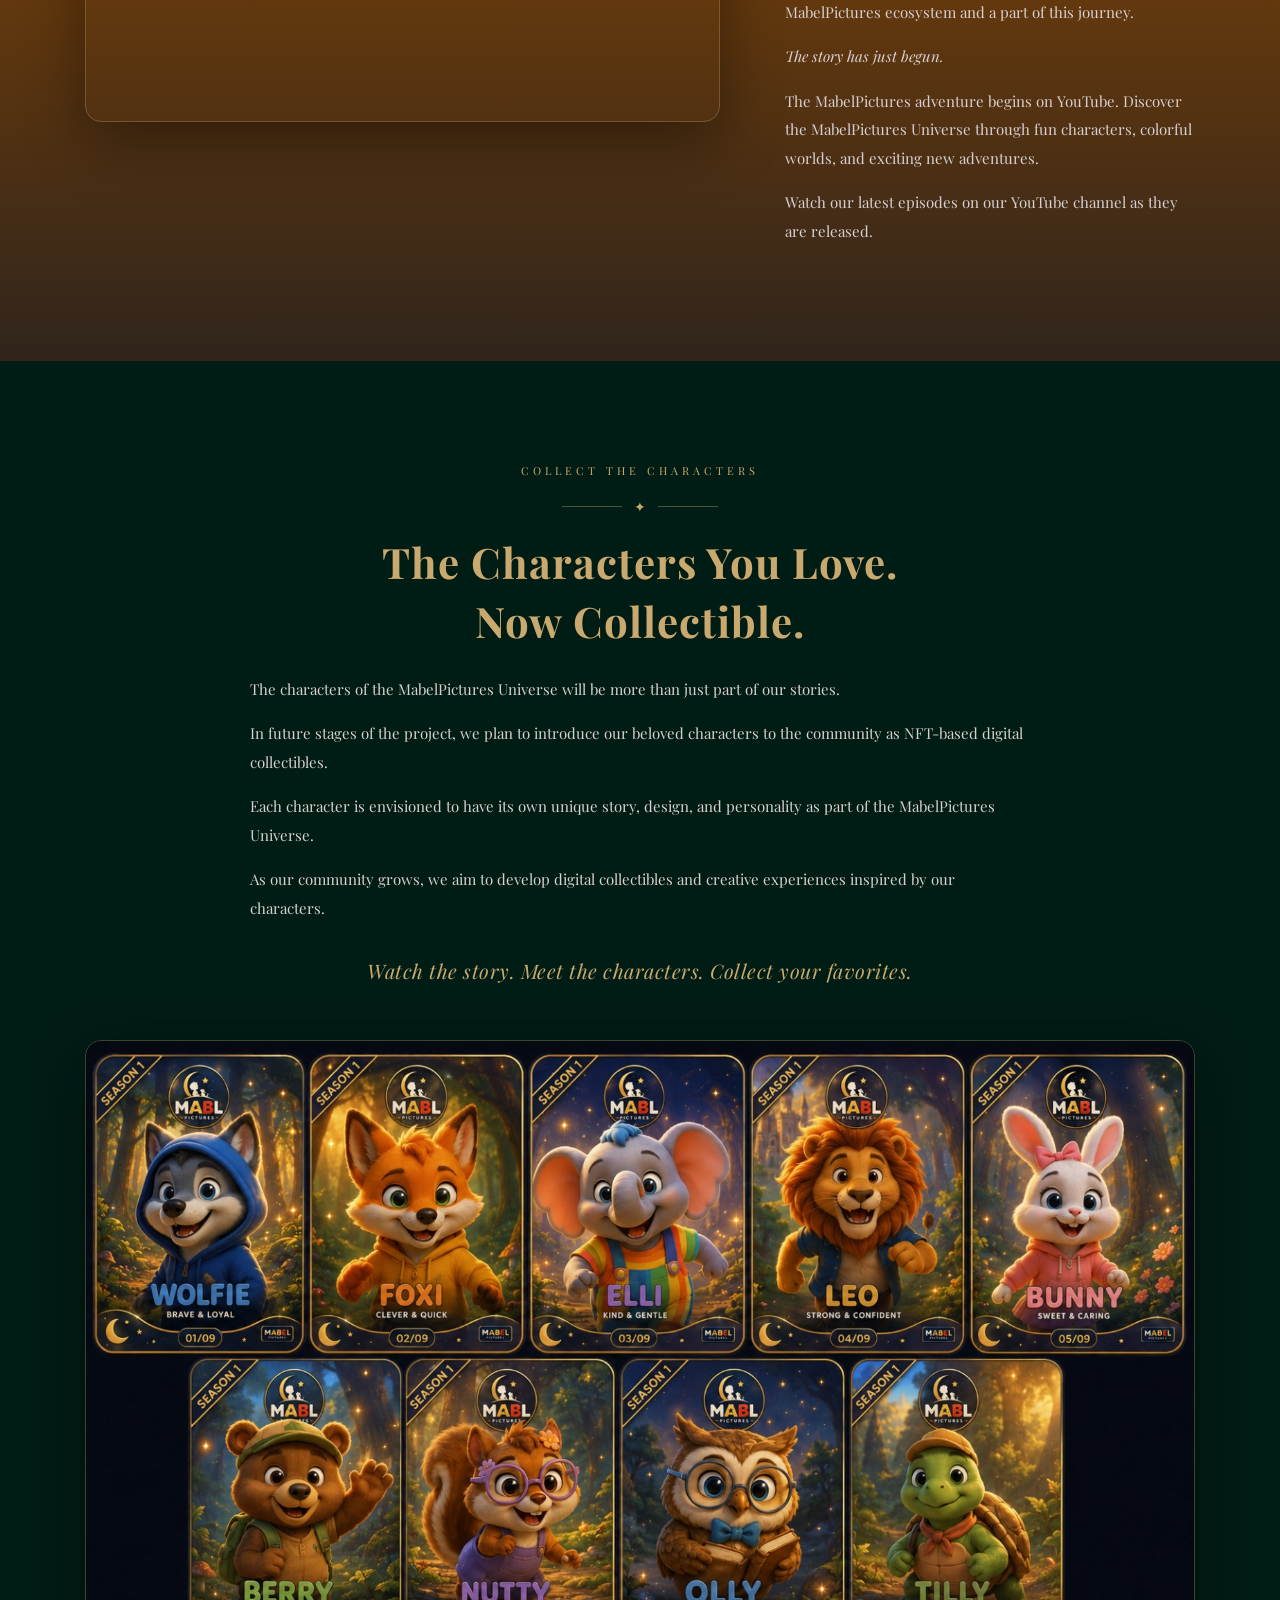
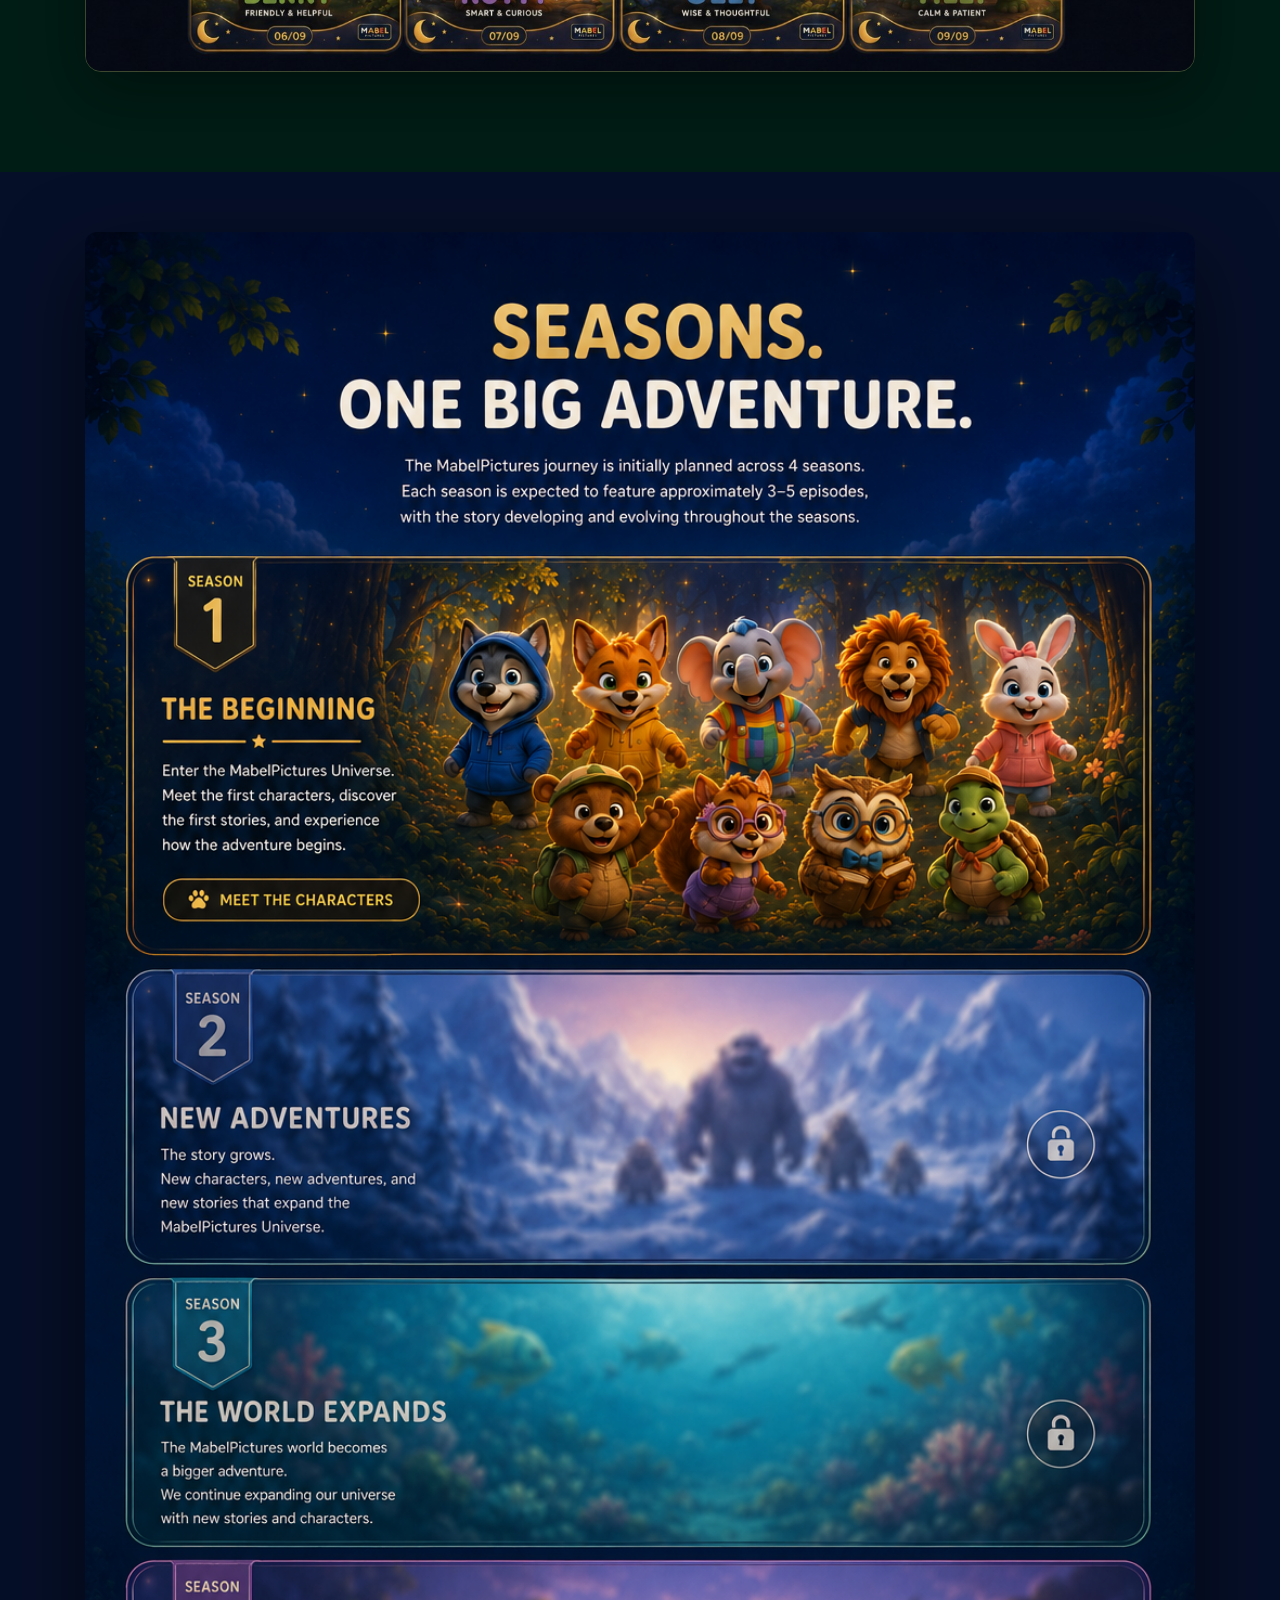
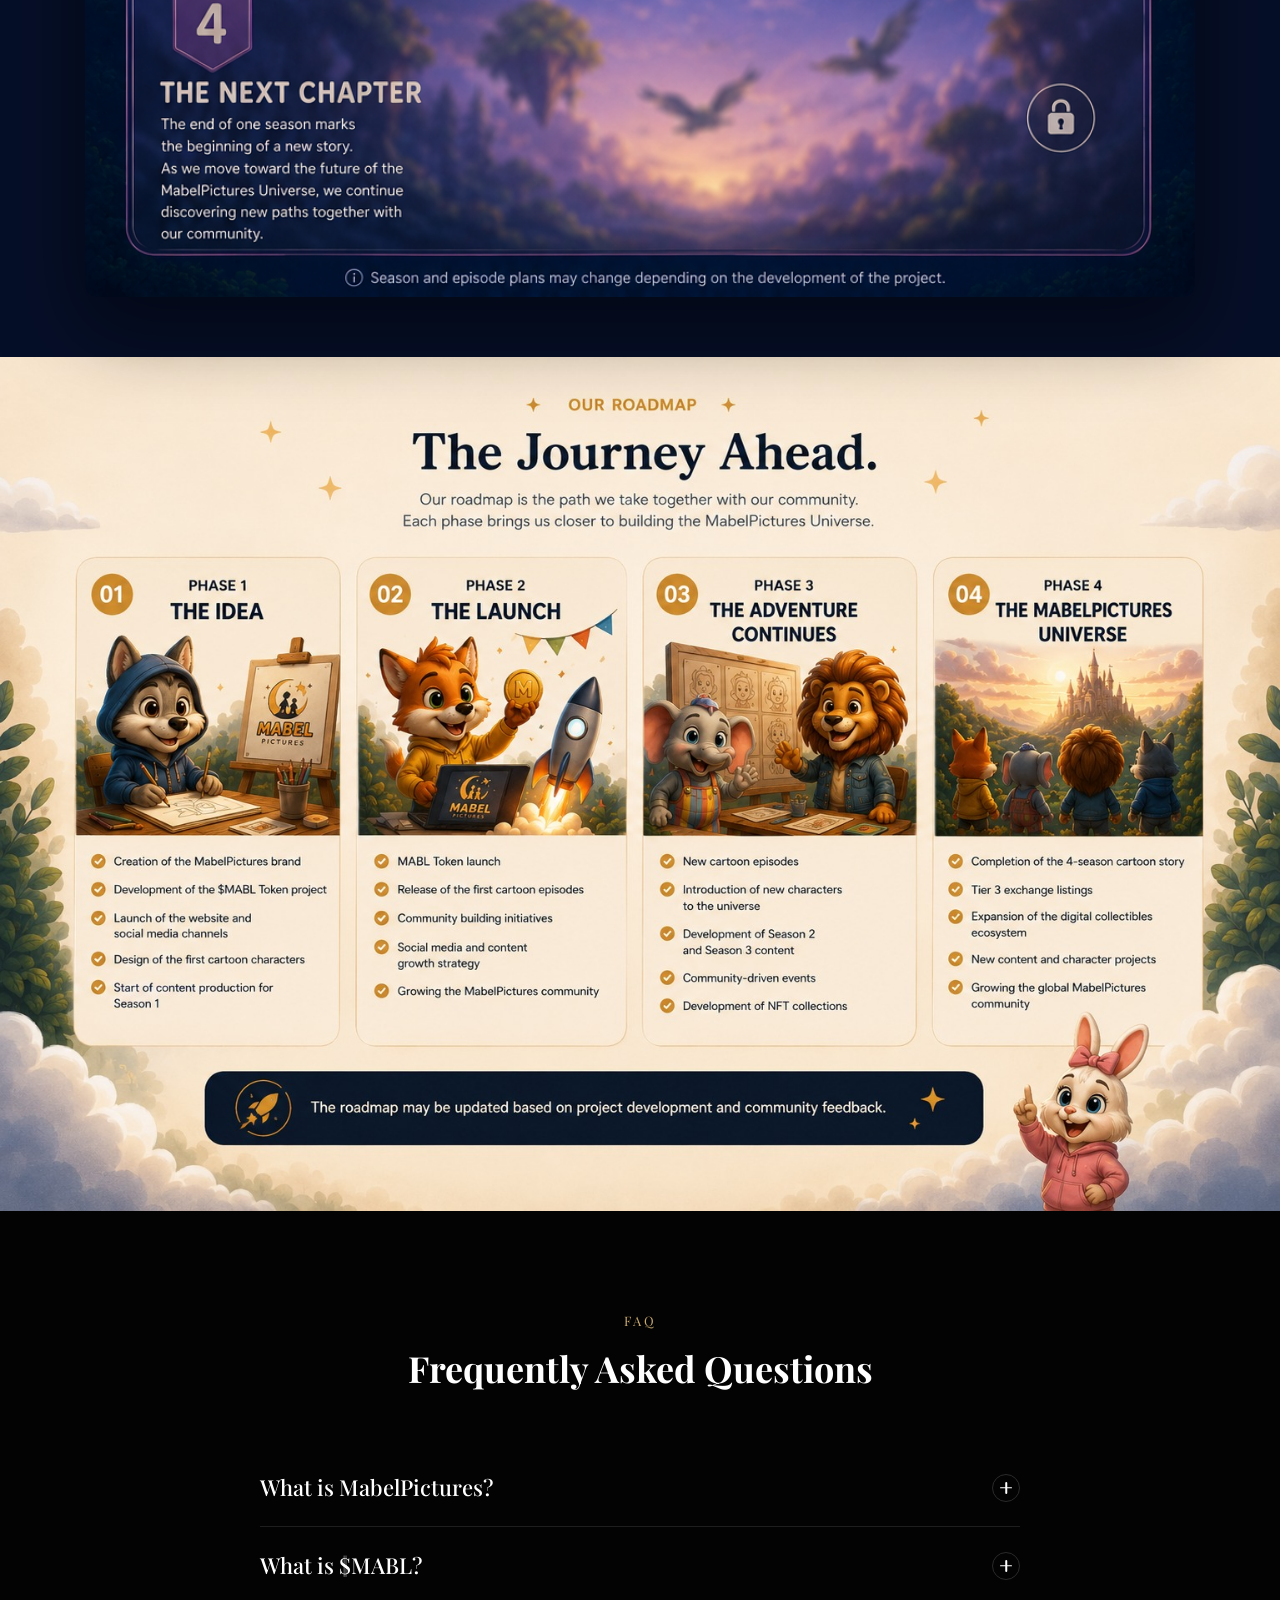
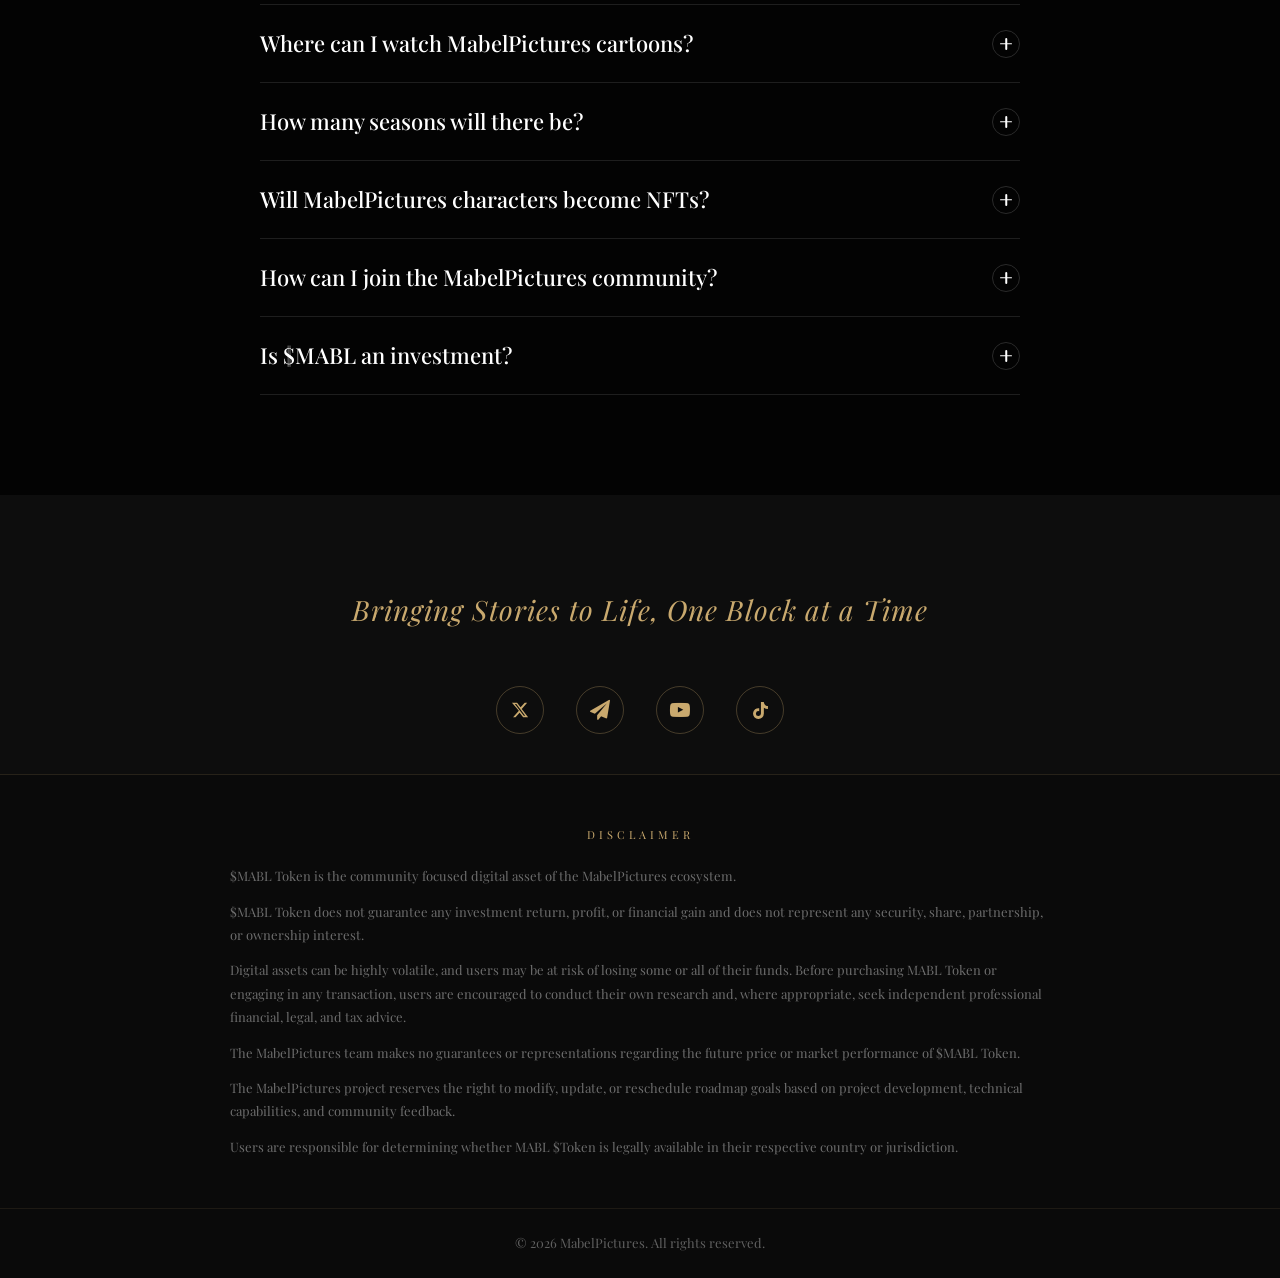
==== commit 688ef60a: "Update index.html" ====
--- a/index.html
+++ b/index.html
@@ -142,37 +142,35 @@
     </header>
     <!-- ##### Header Area End ##### -->
 
-    <section class="hero-section ico-bg3 relative hidden" id="home" style="background: #0d0d0d; padding-bottom: 0 !important; margin-top: 100px;">
-      <!-- 16:9 oranında video kutusu (kırpma/boşluk olmaz) -->
-      <div style="position: relative; width: 100%; aspect-ratio: 16 / 9;">
-        <video autoplay muted loop playsinline id="heroVideo" class="hero-video-bg">
-          <source src="./hero-video.mp4" type="video/mp4">
-        </video>
-
-        <!-- Overlay -->
-        <div class="hero-video-overlay"></div>
-
-        <!-- Ses Aç/Kapat Butonu -->
-        <button id="muteToggleBtn" aria-label="Sesi aç/kapat" style="
-            position: absolute;
-            bottom: 24px;
-            right: 24px;
-            z-index: 3;
-            width: 46px;
-            height: 46px;
-            border-radius: 50%;
-            border: 1px solid rgba(201, 169, 110, 0.5);
-            background: rgba(13, 13, 13, 0.6);
-            color: #c9a96e;
-            display: flex;
-            align-items: center;
-            justify-content: center;
-            cursor: pointer;
-            backdrop-filter: blur(4px);
-          ">
-          <i id="muteIcon" class="fa fa-volume-off" style="font-size: 18px"></i>
-        </button>
-      </div>
+    <section class="hero-section ico-bg3 relative hidden" id="home" style="background: #0d0d0d; min-height: 85vh !important; padding-bottom: 0 !important; margin-top: 100px;">
+      <!-- Video (tam kaplar, boşluk kalmaz) -->
+      <video autoplay muted loop playsinline id="heroVideo" class="hero-video-bg">
+        <source src="./hero-video.mp4" type="video/mp4">
+      </video>
+
+      <!-- Overlay -->
+      <div class="hero-video-overlay"></div>
+
+      <!-- Ses Aç/Kapat Butonu -->
+      <button id="muteToggleBtn" aria-label="Sesi aç/kapat" style="
+          position: absolute;
+          bottom: 24px;
+          right: 24px;
+          z-index: 3;
+          width: 46px;
+          height: 46px;
+          border-radius: 50%;
+          border: 1px solid rgba(201, 169, 110, 0.5);
+          background: rgba(13, 13, 13, 0.6);
+          color: #c9a96e;
+          display: flex;
+          align-items: center;
+          justify-content: center;
+          cursor: pointer;
+          backdrop-filter: blur(4px);
+        ">
+        <i id="muteIcon" class="fa fa-volume-off" style="font-size: 18px"></i>
+      </button>
 
       <!-- Hero Content -->
       <div class="hero-section-content">
--- a/fashionx-custom.css
+++ b/fashionx-custom.css
@@ -44,11 +44,9 @@
   .hero-section { padding-bottom: 120px !important; min-height: 90vh !important; }
 }
 
-.hero-video-blur-bg { position: absolute; top: 100px; left: 0px; width: 100%; height: calc(100% - 100px); object-fit: cover; z-index: 0; filter: blur(50px) saturate(1.4) brightness(0.65); transform: scale(1.15); }
-
-.hero-video-bg { position: absolute; top: 100px; left: 0px; width: 100%; height: calc(100% - 100px); object-fit: contain; z-index: 0; filter: saturate(1.35) contrast(1.12) brightness(1.08); }
-
-.hero-video-overlay { position: absolute; top: 100px; left: 0px; width: 100%; height: calc(100% - 100px); background: rgba(0, 0, 0, 0.15); z-index: 1; }
+.hero-video-bg { position: absolute; top: 0px; left: 0px; width: 100%; height: 100%; object-fit: cover; object-position: center 35%; z-index: 0; filter: saturate(1.35) contrast(1.12) brightness(1.08); }
+
+.hero-video-overlay { position: absolute; top: 0px; left: 0px; width: 100%; height: 100%; background: rgba(0, 0, 0, 0.15); z-index: 1; }
 
 .hero-section-content { position: relative; z-index: 2; }
 
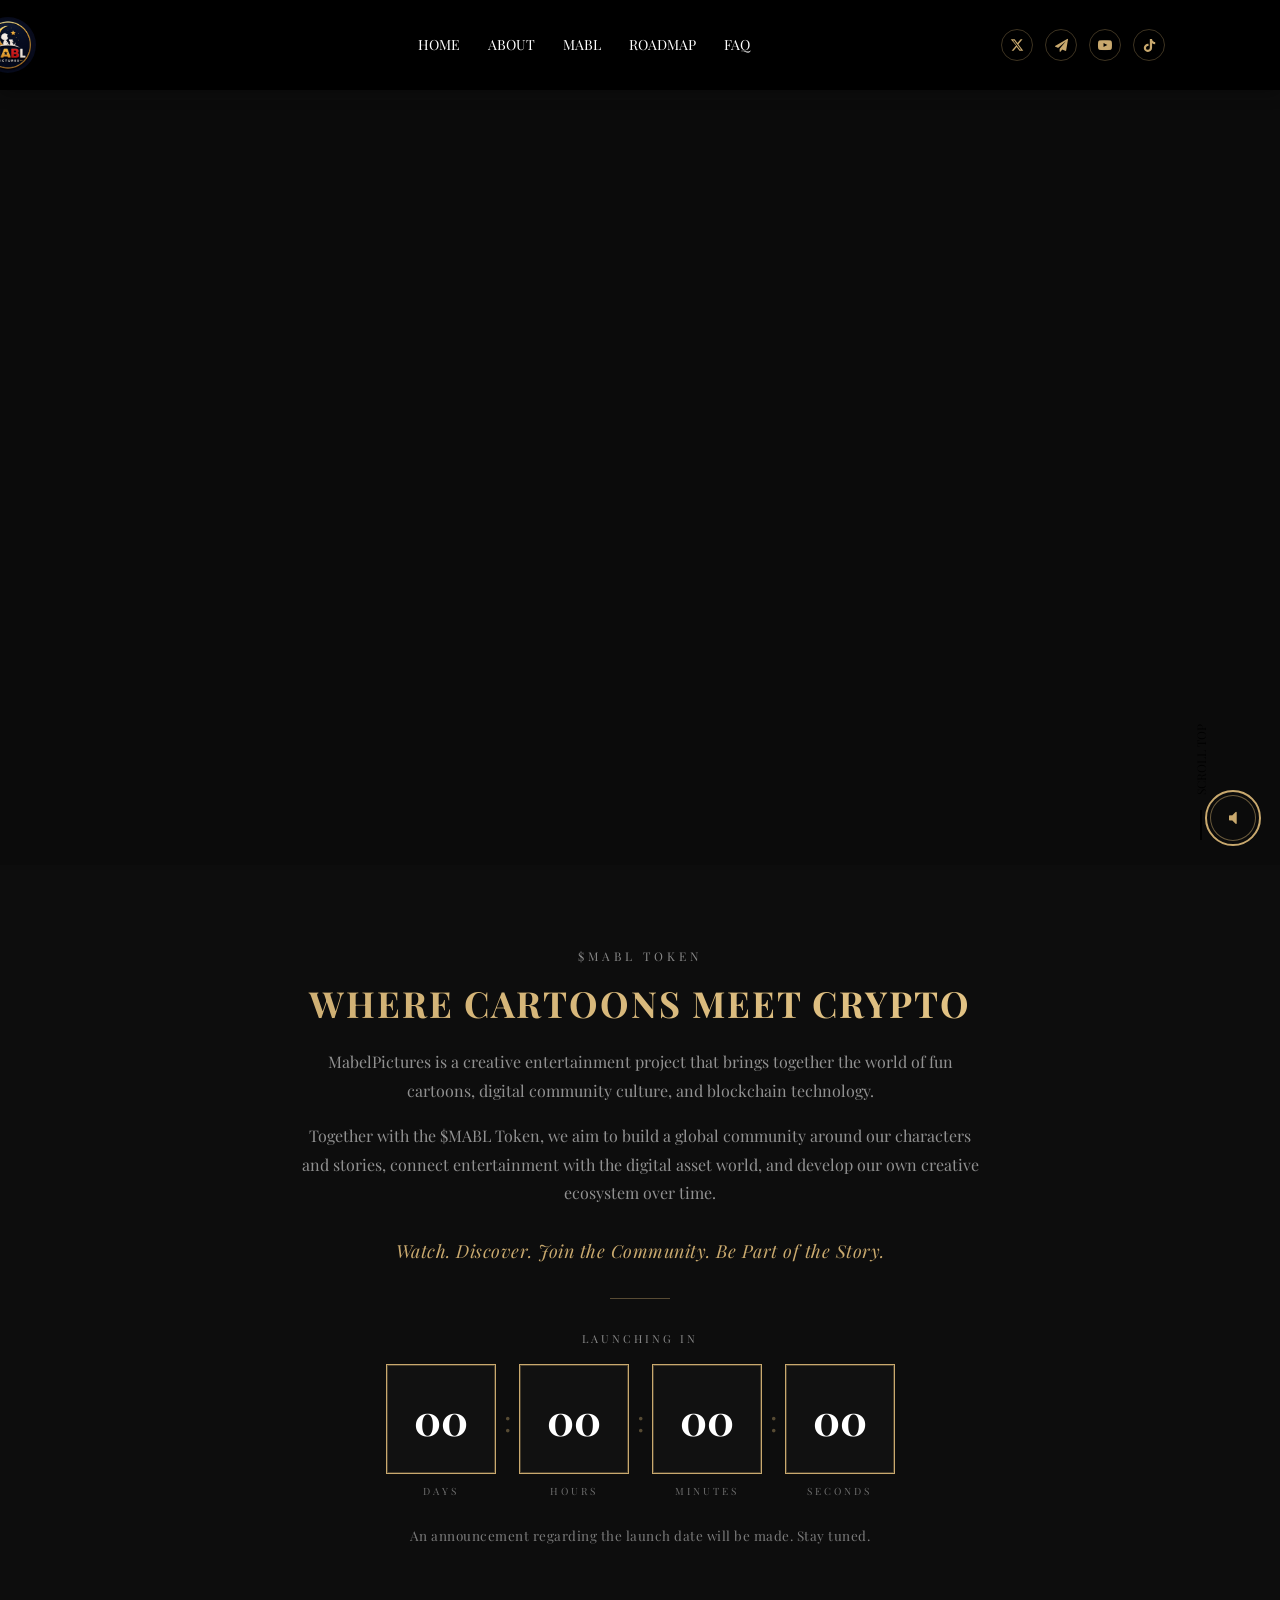
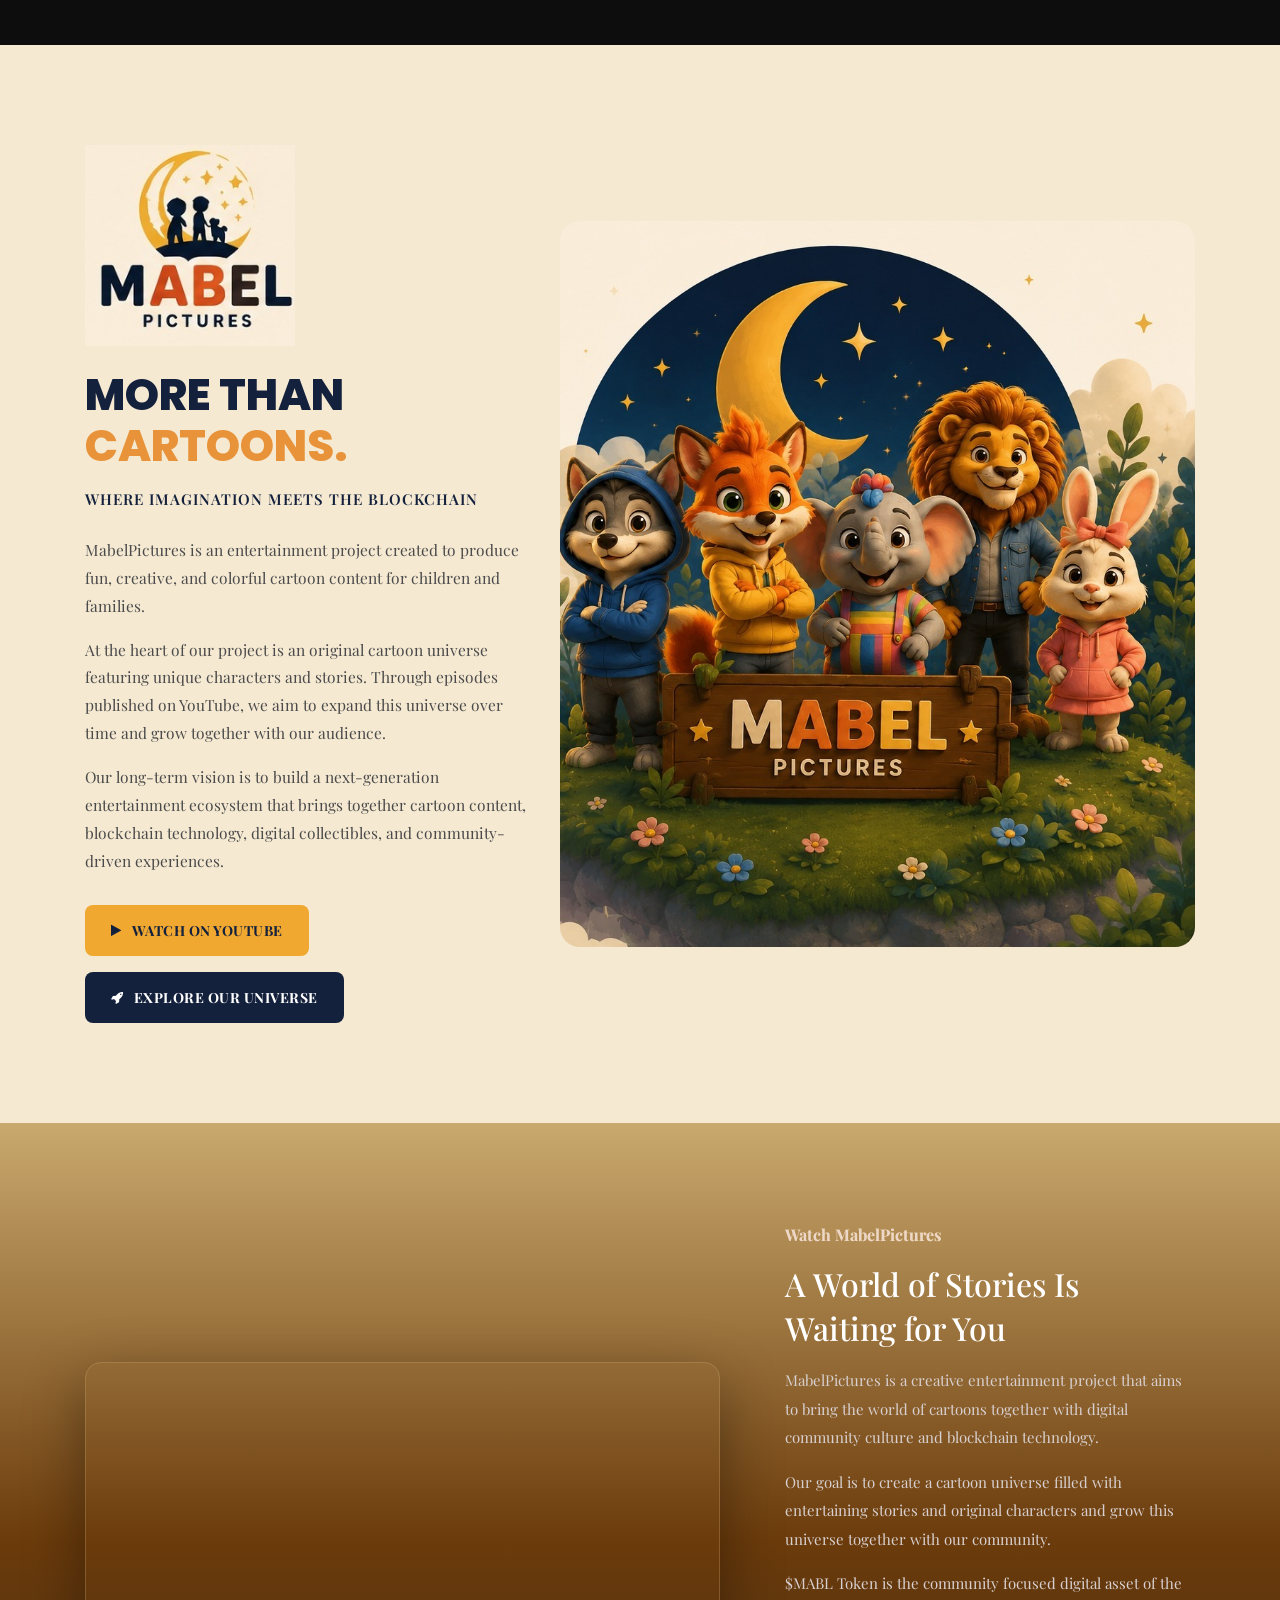
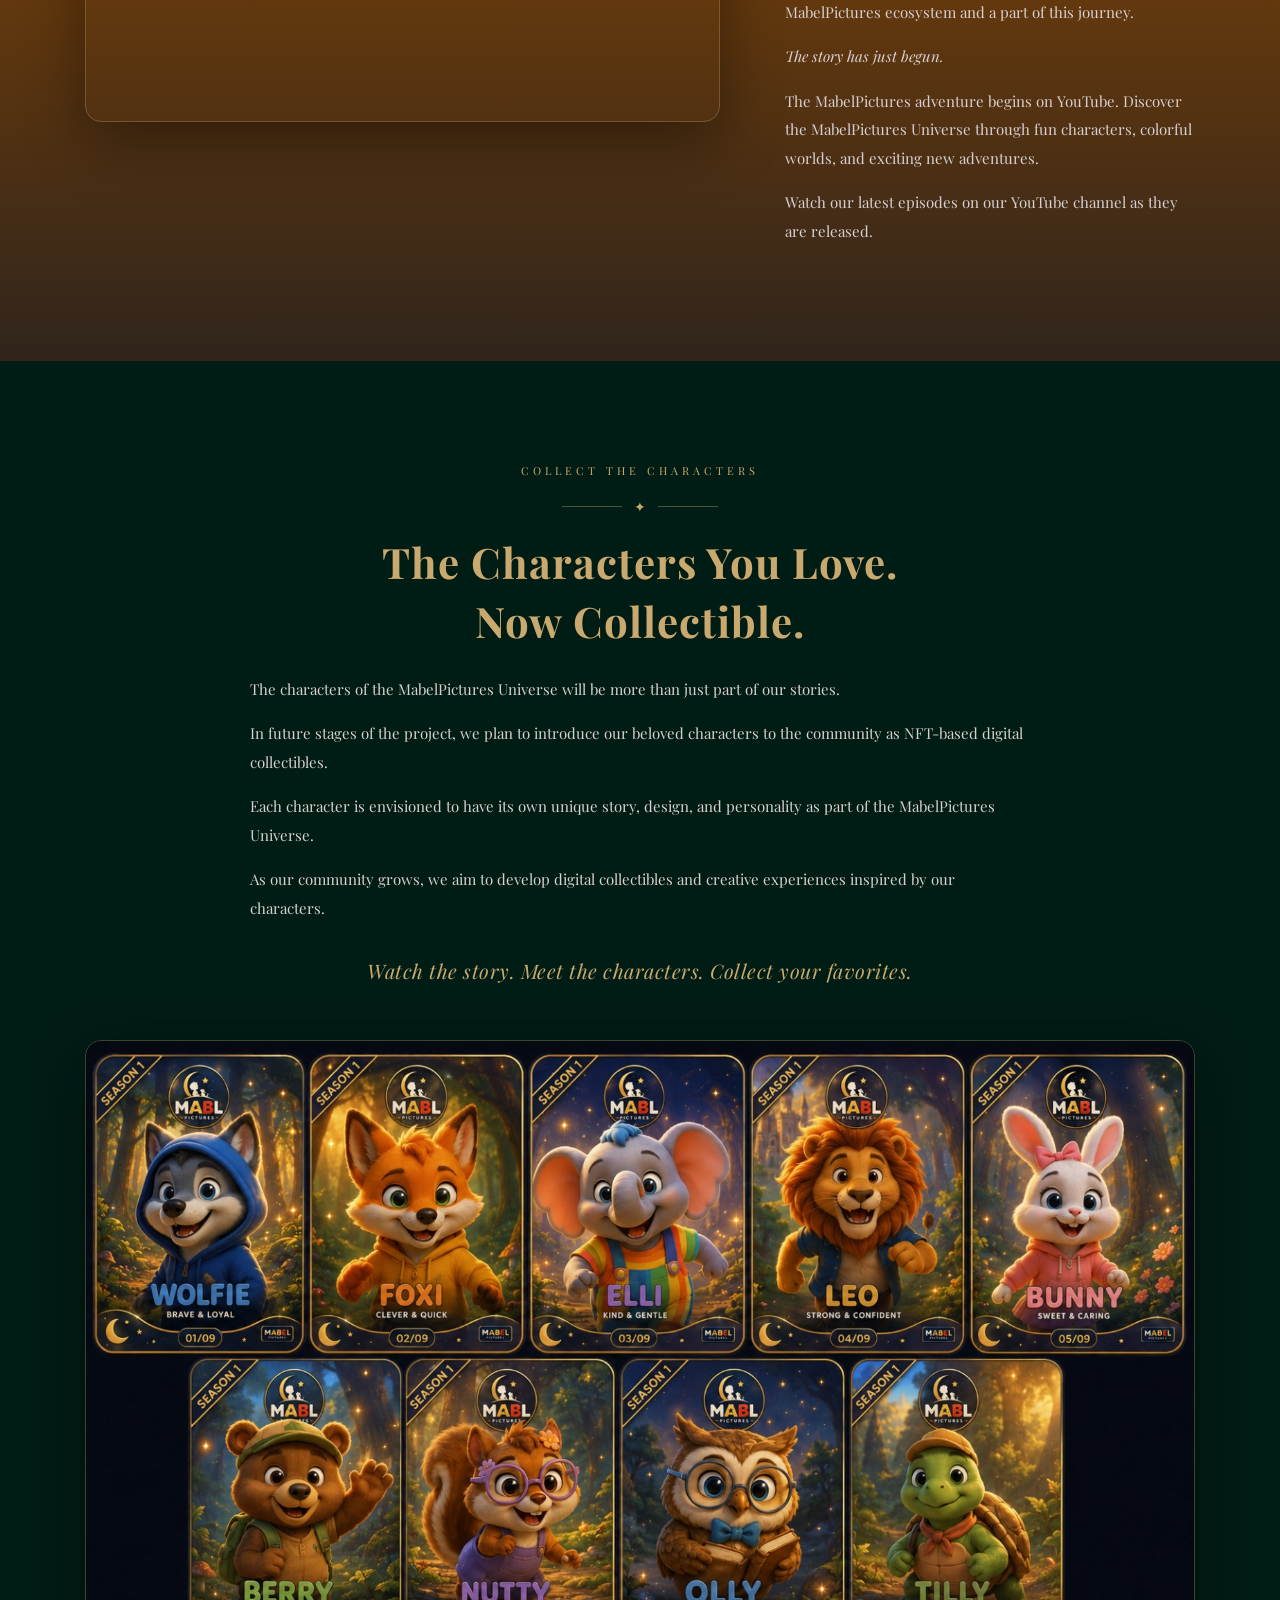
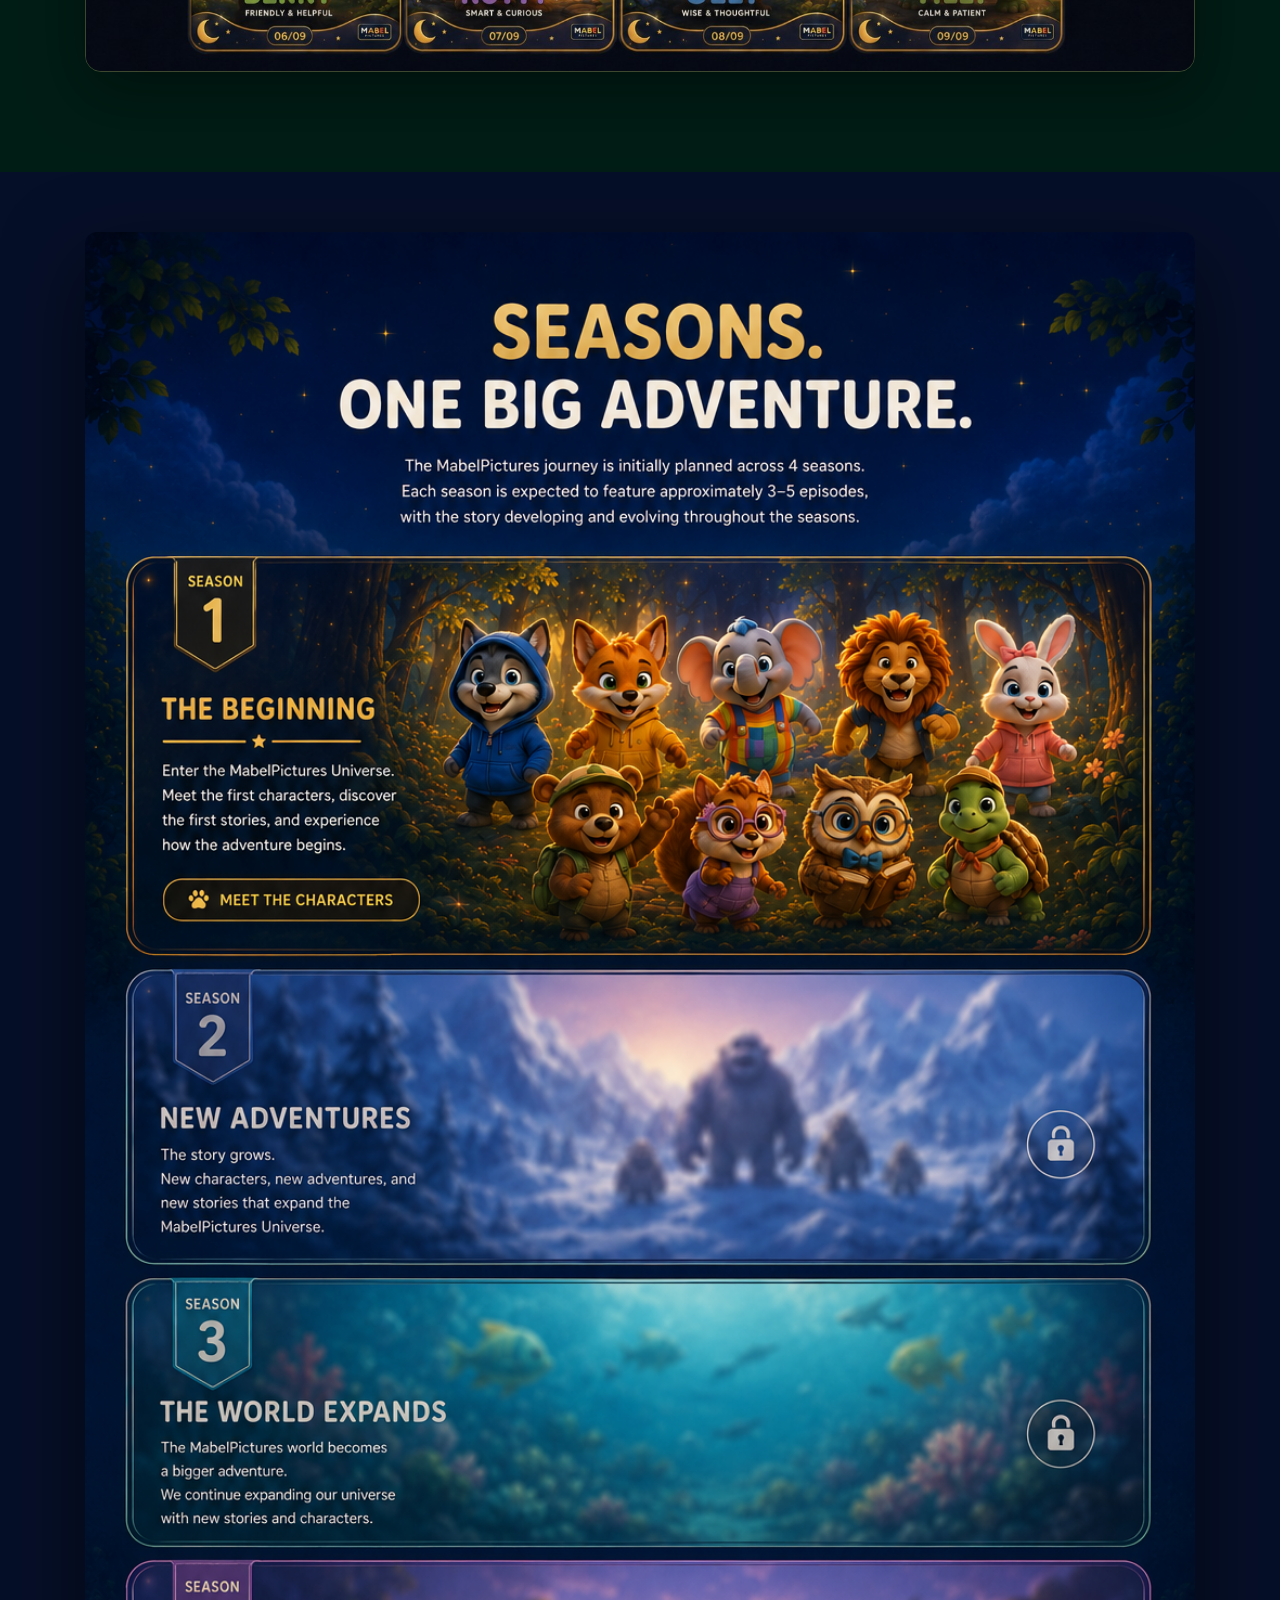
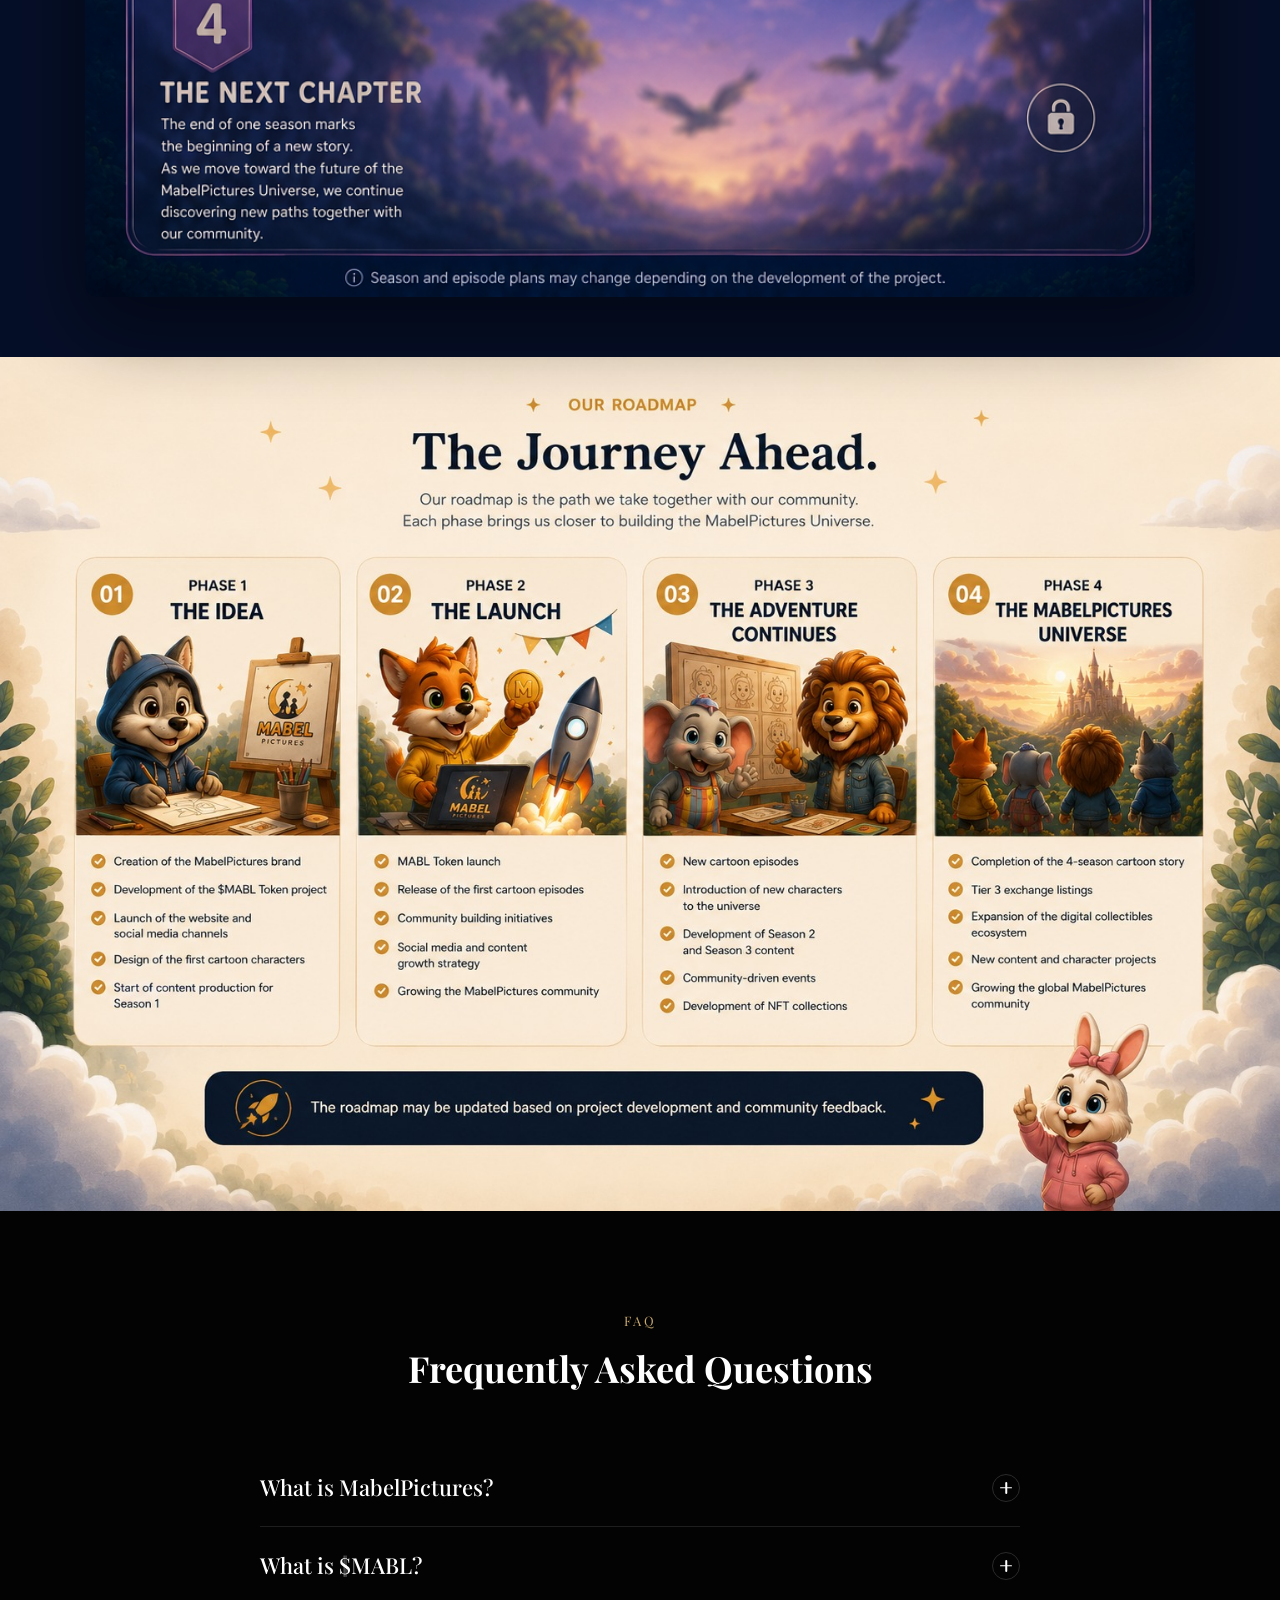
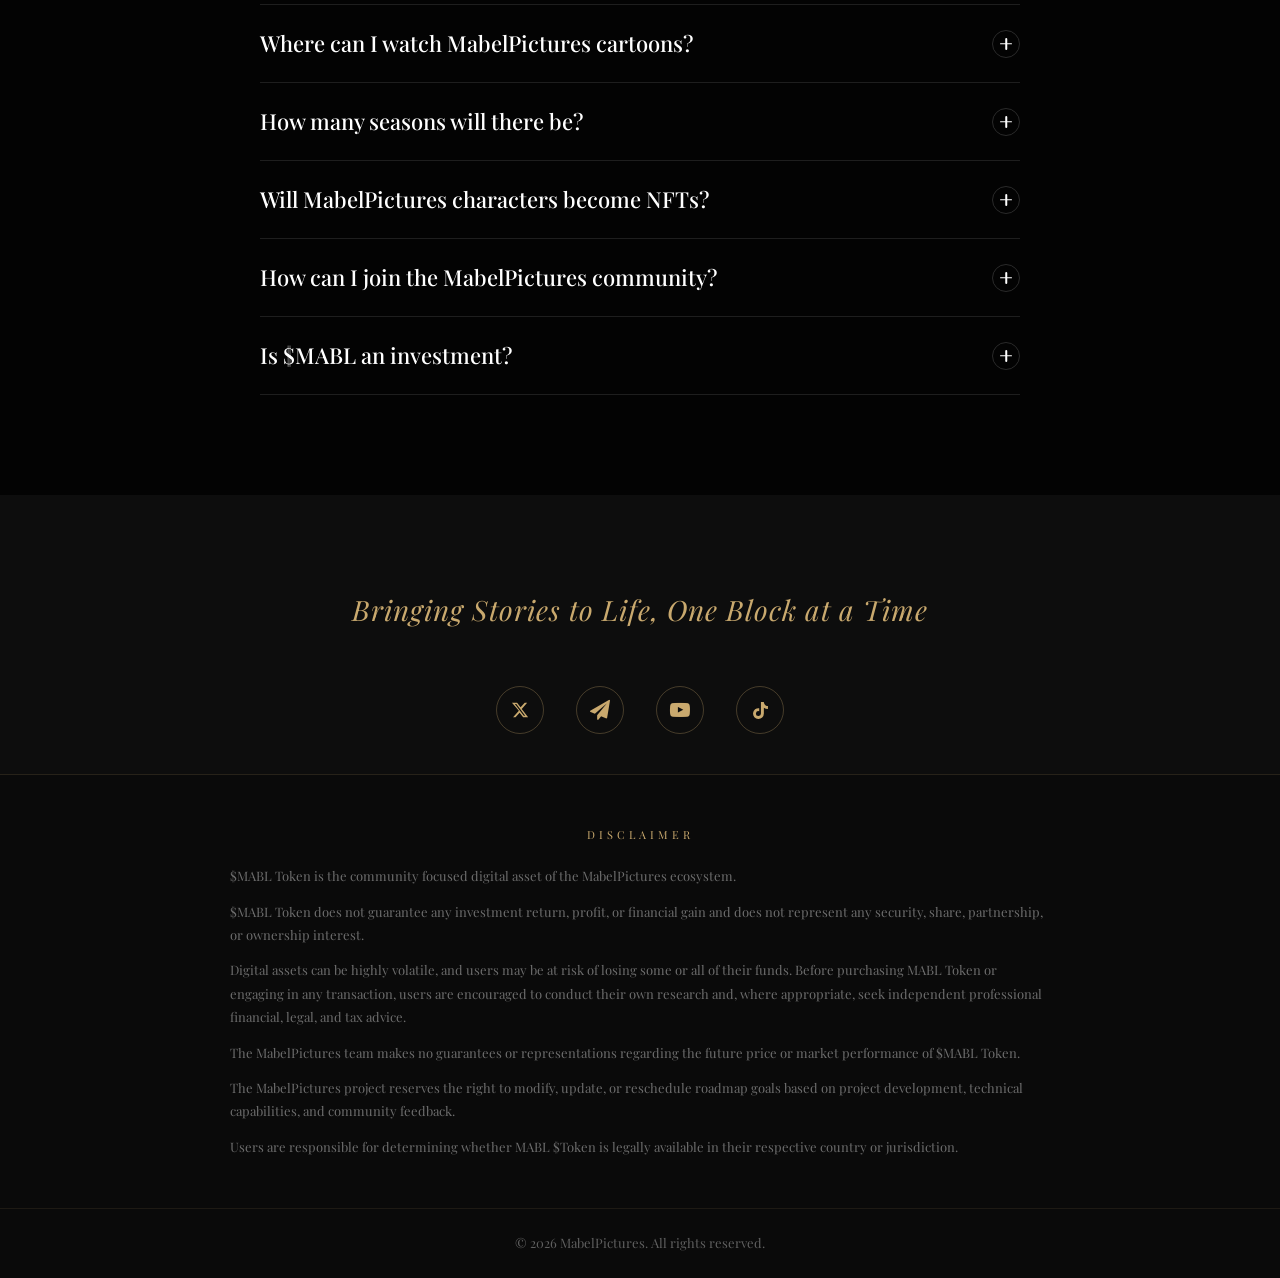
==== commit 3e59e7fb: "Update index.html" ====
--- a/index.html
+++ b/index.html
@@ -169,7 +169,15 @@
           cursor: pointer;
           backdrop-filter: blur(4px);
         ">
-        <i id="muteIcon" class="fa fa-volume-off" style="font-size: 18px"></i>
+        <span id="mutePulse" style="
+            position: absolute;
+            inset: -6px;
+            border-radius: 50%;
+            border: 2px solid #c9a96e;
+            animation: mutePulseAnim 1.8s ease-out infinite;
+            pointer-events: none;
+          "></span>
+        <i id="muteIcon" class="fa fa-volume-off" style="font-size: 18px; position: relative; z-index: 1"></i>
       </button>
 
       <!-- Hero Content -->
@@ -745,18 +753,21 @@
         var video = document.getElementById("heroVideo");
         var btn = document.getElementById("muteToggleBtn");
         var icon = document.getElementById("muteIcon");
-        if (video && btn && icon) {
-          btn.addEventListener("click", function () {
-            video.muted = !video.muted;
-            if (!video.muted) {
-              icon.classList.remove("fa-volume-off");
-              icon.classList.add("fa-volume-up");
-            } else {
-              icon.classList.remove("fa-volume-up");
-              icon.classList.add("fa-volume-off");
-            }
-          });
-        }
+        var pulse = document.getElementById("mutePulse");
+        if (!video || !btn || !icon) return;
+
+        btn.addEventListener("click", function () {
+          video.muted = !video.muted;
+          if (!video.muted) {
+            icon.classList.remove("fa-volume-off");
+            icon.classList.add("fa-volume-up");
+          } else {
+            icon.classList.remove("fa-volume-up");
+            icon.classList.add("fa-volume-off");
+          }
+          // İlk tıklamadan sonra dikkat çekici animasyonu durdur
+          if (pulse) pulse.style.display = "none";
+        });
       });
     </script>
     <script>
